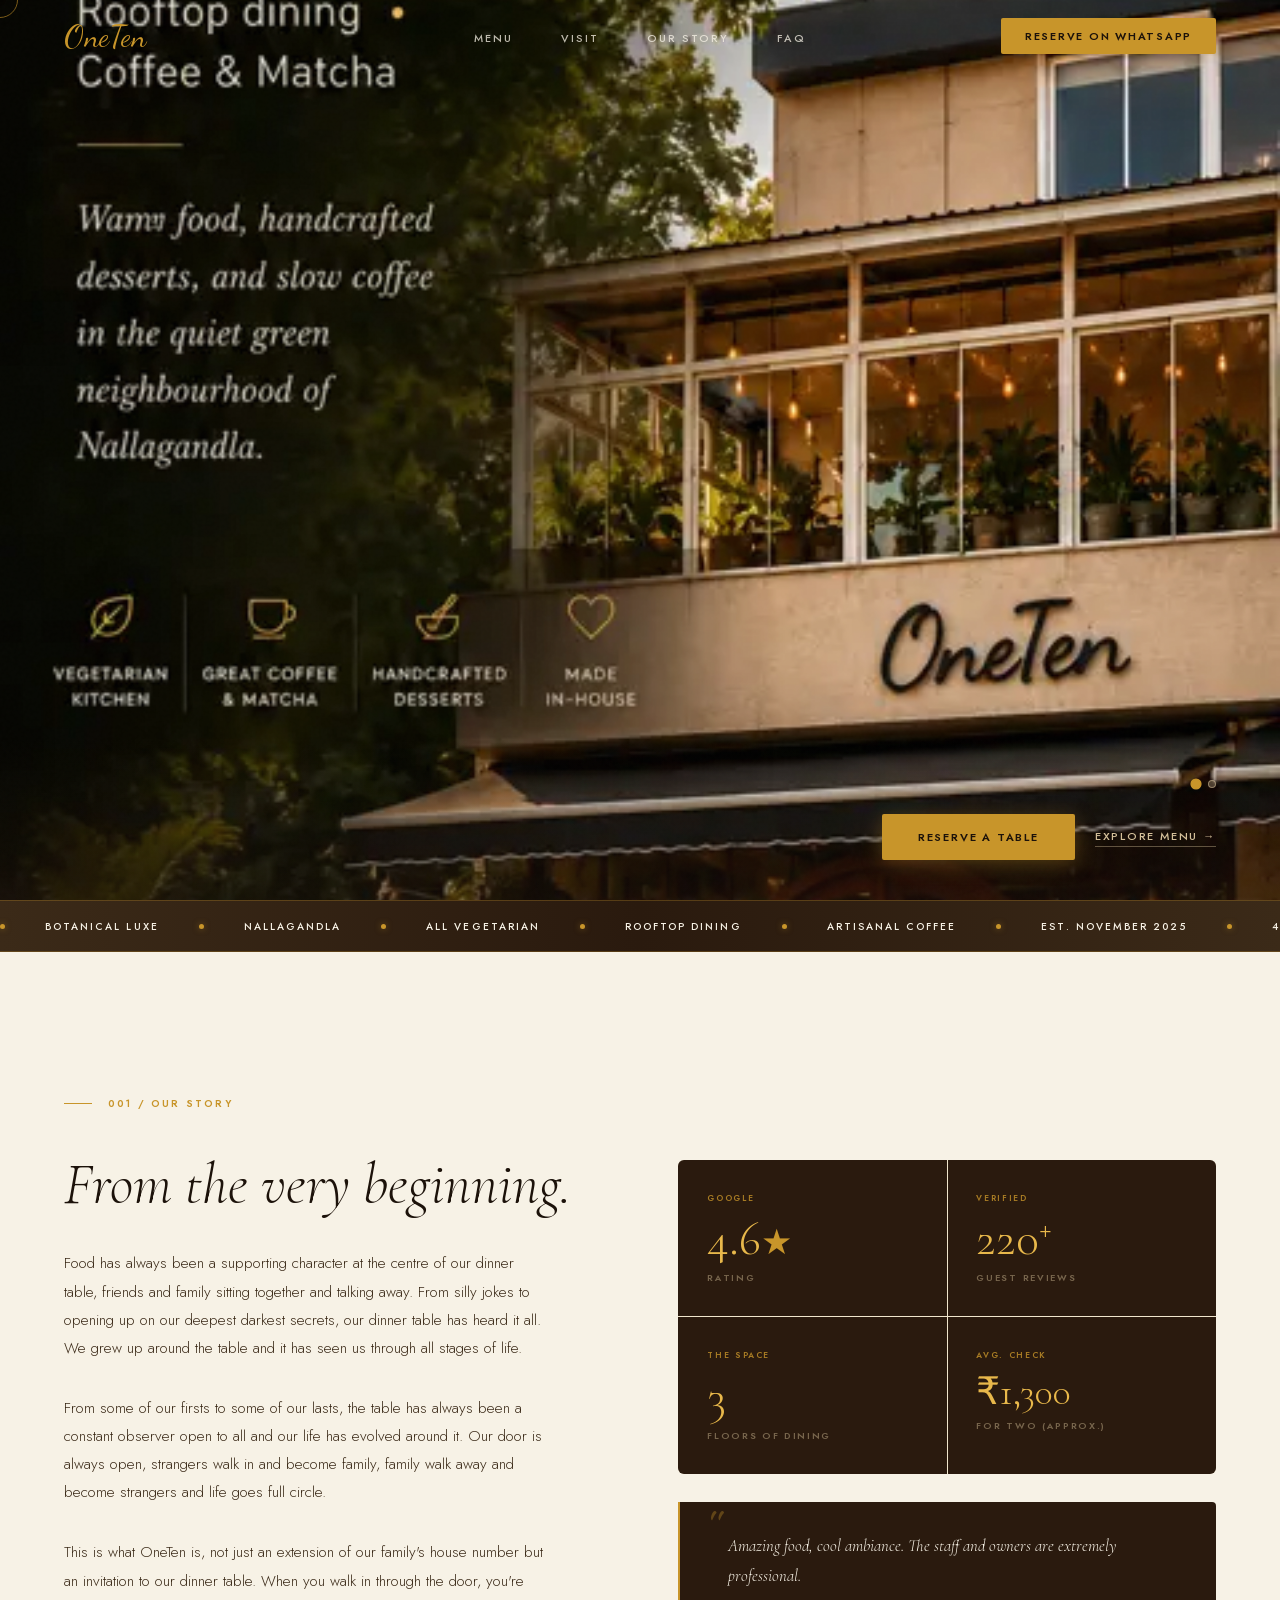
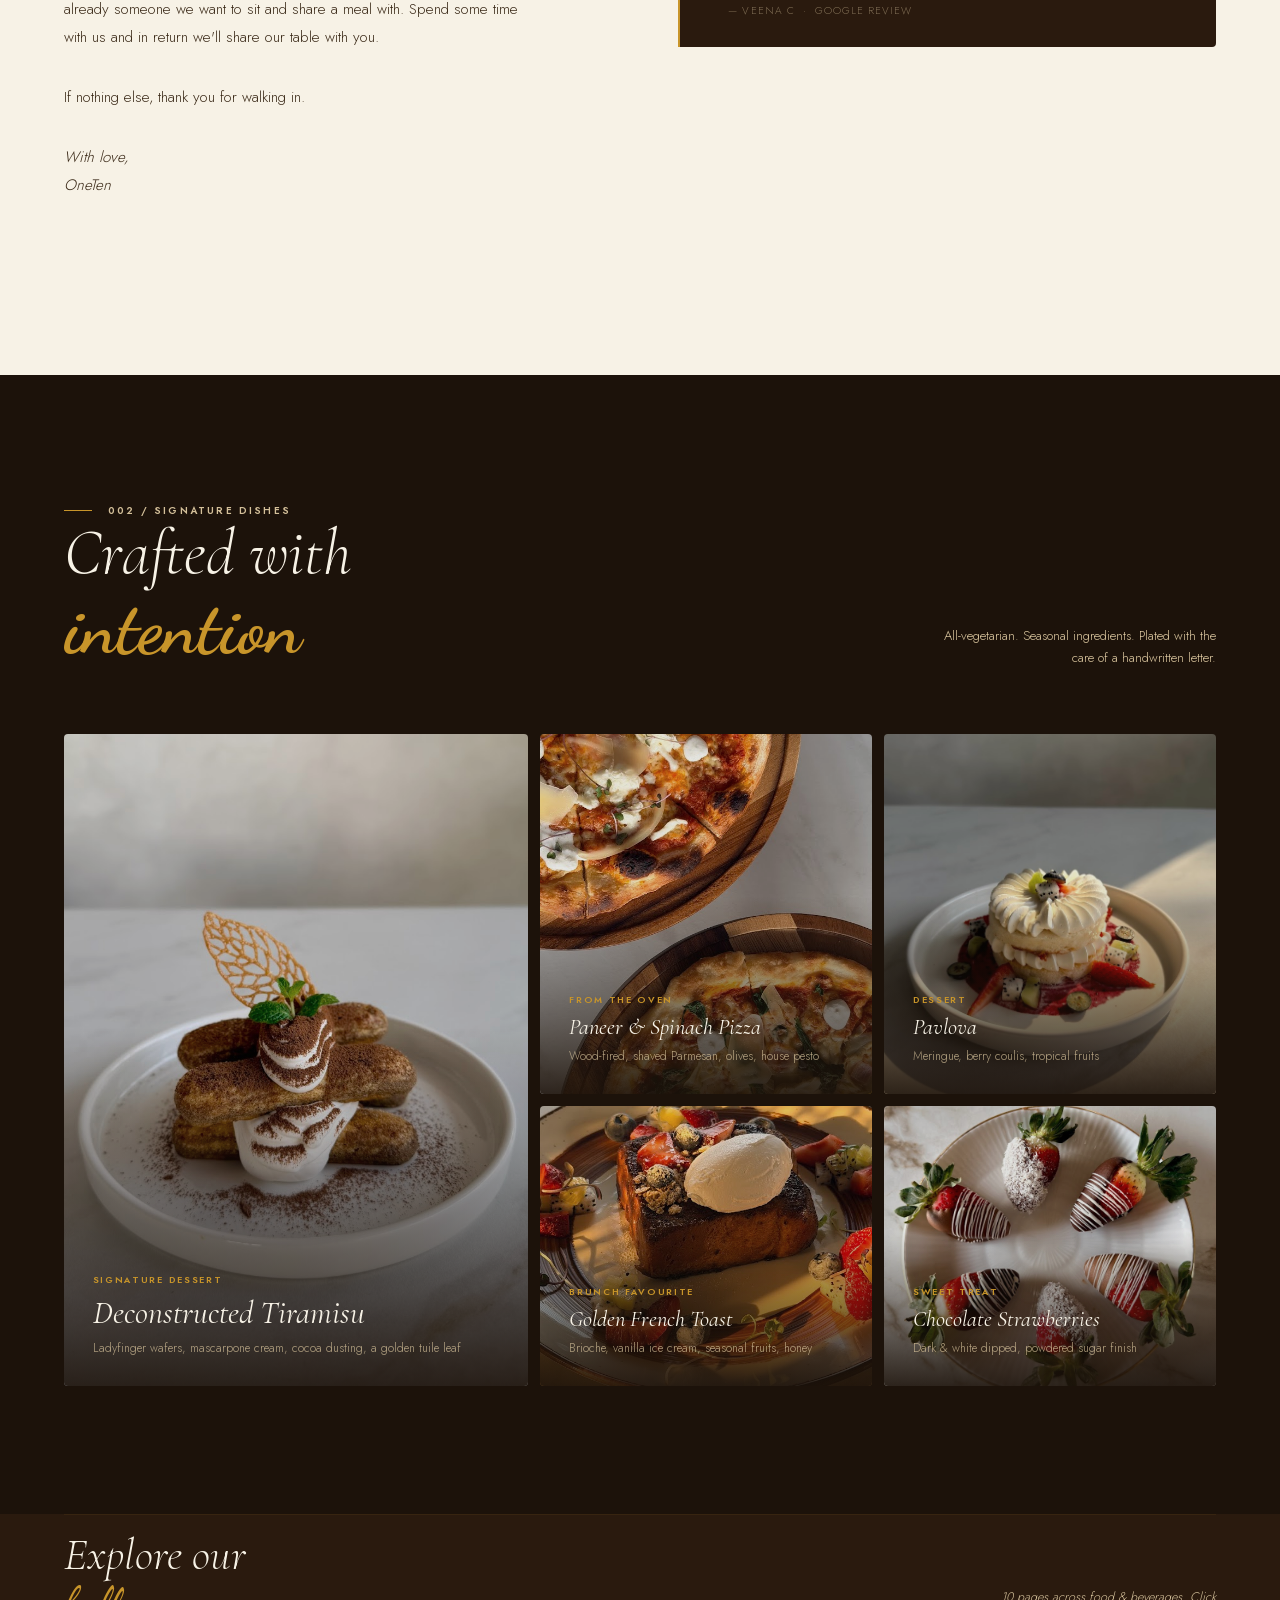
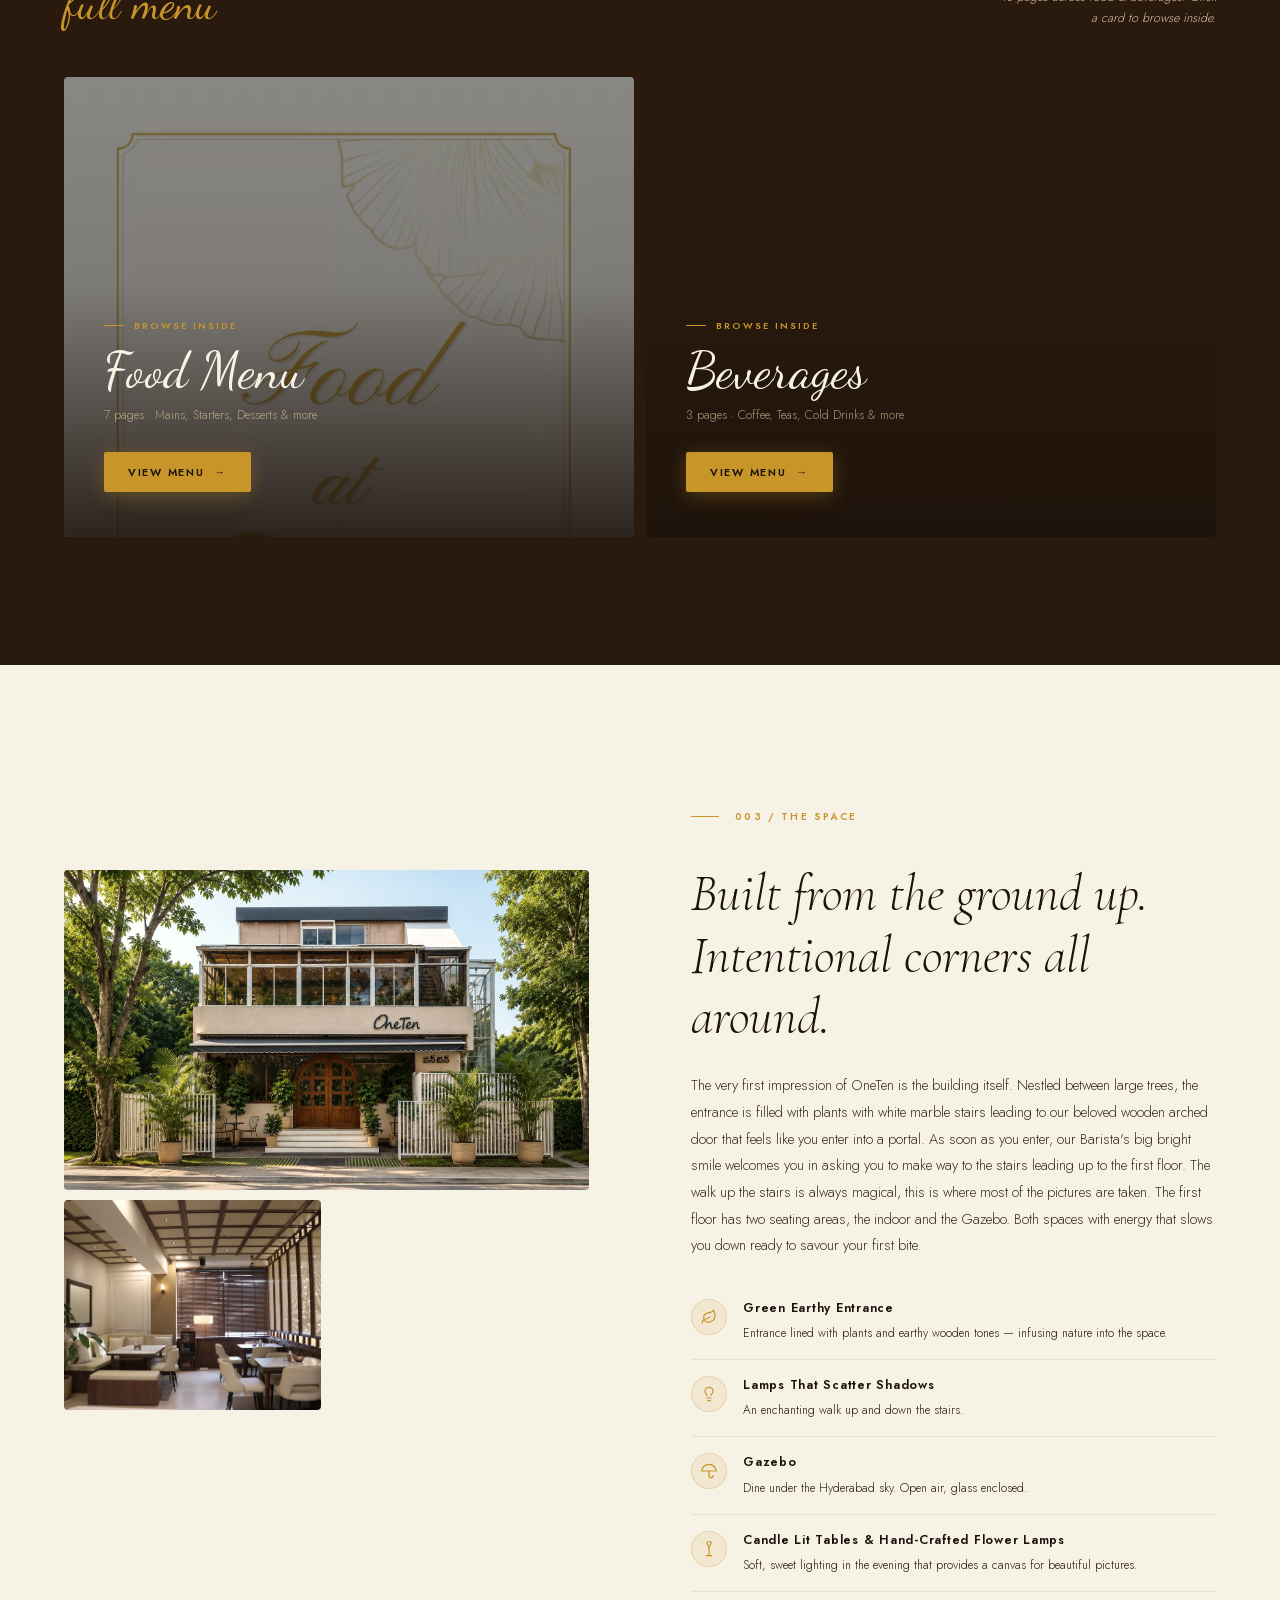
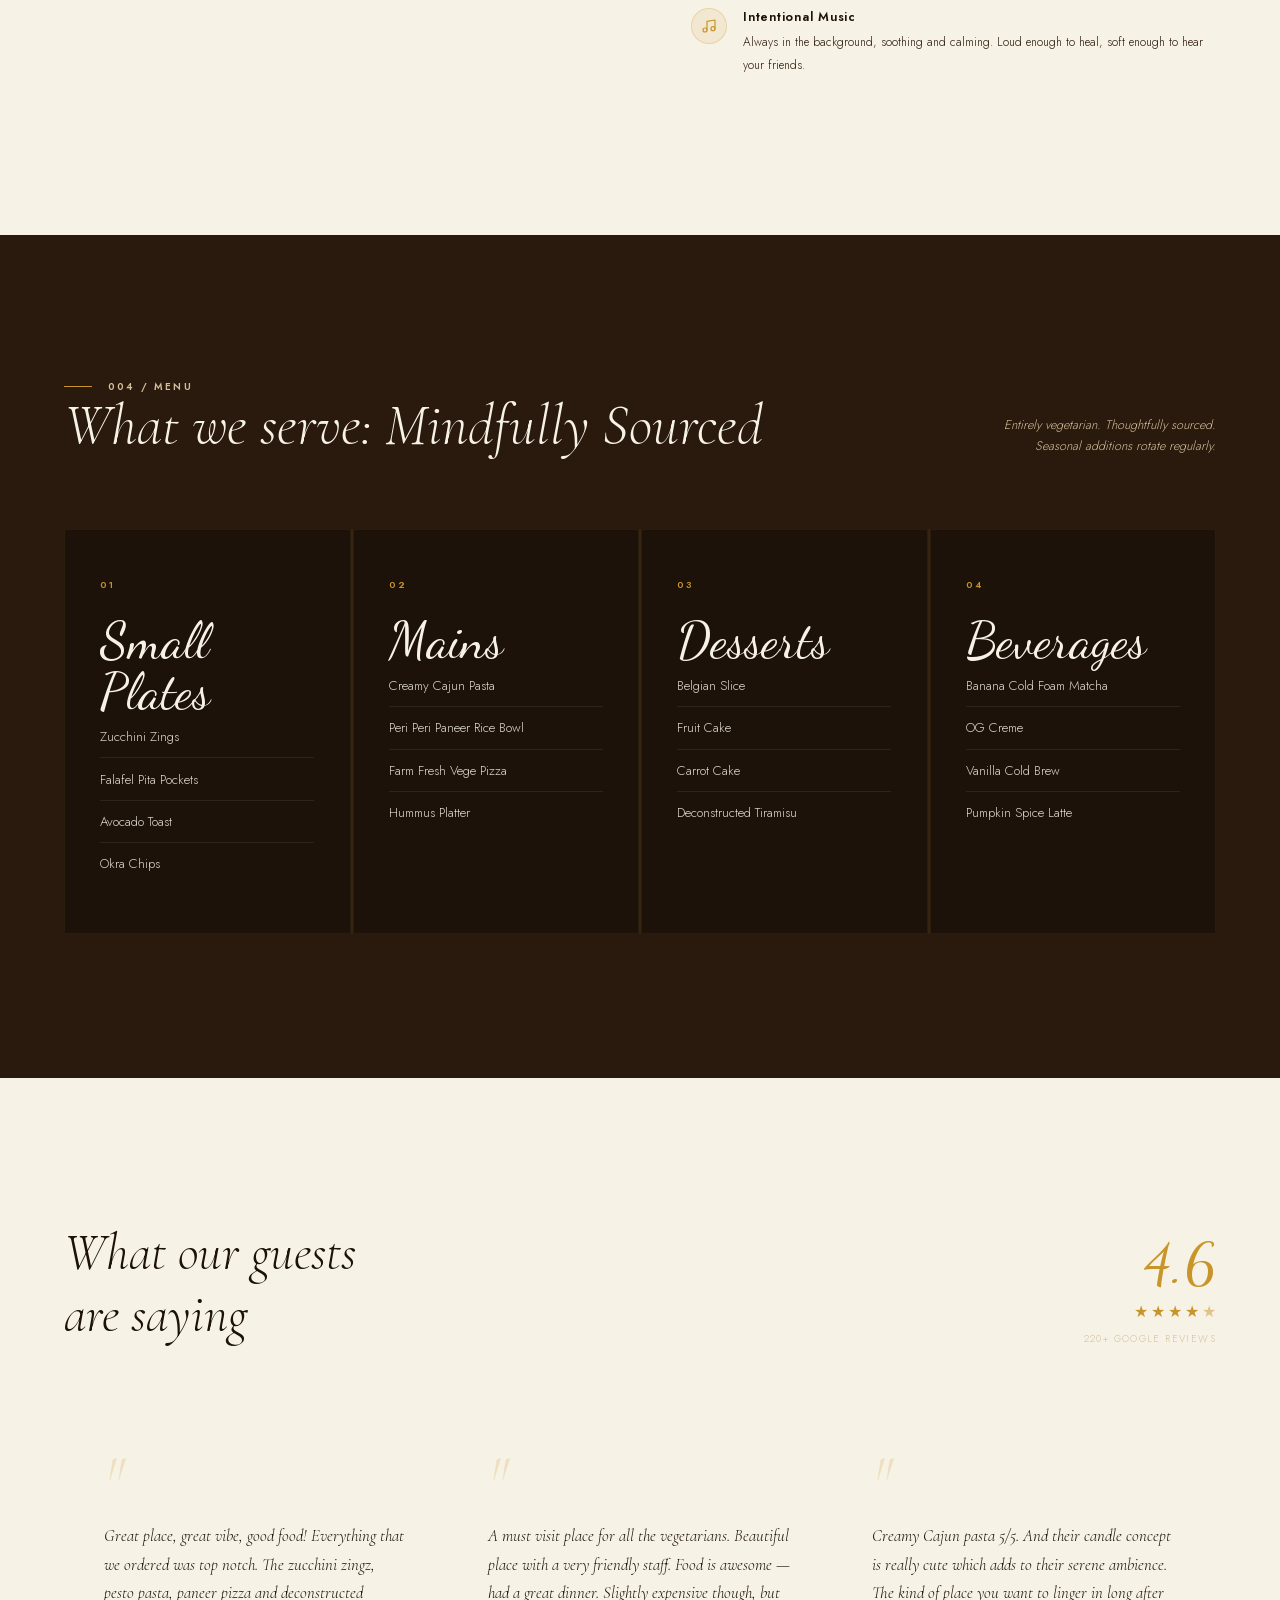
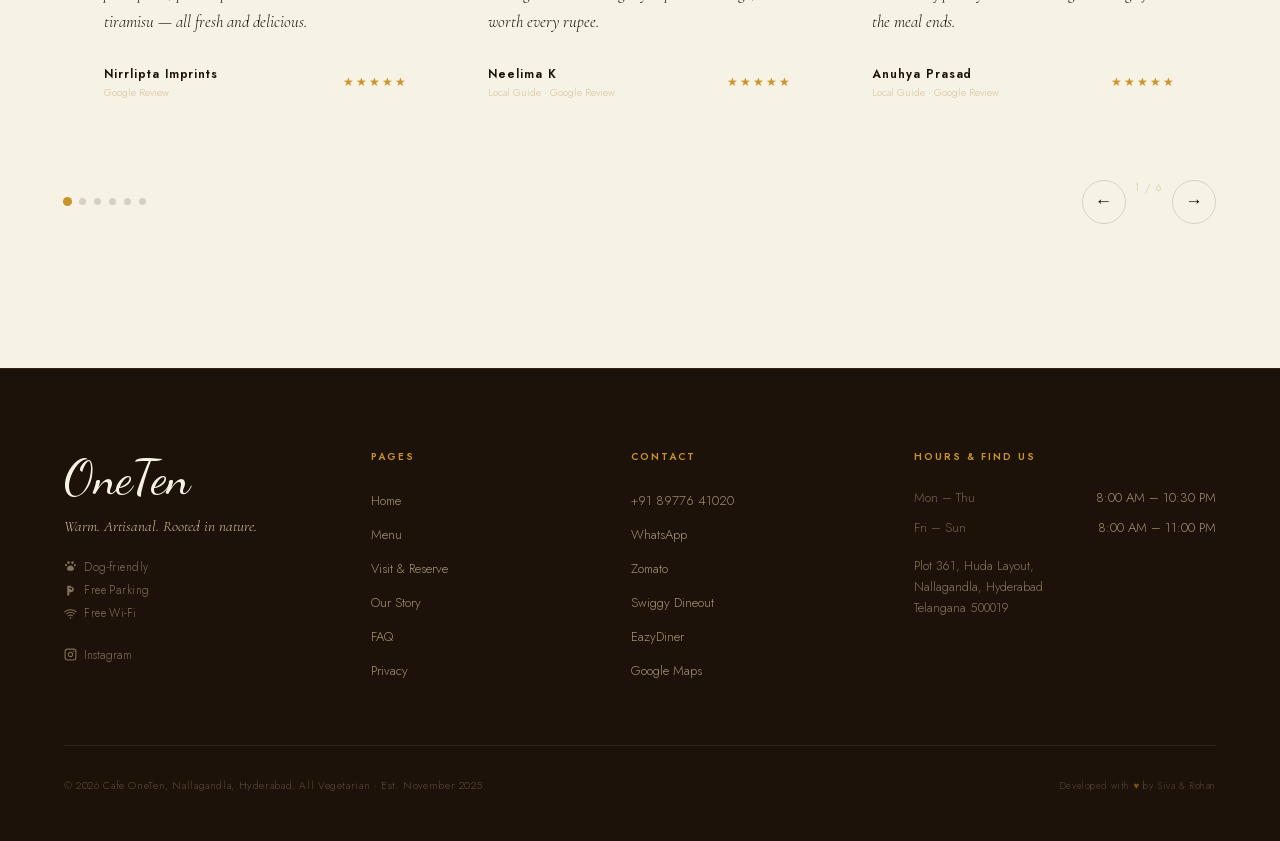
==== index.html @ 0c042ae1 "perf: fix render-blocking CSS, image delivery, redirects, and forced reflow - All 6 pages: async CSS" ====
<!DOCTYPE html>
<html lang="en-IN">
<head>
  <meta charset="UTF-8" />
  <meta name="viewport" content="width=device-width, initial-scale=1.0" />
  <title>Cafe OneTen</title>
  <meta name="description" content="Three floors of botanical-luxe vegetarian dining in Nallagandla, Hyderabad. Rooftop terrace, artisanal coffee, 4.6★ on Google. Open 8 AM daily." />
  <link rel="canonical" href="https://cafeoneten.com/" />
  <meta name="robots" content="index, follow, max-snippet:-1, max-image-preview:large, max-video-preview:-1" />
  <meta name="theme-color" content="#1C120A" />
  <meta name="format-detection" content="telephone=yes" />
  <meta name="geo.region" content="IN-TG" />
  <meta name="geo.placename" content="Nallagandla, Hyderabad" />
  <meta name="geo.position" content="17.4721662;78.30501" />
  <meta name="ICBM" content="17.4721662, 78.30501" />
  <link rel="icon" type="image/svg+xml" href="/img/favicon/favicon.svg" />
  <link rel="icon" type="image/png" sizes="32x32" href="/img/favicon/favicon-32.png" />
  <link rel="apple-touch-icon" sizes="180x180" href="/img/favicon/apple-touch-icon.png" />
  <link rel="manifest" href="/manifest.json" />
  <meta property="og:type" content="restaurant.restaurant" />
  <meta property="og:site_name" content="Cafe OneTen" />
  <meta property="og:title" content="Cafe OneTen — All-Vegetarian Rooftop Cafe, Nallagandla" />
  <meta property="og:description" content="Three floors of botanical-luxe vegetarian dining in Nallagandla, Hyderabad. Rooftop terrace, artisanal coffee, 4.6★ on Google. Open 8 AM daily." />
  <meta property="og:image" content="https://cafeoneten.com/img/og/og-cafe-oneten-1200x630.jpg" />
  <meta property="og:image:width" content="1200" />
  <meta property="og:image:height" content="630" />
  <meta property="og:image:alt" content="Cafe OneTen rooftop terrace, Nallagandla Hyderabad" />
  <meta property="og:url" content="https://cafeoneten.com/" />
  <meta property="og:locale" content="en_IN" />
  <meta property="restaurant:contact_info:phone_number" content="+918977641020" />
  <meta property="restaurant:contact_info:locality" content="Nallagandla" />
  <meta property="restaurant:contact_info:region" content="Telangana" />
  <meta property="restaurant:contact_info:country_name" content="India" />
  <meta name="twitter:card" content="summary_large_image" />
  <meta name="twitter:title" content="Cafe OneTen — All-Vegetarian Rooftop Cafe, Nallagandla" />
  <meta name="twitter:description" content="Three floors of botanical-luxe vegetarian dining in Nallagandla, Hyderabad. Rooftop terrace, artisanal coffee, 4.6★ on Google. Open 8 AM daily." />
  <meta name="twitter:image" content="https://cafeoneten.com/img/og/og-cafe-oneten-1200x630.jpg" />
  <link rel="preload" as="font" type="font/woff2" href="/fonts/dancing-script-700.woff2" crossorigin />
  <link rel="preload" as="font" type="font/woff2" href="/fonts/cormorant-garamond-400.woff2" crossorigin />
  <link rel="preload" as="font" type="font/woff2" href="/fonts/jost-300.woff2" crossorigin />
  <link rel="preload" as="image"
        media="(max-width: 767px)"
        href="/img/heroes/hero-day-mobile-480w.webp"
        imagesrcset="/img/heroes/hero-day-mobile-480w.webp 480w,
                     /img/heroes/hero-day-mobile-852w.webp 852w"
        imagesizes="100vw"
        fetchpriority="high" />
  <link rel="preload" as="image"
        media="(min-width: 768px)"
        href="/img/heroes/hero-day-1200w.webp"
        imagesrcset="/img/heroes/hero-day-480w.webp 480w,
                     /img/heroes/hero-day-800w.webp 800w,
                     /img/heroes/hero-day-1200w.webp 1200w,
                     /img/heroes/hero-day-1619w.webp 1619w"
        imagesizes="100vw"
        fetchpriority="high" />
  <link rel="preload" href="/css/style.css" as="style" onload="this.onload=null;this.rel='stylesheet'">
  <noscript><link rel="stylesheet" href="/css/style.css"></noscript>
  <script type="application/ld+json">
  {
    "@context": "https://schema.org",
    "@type": "Restaurant",
    "@id": "https://cafeoneten.com/#restaurant",
    "name": "Cafe OneTen",
    "alternateName": "OneTen Nallagandla",
    "description": "All-vegetarian cafe and rooftop restaurant in Nallagandla, Hyderabad. Three floors of botanical-themed dining, handcrafted continental and fusion cuisine, artisanal coffee.",
    "url": "https://cafeoneten.com/",
    "telephone": "+918977641020",
    "image": [
      "https://cafeoneten.com/img/og/og-cafe-oneten-1200x630.jpg",
      "https://cafeoneten.com/img/story/cafeoneten-exterior-1.webp"
    ],
    "logo": "https://cafeoneten.com/img/favicon/favicon.svg",
    "priceRange": "₹₹",
    "servesCuisine": ["Vegetarian", "Continental", "Italian", "Cafe", "Coffee"],
    "acceptsReservations": "True",
    "paymentAccepted": ["Cash", "Credit Card", "UPI", "Debit Card"],
    "currenciesAccepted": "INR",
    "address": {
      "@type": "PostalAddress",
      "streetAddress": "F884+35R, HUDA Layout",
      "addressLocality": "Nallagandla",
      "addressRegion": "Telangana",
      "postalCode": "500019",
      "addressCountry": "IN"
    },
    "geo": {
      "@type": "GeoCoordinates",
      "latitude": 17.4721662,
      "longitude": 78.30501
    },
    "hasMap": "https://share.google/jf0qLAqIIlittkf8j",
    "openingHoursSpecification": [
      {
        "@type": "OpeningHoursSpecification",
        "dayOfWeek": ["Monday","Tuesday","Wednesday","Thursday"],
        "opens": "08:00",
        "closes": "22:30"
      },
      {
        "@type": "OpeningHoursSpecification",
        "dayOfWeek": ["Friday","Saturday","Sunday"],
        "opens": "08:00",
        "closes": "23:00"
      }
    ],
    "aggregateRating": {
      "@type": "AggregateRating",
      "ratingValue": "4.6",
      "reviewCount": "220",
      "bestRating": "5",
      "worstRating": "1"
    },
    "sameAs": [
      "https://www.zomato.com/hyderabad/oneten-nallagandla",
      "https://www.swiggy.com/restaurants/oneten-nallagandla-beeramguda-hyderabad-1320827",
      "https://www.eazydiner.com/hyderabad/oneten-nallagandla-hyderabad-712052",
      "https://share.google/jf0qLAqIIlittkf8j",
      "https://www.instagram.com/cafe.oneten/"
    ],
    "amenityFeature": [
      {"@type": "LocationFeatureSpecification", "name": "Free Wi-Fi", "value": true},
      {"@type": "LocationFeatureSpecification", "name": "Free Parking", "value": true},
      {"@type": "LocationFeatureSpecification", "name": "Rooftop Dining", "value": true},
      {"@type": "LocationFeatureSpecification", "name": "Dog-Friendly (outdoor)", "value": true},
      {"@type": "LocationFeatureSpecification", "name": "Vegetarian Only", "value": true},
      {"@type": "LocationFeatureSpecification", "name": "Wheelchair Accessible", "value": true},
      {"@type": "LocationFeatureSpecification", "name": "Family-Friendly", "value": true}
    ],
    "potentialAction": {
      "@type": "ReserveAction",
      "target": {
        "@type": "EntryPoint",
        "urlTemplate": "https://wa.me/918977641020?text=Hi%2C%20I%27d%20like%20to%20reserve%20a%20table",
        "inLanguage": "en-IN",
        "actionPlatform": ["http://schema.org/DesktopWebPlatform", "http://schema.org/MobileWebPlatform"]
      },
      "result": {
        "@type": "FoodEstablishmentReservation",
        "name": "Reserve a table at Cafe OneTen"
      }
    }
  }
  </script>
</head>
<body>

<div class="cursor" id="cursor"></div>
<div class="cursor-ring" id="cursorRing"></div>

<nav id="nav">
  <a href="/" class="nav-logo">OneTen</a>
  <ul class="nav-links">
    <li><a href="/menu">Menu</a></li>
    <li><a href="/visit">Visit</a></li>
    <li><a href="/story">Our Story</a></li>
    <li><a href="/faq">FAQ</a></li>
  </ul>
  <a href="https://wa.me/918977641020?text=Hi%2C%20I%27d%20like%20to%20reserve%20a%20table%20at%20Cafe%20OneTen.%20Date%3A%20%5B%5D%20%7C%20Time%3A%20%5B%5D%20%7C%20Guests%3A%20%5B%5D"
     target="_blank" rel="noopener noreferrer"
     class="nav-cta">Reserve on WhatsApp</a>
  <button class="nav-hamburger" id="navHamburger" aria-label="Open navigation" aria-expanded="false">
    <span></span><span></span><span></span>
  </button>
</nav>

<div class="nav-mobile-menu" id="navMobileMenu" aria-hidden="true">
  <div class="nmm-label">Navigate</div>
  <a href="/menu"  class="nmm-link">Menu</a>
  <a href="/visit" class="nmm-link">Visit</a>
  <a href="/story" class="nmm-link">Our Story</a>
  <a href="/faq"   class="nmm-link">FAQ</a>
  <div class="nmm-divider"></div>
  <a href="https://wa.me/918977641020?text=Hi%2C%20I%27d%20like%20to%20reserve%20a%20table%20at%20Cafe%20OneTen.%20Date%3A%20%5B%5D%20%7C%20Time%3A%20%5B%5D%20%7C%20Guests%3A%20%5B%5D"
     target="_blank" rel="noopener noreferrer"
     class="nmm-cta">Reserve on WhatsApp</a>
</div>

<!-- HERO -->
<section id="hero">
  <!-- Cross-fade background slider (images carry all typography) -->
  <div class="hero-slides" aria-hidden="true">
    <div class="hero-slide active">
      <picture>
        <source media="(max-width: 767px)"
                srcset="/img/heroes/hero-day-mobile-480w.webp 480w,
                        /img/heroes/hero-day-mobile-852w.webp 852w"
                sizes="100vw" type="image/webp" />
        <source srcset="/img/heroes/hero-day-480w.webp 480w,
                        /img/heroes/hero-day-800w.webp 800w,
                        /img/heroes/hero-day-1200w.webp 1200w,
                        /img/heroes/hero-day-1619w.webp 1619w"
                sizes="100vw" type="image/webp" />
        <img src="/img/heroes/hero-day-1619w.webp"
             alt="Cafe OneTen — family-run café, rooftop dining, coffee and matcha in Nallagandla, Hyderabad"
             width="1619" height="971"
             fetchpriority="high" decoding="sync" />
      </picture>
    </div>
    <div class="hero-slide">
      <picture>
        <source media="(max-width: 767px)"
                srcset="/img/heroes/hero-night-mobile-480w.webp 480w,
                        /img/heroes/hero-night-mobile-852w.webp 852w"
                sizes="100vw" type="image/webp" />
        <source srcset="/img/heroes/hero-night-480w.webp 480w,
                        /img/heroes/hero-night-800w.webp 800w,
                        /img/heroes/hero-night-1200w.webp 1200w,
                        /img/heroes/hero-night-1619w.webp 1619w"
                sizes="100vw" type="image/webp" />
        <img src="/img/heroes/hero-night-1619w.webp"
             alt="Cafe OneTen evening atmosphere — amber string lights and rooftop dining in Nallagandla"
             width="1619" height="971"
             loading="lazy" decoding="async" />
      </picture>
    </div>
  </div>

  <!-- SEO heading (images provide visual typography) -->
  <h1 class="sr-only">Cafe OneTen — All-Vegetarian Family-Run Cafe, Rooftop Dining, Coffee &amp; Matcha, Nallagandla Hyderabad</h1>

  <!-- Real interactive CTAs — positioned over the button slot in the hero images -->
  <div class="hero-cta-group">
    <a href="https://wa.me/918977641020?text=Hi%2C%20I%27d%20like%20to%20reserve%20a%20table%20at%20Cafe%20OneTen.%20Date%3A%20%5B%5D%20%7C%20Time%3A%20%5B%5D%20%7C%20Guests%3A%20%5B%5D"
       target="_blank" rel="noopener noreferrer"
       class="btn-primary">Reserve a Table</a>
    <a href="/menu" class="btn-ghost">Explore Menu →</a>
  </div>

  <!-- Slide dot indicators -->
  <div class="hero-dots" role="tablist" aria-label="Hero slides">
    <button class="hero-dot active" role="tab" aria-selected="true"  aria-label="Slide 1: Daytime" data-slide="0"></button>
    <button class="hero-dot"        role="tab" aria-selected="false" aria-label="Slide 2: Evening"  data-slide="1"></button>
  </div>

</section>

<!-- MARQUEE -->
<div class="marquee-section" aria-hidden="true">
  <div class="marquee-track">
    <div class="marquee-item"><span class="dot"></span> Botanical Luxe</div>
    <div class="marquee-item"><span class="dot"></span> Nallagandla</div>
    <div class="marquee-item"><span class="dot"></span> All Vegetarian</div>
    <div class="marquee-item"><span class="dot"></span> Rooftop Dining</div>
    <div class="marquee-item"><span class="dot"></span> Artisanal Coffee</div>
    <div class="marquee-item"><span class="dot"></span> Est. November 2025</div>
    <div class="marquee-item"><span class="dot"></span> 4.6 ★ on Google</div>
    <div class="marquee-item"><span class="dot"></span> Free Wi-Fi</div>
    <div class="marquee-item"><span class="dot"></span> Botanical Luxe</div>
    <div class="marquee-item"><span class="dot"></span> Nallagandla</div>
    <div class="marquee-item"><span class="dot"></span> All Vegetarian</div>
    <div class="marquee-item"><span class="dot"></span> Rooftop Dining</div>
    <div class="marquee-item"><span class="dot"></span> Artisanal Coffee</div>
    <div class="marquee-item"><span class="dot"></span> Est. November 2025</div>
    <div class="marquee-item"><span class="dot"></span> 4.6 ★ on Google</div>
    <div class="marquee-item"><span class="dot"></span> Free Wi-Fi</div>
  </div>
</div>

<!-- STORY -->
<section id="story">
  <div class="story-grid">
    <div class="story-left">
      <div class="section-label reveal">001 / Our Story</div>
      <h2 class="story-heading reveal" style="transition-delay:.1s">
        From the very beginning.
      </h2>
      <p class="story-body reveal" style="transition-delay:.2s">
        Food has always been a supporting character at the centre of our dinner table, friends and family sitting together and talking away. From silly jokes to opening up on our deepest darkest secrets, our dinner table has heard it all. We grew up around the table and it has seen us through all stages of life.
      </p>
      <p class="story-body reveal" style="transition-delay:.3s">
        From some of our firsts to some of our lasts, the table has always been a constant observer open to all and our life has evolved around it. Our door is always open, strangers walk in and become family, family walk away and become strangers and life goes full circle.
      </p>
      <p class="story-body reveal" style="transition-delay:.35s">
        This is what OneTen is, not just an extension of our family's house number but an invitation to our dinner table. When you walk in through the door, you're already someone we want to sit and share a meal with. Spend some time with us and in return we'll share our table with you.
      </p>
      <p class="story-body reveal" style="transition-delay:.4s">
        If nothing else, thank you for walking in.
      </p>
      <p class="story-body reveal" style="transition-delay:.45s; font-style: italic;">
        With love,<br/>OneTen
      </p>
    </div>

    <div class="story-right reveal-right">
      <div class="stats-grid">
        <div class="stat-card">
          <div class="stat-eyebrow">Google</div>
          <div class="stat-number"><span class="counter" data-target="4.6">4.6</span><span class="unit">★</span></div>
          <div class="stat-label">Rating</div>
        </div>
        <div class="stat-card">
          <div class="stat-eyebrow">Verified</div>
          <div class="stat-number"><span class="counter" data-target="220">220</span><span style="font-size:1.4rem;color:var(--gold-light);vertical-align:super;font-family:var(--font-sans);">+</span></div>
          <div class="stat-label">Guest Reviews</div>
        </div>
        <div class="stat-card">
          <div class="stat-eyebrow">The Space</div>
          <div class="stat-number"><span class="counter" data-target="3">3</span></div>
          <div class="stat-label">Floors of Dining</div>
        </div>
        <div class="stat-card">
          <div class="stat-eyebrow">Avg. Check</div>
          <div class="stat-number" style="font-size:2.4rem;">₹1,300</div>
          <div class="stat-label">For Two (approx.)</div>
        </div>
      </div>
      <div class="story-quote">
        <span class="story-quote-mark">"</span>
        <p class="story-quote-text">Amazing food, cool ambiance. The staff and owners are extremely professional.</p>
        <p class="story-quote-attr">— Veena C &nbsp;·&nbsp; Google Review</p>
      </div>
    </div>
  </div>
</section>

<!-- QUICK FACTS -->

<!-- FOOD -->
<section id="food">
  <div class="food-header">
    <div>
      <div class="section-label reveal" style="color:var(--sand);">002 / Signature Dishes</div>
      <h2 class="food-heading reveal" style="transition-delay:.1s">
        Crafted with<br/><strong>intention</strong>
      </h2>
    </div>
    <p class="food-subtext reveal" style="transition-delay:.2s;color:var(--sand);">
      All-vegetarian. Seasonal ingredients. Plated with the care of a handwritten letter.
    </p>
  </div>
  <div class="food-grid">
    <div class="food-card reveal">
      <img src="/img/dishes/deconstructed-tiramisu-cafe-oneten.webp"
           alt="Deconstructed Tiramisu at Cafe OneTen — ladyfinger wafers, mascarpone cream, cocoa dusting"
           width="800" height="640"
           loading="lazy"
           decoding="async" />
      <div class="food-card-overlay">
        <div class="food-tag">Signature Dessert</div>
        <div class="food-name">Deconstructed Tiramisu</div>
        <div class="food-desc">Ladyfinger wafers, mascarpone cream, cocoa dusting, a golden tuile leaf</div>
      </div>
    </div>
    <div class="food-card reveal" style="transition-delay:.1s">
      <img src="/img/dishes/paneer-spinach-pizza-cafe-oneten.webp"
           alt="Wood-fired paneer and spinach pizza with shaved Parmesan and pesto — Cafe OneTen Nallagandla"
           width="800" height="280"
           loading="lazy"
           decoding="async" />
      <div class="food-card-overlay">
        <div class="food-tag">From the Oven</div>
        <div class="food-name">Paneer &amp; Spinach Pizza</div>
        <div class="food-desc">Wood-fired, shaved Parmesan, olives, house pesto</div>
      </div>
    </div>
    <div class="food-card reveal" style="transition-delay:.15s">
      <img src="/img/dishes/pavlova-cafe-oneten.webp"
           alt="Pavlova with meringue, berry coulis and tropical fruits — Cafe OneTen"
           width="800" height="280"
           loading="lazy"
           decoding="async" />
      <div class="food-card-overlay">
        <div class="food-tag">Dessert</div>
        <div class="food-name">Pavlova</div>
        <div class="food-desc">Meringue, berry coulis, tropical fruits</div>
      </div>
    </div>
    <div class="food-card reveal" style="transition-delay:.2s">
      <img src="/img/dishes/french-toast-cafe-oneten.webp"
           alt="Golden French toast with brioche, vanilla ice cream and seasonal fruits — Cafe OneTen"
           width="800" height="280"
           loading="lazy"
           decoding="async" />
      <div class="food-card-overlay">
        <div class="food-tag">Brunch Favourite</div>
        <div class="food-name">Golden French Toast</div>
        <div class="food-desc">Brioche, vanilla ice cream, seasonal fruits, honey</div>
      </div>
    </div>
    <div class="food-card reveal" style="transition-delay:.25s">
      <img src="/img/dishes/chocolate-strawberries-cafe-oneten.webp"
           alt="Chocolate-dipped strawberries with dark and white chocolate — Cafe OneTen"
           width="800" height="280"
           loading="lazy"
           decoding="async" />
      <div class="food-card-overlay">
        <div class="food-tag">Sweet Treat</div>
        <div class="food-name">Chocolate Strawberries</div>
        <div class="food-desc">Dark &amp; white dipped, powdered sugar finish</div>
      </div>
    </div>
  </div>
</section>

<!-- MENU GALLERY -->
<section id="menu-gallery">
  <div class="mgallery-inner">
    <div class="mgallery-header reveal">
      <h2 class="mgallery-title">Explore our<br/><em>full menu</em></h2>
      <p class="mgallery-subtitle">10 pages across food &amp; beverages. Click a card to browse inside.</p>
    </div>
    <div class="menu-cat-cards reveal" style="transition-delay:.1s">
      <div class="menu-cat-card" data-menu="food" role="button" tabindex="0" aria-label="Browse Food Menu">
        <img src="/img/menu-pages/food-1-1.webp"
             alt="Cafe OneTen Food Menu preview"
             width="800" height="460"
             loading="lazy"
             decoding="async" />
        <div class="menu-cat-card-overlay">
          <div class="menu-cat-badge">Browse inside</div>
          <div class="menu-cat-name">Food Menu</div>
          <div class="menu-cat-count">7 pages · Mains, Starters, Desserts &amp; more</div>
          <button class="menu-cat-cta" aria-label="Open food menu">View Menu &nbsp;→</button>
        </div>
      </div>
      <div class="menu-cat-card" data-menu="bev" role="button" tabindex="0" aria-label="Browse Beverage Menu">
        <img src="/img/menu-pages/bev-1-1.webp"
             alt="Cafe OneTen Beverage Menu preview"
             width="800" height="460"
             loading="lazy"
             decoding="async" />
        <div class="menu-cat-card-overlay">
          <div class="menu-cat-badge">Browse inside</div>
          <div class="menu-cat-name">Beverages</div>
          <div class="menu-cat-count">3 pages · Coffee, Teas, Cold Drinks &amp; more</div>
          <button class="menu-cat-cta" aria-label="Open beverage menu">View Menu &nbsp;→</button>
        </div>
      </div>
    </div>
  </div>
</section>

<!-- MENU MODAL -->
<div class="menu-modal" id="menuModal" role="dialog" aria-modal="true" aria-label="Cafe OneTen Menu Viewer">
  <div class="menu-modal-backdrop" id="menuModalBg"></div>
  <div class="menu-modal-panel" role="document">
    <div class="mm-header">
      <span class="mm-wordmark">OneTen Menu</span>
      <button class="mm-close" id="mmClose" aria-label="Close menu viewer">✕</button>
    </div>
    <div class="mm-tabs" role="tablist">
      <button class="mm-tab active" data-tab="food" role="tab" aria-selected="true">
        Food Menu <span class="mm-tab-pages" id="mmTabFood">7 pages</span>
      </button>
      <button class="mm-tab" data-tab="bev" role="tab" aria-selected="false">
        Beverages <span class="mm-tab-pages" id="mmTabBev">3 pages</span>
      </button>
    </div>
    <div class="mm-viewer">
      <button class="mm-arrow" id="mmPrev" aria-label="Previous page">&#8592;</button>
      <div class="mm-img-wrap" id="mmImgWrap">
        <img id="mmImg" src="" alt="Menu page" width="1000" height="700" />
        <img id="mmImgR" src="" alt="Menu page" width="1000" height="700" style="display:none" />
      </div>
      <button class="mm-arrow" id="mmNext" aria-label="Next page">&#8594;</button>
    </div>
    <div class="mm-footer">
      <span class="mm-counter" id="mmCounter">1 / 7</span>
      <div class="mm-dots" id="mmDots"></div>
      <a href="https://www.zomato.com/hyderabad/oneten-nallagandla/menu"
         target="_blank" rel="noopener noreferrer"
         class="mm-zomato-link">View on Zomato ↗</a>
    </div>
  </div>
</div>

<!-- EXPERIENCE -->
<section id="experience">
  <div class="exp-grid">
    <div class="exp-images reveal-left">
      <div class="exp-img" style="height:320px;">
        <picture>
          <img src="/img/interior/morning-exterior-cafe-oneten.webp"
               alt="Cafe OneTen exterior — entrance nestled between trees, Nallagandla"
               width="1360" height="320"
               loading="lazy"
               decoding="async" />
        </picture>
      </div>
      <div class="exp-img" style="height:210px;">
        <img src="/img/interior/interior-warm-ambient-cafe-oneten.webp"
             alt="Cafe OneTen indoor seating with warm wooden tones and pendant lamps"
             width="1360" height="210"
             loading="lazy"
             decoding="async" />
      </div>
      <div class="exp-img" style="height:210px;">
        <img src="/img/interior/rooftop-glass-terrace-cafe-oneten.webp"
             alt="Cafe OneTen glass-roofed Gazebo terrace with plants and open sky"
             width="1360" height="210"
             loading="lazy"
             decoding="async" />
      </div>
      <div class="exp-img" style="height:210px;grid-column:1/3;">
        <img src="/img/interior/interior-spacious-dining-cafe-oneten.webp"
             alt="Cafe OneTen spacious dining area with large windows and natural light"
             width="1360" height="210"
             loading="lazy"
             decoding="async" />
      </div>
    </div>
    <div class="exp-content">
      <div class="section-label reveal">003 / The Space</div>
      <h2 class="exp-heading reveal" style="transition-delay:.1s">Built from the ground up.<br/>Intentional corners all around.</h2>
      <p class="exp-body reveal" style="transition-delay:.2s">
        The very first impression of OneTen is the building itself. Nestled between large trees, the entrance is filled with plants with white marble stairs leading to our beloved wooden arched door that feels like you enter into a portal. As soon as you enter, our Barista's big bright smile welcomes you in asking you to make way to the stairs leading up to the first floor. The walk up the stairs is always magical, this is where most of the pictures are taken. The first floor has two seating areas, the indoor and the Gazebo. Both spaces with energy that slows you down ready to savour your first bite.
      </p>
      <div class="exp-features reveal" style="transition-delay:.3s">
        <div class="exp-feature">
          <div class="exp-feature-icon"><svg xmlns="http://www.w3.org/2000/svg" viewBox="0 0 24 24" fill="none" stroke="currentColor" stroke-width="1.8" stroke-linecap="round" stroke-linejoin="round" aria-hidden="true"><path d="M11 20A7 7 0 0 1 9.8 6.1C15.5 5 17 4.48 19 2c1 2 2 4.18 2 8 0 5.5-4.78 10-10 10z"/><path d="M2 21c0-3 1.85-5.36 5.08-6C9.5 14.52 12 13 13 12"/></svg></div>
          <div class="exp-feature-text">
            <strong>Green Earthy Entrance</strong>
            <span>Entrance lined with plants and earthy wooden tones — infusing nature into the space.</span>
          </div>
        </div>
        <div class="exp-feature">
          <div class="exp-feature-icon"><svg xmlns="http://www.w3.org/2000/svg" viewBox="0 0 24 24" fill="none" stroke="currentColor" stroke-width="1.8" stroke-linecap="round" stroke-linejoin="round" aria-hidden="true"><path d="M15 14c.2-1 .7-1.7 1.5-2.5 1-.9 1.5-2.2 1.5-3.5A6 6 0 0 0 6 8c0 1 .2 2.2 1.5 3.5.7.7 1.3 1.5 1.5 2.5"/><path d="M9 18h6"/><path d="M10 22h4"/></svg></div>
          <div class="exp-feature-text">
            <strong>Lamps That Scatter Shadows</strong>
            <span>An enchanting walk up and down the stairs.</span>
          </div>
        </div>
        <div class="exp-feature">
          <div class="exp-feature-icon"><svg xmlns="http://www.w3.org/2000/svg" viewBox="0 0 24 24" fill="none" stroke="currentColor" stroke-width="1.8" stroke-linecap="round" stroke-linejoin="round" aria-hidden="true"><path d="M23 12a11.05 11.05 0 0 0-22 0zm-5 7a3 3 0 0 1-6 0v-7"/></svg></div>
          <div class="exp-feature-text">
            <strong>Gazebo</strong>
            <span>Dine under the Hyderabad sky. Open air, glass enclosed.</span>
          </div>
        </div>
        <div class="exp-feature">
          <div class="exp-feature-icon"><svg xmlns="http://www.w3.org/2000/svg" viewBox="0 0 24 24" fill="none" stroke="currentColor" stroke-width="1.8" stroke-linecap="round" stroke-linejoin="round" aria-hidden="true"><line x1="12" y1="22" x2="12" y2="11"/><path d="M12 11c0-4-3-5-3-8a3 3 0 0 1 6 0c0 3-3 4-3 8z"/><path d="M8 22h8"/></svg></div>
          <div class="exp-feature-text">
            <strong>Candle Lit Tables &amp; Hand-Crafted Flower Lamps</strong>
            <span>Soft, sweet lighting in the evening that provides a canvas for beautiful pictures.</span>
          </div>
        </div>
        <div class="exp-feature">
          <div class="exp-feature-icon"><svg xmlns="http://www.w3.org/2000/svg" viewBox="0 0 24 24" fill="none" stroke="currentColor" stroke-width="1.8" stroke-linecap="round" stroke-linejoin="round" aria-hidden="true"><path d="M9 18V5l12-2v13"/><circle cx="6" cy="18" r="3"/><circle cx="18" cy="16" r="3"/></svg></div>
          <div class="exp-feature-text">
            <strong>Intentional Music</strong>
            <span>Always in the background, soothing and calming. Loud enough to heal, soft enough to hear your friends.</span>
          </div>
        </div>
      </div>
    </div>
  </div>
</section>

<!-- BIG MARQUEE -->

<!-- MENU PREVIEW -->
<section id="menu-home">
  <div class="menu-header">
    <div>
      <div class="section-label reveal" style="color:var(--sand);">004 / Menu</div>
      <h2 class="menu-heading reveal" style="transition-delay:.1s">What we serve: Mindfully Sourced</h2>
    </div>
    <p class="menu-note reveal" style="transition-delay:.2s">
      Entirely vegetarian. Thoughtfully sourced. Seasonal additions rotate regularly.
    </p>
  </div>
  <div class="menu-categories">
    <div class="menu-cat reveal">
      <div class="menu-cat-num">01</div>
      <div class="menu-cat-name">Small Plates</div>
      <ul class="menu-items">
        <li class="menu-item"><span class="menu-item-name">Zucchini Zings</span></li>
        <li class="menu-item"><span class="menu-item-name">Falafel Pita Pockets</span></li>
        <li class="menu-item"><span class="menu-item-name">Avocado Toast</span></li>
        <li class="menu-item"><span class="menu-item-name">Okra Chips</span></li>
      </ul>
    </div>
    <div class="menu-cat reveal" style="transition-delay:.1s">
      <div class="menu-cat-num">02</div>
      <div class="menu-cat-name">Mains</div>
      <ul class="menu-items">
        <li class="menu-item"><span class="menu-item-name">Creamy Cajun Pasta</span></li>
        <li class="menu-item"><span class="menu-item-name">Peri Peri Paneer Rice Bowl</span></li>
        <li class="menu-item"><span class="menu-item-name">Farm Fresh Vege Pizza</span></li>
        <li class="menu-item"><span class="menu-item-name">Hummus Platter</span></li>
      </ul>
    </div>
    <div class="menu-cat reveal" style="transition-delay:.15s">
      <div class="menu-cat-num">03</div>
      <div class="menu-cat-name">Desserts</div>
      <ul class="menu-items">
        <li class="menu-item"><span class="menu-item-name">Belgian Slice</span></li>
        <li class="menu-item"><span class="menu-item-name">Fruit Cake</span></li>
        <li class="menu-item"><span class="menu-item-name">Carrot Cake</span></li>
        <li class="menu-item"><span class="menu-item-name">Deconstructed Tiramisu</span></li>
      </ul>
    </div>
    <div class="menu-cat reveal" style="transition-delay:.2s">
      <div class="menu-cat-num">04</div>
      <div class="menu-cat-name">Beverages</div>
      <ul class="menu-items">
        <li class="menu-item"><span class="menu-item-name">Banana Cold Foam Matcha</span></li>
        <li class="menu-item"><span class="menu-item-name">OG Creme</span></li>
        <li class="menu-item"><span class="menu-item-name">Vanilla Cold Brew</span></li>
        <li class="menu-item"><span class="menu-item-name">Pumpkin Spice Latte</span></li>
      </ul>
    </div>
  </div>
</section>

<!-- REVIEWS -->
<section id="reviews">
  <div class="reviews-inner">
    <div class="reviews-header">
      <h2 class="reviews-heading reveal">What our guests<br/>are saying</h2>
      <div class="reviews-rating reveal-right">
        <div class="rating-num">4.6</div>
        <div class="rating-stars">
          <span class="star">★</span><span class="star">★</span><span class="star">★</span>
          <span class="star">★</span><span class="star" style="opacity:.5;">★</span>
        </div>
        <div class="rating-label">220+ Google Reviews</div>
      </div>
    </div>
    <div class="reviews-slider-wrap reveal">
      <div class="reviews-track" id="reviewsTrack">
        <div class="review-card">
          <div class="review-quote">"</div>
          <p class="review-text">Great place, great vibe, good food! Everything that we ordered was top notch. The zucchini zingz, pesto pasta, paneer pizza and deconstructed tiramisu — all fresh and delicious.</p>
          <div class="review-author">
            <div><div class="review-name">Nirrlipta Imprints</div><div class="review-meta">Google Review</div></div>
            <div class="review-stars"><span class="star">★</span><span class="star">★</span><span class="star">★</span><span class="star">★</span><span class="star">★</span></div>
          </div>
        </div>
        <div class="review-card">
          <div class="review-quote">"</div>
          <p class="review-text">A must visit place for all the vegetarians. Beautiful place with a very friendly staff. Food is awesome — had a great dinner. Slightly expensive though, but worth every rupee.</p>
          <div class="review-author">
            <div><div class="review-name">Neelima K</div><div class="review-meta">Local Guide · Google Review</div></div>
            <div class="review-stars"><span class="star">★</span><span class="star">★</span><span class="star">★</span><span class="star">★</span><span class="star">★</span></div>
          </div>
        </div>
        <div class="review-card">
          <div class="review-quote">"</div>
          <p class="review-text">Creamy Cajun pasta 5/5. And their candle concept is really cute which adds to their serene ambience. The kind of place you want to linger in long after the meal ends.</p>
          <div class="review-author">
            <div><div class="review-name">Anuhya Prasad</div><div class="review-meta">Local Guide · Google Review</div></div>
            <div class="review-stars"><span class="star">★</span><span class="star">★</span><span class="star">★</span><span class="star">★</span><span class="star">★</span></div>
          </div>
        </div>
        <div class="review-card">
          <div class="review-quote">"</div>
          <p class="review-text">Visited for breakfast and had a really pleasant experience. The ambience is warm, cozy and very thoughtfully designed — lots of plants which make the space feel fresh and relaxing.</p>
          <div class="review-author">
            <div><div class="review-name">AdityaOnTheMove</div><div class="review-meta">Google Review · Dec 2025</div></div>
            <div class="review-stars"><span class="star">★</span><span class="star">★</span><span class="star">★</span><span class="star">★</span><span class="star" style="opacity:.5">★</span></div>
          </div>
        </div>
        <div class="review-card">
          <div class="review-quote">"</div>
          <p class="review-text">New cafe alert! Ambiance is top notch — complete cafe vibe. Peri peri fries, avocado croquettes, farm fresh pizza. Bang On!!! Maintain this quality and see the magic happen.</p>
          <div class="review-author">
            <div><div class="review-name">Sunayna Dash</div><div class="review-meta">Google Review · Feb 2026</div></div>
            <div class="review-stars"><span class="star">★</span><span class="star">★</span><span class="star">★</span><span class="star">★</span><span class="star" style="opacity:.5">★</span></div>
          </div>
        </div>
        <div class="review-card">
          <div class="review-quote">"</div>
          <p class="review-text">Ordered the OneTen Platter, Hot Chocolate, Toast with Cheese, pancakes and orange juice — everything was sooo delicious. Lovely music and comfortable dine-in.</p>
          <div class="review-author">
            <div><div class="review-name">Prasel Nakka</div><div class="review-meta">Google Review · Jan 2026</div></div>
            <div class="review-stars"><span class="star">★</span><span class="star">★</span><span class="star">★</span><span class="star">★</span><span class="star">★</span></div>
          </div>
        </div>
        <div class="review-card">
          <div class="review-quote">"</div>
          <p class="review-text">One of the most beautiful cafes I have been to in Nallagandla. The ambiance, decor, lighting — everything is just perfect. We liked the Avocado Croquettes and would definitely visit again.</p>
          <div class="review-author">
            <div><div class="review-name">Kapil</div><div class="review-meta">Local Guide · Google Review</div></div>
            <div class="review-stars"><span class="star">★</span><span class="star">★</span><span class="star">★</span><span class="star">★</span><span class="star" style="opacity:.5">★</span></div>
          </div>
        </div>
        <div class="review-card">
          <div class="review-quote">"</div>
          <p class="review-text">We loved the menu — it's short, precise, and very well thought out. The ambience is amazing with polite and welcoming staff. Avocado toast, crispy avocado sandwich, waffles... all delicious.</p>
          <div class="review-author">
            <div><div class="review-name">Nilesh Mande</div><div class="review-meta">Google Review · Feb 2026</div></div>
            <div class="review-stars"><span class="star">★</span><span class="star">★</span><span class="star">★</span><span class="star">★</span><span class="star">★</span></div>
          </div>
        </div>
      </div>
    </div>
    <div class="reviews-controls">
      <div class="reviews-dots" id="reviewsDots"></div>
      <div class="reviews-nav-btns">
        <button class="reviews-nav-btn" id="reviewsPrev" aria-label="Previous">&#8592;</button>
        <span class="reviews-count" id="reviewsCount">1 / 6</span>
        <button class="reviews-nav-btn" id="reviewsNext" aria-label="Next">&#8594;</button>
      </div>
    </div>
  </div>
</section>

<!-- VISIT -->

<footer>
  <div class="footer-top">
    <div class="footer-brand">
      <span class="wordmark">OneTen</span>
      <span class="tagline">Warm. Artisanal. Rooted in nature.</span>
      <div class="footer-amenities">
        <span class="footer-amenity"><svg xmlns="http://www.w3.org/2000/svg" viewBox="0 0 24 24" fill="currentColor" aria-hidden="true"><path d="M8.35 2.4a2.4 2.4 0 1 0 0 4.8 2.4 2.4 0 0 0 0-4.8zm7.3 0a2.4 2.4 0 1 0 0 4.8 2.4 2.4 0 0 0 0-4.8zM3.9 7.6a1.9 1.9 0 1 0 0 3.8 1.9 1.9 0 0 0 0-3.8zm16.2 0a1.9 1.9 0 1 0 0 3.8 1.9 1.9 0 0 0 0-3.8zM12 10c-3.2 0-6.5 2.5-6.5 5.8 0 1.7 1 3.1 2.5 3.8.6.3 1.2.4 2 .4h4c.8 0 1.4-.1 2-.4 1.5-.7 2.5-2.1 2.5-3.8C18.5 12.5 15.2 10 12 10z"/></svg> Dog-friendly</span>
        <span class="footer-amenity"><svg xmlns="http://www.w3.org/2000/svg" viewBox="0 0 24 24" fill="currentColor" aria-hidden="true"><path d="M13 3H6v18h4v-6h3a5 5 0 0 0 0-10zm0 6H10V7h3a2 2 0 0 1 0 4z"/></svg> Free Parking</span>
        <span class="footer-amenity"><svg xmlns="http://www.w3.org/2000/svg" viewBox="0 0 24 24" fill="none" stroke="currentColor" stroke-width="2" stroke-linecap="round" aria-hidden="true"><path d="M5 12.55a11 11 0 0 1 14.08 0"/><path d="M1.42 9a16 16 0 0 1 21.16 0"/><path d="M8.53 16.11a6 6 0 0 1 6.95 0"/><circle cx="12" cy="20" r=".5" fill="currentColor"/></svg> Free Wi-Fi</span>
      </div>
      <div class="footer-brand-social">
        <a href="https://www.instagram.com/cafe.oneten/" target="_blank" rel="noopener noreferrer"><svg xmlns="http://www.w3.org/2000/svg" viewBox="0 0 24 24" fill="none" stroke="currentColor" stroke-width="2" stroke-linecap="round" stroke-linejoin="round" aria-hidden="true"><rect x="2" y="2" width="20" height="20" rx="5"/><path d="M16 11.37A4 4 0 1 1 12.63 8 4 4 0 0 1 16 11.37z"/><line x1="17.5" y1="6.5" x2="17.51" y2="6.5"/></svg> Instagram</a>
      </div>
    </div>
    <div>
      <div class="footer-col-title">Pages</div>
      <ul class="footer-links">
        <li><a href="/">Home</a></li>
        <li><a href="/menu">Menu</a></li>
        <li><a href="/visit">Visit &amp; Reserve</a></li>
        <li><a href="/story">Our Story</a></li>
        <li><a href="/faq">FAQ</a></li>
        <li><a href="/privacy">Privacy</a></li>
      </ul>
    </div>
    <div>
      <div class="footer-col-title">Contact</div>
      <ul class="footer-links">
        <li><a href="tel:+918977641020">+91 89776 41020</a></li>
        <li><a href="https://wa.me/918977641020" target="_blank" rel="noopener noreferrer">WhatsApp</a></li>
        <li><a href="https://www.zomato.com/hyderabad/oneten-nallagandla" target="_blank" rel="noopener noreferrer">Zomato</a></li>
        <li><a href="https://www.swiggy.com/restaurants/oneten-nallagandla-beeramguda-hyderabad-1320827/dineout" target="_blank" rel="noopener noreferrer">Swiggy Dineout</a></li>
        <li><a href="https://www.eazydiner.com/hyderabad/oneten-nallagandla-hyderabad-712052" target="_blank" rel="noopener noreferrer">EazyDiner</a></li>
        <li><a href="https://share.google/jf0qLAqIIlittkf8j" target="_blank" rel="noopener noreferrer">Google Maps</a></li>
      </ul>
    </div>
    <div>
      <div class="footer-col-title">Hours &amp; Find Us</div>
      <ul class="footer-links footer-hours">
        <li><span>Mon – Thu</span><span>8:00 AM – 10:30 PM</span></li>
        <li><span>Fri – Sun</span><span>8:00 AM – 11:00 PM</span></li>
      </ul>
      <address class="footer-address">
        Plot 361, Huda Layout,<br/>
        Nallagandla, Hyderabad<br/>
        Telangana 500019
      </address>
    </div>
  </div>
  <hr class="footer-divider" />
  <div class="footer-bottom">
    <span class="footer-copy">© 2026 Cafe OneTen, Nallagandla, Hyderabad. All Vegetarian · Est. November 2025</span>
    <a class="footer-credit" href="https://wa.me/917893746635" target="_blank" rel="noopener noreferrer">Developed with <span class="credit-heart">♥</span> by Siva &amp; Rohan</a>
  </div>
  <script type="application/ld+json">
  {
    "@context": "https://schema.org",
    "@type": "Organization",
    "@id": "https://cafeoneten.com/#organization",
    "name": "Cafe OneTen",
    "url": "https://cafeoneten.com/",
    "logo": "https://cafeoneten.com/img/favicon/favicon.svg",
    "contactPoint": {
      "@type": "ContactPoint",
      "telephone": "+918977641020",
      "contactType": "reservations",
      "areaServed": "IN",
      "availableLanguage": ["English", "Hindi", "Telugu"]
    },
    "sameAs": [
      "https://www.instagram.com/cafe.oneten/",
      "https://www.zomato.com/hyderabad/oneten-nallagandla"
    ]
  }
  </script>
</footer>

<div class="sticky-mobile-cta">
  <a href="tel:+918977641020" class="smcta-call" aria-label="Call Cafe OneTen">
    <svg width="16" height="16" viewBox="0 0 24 24" fill="none" stroke="currentColor" stroke-width="1.8" stroke-linecap="round" stroke-linejoin="round" aria-hidden="true"><path d="M22 16.92v3a2 2 0 01-2.18 2 19.79 19.79 0 01-8.63-3.07 19.5 19.5 0 01-6-6A19.79 19.79 0 012.12 4.18 2 2 0 014.11 2h3a2 2 0 012 1.72c.127.96.361 1.903.7 2.81a2 2 0 01-.45 2.11L8.09 9.91a16 16 0 006 6l1.27-1.27a2 2 0 012.11-.45c.907.339 1.85.573 2.81.7A2 2 0 0122 16.92z"/></svg>
    Call
  </a>
  <a href="https://wa.me/918977641020?text=Hi%2C%20I%27d%20like%20to%20reserve%20a%20table%20at%20Cafe%20OneTen.%20Date%3A%20%5B%5D%20%7C%20Time%3A%20%5B%5D%20%7C%20Guests%3A%20%5B%5D"
     target="_blank" rel="noopener noreferrer"
     class="smcta-wa" aria-label="WhatsApp Cafe OneTen">
    <svg width="16" height="16" viewBox="0 0 24 24" fill="currentColor" aria-hidden="true"><path d="M17.472 14.382c-.297-.149-1.758-.867-2.03-.967-.273-.099-.471-.148-.67.15-.197.297-.767.966-.94 1.164-.173.199-.347.223-.644.075-.297-.15-1.255-.463-2.39-1.475-.883-.788-1.48-1.761-1.653-2.059-.173-.297-.018-.458.13-.606.134-.133.298-.347.446-.52.149-.174.198-.298.298-.497.099-.198.05-.371-.025-.52-.075-.149-.669-1.612-.916-2.207-.242-.579-.487-.5-.669-.51-.173-.008-.371-.01-.57-.01-.198 0-.52.074-.792.372-.272.297-1.04 1.016-1.04 2.479 0 1.462 1.065 2.875 1.213 3.074.149.198 2.096 3.2 5.077 4.487.709.306 1.262.489 1.694.625.712.227 1.36.195 1.871.118.571-.085 1.758-.719 2.006-1.413.248-.694.248-1.289.173-1.413-.074-.124-.272-.198-.57-.347m-5.421 7.403h-.004a9.87 9.87 0 01-5.031-1.378l-.361-.214-3.741.982.998-3.648-.235-.374a9.86 9.86 0 01-1.51-5.26c.001-5.45 4.436-9.884 9.888-9.884 2.64 0 5.122 1.03 6.988 2.898a9.825 9.825 0 012.893 6.994c-.003 5.45-4.437 9.884-9.885 9.884m8.413-18.297A11.815 11.815 0 0012.05 0C5.495 0 .16 5.335.157 11.892c0 2.096.547 4.142 1.588 5.945L.057 24l6.305-1.654a11.882 11.882 0 005.683 1.448h.005c6.554 0 11.89-5.335 11.893-11.893a11.821 11.821 0 00-3.48-8.413z"/></svg>
    WhatsApp
  </a>
</div>

<script src="/js/main.js" defer></script>
</body>
</html>
---- css/style.css ----
/* ── FONTS ── */
@font-face { font-family: 'Cormorant Garamond'; font-style: italic; font-weight: 300; font-display: swap; src: url('/fonts/cormorant-garamond-italic-300.woff2') format('woff2'); }
@font-face { font-family: 'Cormorant Garamond'; font-style: italic; font-weight: 400; font-display: swap; src: url('/fonts/cormorant-garamond-italic-400.woff2') format('woff2'); }
@font-face { font-family: 'Cormorant Garamond'; font-style: normal; font-weight: 300; font-display: swap; src: url('/fonts/cormorant-garamond-300.woff2') format('woff2'); }
@font-face { font-family: 'Cormorant Garamond'; font-style: normal; font-weight: 400; font-display: swap; src: url('/fonts/cormorant-garamond-400.woff2') format('woff2'); }
@font-face { font-family: 'Cormorant Garamond'; font-style: normal; font-weight: 500; font-display: swap; src: url('/fonts/cormorant-garamond-500.woff2') format('woff2'); }
@font-face { font-family: 'Dancing Script'; font-style: normal; font-weight: 400; font-display: swap; src: url('/fonts/dancing-script-400.woff2') format('woff2'); }
@font-face { font-family: 'Dancing Script'; font-style: normal; font-weight: 600; font-display: swap; src: url('/fonts/dancing-script-600.woff2') format('woff2'); }
@font-face { font-family: 'Dancing Script'; font-style: normal; font-weight: 700; font-display: swap; src: url('/fonts/dancing-script-700.woff2') format('woff2'); }
@font-face { font-family: 'Jost'; font-style: normal; font-weight: 200; font-display: swap; src: url('/fonts/jost-200.woff2') format('woff2'); }
@font-face { font-family: 'Jost'; font-style: normal; font-weight: 300; font-display: swap; src: url('/fonts/jost-300.woff2') format('woff2'); }
@font-face { font-family: 'Jost'; font-style: normal; font-weight: 400; font-display: swap; src: url('/fonts/jost-400.woff2') format('woff2'); }
@font-face { font-family: 'Jost'; font-style: normal; font-weight: 500; font-display: swap; src: url('/fonts/jost-500.woff2') format('woff2'); }
@font-face { font-family: 'Jost'; font-style: normal; font-weight: 600; font-display: swap; src: url('/fonts/jost-600.woff2') format('woff2'); }

/* ── RESET & ROOT ── */
*, *::before, *::after { box-sizing: border-box; margin: 0; padding: 0; }
html { scroll-behavior: smooth; }

:root {
  --gold:          #C8952A;
  --gold-light:    #E8B84B;
  --gold-deep:     #9A6E18;
  --espresso:      #1C120A;
  --espresso-2:    #2A1A0E;
  --espresso-3:    #3B2A18;
  --espresso-mid:  #3B2A18;
  --cream:         #F7F2E6;
  --cream-warm:    #EDE4D0;
  --cream-2:       #EDE4D0;
  --sand:          #D4C09A;
  --sage:          #6B7C5A;
  --marble:        #F5F3EF;
  --charcoal:      #2C2825;

  --font-script: 'Dancing Script', cursive;
  --font-serif:  'Cormorant Garamond', Georgia, serif;
  --font-sans:   'Jost', sans-serif;
}

body {
  background: var(--cream);
  color: var(--charcoal);
  font-family: var(--font-sans);
  font-weight: 300;
  cursor: none;
}

/* ── CUSTOM CURSOR ── */
.cursor {
  position: fixed; z-index: 9999; pointer-events: none;
  width: 12px; height: 12px;
  background: var(--gold);
  border-radius: 50%;
  transform: translate(-50%, -50%);
  transition: transform 0.1s, width 0.3s, height 0.3s, background 0.3s;
  mix-blend-mode: multiply;
}
.cursor-ring {
  position: fixed; z-index: 9998; pointer-events: none;
  width: 36px; height: 36px;
  border: 1.5px solid var(--gold);
  border-radius: 50%;
  transform: translate(-50%, -50%);
  transition: transform 0.18s ease-out, width 0.3s, height 0.3s;
  opacity: 0.6;
}
body:has(a:hover) .cursor, body:has(button:hover) .cursor { width: 20px; height: 20px; }
body:has(a:hover) .cursor-ring, body:has(button:hover) .cursor-ring { width: 56px; height: 56px; opacity: 0.3; }

/* ── NAV ── */
nav {
  position: fixed; top: 0; left: 0; right: 0; z-index: 100;
  display: grid; grid-template-columns: 1fr auto 1fr;
  align-items: center;
  padding: 0 5vw;
  height: 72px;
  transition: background 0.4s, box-shadow 0.4s;
}
nav.scrolled {
  background: var(--espresso);
  box-shadow: 0 2px 24px rgba(28,18,10,0.3);
}
.nav-logo {
  font-family: var(--font-script);
  font-size: 1.9rem;
  color: var(--gold);
  text-decoration: none;
  letter-spacing: .5px;
  transition: color 0.3s;
  justify-self: start;
}
.nav-logo:hover { color: var(--gold-light); }
.nav-links {
  display: flex; align-items: center; gap: 3rem;
  list-style: none;
}
.nav-links a {
  font-family: var(--font-sans);
  font-size: .68rem; font-weight: 500;
  letter-spacing: .18em; text-transform: uppercase;
  color: rgba(247,242,230,0.75);
  text-decoration: none;
  transition: color 0.2s;
}
.nav-links a:hover { color: var(--gold-light); }
.nav-links a.active { color: var(--gold); }
.nav-cta {
  font-family: var(--font-sans);
  font-size: .68rem; font-weight: 600;
  letter-spacing: .16em; text-transform: uppercase;
  color: var(--espresso);
  background: var(--gold);
  padding: 10px 24px;
  border: none; border-radius: 2px;
  text-decoration: none; cursor: pointer;
  transition: background 0.25s, transform 0.2s;
  justify-self: end;
}
.nav-cta:hover { background: var(--gold-light); transform: translateY(-1px); }

/* ── HOME HERO ── */
#hero {
  position: relative;
  height: 100vh; min-height: 700px;
  display: flex; flex-direction: column;
  justify-content: center; align-items: flex-start;
  padding: 0 5vw;
  background: var(--espresso);
  overflow: hidden;
}
#hero::before {
  content: '';
  position: absolute; inset: 0; z-index: 1;
  background-image: url("data:image/svg+xml,%3Csvg viewBox='0 0 256 256' xmlns='http://www.w3.org/2000/svg'%3E%3Cfilter id='noise'%3E%3CfeTurbulence type='fractalNoise' baseFrequency='0.9' numOctaves='4' stitchTiles='stitch'/%3E%3C/filter%3E%3Crect width='100%25' height='100%25' filter='url(%23noise)' opacity='0.05'/%3E%3C/svg%3E");
  opacity: 0.35; pointer-events: none;
}
/* ── HERO SLIDER ── */
.hero-slides {
  position: absolute;
  inset: 0;
  z-index: 0;
  overflow-x: hidden;
}
.hero-slide {
  position: absolute;
  inset: 0;
  opacity: 0;
  transition: opacity 1.4s cubic-bezier(0.4, 0, 0.2, 1);
}
.hero-slide.active { opacity: 1; }
.hero-slide picture {
  display: block;
  position: absolute;
  inset: 0;
}
.hero-slide img {
  width: 100%; height: 100%;
  object-fit: cover;
  object-position: center;
}
/* Minimal bottom vignette so dots stay readable — images carry their own dark panels */
.hero-slide::after {
  content: '';
  position: absolute; inset: 0;
  background: linear-gradient(to top, rgba(28,18,10,0.5) 0%, transparent 18%);
  pointer-events: none;
}
/* Dot indicators — bottom-right */
.hero-dots {
  position: absolute;
  bottom: 7rem;
  right: 5vw;
  z-index: 5;
  display: flex;
  gap: .5rem;
  align-items: center;
}
/* CTA button group — below the dots, right-aligned */
.hero-cta-group {
  position: absolute;
  bottom: 2.5rem;
  right: 5vw;
  z-index: 4;
  display: flex;
  gap: 1.25rem;
  align-items: center;
  opacity: 0;
  animation: fadeUp 0.8s ease forwards 1.1s;
}
.hero-dot {
  width: 8px; height: 8px;
  border-radius: 50%;
  background: rgba(212,192,154,0.3);
  border: 1.5px solid rgba(212,192,154,0.55);
  padding: 0;
  cursor: pointer;
  transition: background 0.35s ease, transform 0.35s ease, border-color 0.35s ease;
}
.hero-dot.active {
  background: var(--gold);
  border-color: var(--gold);
  transform: scale(1.4);
}
.hero-dot:hover:not(.active) {
  background: rgba(212,192,154,0.55);
  border-color: var(--sand);
}
/* Visually hidden but readable by screen readers and search engines */
.sr-only {
  position: absolute;
  width: 1px; height: 1px;
  padding: 0; margin: -1px;
  overflow: hidden;
  clip: rect(0,0,0,0);
  white-space: nowrap;
  border: 0;
}
.hero-content { position: relative; z-index: 3; max-width: 55vw; }
.hero-eyebrow {
  font-family: var(--font-sans);
  font-size: .65rem; font-weight: 500;
  letter-spacing: .28em; text-transform: uppercase;
  color: var(--gold);
  margin-bottom: 1.5rem;
  display: flex; align-items: center; gap: 1rem;
  opacity: 0;
  animation: fadeUp 0.8s ease forwards 0.3s;
}
.hero-eyebrow::before {
  content: '';
  display: block; width: 32px; height: 1px;
  background: var(--gold);
}
.hero-wordmark {
  font-family: var(--font-script);
  font-size: clamp(5rem, 11vw, 10rem);
  color: var(--cream);
  line-height: 0.92;
  font-weight: 700;
  letter-spacing: -1px;
  opacity: 0;
  animation: fadeUp 1s ease forwards 0.5s;
}
.hero-wordmark span {
  display: block;
  font-family: var(--font-sans);
  font-size: clamp(1.1rem, 2vw, 1.6rem);
  font-weight: 200;
  letter-spacing: .08em;
  color: var(--sand);
  margin-top: .5rem;
}
.hero-tagline {
  font-family: var(--font-serif);
  font-size: clamp(1rem, 1.8vw, 1.4rem);
  font-style: italic;
  font-weight: 300;
  color: rgba(212,192,154,0.85);
  margin-top: 2rem;
  max-width: 480px;
  line-height: 1.6;
  opacity: 0;
  animation: fadeUp 0.9s ease forwards 0.8s;
}
.hero-actions {
  display: flex; gap: 1.5rem; align-items: center;
  margin-top: 3rem;
  opacity: 0;
  animation: fadeUp 0.8s ease forwards 1.1s;
}
.btn-primary {
  font-family: var(--font-sans);
  font-size: .7rem; font-weight: 600;
  letter-spacing: .16em; text-transform: uppercase;
  color: var(--espresso);
  background: var(--gold);
  padding: 15px 36px;
  border: none; border-radius: 2px;
  text-decoration: none; cursor: pointer;
  transition: background 0.25s, transform 0.2s, box-shadow 0.25s;
  box-shadow: 0 4px 20px rgba(200,149,42,0.35);
}
.btn-primary:hover { background: var(--gold-light); transform: translateY(-2px); box-shadow: 0 8px 28px rgba(200,149,42,0.45); }
.btn-ghost {
  font-family: var(--font-sans);
  font-size: .7rem; font-weight: 500;
  letter-spacing: .16em; text-transform: uppercase;
  color: var(--sand);
  border-bottom: 1px solid rgba(212,192,154,0.4);
  text-decoration: none; padding-bottom: 2px;
  transition: color 0.2s, border-color 0.2s;
}
.btn-ghost:hover { color: var(--gold-light); border-color: var(--gold-light); }
.btn-outline {
  font-family: var(--font-sans);
  font-size: .7rem; font-weight: 500;
  letter-spacing: .16em; text-transform: uppercase;
  color: var(--espresso);
  border: 1.5px solid var(--espresso);
  padding: 13px 32px; border-radius: 2px;
  text-decoration: none;
  transition: background 0.25s, color 0.25s;
}
.btn-outline:hover { background: var(--espresso); color: var(--cream); }
@keyframes fadeUp {
  from { opacity: 0; transform: translateY(24px); }
  to   { opacity: 1; transform: translateY(0); }
}

/* ── PAGE HERO (subpages: menu, visit, story, faq) ── */
.page-hero {
  position: relative;
  height: 100vh; min-height: 560px;
  overflow: hidden;
  display: flex; align-items: flex-end;
}
.page-hero-cta {
  position: absolute;
  bottom: 2.5rem; right: 5vw;
  z-index: 3;
  font-family: var(--font-sans);
  font-size: .7rem; font-weight: 600;
  letter-spacing: .15em; text-transform: uppercase;
  color: var(--espresso);
  background: var(--gold);
  padding: 14px 28px;
  text-decoration: none;
  transition: background 0.25s, color 0.25s;
}
.page-hero-cta:hover { background: var(--gold-light); }
.page-hero picture {
  position: absolute; inset: 0;
  width: 100%; height: 100%;
}
.page-hero picture img {
  width: 100%; height: 100%;
  object-fit: cover; object-position: center;
}
.page-hero-overlay {
  position: absolute; inset: 0;
  background:
    linear-gradient(to bottom, rgba(28,18,10,0.6) 0%, rgba(28,18,10,0.15) 20%, transparent 45%),
    linear-gradient(to top, rgba(28,18,10,0.85) 0%, rgba(28,18,10,0.2) 40%, transparent 70%);
  pointer-events: none;
}
.page-hero-content {
  position: relative; z-index: 2;
  width: 100%;
  padding: 0 5vw 4.5rem;
}
.page-hero-content .eyebrow {
  font-family: var(--font-sans);
  font-size: .62rem; font-weight: 600;
  letter-spacing: .22em; text-transform: uppercase;
  color: var(--gold); margin-bottom: 1rem;
  display: flex; align-items: center; gap: 1rem;
}
.page-hero-content .eyebrow::before {
  content: ''; display: block; width: 28px; height: 1px; background: var(--gold);
}
.page-hero-content h1 {
  font-family: var(--font-serif);
  font-size: clamp(2rem, 4.5vw, 4rem);
  font-style: italic; font-weight: 300;
  color: var(--cream); line-height: 1.15;
  max-width: 860px;
}

/* ── BREADCRUMB ── */
.breadcrumb {
  display: block;
  padding: 1rem 5vw;
  background: var(--cream-warm);
  border-bottom: 1px solid rgba(28,18,10,0.06);
  font-family: var(--font-sans);
  font-size: .7rem; font-weight: 400;
  color: var(--sand);
  margin-top: 72px;
}
.breadcrumb a {
  color: var(--espresso-mid); text-decoration: none;
  transition: color 0.2s;
}
.breadcrumb a:hover { color: var(--gold); }
.breadcrumb .sep { margin: 0 .6rem; color: var(--sand); }
.breadcrumb .current { color: var(--gold); }

/* ── MARQUEE ── */
.marquee-section {
  background: linear-gradient(90deg, var(--espresso-3) 0%, var(--espresso-2) 50%, var(--espresso-3) 100%);
  border-top: 1px solid rgba(200,149,42,0.28);
  border-bottom: 1px solid rgba(200,149,42,0.28);
  padding: 1.1rem 0;
  overflow: hidden;
}
.marquee-track {
  display: flex; white-space: nowrap;
  animation: marqueeScroll 28s linear infinite;
}
.marquee-track:hover { animation-play-state: paused; }
.marquee-item {
  display: inline-flex; align-items: center; gap: 2.5rem;
  padding-right: 2.5rem;
  font-family: var(--font-sans);
  font-size: .64rem; font-weight: 500;
  letter-spacing: .2em; text-transform: uppercase;
  color: var(--cream);
}
.marquee-item .dot {
  width: 5px; height: 5px;
  border-radius: 50%;
  background: var(--gold);
  box-shadow: 0 0 6px rgba(200,149,42,0.5);
  flex-shrink: 0;
}
@keyframes marqueeScroll { from { transform: translateX(0); } to { transform: translateX(-50%); } }

/* ── SECTION BASE ── */
section { width: 100%; }
.section-label {
  font-family: var(--font-sans);
  font-size: .62rem; font-weight: 600;
  letter-spacing: .22em; text-transform: uppercase;
  color: var(--gold);
  display: flex; align-items: center; gap: 1rem;
}
.section-label::before {
  content: '';
  display: block; width: 28px; height: 1px;
  background: var(--gold);
}
.reveal { opacity: 0; transform: translateY(32px); transition: opacity 0.8s ease, transform 0.8s ease; }
.reveal.visible { opacity: 1; transform: translateY(0); }
.reveal-left { opacity: 0; transform: translateX(-40px); transition: opacity 0.8s ease, transform 0.8s ease; }
.reveal-left.visible { opacity: 1; transform: translateX(0); }
.reveal-right { opacity: 0; transform: translateX(40px); transition: opacity 0.8s ease, transform 0.8s ease; }
.reveal-right.visible { opacity: 1; transform: translateX(0); }

/* ── STORY SECTION (home) ── */
#story {
  background: var(--cream);
  padding: 9rem 5vw;
}
.story-grid {
  display: grid;
  grid-template-columns: 1fr 1fr;
  gap: 6vw;
  align-items: start;
  max-width: 1400px; margin: 0 auto;
}
.story-left .section-label { margin-bottom: 2.5rem; }
.story-heading {
  font-family: var(--font-serif);
  font-size: clamp(2.4rem, 4.5vw, 4rem);
  font-style: italic;
  font-weight: 300;
  color: var(--espresso);
  line-height: 1.15;
  margin-bottom: 2rem;
}
.story-heading em {
  font-style: normal;
  color: var(--gold);
  font-family: var(--font-script);
  font-size: 1.1em;
}
.story-body {
  font-family: var(--font-sans);
  font-size: .95rem;
  font-weight: 300;
  color: var(--espresso-3);
  line-height: 1.85;
  max-width: 480px;
  margin-bottom: 2rem;
}
.story-right { padding-top: 4rem; }
.stat-eyebrow {
  font-family: var(--font-sans); font-size: .52rem; font-weight: 600;
  letter-spacing: .2em; text-transform: uppercase;
  color: var(--gold); margin-bottom: .2rem; opacity: 0.8;
}
.story-quote {
  margin-top: 1.8rem;
  background: var(--espresso-2);
  border-left: 2px solid var(--gold);
  border-radius: 0 4px 4px 0;
  padding: 1.8rem 2rem;
  position: relative;
}
.story-quote-mark {
  font-family: var(--font-script); font-size: 4rem;
  color: var(--gold); line-height: 0; position: absolute;
  top: 2.2rem; left: 1.4rem; opacity: 0.35;
}
.story-quote-text {
  font-family: var(--font-serif); font-size: 1.05rem;
  font-style: italic; font-weight: 300;
  color: var(--cream); line-height: 1.75;
  padding-left: 1rem;
}
.story-quote-attr {
  font-family: var(--font-sans); font-size: .65rem;
  letter-spacing: .1em; text-transform: uppercase;
  color: rgba(212,192,154,0.5); margin-top: .8rem;
  padding-left: 1rem;
}
.stats-grid {
  display: grid; grid-template-columns: 1fr 1fr;
  gap: 1px;
  background: rgba(200,149,42,0.14);
  border-radius: 6px;
  overflow: hidden;
}
.stat-card {
  background: var(--espresso-2);
  padding: 2rem 1.8rem;
  display: flex; flex-direction: column; gap: .5rem;
  position: relative;
  overflow: hidden;
  transition: background 0.35s;
}
.stat-card::before {
  content: '';
  position: absolute; top: 0; left: 0; right: 0;
  height: 2px;
  background: linear-gradient(90deg, var(--gold) 0%, rgba(200,149,42,0) 100%);
  transform: scaleX(0); transform-origin: left;
  transition: transform 0.4s ease;
}
.stat-card:hover { background: var(--espresso-3); }
.stat-card:hover::before { transform: scaleX(1); }
.stat-number {
  font-family: var(--font-serif);
  font-size: 3rem;
  font-weight: 300;
  color: var(--gold-light);
  line-height: 1;
}
.stat-number .unit {
  font-family: var(--font-script);
  font-size: 2.2rem;
  color: var(--gold);
}
.stat-label {
  font-family: var(--font-sans);
  font-size: .58rem;
  font-weight: 600;
  letter-spacing: .18em;
  text-transform: uppercase;
  color: rgba(212,192,154,0.45);
}
.story-image-pair {
  margin-top: 3rem;
  display: grid; grid-template-columns: 3fr 2fr; gap: 12px;
}
.story-img {
  border-radius: 4px;
  overflow: hidden;
}
.story-img img {
  width: 100%; height: 100%;
  object-fit: cover;
  display: block;
  filter: saturate(0.9) sepia(0.08);
  transition: transform 0.6s ease, filter 0.4s;
}
.story-img img:hover { transform: scale(1.03); filter: saturate(1) sepia(0); }
.story-img.tall { height: 340px; }
.story-img.short { height: 340px; }

/* ── QUICK-FACTS BLOCK ── */
.quick-facts {
  background: var(--espresso);
  border: 1px solid rgba(200,149,42,0.15);
  border-radius: 4px;
  padding: 3rem 3.5rem;
  max-width: 1000px; margin: 0 auto 0;
}
.quick-facts h2 {
  font-family: var(--font-serif);
  font-size: 1.55rem; font-style: italic; font-weight: 300;
  color: var(--cream); margin-bottom: 2rem;
}
.quick-facts dl {
  display: grid; grid-template-columns: 160px 1fr;
  gap: 0;
}
.quick-facts dt {
  font-family: var(--font-sans);
  font-size: .68rem; font-weight: 600;
  letter-spacing: .12em; text-transform: uppercase;
  color: var(--gold);
  padding: .7rem 0;
  border-bottom: 1px solid rgba(212,192,154,0.06);
}
.quick-facts dd {
  font-family: var(--font-sans);
  font-size: .85rem; font-weight: 300;
  color: rgba(247,242,230,0.8); line-height: 1.6;
  padding: .7rem 0;
  border-bottom: 1px solid rgba(212,192,154,0.06);
}
.quick-facts a { color: var(--gold-light); text-decoration: none; }
.quick-facts a:hover { color: var(--gold); }
#quick-facts-wrap {
  background: var(--espresso);
  padding: 0 5vw 6rem;
}

/* ── FOOD SECTION ── */
#food {
  background: var(--espresso);
  padding: 8rem 5vw;
}
.food-header {
  display: flex; justify-content: space-between; align-items: flex-end;
  max-width: 1400px; margin: 0 auto 4rem;
}
.food-heading {
  font-family: var(--font-serif);
  font-size: clamp(2.8rem, 5vw, 4.5rem);
  font-style: italic; font-weight: 300;
  color: var(--cream);
  line-height: 1.1;
}
.food-heading strong {
  display: block;
  font-style: normal;
  font-family: var(--font-script);
  font-size: 1.15em;
  color: var(--gold);
}
.food-subtext {
  font-family: var(--font-sans);
  font-size: .82rem;
  color: var(--sand);
  max-width: 280px;
  text-align: right;
  line-height: 1.7;
}
.food-grid {
  max-width: 1400px; margin: 0 auto;
  display: grid;
  grid-template-columns: 1.4fr 1fr 1fr;
  grid-template-rows: 360px 280px;
  gap: 12px;
}
.food-card {
  position: relative;
  border-radius: 4px;
  overflow: hidden;
  cursor: pointer;
}
.food-card:nth-child(1) { grid-row: 1 / 3; }
.food-card img {
  width: 100%; height: 100%;
  object-fit: cover;
  display: block;
  transition: transform 0.7s ease, filter 0.4s;
  filter: saturate(0.85) brightness(0.9);
}
.food-card:hover img { transform: scale(1.06); filter: saturate(1) brightness(0.95); }
.food-card-overlay {
  position: absolute; inset: 0;
  background: linear-gradient(to top, rgba(28,18,10,0.9) 0%, transparent 55%);
  display: flex; flex-direction: column; justify-content: flex-end;
  padding: 1.8rem;
}
.food-tag {
  font-family: var(--font-sans);
  font-size: .58rem; font-weight: 600;
  letter-spacing: .18em; text-transform: uppercase;
  color: var(--gold);
  margin-bottom: .5rem;
}
.food-name {
  font-family: var(--font-serif);
  font-size: 1.4rem;
  font-style: italic; font-weight: 400;
  color: var(--cream);
  line-height: 1.2;
}
.food-card:nth-child(1) .food-name { font-size: 2rem; }
.food-desc {
  font-family: var(--font-sans);
  font-size: .75rem;
  color: rgba(212,192,154,0.75);
  margin-top: .4rem;
  line-height: 1.5;
}

/* ── EXPERIENCE SECTION ── */
#experience {
  background: var(--cream);
  padding: 9rem 5vw;
}
.exp-grid {
  max-width: 1400px; margin: 0 auto;
  display: grid;
  grid-template-columns: 1fr 1fr;
  gap: 8vw;
  align-items: center;
}
.exp-images {
  display: grid;
  grid-template-columns: 1fr 1fr;
  grid-template-rows: 320px 210px 210px;
  gap: 10px;
}
.exp-img {
  border-radius: 4px; overflow: hidden;
}
.exp-img img {
  width: 100%; height: 100%;
  object-fit: cover;
  filter: saturate(0.9) sepia(0.08);
  transition: transform 0.5s, filter 0.4s;
}
.exp-img:hover img { transform: scale(1.04); filter: saturate(1) sepia(0); }
.exp-img:first-child { grid-column: 1 / 3; }
.exp-content .section-label { margin-bottom: 2.5rem; }
.exp-heading {
  font-family: var(--font-serif);
  font-size: clamp(2.2rem, 4vw, 3.5rem);
  font-style: italic; font-weight: 300;
  color: var(--espresso);
  line-height: 1.2;
  margin-bottom: 1.5rem;
}
.exp-body {
  font-family: var(--font-sans);
  font-size: .9rem; font-weight: 300;
  color: var(--espresso-3);
  line-height: 1.85;
  margin-bottom: 2.5rem;
}
.exp-features {
  display: flex; flex-direction: column; gap: 1rem;
}
.exp-feature {
  display: flex; align-items: flex-start; gap: 1rem;
  padding-bottom: 1rem;
  border-bottom: 1px solid rgba(28,18,10,0.08);
}
.exp-feature:last-child { border-bottom: none; }
.exp-feature-icon {
  width: 36px; height: 36px;
  border-radius: 50%;
  background: rgba(200,149,42,0.1);
  border: 1px solid rgba(200,149,42,0.25);
  display: flex; align-items: center; justify-content: center;
  flex-shrink: 0;
  color: var(--gold);
}
.exp-feature-icon svg { width: 16px; height: 16px; }
.exp-feature-text strong {
  display: block;
  font-family: var(--font-sans);
  font-size: .78rem; font-weight: 600;
  letter-spacing: .06em;
  color: var(--espresso);
  margin-bottom: .2rem;
}
.exp-feature-text span {
  font-size: .75rem;
  color: var(--espresso-3);
  line-height: 1.5;
}

/* ── MENU PREVIEW (home) ── */
#menu-home {
  background: var(--espresso-2);
  padding: 9rem 5vw;
}
#menu {
  background: var(--espresso-2);
  padding: 9rem 5vw;
}
.menu-header {
  max-width: 1400px; margin: 0 auto 4.5rem;
  display: flex; justify-content: space-between; align-items: flex-end;
}
.menu-heading {
  font-family: var(--font-serif);
  font-size: clamp(2.4rem, 4.5vw, 3.8rem);
  font-style: italic; font-weight: 300;
  color: var(--cream);
  line-height: 1.1;
}
.menu-note {
  font-family: var(--font-sans);
  font-size: .78rem;
  color: var(--sand);
  max-width: 220px;
  text-align: right;
  line-height: 1.7;
  font-style: italic;
}
.menu-categories {
  max-width: 1400px; margin: 0 auto;
  display: grid; grid-template-columns: repeat(4,1fr);
  gap: 2px;
  background: rgba(200,149,42,0.08);
  border-radius: 4px;
  overflow: hidden;
}
.menu-cat {
  background: var(--espresso);
  padding: 3rem 2.2rem;
  border: 1px solid rgba(200,149,42,0.08);
  cursor: pointer;
  transition: background 0.3s;
}
.menu-cat:hover { background: var(--espresso-2); }
.menu-cat-num {
  font-family: var(--font-sans);
  font-size: .58rem; font-weight: 600;
  letter-spacing: .2em; text-transform: uppercase;
  color: var(--gold);
  margin-bottom: 1.5rem;
}
.menu-cat-name {
  font-family: var(--font-script);
  font-size: 1.8rem;
  color: var(--cream);
  margin-bottom: 1.2rem;
}
.menu-items { list-style: none; display: flex; flex-direction: column; gap: .7rem; }
.menu-item {
  display: flex; justify-content: space-between; align-items: baseline;
  padding-bottom: .7rem;
  border-bottom: 1px solid rgba(212,192,154,0.1);
}
.menu-item:last-child { border-bottom: none; }
.menu-item-name {
  font-family: var(--font-sans);
  font-size: .82rem;
  color: rgba(247,242,230,0.85);
  font-weight: 300;
}
.menu-item-price {
  font-family: var(--font-sans);
  font-size: .78rem; font-weight: 400;
  color: var(--gold);
  white-space: nowrap; margin-left: .8rem;
}
.menu-item-badge {
  font-size: .55rem; letter-spacing: .1em; text-transform: uppercase;
  background: rgba(107,124,90,0.2); color: var(--sage);
  border: 1px solid rgba(107,124,90,0.3);
  padding: 2px 6px; border-radius: 2px; margin-left: .5rem;
}

/* ── REVIEWS ── */
#reviews {
  background: var(--cream);
  padding: 9rem 5vw;
}
.reviews-inner {
  max-width: 1400px; margin: 0 auto;
}
.reviews-header {
  display: flex; justify-content: space-between; align-items: flex-end;
  margin-bottom: 4rem;
}
.reviews-heading {
  font-family: var(--font-serif);
  font-size: clamp(2.2rem, 4vw, 3.5rem);
  font-style: italic; font-weight: 300;
  color: var(--espresso);
}
.reviews-rating {
  display: flex; flex-direction: column; align-items: flex-end; gap: .5rem;
}
.rating-num {
  font-family: var(--font-script);
  font-size: 3.5rem;
  color: var(--gold);
  line-height: 1;
}
.rating-stars { display: flex; gap: 3px; }
.star { color: var(--gold); font-size: 1rem; }
.rating-label {
  font-size: .62rem; letter-spacing: .14em; text-transform: uppercase;
  color: var(--sand);
}
.reviews-grid {
  display: grid; grid-template-columns: repeat(3,1fr);
  gap: 2px;
  background: var(--espresso);
  border-radius: 4px;
  overflow: hidden;
}
.review-card {
  background: var(--cream);
  padding: 3rem 2.5rem;
  transition: background 0.3s;
}
.review-card:hover { background: var(--cream-2); }
.review-quote {
  font-family: var(--font-serif);
  font-size: 4rem;
  color: rgba(200,149,42,0.2);
  line-height: .7;
  margin-bottom: 1.2rem;
  font-style: italic;
}
.review-text {
  font-family: var(--font-serif);
  font-size: 1.05rem;
  font-style: italic; font-weight: 300;
  color: var(--espresso);
  line-height: 1.7;
  margin-bottom: 1.8rem;
}
.review-author { display: flex; justify-content: space-between; align-items: center; }
.review-name {
  font-family: var(--font-sans);
  font-size: .75rem; font-weight: 600;
  letter-spacing: .08em;
  color: var(--espresso);
}
.review-meta {
  font-family: var(--font-sans);
  font-size: .65rem; color: var(--sand);
  margin-top: 2px;
}
.review-stars { display: flex; gap: 2px; }
.review-stars .star { font-size: .75rem; }

/* ── BIG MARQUEE ── */

/* ── VISIT SECTION (home + visit page) ── */
#visit-home, #visit {
  display: grid;
  grid-template-columns: 1fr 1fr;
}
.visit-left {
  background: var(--espresso);
  padding: 8rem 5vw 8rem 6vw;
}
.visit-right {
  background: var(--cream-2);
  padding: 8rem 6vw 8rem 5vw;
}
.visit-heading {
  font-family: var(--font-serif);
  font-size: clamp(2rem, 3.5vw, 3rem);
  font-style: italic; font-weight: 300;
  color: var(--cream);
  margin-bottom: 3rem;
  line-height: 1.2;
}
.visit-right .visit-heading { color: var(--espresso); }
.hours-table { width: 100%; border-collapse: collapse; }
.hours-table tr {
  border-bottom: 1px solid rgba(212,192,154,0.1);
}
.hours-table tr:last-child { border-bottom: none; }
.hours-table td {
  padding: 1rem 0;
  font-family: var(--font-sans);
  font-size: .85rem;
  font-weight: 300;
  color: rgba(247,242,230,0.75);
}
.hours-table td:first-child {
  font-weight: 500;
  color: var(--cream);
  width: 140px;
}
.hours-table td.gold { color: var(--gold); font-weight: 500; }
.contact-info { margin-top: 3rem; }
.contact-item {
  display: flex; align-items: flex-start; gap: 1.2rem;
  padding: .8rem 0;
  border-bottom: 1px solid rgba(212,192,154,0.1);
}
.contact-item:last-child { border-bottom: none; }
.contact-icon { display: flex; align-items: center; flex-shrink: 0; padding-top: .15rem; color: rgba(212,192,154,0.55); }
.contact-icon svg { width: 16px; height: 16px; }
.contact-text {
  font-family: var(--font-sans);
  font-size: .82rem; font-weight: 300;
  color: rgba(247,242,230,0.75);
  line-height: 1.6;
}
.contact-text a { color: var(--gold-light); text-decoration: none; }
.reserve-buttons {
  display: flex; flex-direction: column; gap: .8rem;
  margin-top: 2.5rem;
}
.reserve-btn {
  display: flex; align-items: center; justify-content: space-between;
  padding: 1.2rem 1.8rem;
  border-radius: 4px;
  text-decoration: none;
  font-family: var(--font-sans);
  font-size: .75rem; font-weight: 600;
  letter-spacing: .1em; text-transform: uppercase;
  transition: transform 0.2s, box-shadow 0.2s;
}
.reserve-btn:hover { transform: translateX(4px); box-shadow: 0 4px 16px rgba(0,0,0,0.15); }
.reserve-btn.whatsapp { background: var(--gold); color: var(--espresso); }
.reserve-btn.zomato   { background: var(--espresso); color: var(--cream); border: 1px solid rgba(200,149,42,0.2); }
.reserve-btn.swiggy   { background: var(--espresso); color: var(--cream); border: 1px solid rgba(200,149,42,0.2); }
.reserve-btn.eazy     { background: var(--espresso); color: var(--cream); border: 1px solid rgba(200,149,42,0.2); }
.reserve-btn.zomato span, .reserve-btn.swiggy span, .reserve-btn.eazy span { color: var(--gold); }
.reserve-btn span { font-size: 1rem; }
.visit-info-text {
  font-family: var(--font-sans);
  font-size: .85rem; font-weight: 300;
  color: var(--espresso-3);
  line-height: 1.8;
  margin-bottom: 2.5rem;
}
.visit-address {
  display: flex; align-items: flex-start; gap: .8rem;
  background: var(--espresso);
  padding: 1.5rem;
  border-radius: 4px;
  margin-top: 2.5rem;
}
.visit-address .icon { font-size: 1.2rem; }
.visit-address-text {
  font-family: var(--font-sans);
  font-size: .82rem; color: var(--sand);
  line-height: 1.6;
}
.visit-address-text strong { color: var(--cream); display: block; margin-bottom: .3rem; }
.visit-map-block {
  margin-top: 2.5rem;
  display: flex; flex-direction: column;
  gap: 1rem;
}
.visit-map-info {
  background: var(--espresso);
  border-radius: 4px; padding: 1.6rem;
  display: flex; flex-direction: column; gap: .8rem;
}
.visit-map-label {
  font-family: var(--font-sans); font-size: .6rem; font-weight: 600;
  letter-spacing: .2em; text-transform: uppercase; color: var(--gold);
}
.visit-map-addr {
  font-family: var(--font-sans); font-size: .8rem; font-weight: 300;
  color: var(--sand); line-height: 1.65;
}
.visit-map-addr strong { color: var(--cream); display: block; margin-bottom: .25rem; }
.visit-gmaps-link {
  display: inline-flex; align-items: center; gap: .45rem; margin-top: auto;
  font-family: var(--font-sans); font-size: .65rem; font-weight: 600;
  letter-spacing: .12em; text-transform: uppercase;
  color: var(--espresso); background: var(--gold);
  padding: 9px 16px; border-radius: 2px; text-decoration: none;
  transition: background 0.2s, transform 0.2s;
  align-self: flex-start;
}
.visit-gmaps-link:hover { background: var(--gold-light); transform: translateY(-1px); }
.visit-map-frame {
  border-radius: 4px; overflow: hidden; height: 260px;
}
.visit-map-frame iframe {
  width: 100%; height: 100%;
  border: none; display: block;
  filter: saturate(0.6) sepia(0.25) contrast(0.95);
}

/* ── VISIT PAGE STANDALONE ── */
.visit-page-wrap {
  display: grid;
  grid-template-columns: 1fr 1fr;
  margin-top: 0;
}

/* ── MENU PAGE TEXT MENU ── */
.menu-page-section {
  padding: 6rem 5vw;
  background: var(--cream);
}
.menu-page-inner { max-width: 1100px; margin: 0 auto; }
.menu-page-header {
  margin-bottom: 5rem;
}
.menu-page-header h1, .menu-page-header h2 {
  font-family: var(--font-serif);
  font-size: clamp(2rem, 4vw, 3.2rem);
  font-style: italic; font-weight: 300;
  color: var(--espresso); line-height: 1.2;
  margin-bottom: .8rem;
}
.menu-page-header p {
  font-family: var(--font-sans);
  font-size: .85rem; font-weight: 300;
  color: var(--espresso-3); line-height: 1.7;
}
.menu-category-block {
  margin-bottom: 4rem;
  padding-bottom: 4rem;
  border-bottom: 1px solid rgba(28,18,10,0.08);
}
.menu-category-block:last-child { border-bottom: none; }
.menu-category-title {
  font-family: var(--font-script);
  font-size: 2.2rem;
  color: var(--espresso); margin-bottom: 2rem;
  display: flex; align-items: center; gap: 1.2rem;
}
.menu-category-title::after {
  content: ''; flex: 1; height: 1px;
  background: linear-gradient(to right, rgba(28,18,10,0.12), transparent);
}
.menu-dish-row {
  display: flex; justify-content: space-between; align-items: baseline;
  padding: 1rem 0;
  border-bottom: 1px solid rgba(28,18,10,0.06);
}
.menu-dish-row:last-child { border-bottom: none; }
.menu-dish-info { flex: 1; padding-right: 1.5rem; }
.menu-dish-name {
  font-family: var(--font-serif);
  font-size: 1.05rem; font-weight: 400; font-style: italic;
  color: var(--espresso); margin-bottom: .25rem;
}
.menu-dish-desc {
  font-family: var(--font-sans);
  font-size: .78rem; font-weight: 300;
  color: var(--espresso-3); line-height: 1.5;
}
.menu-dish-tags {
  display: flex; gap: .4rem; margin-top: .3rem;
  flex-wrap: wrap;
}
.menu-tag {
  font-size: .55rem; letter-spacing: .1em; text-transform: uppercase;
  padding: 2px 7px; border-radius: 2px;
}
.menu-tag.veg  { background: rgba(107,124,90,0.12); color: var(--sage); border: 1px solid rgba(107,124,90,0.25); }
.menu-tag.pop  { background: rgba(200,149,42,0.1); color: var(--gold-deep); border: 1px solid rgba(200,149,42,0.2); }
.menu-tag.sig  { background: rgba(200,149,42,0.15); color: var(--gold); border: 1px solid rgba(200,149,42,0.3); }
.menu-tag.jain { background: rgba(28,18,10,0.06); color: var(--espresso-3); border: 1px solid rgba(28,18,10,0.12); }
.menu-dish-price {
  font-family: var(--font-sans);
  font-size: .92rem; font-weight: 500;
  color: var(--gold); white-space: nowrap;
}
.menu-dietary-note {
  background: var(--espresso);
  border-radius: 4px; padding: 1.6rem 2rem;
  margin-top: 3rem;
  font-family: var(--font-sans); font-size: .82rem; font-weight: 300;
  color: rgba(247,242,230,0.7); line-height: 1.7;
}
.menu-dietary-note strong { color: var(--gold); font-weight: 500; }
.menu-cta-strip {
  background: var(--espresso);
  padding: 5rem 5vw;
  text-align: center;
}
.menu-cta-strip h2 {
  font-family: var(--font-serif);
  font-size: clamp(1.8rem, 3.5vw, 2.8rem);
  font-style: italic; font-weight: 300;
  color: var(--cream); margin-bottom: 1.2rem;
}
.menu-cta-strip p {
  font-family: var(--font-sans);
  font-size: .88rem; font-weight: 300;
  color: var(--sand); margin-bottom: 2.5rem;
}

/* ── STORY PAGE ── */
/* ── STORY PAGE ── */
.sr-only {
  position: absolute; width: 1px; height: 1px;
  padding: 0; margin: -1px; overflow: hidden;
  clip: rect(0,0,0,0); border: 0;
}
/* ── STORY PAGE ── */
.story-page-section {
  background: var(--cream);
  padding: 5rem 5vw 7rem;
}

.story-letter-wrap {
  max-width: 640px;
  margin: 0 auto;
}

.story-letter-img {
  width: 100%;
  height: auto;
  display: block;
  border-radius: 3px;
}

/* ── PRIVACY PAGE ── */
.privacy-content p, .privacy-content li {
  font-family: var(--font-sans); font-size: 1rem; font-weight: 300;
  color: var(--espresso); line-height: 1.8; margin-bottom: 1rem;
}
.privacy-content ul { padding-left: 1.4rem; margin-bottom: 1.5rem; }
.privacy-content li { margin-bottom: .5rem; }
.privacy-content a { color: var(--gold); text-underline-offset: 3px; }
.privacy-content a:hover { color: var(--gold-light); }
.privacy-updated {
  font-size: .85rem; color: rgba(28,18,10,.5);
  margin-top: -.5rem; margin-bottom: 2.5rem;
}

/* ── FAQ PAGE ── */
.faq-page-section {
  padding: 6rem 5vw;
  background: var(--cream);
}
.faq-page-inner { max-width: 860px; margin: 0 auto; }
.faq-page-inner h1, .faq-page-inner h2 {
  font-family: var(--font-serif);
  font-size: clamp(1.8rem, 3.5vw, 2.8rem);
  font-style: italic; font-weight: 300;
  color: var(--espresso); margin-bottom: 3rem;
}
.faq-item {
  border-bottom: 1px solid rgba(28,18,10,0.1);
}
.faq-question {
  display: flex; align-items: flex-start; justify-content: space-between;
  padding: 1.6rem 0; cursor: pointer;
  font-family: var(--font-serif); font-size: 1.1rem; font-weight: 400;
  color: var(--espresso); line-height: 1.4;
  gap: 1rem;
  background: none; border: none; width: 100%; text-align: left;
}
.faq-question:hover { color: var(--gold); }
.faq-toggle {
  width: 28px; height: 28px; min-width: 28px; border-radius: 50%;
  border: 1px solid rgba(28,18,10,0.15);
  background: transparent;
  display: flex; align-items: center; justify-content: center;
  flex-shrink: 0;
  font-size: 1.1rem; color: var(--gold);
  transition: transform 0.3s, background 0.2s;
  cursor: pointer;
}
.faq-item.open .faq-toggle { transform: rotate(45deg); background: rgba(200,149,42,0.12); }
.faq-answer {
  overflow: hidden; max-height: 0;
  transition: max-height 0.4s ease, padding 0.3s;
  font-family: var(--font-sans); font-size: .9rem; font-weight: 300;
  color: var(--espresso-3); line-height: 1.85;
  padding-bottom: 0;
}
.faq-answer-inner { padding-bottom: 1.8rem; }
.faq-item.open .faq-answer { max-height: 600px; }
.faq-answer a { color: var(--gold); text-decoration: none; }
.faq-answer a:hover { color: var(--gold-deep); }

/* ── 404 PAGE ── */
.not-found-section {
  min-height: calc(100vh - 72px);
  display: flex; align-items: center; justify-content: center;
  padding: 6rem 5vw;
  background: var(--espresso);
  text-align: center;
}
.not-found-inner { max-width: 600px; }
.not-found-num {
  font-family: var(--font-script);
  font-size: clamp(8rem, 20vw, 16rem);
  color: rgba(200,149,42,0.12);
  line-height: 1;
}
.not-found-heading {
  font-family: var(--font-serif);
  font-size: clamp(1.8rem, 4vw, 2.8rem);
  font-style: italic; font-weight: 300;
  color: var(--cream); margin-bottom: 1rem;
}
.not-found-body {
  font-family: var(--font-sans);
  font-size: .9rem; font-weight: 300;
  color: var(--sand); line-height: 1.7;
  margin-bottom: 3rem;
}
.not-found-links {
  display: flex; flex-wrap: wrap; gap: .8rem; justify-content: center;
}
.not-found-links a {
  font-family: var(--font-sans);
  font-size: .72rem; font-weight: 500;
  letter-spacing: .12em; text-transform: uppercase;
  color: rgba(247,242,230,0.6); text-decoration: none;
  border: 1px solid rgba(212,192,154,0.15);
  padding: 10px 20px; border-radius: 2px;
  transition: color 0.2s, border-color 0.2s;
}
.not-found-links a:hover { color: var(--gold); border-color: var(--gold); }

/* ── FOOTER ── */
footer {
  background: var(--espresso);
  padding: 5rem 5vw 3rem;
  border-top: 1px solid rgba(200,149,42,0.15);
}
.footer-top {
  display: grid; grid-template-columns: 1.1fr 0.9fr 1fr 1.3fr;
  gap: 4vw; margin-bottom: 4rem;
}
.footer-brand .wordmark {
  font-family: var(--font-script);
  font-size: 3rem;
  color: var(--cream);
  display: block; margin-bottom: .5rem;
}
.footer-brand .tagline {
  font-family: var(--font-serif);
  font-size: .95rem;
  font-style: italic;
  color: var(--sand);
}
.footer-amenities {
  display: flex; flex-direction: column; gap: .45rem;
  margin-top: 1.4rem;
}
.footer-amenity {
  font-family: var(--font-sans);
  font-size: .72rem; font-weight: 300;
  color: rgba(212,192,154,0.55);
  letter-spacing: .04em;
  display: flex; align-items: center; gap: .45rem;
}
.footer-amenity svg { width: 13px; height: 13px; flex-shrink: 0; }
.footer-brand-social { margin-top: 1.6rem; }
.footer-brand-social a {
  font-family: var(--font-sans);
  font-size: .72rem; font-weight: 300;
  color: rgba(212,192,154,0.55);
  text-decoration: none;
  display: flex; align-items: center; gap: .45rem;
  transition: color 0.2s;
}
.footer-brand-social a:hover { color: var(--gold-light); }
.footer-brand-social svg { width: 13px; height: 13px; }
.footer-hours li {
  display: flex; justify-content: space-between; gap: 1rem;
}
.footer-hours li span {
  font-family: var(--font-sans);
  font-size: .82rem; font-weight: 300;
  color: rgba(212,192,154,0.7);
}
.footer-hours li span:first-child { color: rgba(212,192,154,0.45); }
.footer-address {
  font-family: var(--font-sans);
  font-size: .78rem; font-weight: 300; font-style: normal;
  color: rgba(212,192,154,0.55);
  line-height: 1.7;
  margin-top: 1.2rem;
}
.footer-col-title {
  font-family: var(--font-sans);
  font-size: .62rem; font-weight: 600;
  letter-spacing: .2em; text-transform: uppercase;
  color: var(--gold);
  margin-bottom: 1.5rem;
}
.footer-links { list-style: none; display: flex; flex-direction: column; gap: .7rem; }
.footer-links a {
  font-family: var(--font-sans);
  font-size: .82rem; font-weight: 300;
  color: rgba(212,192,154,0.7);
  text-decoration: none;
  transition: color 0.2s;
}
.footer-links a:hover { color: var(--gold-light); }
.footer-divider {
  border: none; border-top: 1px solid rgba(212,192,154,0.1);
  margin-bottom: 2rem;
}
.footer-credit {
  font-family: var(--font-sans);
  font-size: .6rem; letter-spacing: .06em;
  color: rgba(212,192,154,0.3);
  text-decoration: none;
  transition: color 0.2s;
}
.footer-credit:hover { color: rgba(212,192,154,0.6); }
.footer-credit .credit-heart { color: var(--gold); opacity: 0.5; transition: opacity 0.2s; }
.footer-credit:hover .credit-heart { opacity: 1; }
.footer-bottom {
  display: flex; justify-content: space-between; align-items: center;
}
.footer-copy {
  font-family: var(--font-sans);
  font-size: .65rem; color: rgba(212,192,154,0.35);
  letter-spacing: .06em;
}
.footer-badge {
  font-size: .62rem; letter-spacing: .14em; text-transform: uppercase;
  color: rgba(200,149,42,0.4);
  border: 1px solid rgba(200,149,42,0.15);
  padding: 6px 14px; border-radius: 2px;
}

/* ── STICKY MOBILE CTA ── */
.sticky-mobile-cta {
  display: none;
  position: fixed; bottom: 0; left: 0; right: 0;
  z-index: 200;
  background: var(--espresso);
  box-shadow: 0 -4px 20px rgba(0,0,0,0.35);
  border-top: 1px solid var(--gold);
}
.sticky-mobile-cta a {
  flex: 1; padding: 15px 8px;
  display: flex; align-items: center; justify-content: center; gap: 7px;
  font-family: var(--font-sans);
  font-size: .68rem; font-weight: 600;
  letter-spacing: .12em; text-transform: uppercase;
  text-decoration: none;
  transition: background 0.18s, color 0.18s;
}
.smcta-call {
  color: rgba(240,228,210,0.82);
  border-right: 1px solid rgba(200,149,42,0.25);
}
.smcta-call:hover { background: rgba(200,149,42,0.08); color: var(--cream); }
.smcta-wa { color: var(--espresso); background: var(--gold); }
.smcta-wa:hover { background: #d4a82a; }

/* ── REVIEWS SLIDER ── */
.reviews-slider-wrap { overflow: hidden; position: relative; }
.reviews-track {
  display: flex;
  gap: 2px;
  transition: transform 0.55s cubic-bezier(0.4, 0, 0.2, 1);
  will-change: transform;
}
.reviews-track .review-card {
  flex: 0 0 calc(33.333% - 2px);
  min-width: calc(33.333% - 2px);
}
.reviews-controls {
  display: flex; align-items: center; justify-content: space-between;
  max-width: 1400px; margin: 2rem auto 0;
}
.reviews-nav-btns { display: flex; gap: .6rem; }
.reviews-nav-btn {
  width: 44px; height: 44px; border-radius: 50%;
  border: 1px solid rgba(28,18,10,0.15);
  background: transparent; color: var(--espresso);
  font-size: 1.1rem; cursor: pointer;
  display: flex; align-items: center; justify-content: center;
  transition: background 0.2s, border-color 0.2s;
}
.reviews-nav-btn:hover { background: var(--cream-2); border-color: var(--gold); color: var(--gold); }
.reviews-dots { display: flex; gap: .5rem; align-items: center; }
.reviews-dot {
  width: 7px; height: 7px; border-radius: 50%;
  background: rgba(28,18,10,0.15); border: none;
  cursor: pointer; transition: background 0.25s, transform 0.25s;
  padding: 0;
}
.reviews-dot.active { background: var(--gold); transform: scale(1.3); }
.reviews-count {
  font-family: var(--font-sans); font-size: .65rem;
  letter-spacing: .14em; color: var(--sand);
}

/* ── MENU GALLERY CARDS ── */
#menu-gallery { background: var(--espresso-2); padding: 0 5vw 8rem; }
.mgallery-inner { max-width: 1400px; margin: 0 auto; }
.mgallery-header {
  display: flex; justify-content: space-between; align-items: flex-end;
  margin-bottom: 3rem;
  padding-top: 1rem;
  border-top: 1px solid rgba(200,149,42,0.08);
}
.mgallery-title {
  font-family: var(--font-serif);
  font-size: clamp(2rem, 3.5vw, 3rem);
  font-style: italic; font-weight: 300;
  color: var(--cream); line-height: 1.1;
}
.mgallery-title em { font-style: normal; color: var(--gold); font-family: var(--font-script); }
.mgallery-subtitle {
  font-family: var(--font-sans); font-size: .78rem;
  color: var(--sand); max-width: 220px; text-align: right;
  line-height: 1.7; font-style: italic;
}
.menu-cat-cards { display: grid; grid-template-columns: 1fr 1fr; gap: 12px; }
.menu-cat-card {
  position: relative; height: 460px;
  border-radius: 4px; overflow: hidden; cursor: pointer;
  transition: transform 0.3s;
}
.menu-cat-card:hover { transform: translateY(-4px); }
.menu-cat-card img {
  width: 100%; height: 100%; object-fit: cover; object-position: top;
  filter: brightness(0.55) saturate(0.7);
  transition: transform 0.7s ease, filter 0.4s;
}
.menu-cat-card:hover img { transform: scale(1.04); filter: brightness(0.45) saturate(0.75); }
.menu-cat-card-overlay {
  position: absolute; inset: 0;
  display: flex; flex-direction: column; justify-content: flex-end;
  padding: 2.5rem 2.5rem 2.8rem;
  background: linear-gradient(to top, rgba(28,18,10,0.85) 0%, rgba(28,18,10,0.1) 55%, transparent 100%);
}
.menu-cat-badge {
  font-family: var(--font-sans); font-size: .58rem; font-weight: 600;
  letter-spacing: .22em; text-transform: uppercase;
  color: var(--gold); margin-bottom: .8rem;
  display: flex; align-items: center; gap: .6rem;
}
.menu-cat-badge::before { content: ''; display: block; width: 20px; height: 1px; background: var(--gold); }
.menu-cat-name {
  font-family: var(--font-script); font-size: clamp(2.2rem, 4vw, 3.2rem);
  color: var(--cream); line-height: 1; margin-bottom: .6rem;
}
.menu-cat-count {
  font-family: var(--font-sans); font-size: .75rem; font-weight: 300;
  color: rgba(212,192,154,0.7); margin-bottom: 1.8rem; line-height: 1.5;
}
.menu-cat-cta {
  display: inline-flex; align-items: center; gap: .7rem;
  font-family: var(--font-sans); font-size: .68rem; font-weight: 600;
  letter-spacing: .16em; text-transform: uppercase;
  color: var(--espresso); background: var(--gold);
  padding: 12px 24px; border-radius: 2px; border: none; cursor: pointer;
  transition: background 0.25s, transform 0.2s;
  box-shadow: 0 4px 20px rgba(200,149,42,0.3);
  align-self: flex-start;
}
.menu-cat-card:hover .menu-cat-cta { background: var(--gold-light); transform: translateX(3px); }

/* ── MENU MODAL ── */
.menu-modal {
  position: fixed; inset: 0; z-index: 9000;
  display: flex; align-items: center; justify-content: center;
  opacity: 0; visibility: hidden;
  transition: opacity 0.35s ease, visibility 0.35s;
}
.menu-modal.open { opacity: 1; visibility: visible; }
.menu-modal-backdrop {
  position: absolute; inset: 0;
  background: rgba(12, 8, 4, 0.88);
  backdrop-filter: blur(4px);
}
.menu-modal-panel {
  position: relative; z-index: 1;
  width: min(1440px, 96vw);
  background: var(--espresso);
  border-radius: 8px;
  border: 1px solid rgba(200,149,42,0.15);
  box-shadow: 0 32px 80px rgba(0,0,0,0.7);
  display: flex; flex-direction: column;
  max-height: 96vh;
  transform: translateY(20px);
  transition: transform 0.35s cubic-bezier(0.34, 1.56, 0.64, 1);
}
.menu-modal.open .menu-modal-panel { transform: translateY(0); }
.mm-header {
  display: flex; align-items: center; justify-content: space-between;
  padding: 1.6rem 2rem 0;
  flex-shrink: 0;
}
.mm-wordmark { font-family: var(--font-script); font-size: 1.5rem; color: var(--cream); }
.mm-close {
  width: 36px; height: 36px; border-radius: 50%;
  border: 1px solid rgba(200,149,42,0.2);
  background: transparent; color: rgba(212,192,154,0.6);
  font-size: 1rem; cursor: pointer;
  display: flex; align-items: center; justify-content: center;
  transition: background 0.2s, color 0.2s;
}
.mm-close:hover { background: rgba(200,149,42,0.15); color: var(--gold); }
.mm-tabs {
  display: flex; padding: 1.2rem 2rem .8rem;
  border-bottom: 1px solid rgba(200,149,42,0.1);
  gap: 4px; flex-shrink: 0;
}
.mm-tab {
  font-family: var(--font-sans); font-size: .7rem; font-weight: 600;
  letter-spacing: .12em; text-transform: uppercase;
  padding: 9px 20px; border-radius: 2px;
  border: 1px solid transparent; background: transparent;
  color: rgba(212,192,154,0.5); cursor: pointer;
  transition: color 0.2s, background 0.2s, border-color 0.2s;
}
.mm-tab.active { color: var(--espresso); background: var(--gold); border-color: var(--gold); }
.mm-tab:not(.active):hover { color: var(--gold); border-color: rgba(200,149,42,0.3); }
.mm-tab-pages { font-size: .6rem; opacity: .7; margin-left: .35rem; }
.mm-viewer {
  flex: 1; min-height: 0;
  display: flex; align-items: center; justify-content: center;
  padding: 1.2rem 1rem; gap: 1rem;
  overflow: hidden;
}
.mm-arrow {
  flex-shrink: 0; width: 44px; height: 44px; border-radius: 50%;
  border: 1px solid rgba(200,149,42,0.25);
  background: rgba(28,18,10,0.5); color: var(--gold);
  font-size: 1.1rem; cursor: pointer;
  display: flex; align-items: center; justify-content: center;
  transition: background 0.2s, border-color 0.2s;
}
.mm-arrow:hover { background: rgba(200,149,42,0.2); border-color: var(--gold); }
.mm-arrow:disabled { opacity: .2; cursor: default; }
.mm-img-wrap {
  flex: 1; display: flex; align-items: center; justify-content: center;
  overflow: hidden; border-radius: 4px; background: rgba(0,0,0,0.25);
  min-height: 0;
}
.mm-img-wrap img {
  max-width: 100%;
  max-height: calc(96vh - 185px);
  width: auto; height: auto;
  object-fit: contain;
  display: block;
  transition: opacity 0.25s ease;
}
.mm-img-wrap img.fading { opacity: 0; }
.mm-footer {
  padding: .8rem 2rem 1.4rem;
  display: flex; align-items: center; justify-content: space-between;
  flex-shrink: 0; border-top: 1px solid rgba(200,149,42,0.08);
}
.mm-counter { font-family: var(--font-sans); font-size: .65rem; letter-spacing: .14em; color: var(--sand); }
.mm-dots { display: flex; gap: .3rem; flex-wrap: wrap; justify-content: center; max-width: 200px; }
.mm-dot {
  width: 5px; height: 5px; border-radius: 50%;
  background: rgba(212,192,154,0.2); border: none;
  cursor: pointer; transition: background 0.2s, transform 0.2s;
  padding: 0;
}
.mm-dot.active { background: var(--gold); transform: scale(1.4); }
.mm-zomato-link {
  font-family: var(--font-sans); font-size: .62rem; font-weight: 500;
  letter-spacing: .1em; text-transform: uppercase;
  color: rgba(212,192,154,0.4); text-decoration: none;
  transition: color 0.2s;
}
.mm-zomato-link:hover { color: var(--gold-light); }

/* ── MOBILE NAV HAMBURGER ── */
.nav-hamburger {
  display: none;
  flex-direction: column; justify-content: center; align-items: center; gap: 5px;
  width: 40px; height: 40px;
  background: transparent; border: none; cursor: pointer; padding: 8px;
  flex-shrink: 0;
  justify-self: end;
  grid-column: 3;
}
.nav-hamburger span {
  display: block; width: 22px; height: 1.5px;
  background: var(--cream);
  transition: transform 0.3s ease, opacity 0.3s ease;
  transform-origin: center;
}
.nav-hamburger.open span:nth-child(1) { transform: translateY(6.5px) rotate(45deg); }
.nav-hamburger.open span:nth-child(2) { opacity: 0; transform: scaleX(0); }
.nav-hamburger.open span:nth-child(3) { transform: translateY(-6.5px) rotate(-45deg); }
.nav-mobile-menu {
  position: fixed; top: 72px; left: 0; right: 0; bottom: 0;
  background: var(--espresso);
  display: flex; flex-direction: column;
  padding: 2rem 6vw 3rem;
  transform: translateX(100%);
  transition: transform 0.35s cubic-bezier(0.25, 0.46, 0.45, 0.94);
  z-index: 98;
  overflow-y: auto;
}
.nav-mobile-menu.open { transform: translateX(0); }
.nmm-label {
  font-family: var(--font-sans); font-size: .55rem; font-weight: 600;
  letter-spacing: .22em; text-transform: uppercase; color: var(--gold);
  margin-bottom: 1rem;
}
.nmm-link {
  font-family: var(--font-serif); font-size: 1.55rem; font-weight: 300; font-style: italic;
  color: var(--cream); text-decoration: none;
  padding: .85rem 0;
  border-bottom: 1px solid rgba(212,192,154,0.08);
  display: block;
  transition: color 0.2s, padding-left 0.2s;
}
.nmm-link:hover { color: var(--gold); padding-left: .5rem; }
.nmm-divider { flex: 1; }
.nmm-cta {
  display: block; margin-top: 2rem;
  text-align: center; font-family: var(--font-sans);
  font-size: .7rem; font-weight: 600; letter-spacing: .16em; text-transform: uppercase;
  color: var(--espresso); background: var(--gold);
  padding: 16px 24px; border-radius: 2px; text-decoration: none;
  transition: background 0.25s;
}
.nmm-cta:hover { background: var(--gold-light); }

/* ── RESPONSIVE ── */
@media (max-width: 1024px) {
  .food-grid { grid-template-columns: 1fr 1fr; grid-template-rows: auto; }
  .food-card:nth-child(1) { grid-row: auto; grid-column: 1 / 3; height: 360px; }
  .menu-categories { grid-template-columns: 1fr 1fr; }
  .reviews-grid { grid-template-columns: 1fr; }
  #visit-home, #visit, .visit-page-wrap { grid-template-columns: 1fr; }
  .footer-top { grid-template-columns: 1fr 1fr; }
  .footer-amenities { flex-direction: row; flex-wrap: wrap; gap: .6rem 1rem; }
  .reviews-track .review-card { flex: 0 0 calc(50% - 1px); min-width: calc(50% - 1px); }
  .quick-facts dl { grid-template-columns: 130px 1fr; }
}

@media (max-width: 768px) {
  nav { padding: 0 5vw; }
  .nav-links { display: none; }
  #hero { padding: 0 6vw; }
  /* Mobile portrait images have text in the lower half — keep bottom vignette, add a subtle top one for nav */
  .hero-slide::after {
    background:
      linear-gradient(to bottom, rgba(28,18,10,0.25) 0%, transparent 18%),
      linear-gradient(to top, rgba(28,18,10,0.55) 0%, transparent 20%);
  }
  /* Mobile: left-align to match the portrait image's text column */
  .hero-dots      { right: auto; left: 5vw; bottom: 20vh; }
  .hero-cta-group { right: auto; left: 5vw; bottom: 10vh;  gap: 1rem; }
  .story-grid { grid-template-columns: 1fr; }
  .story-image-pair { display: none; }
  .exp-grid { grid-template-columns: 1fr; }
  .food-grid { grid-template-columns: 1fr; }
  .food-card { height: 260px !important; grid-column: auto !important; }
  .food-header { flex-direction: column; gap: 1rem; align-items: flex-start; }
  .menu-categories { grid-template-columns: 1fr; }
  .reviews-grid { grid-template-columns: 1fr; }
  .reviews-header { flex-direction: column; align-items: flex-start; gap: 1.5rem; }
  #visit-home, #visit, .visit-page-wrap { grid-template-columns: 1fr; }
  .footer-top { grid-template-columns: 1fr 1fr; }
  .footer-brand { grid-column: 1 / -1; }
  .footer-top > div:last-child { grid-column: 1 / -1; }
  .footer-bottom { flex-direction: column; gap: 1rem; text-align: center; }
  footer { padding-bottom: 5rem; }
  .nav-hamburger { display: flex; }
  .nav-cta { display: none; }
  .sticky-mobile-cta { display: flex; }
  .menu-cat-cards { grid-template-columns: 1fr; }
  .menu-cat-card { height: 320px; }
  .mm-viewer { padding: .8rem .5rem; gap: .5rem; }
  .mm-arrow { width: 36px; height: 36px; font-size: .9rem; }
  .reviews-track .review-card { flex: 0 0 100%; min-width: 100%; }
  .page-hero { height: 100svh; min-height: 480px; }
  .page-hero-cta { bottom: 1.5rem; right: 5vw; font-size: .65rem; padding: 12px 20px; }
  .page-hero-content h1 { font-size: clamp(1.5rem, 6vw, 2.4rem); }
  .quick-facts { padding: 2rem 1.5rem; }
  .quick-facts dl { grid-template-columns: 1fr; gap: .1rem; }
  .quick-facts dt { border-bottom: none; padding-bottom: 0; }
  .quick-facts dd { padding-top: .2rem; }
  .story-page-section { padding: 3rem 5vw 5rem; }
  .story-letter-wrap { max-width: 100%; }
  .menu-page-inner h2, .menu-category-title { font-size: 1.8rem; }
}

@media (max-width: 600px) {
  .menu-modal { align-items: flex-end; justify-content: stretch; }
  .menu-modal-panel {
    width: 100%; border-radius: 16px 16px 0 0;
    border-left: none; border-right: none;
    position: fixed; bottom: 0; left: 0; right: 0;
    max-height: 96svh; transform: translateY(100%); top: auto;
  }
  .menu-modal.open .menu-modal-panel { transform: translateY(0); }
  .mm-header { padding: 1.2rem 1.4rem 0; }
  .mm-tabs   { padding: .9rem 1.4rem .6rem; }
  .mm-footer { padding: .6rem 1.4rem 1.2rem; }
  .mm-viewer { position: relative; padding: .6rem 0; gap: 0; }
  .mm-arrow { position: absolute; top: 50%; transform: translateY(-50%); z-index: 5; width: 36px; height: 36px; background: rgba(12,8,4,0.65); border-color: rgba(200,149,42,0.3); }
  #mmPrev { left: .5rem; }
  #mmNext { right: .5rem; }
  .mm-img-wrap { flex: unset; width: 100%; border-radius: 0; background: rgba(0,0,0,0.4); min-height: 0; }
  .mm-img-wrap img { max-height: calc(96svh - 210px); width: 100%; height: auto; object-fit: contain; }
}

@media (prefers-reduced-motion: no-preference) {
  .reveal, .reveal-left, .reveal-right { transition: opacity 0.8s ease, transform 0.8s ease; }
}
@media (prefers-reduced-motion: reduce) {
  .reveal, .reveal-left, .reveal-right { opacity: 1 !important; transform: none !important; }
  .marquee-track { animation: none; }
}
@media (pointer: coarse) {
  body { cursor: auto !important; }
  .cursor, .cursor-ring { display: none !important; }
}
---- css/style.css ----
/* ── FONTS ── */
@font-face { font-family: 'Cormorant Garamond'; font-style: italic; font-weight: 300; font-display: swap; src: url('/fonts/cormorant-garamond-italic-300.woff2') format('woff2'); }
@font-face { font-family: 'Cormorant Garamond'; font-style: italic; font-weight: 400; font-display: swap; src: url('/fonts/cormorant-garamond-italic-400.woff2') format('woff2'); }
@font-face { font-family: 'Cormorant Garamond'; font-style: normal; font-weight: 300; font-display: swap; src: url('/fonts/cormorant-garamond-300.woff2') format('woff2'); }
@font-face { font-family: 'Cormorant Garamond'; font-style: normal; font-weight: 400; font-display: swap; src: url('/fonts/cormorant-garamond-400.woff2') format('woff2'); }
@font-face { font-family: 'Cormorant Garamond'; font-style: normal; font-weight: 500; font-display: swap; src: url('/fonts/cormorant-garamond-500.woff2') format('woff2'); }
@font-face { font-family: 'Dancing Script'; font-style: normal; font-weight: 400; font-display: swap; src: url('/fonts/dancing-script-400.woff2') format('woff2'); }
@font-face { font-family: 'Dancing Script'; font-style: normal; font-weight: 600; font-display: swap; src: url('/fonts/dancing-script-600.woff2') format('woff2'); }
@font-face { font-family: 'Dancing Script'; font-style: normal; font-weight: 700; font-display: swap; src: url('/fonts/dancing-script-700.woff2') format('woff2'); }
@font-face { font-family: 'Jost'; font-style: normal; font-weight: 200; font-display: swap; src: url('/fonts/jost-200.woff2') format('woff2'); }
@font-face { font-family: 'Jost'; font-style: normal; font-weight: 300; font-display: swap; src: url('/fonts/jost-300.woff2') format('woff2'); }
@font-face { font-family: 'Jost'; font-style: normal; font-weight: 400; font-display: swap; src: url('/fonts/jost-400.woff2') format('woff2'); }
@font-face { font-family: 'Jost'; font-style: normal; font-weight: 500; font-display: swap; src: url('/fonts/jost-500.woff2') format('woff2'); }
@font-face { font-family: 'Jost'; font-style: normal; font-weight: 600; font-display: swap; src: url('/fonts/jost-600.woff2') format('woff2'); }

/* ── RESET & ROOT ── */
*, *::before, *::after { box-sizing: border-box; margin: 0; padding: 0; }
html { scroll-behavior: smooth; }

:root {
  --gold:          #C8952A;
  --gold-light:    #E8B84B;
  --gold-deep:     #9A6E18;
  --espresso:      #1C120A;
  --espresso-2:    #2A1A0E;
  --espresso-3:    #3B2A18;
  --espresso-mid:  #3B2A18;
  --cream:         #F7F2E6;
  --cream-warm:    #EDE4D0;
  --cream-2:       #EDE4D0;
  --sand:          #D4C09A;
  --sage:          #6B7C5A;
  --marble:        #F5F3EF;
  --charcoal:      #2C2825;

  --font-script: 'Dancing Script', cursive;
  --font-serif:  'Cormorant Garamond', Georgia, serif;
  --font-sans:   'Jost', sans-serif;
}

body {
  background: var(--cream);
  color: var(--charcoal);
  font-family: var(--font-sans);
  font-weight: 300;
  cursor: none;
}

/* ── CUSTOM CURSOR ── */
.cursor {
  position: fixed; z-index: 9999; pointer-events: none;
  width: 12px; height: 12px;
  background: var(--gold);
  border-radius: 50%;
  transform: translate(-50%, -50%);
  transition: transform 0.1s, width 0.3s, height 0.3s, background 0.3s;
  mix-blend-mode: multiply;
}
.cursor-ring {
  position: fixed; z-index: 9998; pointer-events: none;
  width: 36px; height: 36px;
  border: 1.5px solid var(--gold);
  border-radius: 50%;
  transform: translate(-50%, -50%);
  transition: transform 0.18s ease-out, width 0.3s, height 0.3s;
  opacity: 0.6;
}
body:has(a:hover) .cursor, body:has(button:hover) .cursor { width: 20px; height: 20px; }
body:has(a:hover) .cursor-ring, body:has(button:hover) .cursor-ring { width: 56px; height: 56px; opacity: 0.3; }

/* ── NAV ── */
nav {
  position: fixed; top: 0; left: 0; right: 0; z-index: 100;
  display: grid; grid-template-columns: 1fr auto 1fr;
  align-items: center;
  padding: 0 5vw;
  height: 72px;
  transition: background 0.4s, box-shadow 0.4s;
}
nav.scrolled {
  background: var(--espresso);
  box-shadow: 0 2px 24px rgba(28,18,10,0.3);
}
.nav-logo {
  font-family: var(--font-script);
  font-size: 1.9rem;
  color: var(--gold);
  text-decoration: none;
  letter-spacing: .5px;
  transition: color 0.3s;
  justify-self: start;
}
.nav-logo:hover { color: var(--gold-light); }
.nav-links {
  display: flex; align-items: center; gap: 3rem;
  list-style: none;
}
.nav-links a {
  font-family: var(--font-sans);
  font-size: .68rem; font-weight: 500;
  letter-spacing: .18em; text-transform: uppercase;
  color: rgba(247,242,230,0.75);
  text-decoration: none;
  transition: color 0.2s;
}
.nav-links a:hover { color: var(--gold-light); }
.nav-links a.active { color: var(--gold); }
.nav-cta {
  font-family: var(--font-sans);
  font-size: .68rem; font-weight: 600;
  letter-spacing: .16em; text-transform: uppercase;
  color: var(--espresso);
  background: var(--gold);
  padding: 10px 24px;
  border: none; border-radius: 2px;
  text-decoration: none; cursor: pointer;
  transition: background 0.25s, transform 0.2s;
  justify-self: end;
}
.nav-cta:hover { background: var(--gold-light); transform: translateY(-1px); }

/* ── HOME HERO ── */
#hero {
  position: relative;
  height: 100vh; min-height: 700px;
  display: flex; flex-direction: column;
  justify-content: center; align-items: flex-start;
  padding: 0 5vw;
  background: var(--espresso);
  overflow: hidden;
}
#hero::before {
  content: '';
  position: absolute; inset: 0; z-index: 1;
  background-image: url("data:image/svg+xml,%3Csvg viewBox='0 0 256 256' xmlns='http://www.w3.org/2000/svg'%3E%3Cfilter id='noise'%3E%3CfeTurbulence type='fractalNoise' baseFrequency='0.9' numOctaves='4' stitchTiles='stitch'/%3E%3C/filter%3E%3Crect width='100%25' height='100%25' filter='url(%23noise)' opacity='0.05'/%3E%3C/svg%3E");
  opacity: 0.35; pointer-events: none;
}
/* ── HERO SLIDER ── */
.hero-slides {
  position: absolute;
  inset: 0;
  z-index: 0;
  overflow-x: hidden;
}
.hero-slide {
  position: absolute;
  inset: 0;
  opacity: 0;
  transition: opacity 1.4s cubic-bezier(0.4, 0, 0.2, 1);
}
.hero-slide.active { opacity: 1; }
.hero-slide picture {
  display: block;
  position: absolute;
  inset: 0;
}
.hero-slide img {
  width: 100%; height: 100%;
  object-fit: cover;
  object-position: center;
}
/* Minimal bottom vignette so dots stay readable — images carry their own dark panels */
.hero-slide::after {
  content: '';
  position: absolute; inset: 0;
  background: linear-gradient(to top, rgba(28,18,10,0.5) 0%, transparent 18%);
  pointer-events: none;
}
/* Dot indicators — bottom-right */
.hero-dots {
  position: absolute;
  bottom: 7rem;
  right: 5vw;
  z-index: 5;
  display: flex;
  gap: .5rem;
  align-items: center;
}
/* CTA button group — below the dots, right-aligned */
.hero-cta-group {
  position: absolute;
  bottom: 2.5rem;
  right: 5vw;
  z-index: 4;
  display: flex;
  gap: 1.25rem;
  align-items: center;
  opacity: 0;
  animation: fadeUp 0.8s ease forwards 1.1s;
}
.hero-dot {
  width: 8px; height: 8px;
  border-radius: 50%;
  background: rgba(212,192,154,0.3);
  border: 1.5px solid rgba(212,192,154,0.55);
  padding: 0;
  cursor: pointer;
  transition: background 0.35s ease, transform 0.35s ease, border-color 0.35s ease;
}
.hero-dot.active {
  background: var(--gold);
  border-color: var(--gold);
  transform: scale(1.4);
}
.hero-dot:hover:not(.active) {
  background: rgba(212,192,154,0.55);
  border-color: var(--sand);
}
/* Visually hidden but readable by screen readers and search engines */
.sr-only {
  position: absolute;
  width: 1px; height: 1px;
  padding: 0; margin: -1px;
  overflow: hidden;
  clip: rect(0,0,0,0);
  white-space: nowrap;
  border: 0;
}
.hero-content { position: relative; z-index: 3; max-width: 55vw; }
.hero-eyebrow {
  font-family: var(--font-sans);
  font-size: .65rem; font-weight: 500;
  letter-spacing: .28em; text-transform: uppercase;
  color: var(--gold);
  margin-bottom: 1.5rem;
  display: flex; align-items: center; gap: 1rem;
  opacity: 0;
  animation: fadeUp 0.8s ease forwards 0.3s;
}
.hero-eyebrow::before {
  content: '';
  display: block; width: 32px; height: 1px;
  background: var(--gold);
}
.hero-wordmark {
  font-family: var(--font-script);
  font-size: clamp(5rem, 11vw, 10rem);
  color: var(--cream);
  line-height: 0.92;
  font-weight: 700;
  letter-spacing: -1px;
  opacity: 0;
  animation: fadeUp 1s ease forwards 0.5s;
}
.hero-wordmark span {
  display: block;
  font-family: var(--font-sans);
  font-size: clamp(1.1rem, 2vw, 1.6rem);
  font-weight: 200;
  letter-spacing: .08em;
  color: var(--sand);
  margin-top: .5rem;
}
.hero-tagline {
  font-family: var(--font-serif);
  font-size: clamp(1rem, 1.8vw, 1.4rem);
  font-style: italic;
  font-weight: 300;
  color: rgba(212,192,154,0.85);
  margin-top: 2rem;
  max-width: 480px;
  line-height: 1.6;
  opacity: 0;
  animation: fadeUp 0.9s ease forwards 0.8s;
}
.hero-actions {
  display: flex; gap: 1.5rem; align-items: center;
  margin-top: 3rem;
  opacity: 0;
  animation: fadeUp 0.8s ease forwards 1.1s;
}
.btn-primary {
  font-family: var(--font-sans);
  font-size: .7rem; font-weight: 600;
  letter-spacing: .16em; text-transform: uppercase;
  color: var(--espresso);
  background: var(--gold);
  padding: 15px 36px;
  border: none; border-radius: 2px;
  text-decoration: none; cursor: pointer;
  transition: background 0.25s, transform 0.2s, box-shadow 0.25s;
  box-shadow: 0 4px 20px rgba(200,149,42,0.35);
}
.btn-primary:hover { background: var(--gold-light); transform: translateY(-2px); box-shadow: 0 8px 28px rgba(200,149,42,0.45); }
.btn-ghost {
  font-family: var(--font-sans);
  font-size: .7rem; font-weight: 500;
  letter-spacing: .16em; text-transform: uppercase;
  color: var(--sand);
  border-bottom: 1px solid rgba(212,192,154,0.4);
  text-decoration: none; padding-bottom: 2px;
  transition: color 0.2s, border-color 0.2s;
}
.btn-ghost:hover { color: var(--gold-light); border-color: var(--gold-light); }
.btn-outline {
  font-family: var(--font-sans);
  font-size: .7rem; font-weight: 500;
  letter-spacing: .16em; text-transform: uppercase;
  color: var(--espresso);
  border: 1.5px solid var(--espresso);
  padding: 13px 32px; border-radius: 2px;
  text-decoration: none;
  transition: background 0.25s, color 0.25s;
}
.btn-outline:hover { background: var(--espresso); color: var(--cream); }
@keyframes fadeUp {
  from { opacity: 0; transform: translateY(24px); }
  to   { opacity: 1; transform: translateY(0); }
}

/* ── PAGE HERO (subpages: menu, visit, story, faq) ── */
.page-hero {
  position: relative;
  height: 100vh; min-height: 560px;
  overflow: hidden;
  display: flex; align-items: flex-end;
}
.page-hero-cta {
  position: absolute;
  bottom: 2.5rem; right: 5vw;
  z-index: 3;
  font-family: var(--font-sans);
  font-size: .7rem; font-weight: 600;
  letter-spacing: .15em; text-transform: uppercase;
  color: var(--espresso);
  background: var(--gold);
  padding: 14px 28px;
  text-decoration: none;
  transition: background 0.25s, color 0.25s;
}
.page-hero-cta:hover { background: var(--gold-light); }
.page-hero picture {
  position: absolute; inset: 0;
  width: 100%; height: 100%;
}
.page-hero picture img {
  width: 100%; height: 100%;
  object-fit: cover; object-position: center;
}
.page-hero-overlay {
  position: absolute; inset: 0;
  background:
    linear-gradient(to bottom, rgba(28,18,10,0.6) 0%, rgba(28,18,10,0.15) 20%, transparent 45%),
    linear-gradient(to top, rgba(28,18,10,0.85) 0%, rgba(28,18,10,0.2) 40%, transparent 70%);
  pointer-events: none;
}
.page-hero-content {
  position: relative; z-index: 2;
  width: 100%;
  padding: 0 5vw 4.5rem;
}
.page-hero-content .eyebrow {
  font-family: var(--font-sans);
  font-size: .62rem; font-weight: 600;
  letter-spacing: .22em; text-transform: uppercase;
  color: var(--gold); margin-bottom: 1rem;
  display: flex; align-items: center; gap: 1rem;
}
.page-hero-content .eyebrow::before {
  content: ''; display: block; width: 28px; height: 1px; background: var(--gold);
}
.page-hero-content h1 {
  font-family: var(--font-serif);
  font-size: clamp(2rem, 4.5vw, 4rem);
  font-style: italic; font-weight: 300;
  color: var(--cream); line-height: 1.15;
  max-width: 860px;
}

/* ── BREADCRUMB ── */
.breadcrumb {
  display: block;
  padding: 1rem 5vw;
  background: var(--cream-warm);
  border-bottom: 1px solid rgba(28,18,10,0.06);
  font-family: var(--font-sans);
  font-size: .7rem; font-weight: 400;
  color: var(--sand);
  margin-top: 72px;
}
.breadcrumb a {
  color: var(--espresso-mid); text-decoration: none;
  transition: color 0.2s;
}
.breadcrumb a:hover { color: var(--gold); }
.breadcrumb .sep { margin: 0 .6rem; color: var(--sand); }
.breadcrumb .current { color: var(--gold); }

/* ── MARQUEE ── */
.marquee-section {
  background: linear-gradient(90deg, var(--espresso-3) 0%, var(--espresso-2) 50%, var(--espresso-3) 100%);
  border-top: 1px solid rgba(200,149,42,0.28);
  border-bottom: 1px solid rgba(200,149,42,0.28);
  padding: 1.1rem 0;
  overflow: hidden;
}
.marquee-track {
  display: flex; white-space: nowrap;
  animation: marqueeScroll 28s linear infinite;
}
.marquee-track:hover { animation-play-state: paused; }
.marquee-item {
  display: inline-flex; align-items: center; gap: 2.5rem;
  padding-right: 2.5rem;
  font-family: var(--font-sans);
  font-size: .64rem; font-weight: 500;
  letter-spacing: .2em; text-transform: uppercase;
  color: var(--cream);
}
.marquee-item .dot {
  width: 5px; height: 5px;
  border-radius: 50%;
  background: var(--gold);
  box-shadow: 0 0 6px rgba(200,149,42,0.5);
  flex-shrink: 0;
}
@keyframes marqueeScroll { from { transform: translateX(0); } to { transform: translateX(-50%); } }

/* ── SECTION BASE ── */
section { width: 100%; }
.section-label {
  font-family: var(--font-sans);
  font-size: .62rem; font-weight: 600;
  letter-spacing: .22em; text-transform: uppercase;
  color: var(--gold);
  display: flex; align-items: center; gap: 1rem;
}
.section-label::before {
  content: '';
  display: block; width: 28px; height: 1px;
  background: var(--gold);
}
.reveal { opacity: 0; transform: translateY(32px); transition: opacity 0.8s ease, transform 0.8s ease; }
.reveal.visible { opacity: 1; transform: translateY(0); }
.reveal-left { opacity: 0; transform: translateX(-40px); transition: opacity 0.8s ease, transform 0.8s ease; }
.reveal-left.visible { opacity: 1; transform: translateX(0); }
.reveal-right { opacity: 0; transform: translateX(40px); transition: opacity 0.8s ease, transform 0.8s ease; }
.reveal-right.visible { opacity: 1; transform: translateX(0); }

/* ── STORY SECTION (home) ── */
#story {
  background: var(--cream);
  padding: 9rem 5vw;
}
.story-grid {
  display: grid;
  grid-template-columns: 1fr 1fr;
  gap: 6vw;
  align-items: start;
  max-width: 1400px; margin: 0 auto;
}
.story-left .section-label { margin-bottom: 2.5rem; }
.story-heading {
  font-family: var(--font-serif);
  font-size: clamp(2.4rem, 4.5vw, 4rem);
  font-style: italic;
  font-weight: 300;
  color: var(--espresso);
  line-height: 1.15;
  margin-bottom: 2rem;
}
.story-heading em {
  font-style: normal;
  color: var(--gold);
  font-family: var(--font-script);
  font-size: 1.1em;
}
.story-body {
  font-family: var(--font-sans);
  font-size: .95rem;
  font-weight: 300;
  color: var(--espresso-3);
  line-height: 1.85;
  max-width: 480px;
  margin-bottom: 2rem;
}
.story-right { padding-top: 4rem; }
.stat-eyebrow {
  font-family: var(--font-sans); font-size: .52rem; font-weight: 600;
  letter-spacing: .2em; text-transform: uppercase;
  color: var(--gold); margin-bottom: .2rem; opacity: 0.8;
}
.story-quote {
  margin-top: 1.8rem;
  background: var(--espresso-2);
  border-left: 2px solid var(--gold);
  border-radius: 0 4px 4px 0;
  padding: 1.8rem 2rem;
  position: relative;
}
.story-quote-mark {
  font-family: var(--font-script); font-size: 4rem;
  color: var(--gold); line-height: 0; position: absolute;
  top: 2.2rem; left: 1.4rem; opacity: 0.35;
}
.story-quote-text {
  font-family: var(--font-serif); font-size: 1.05rem;
  font-style: italic; font-weight: 300;
  color: var(--cream); line-height: 1.75;
  padding-left: 1rem;
}
.story-quote-attr {
  font-family: var(--font-sans); font-size: .65rem;
  letter-spacing: .1em; text-transform: uppercase;
  color: rgba(212,192,154,0.5); margin-top: .8rem;
  padding-left: 1rem;
}
.stats-grid {
  display: grid; grid-template-columns: 1fr 1fr;
  gap: 1px;
  background: rgba(200,149,42,0.14);
  border-radius: 6px;
  overflow: hidden;
}
.stat-card {
  background: var(--espresso-2);
  padding: 2rem 1.8rem;
  display: flex; flex-direction: column; gap: .5rem;
  position: relative;
  overflow: hidden;
  transition: background 0.35s;
}
.stat-card::before {
  content: '';
  position: absolute; top: 0; left: 0; right: 0;
  height: 2px;
  background: linear-gradient(90deg, var(--gold) 0%, rgba(200,149,42,0) 100%);
  transform: scaleX(0); transform-origin: left;
  transition: transform 0.4s ease;
}
.stat-card:hover { background: var(--espresso-3); }
.stat-card:hover::before { transform: scaleX(1); }
.stat-number {
  font-family: var(--font-serif);
  font-size: 3rem;
  font-weight: 300;
  color: var(--gold-light);
  line-height: 1;
}
.stat-number .unit {
  font-family: var(--font-script);
  font-size: 2.2rem;
  color: var(--gold);
}
.stat-label {
  font-family: var(--font-sans);
  font-size: .58rem;
  font-weight: 600;
  letter-spacing: .18em;
  text-transform: uppercase;
  color: rgba(212,192,154,0.45);
}
.story-image-pair {
  margin-top: 3rem;
  display: grid; grid-template-columns: 3fr 2fr; gap: 12px;
}
.story-img {
  border-radius: 4px;
  overflow: hidden;
}
.story-img img {
  width: 100%; height: 100%;
  object-fit: cover;
  display: block;
  filter: saturate(0.9) sepia(0.08);
  transition: transform 0.6s ease, filter 0.4s;
}
.story-img img:hover { transform: scale(1.03); filter: saturate(1) sepia(0); }
.story-img.tall { height: 340px; }
.story-img.short { height: 340px; }

/* ── QUICK-FACTS BLOCK ── */
.quick-facts {
  background: var(--espresso);
  border: 1px solid rgba(200,149,42,0.15);
  border-radius: 4px;
  padding: 3rem 3.5rem;
  max-width: 1000px; margin: 0 auto 0;
}
.quick-facts h2 {
  font-family: var(--font-serif);
  font-size: 1.55rem; font-style: italic; font-weight: 300;
  color: var(--cream); margin-bottom: 2rem;
}
.quick-facts dl {
  display: grid; grid-template-columns: 160px 1fr;
  gap: 0;
}
.quick-facts dt {
  font-family: var(--font-sans);
  font-size: .68rem; font-weight: 600;
  letter-spacing: .12em; text-transform: uppercase;
  color: var(--gold);
  padding: .7rem 0;
  border-bottom: 1px solid rgba(212,192,154,0.06);
}
.quick-facts dd {
  font-family: var(--font-sans);
  font-size: .85rem; font-weight: 300;
  color: rgba(247,242,230,0.8); line-height: 1.6;
  padding: .7rem 0;
  border-bottom: 1px solid rgba(212,192,154,0.06);
}
.quick-facts a { color: var(--gold-light); text-decoration: none; }
.quick-facts a:hover { color: var(--gold); }
#quick-facts-wrap {
  background: var(--espresso);
  padding: 0 5vw 6rem;
}

/* ── FOOD SECTION ── */
#food {
  background: var(--espresso);
  padding: 8rem 5vw;
}
.food-header {
  display: flex; justify-content: space-between; align-items: flex-end;
  max-width: 1400px; margin: 0 auto 4rem;
}
.food-heading {
  font-family: var(--font-serif);
  font-size: clamp(2.8rem, 5vw, 4.5rem);
  font-style: italic; font-weight: 300;
  color: var(--cream);
  line-height: 1.1;
}
.food-heading strong {
  display: block;
  font-style: normal;
  font-family: var(--font-script);
  font-size: 1.15em;
  color: var(--gold);
}
.food-subtext {
  font-family: var(--font-sans);
  font-size: .82rem;
  color: var(--sand);
  max-width: 280px;
  text-align: right;
  line-height: 1.7;
}
.food-grid {
  max-width: 1400px; margin: 0 auto;
  display: grid;
  grid-template-columns: 1.4fr 1fr 1fr;
  grid-template-rows: 360px 280px;
  gap: 12px;
}
.food-card {
  position: relative;
  border-radius: 4px;
  overflow: hidden;
  cursor: pointer;
}
.food-card:nth-child(1) { grid-row: 1 / 3; }
.food-card img {
  width: 100%; height: 100%;
  object-fit: cover;
  display: block;
  transition: transform 0.7s ease, filter 0.4s;
  filter: saturate(0.85) brightness(0.9);
}
.food-card:hover img { transform: scale(1.06); filter: saturate(1) brightness(0.95); }
.food-card-overlay {
  position: absolute; inset: 0;
  background: linear-gradient(to top, rgba(28,18,10,0.9) 0%, transparent 55%);
  display: flex; flex-direction: column; justify-content: flex-end;
  padding: 1.8rem;
}
.food-tag {
  font-family: var(--font-sans);
  font-size: .58rem; font-weight: 600;
  letter-spacing: .18em; text-transform: uppercase;
  color: var(--gold);
  margin-bottom: .5rem;
}
.food-name {
  font-family: var(--font-serif);
  font-size: 1.4rem;
  font-style: italic; font-weight: 400;
  color: var(--cream);
  line-height: 1.2;
}
.food-card:nth-child(1) .food-name { font-size: 2rem; }
.food-desc {
  font-family: var(--font-sans);
  font-size: .75rem;
  color: rgba(212,192,154,0.75);
  margin-top: .4rem;
  line-height: 1.5;
}

/* ── EXPERIENCE SECTION ── */
#experience {
  background: var(--cream);
  padding: 9rem 5vw;
}
.exp-grid {
  max-width: 1400px; margin: 0 auto;
  display: grid;
  grid-template-columns: 1fr 1fr;
  gap: 8vw;
  align-items: center;
}
.exp-images {
  display: grid;
  grid-template-columns: 1fr 1fr;
  grid-template-rows: 320px 210px 210px;
  gap: 10px;
}
.exp-img {
  border-radius: 4px; overflow: hidden;
}
.exp-img img {
  width: 100%; height: 100%;
  object-fit: cover;
  filter: saturate(0.9) sepia(0.08);
  transition: transform 0.5s, filter 0.4s;
}
.exp-img:hover img { transform: scale(1.04); filter: saturate(1) sepia(0); }
.exp-img:first-child { grid-column: 1 / 3; }
.exp-content .section-label { margin-bottom: 2.5rem; }
.exp-heading {
  font-family: var(--font-serif);
  font-size: clamp(2.2rem, 4vw, 3.5rem);
  font-style: italic; font-weight: 300;
  color: var(--espresso);
  line-height: 1.2;
  margin-bottom: 1.5rem;
}
.exp-body {
  font-family: var(--font-sans);
  font-size: .9rem; font-weight: 300;
  color: var(--espresso-3);
  line-height: 1.85;
  margin-bottom: 2.5rem;
}
.exp-features {
  display: flex; flex-direction: column; gap: 1rem;
}
.exp-feature {
  display: flex; align-items: flex-start; gap: 1rem;
  padding-bottom: 1rem;
  border-bottom: 1px solid rgba(28,18,10,0.08);
}
.exp-feature:last-child { border-bottom: none; }
.exp-feature-icon {
  width: 36px; height: 36px;
  border-radius: 50%;
  background: rgba(200,149,42,0.1);
  border: 1px solid rgba(200,149,42,0.25);
  display: flex; align-items: center; justify-content: center;
  flex-shrink: 0;
  color: var(--gold);
}
.exp-feature-icon svg { width: 16px; height: 16px; }
.exp-feature-text strong {
  display: block;
  font-family: var(--font-sans);
  font-size: .78rem; font-weight: 600;
  letter-spacing: .06em;
  color: var(--espresso);
  margin-bottom: .2rem;
}
.exp-feature-text span {
  font-size: .75rem;
  color: var(--espresso-3);
  line-height: 1.5;
}

/* ── MENU PREVIEW (home) ── */
#menu-home {
  background: var(--espresso-2);
  padding: 9rem 5vw;
}
#menu {
  background: var(--espresso-2);
  padding: 9rem 5vw;
}
.menu-header {
  max-width: 1400px; margin: 0 auto 4.5rem;
  display: flex; justify-content: space-between; align-items: flex-end;
}
.menu-heading {
  font-family: var(--font-serif);
  font-size: clamp(2.4rem, 4.5vw, 3.8rem);
  font-style: italic; font-weight: 300;
  color: var(--cream);
  line-height: 1.1;
}
.menu-note {
  font-family: var(--font-sans);
  font-size: .78rem;
  color: var(--sand);
  max-width: 220px;
  text-align: right;
  line-height: 1.7;
  font-style: italic;
}
.menu-categories {
  max-width: 1400px; margin: 0 auto;
  display: grid; grid-template-columns: repeat(4,1fr);
  gap: 2px;
  background: rgba(200,149,42,0.08);
  border-radius: 4px;
  overflow: hidden;
}
.menu-cat {
  background: var(--espresso);
  padding: 3rem 2.2rem;
  border: 1px solid rgba(200,149,42,0.08);
  cursor: pointer;
  transition: background 0.3s;
}
.menu-cat:hover { background: var(--espresso-2); }
.menu-cat-num {
  font-family: var(--font-sans);
  font-size: .58rem; font-weight: 600;
  letter-spacing: .2em; text-transform: uppercase;
  color: var(--gold);
  margin-bottom: 1.5rem;
}
.menu-cat-name {
  font-family: var(--font-script);
  font-size: 1.8rem;
  color: var(--cream);
  margin-bottom: 1.2rem;
}
.menu-items { list-style: none; display: flex; flex-direction: column; gap: .7rem; }
.menu-item {
  display: flex; justify-content: space-between; align-items: baseline;
  padding-bottom: .7rem;
  border-bottom: 1px solid rgba(212,192,154,0.1);
}
.menu-item:last-child { border-bottom: none; }
.menu-item-name {
  font-family: var(--font-sans);
  font-size: .82rem;
  color: rgba(247,242,230,0.85);
  font-weight: 300;
}
.menu-item-price {
  font-family: var(--font-sans);
  font-size: .78rem; font-weight: 400;
  color: var(--gold);
  white-space: nowrap; margin-left: .8rem;
}
.menu-item-badge {
  font-size: .55rem; letter-spacing: .1em; text-transform: uppercase;
  background: rgba(107,124,90,0.2); color: var(--sage);
  border: 1px solid rgba(107,124,90,0.3);
  padding: 2px 6px; border-radius: 2px; margin-left: .5rem;
}

/* ── REVIEWS ── */
#reviews {
  background: var(--cream);
  padding: 9rem 5vw;
}
.reviews-inner {
  max-width: 1400px; margin: 0 auto;
}
.reviews-header {
  display: flex; justify-content: space-between; align-items: flex-end;
  margin-bottom: 4rem;
}
.reviews-heading {
  font-family: var(--font-serif);
  font-size: clamp(2.2rem, 4vw, 3.5rem);
  font-style: italic; font-weight: 300;
  color: var(--espresso);
}
.reviews-rating {
  display: flex; flex-direction: column; align-items: flex-end; gap: .5rem;
}
.rating-num {
  font-family: var(--font-script);
  font-size: 3.5rem;
  color: var(--gold);
  line-height: 1;
}
.rating-stars { display: flex; gap: 3px; }
.star { color: var(--gold); font-size: 1rem; }
.rating-label {
  font-size: .62rem; letter-spacing: .14em; text-transform: uppercase;
  color: var(--sand);
}
.reviews-grid {
  display: grid; grid-template-columns: repeat(3,1fr);
  gap: 2px;
  background: var(--espresso);
  border-radius: 4px;
  overflow: hidden;
}
.review-card {
  background: var(--cream);
  padding: 3rem 2.5rem;
  transition: background 0.3s;
}
.review-card:hover { background: var(--cream-2); }
.review-quote {
  font-family: var(--font-serif);
  font-size: 4rem;
  color: rgba(200,149,42,0.2);
  line-height: .7;
  margin-bottom: 1.2rem;
  font-style: italic;
}
.review-text {
  font-family: var(--font-serif);
  font-size: 1.05rem;
  font-style: italic; font-weight: 300;
  color: var(--espresso);
  line-height: 1.7;
  margin-bottom: 1.8rem;
}
.review-author { display: flex; justify-content: space-between; align-items: center; }
.review-name {
  font-family: var(--font-sans);
  font-size: .75rem; font-weight: 600;
  letter-spacing: .08em;
  color: var(--espresso);
}
.review-meta {
  font-family: var(--font-sans);
  font-size: .65rem; color: var(--sand);
  margin-top: 2px;
}
.review-stars { display: flex; gap: 2px; }
.review-stars .star { font-size: .75rem; }

/* ── BIG MARQUEE ── */

/* ── VISIT SECTION (home + visit page) ── */
#visit-home, #visit {
  display: grid;
  grid-template-columns: 1fr 1fr;
}
.visit-left {
  background: var(--espresso);
  padding: 8rem 5vw 8rem 6vw;
}
.visit-right {
  background: var(--cream-2);
  padding: 8rem 6vw 8rem 5vw;
}
.visit-heading {
  font-family: var(--font-serif);
  font-size: clamp(2rem, 3.5vw, 3rem);
  font-style: italic; font-weight: 300;
  color: var(--cream);
  margin-bottom: 3rem;
  line-height: 1.2;
}
.visit-right .visit-heading { color: var(--espresso); }
.hours-table { width: 100%; border-collapse: collapse; }
.hours-table tr {
  border-bottom: 1px solid rgba(212,192,154,0.1);
}
.hours-table tr:last-child { border-bottom: none; }
.hours-table td {
  padding: 1rem 0;
  font-family: var(--font-sans);
  font-size: .85rem;
  font-weight: 300;
  color: rgba(247,242,230,0.75);
}
.hours-table td:first-child {
  font-weight: 500;
  color: var(--cream);
  width: 140px;
}
.hours-table td.gold { color: var(--gold); font-weight: 500; }
.contact-info { margin-top: 3rem; }
.contact-item {
  display: flex; align-items: flex-start; gap: 1.2rem;
  padding: .8rem 0;
  border-bottom: 1px solid rgba(212,192,154,0.1);
}
.contact-item:last-child { border-bottom: none; }
.contact-icon { display: flex; align-items: center; flex-shrink: 0; padding-top: .15rem; color: rgba(212,192,154,0.55); }
.contact-icon svg { width: 16px; height: 16px; }
.contact-text {
  font-family: var(--font-sans);
  font-size: .82rem; font-weight: 300;
  color: rgba(247,242,230,0.75);
  line-height: 1.6;
}
.contact-text a { color: var(--gold-light); text-decoration: none; }
.reserve-buttons {
  display: flex; flex-direction: column; gap: .8rem;
  margin-top: 2.5rem;
}
.reserve-btn {
  display: flex; align-items: center; justify-content: space-between;
  padding: 1.2rem 1.8rem;
  border-radius: 4px;
  text-decoration: none;
  font-family: var(--font-sans);
  font-size: .75rem; font-weight: 600;
  letter-spacing: .1em; text-transform: uppercase;
  transition: transform 0.2s, box-shadow 0.2s;
}
.reserve-btn:hover { transform: translateX(4px); box-shadow: 0 4px 16px rgba(0,0,0,0.15); }
.reserve-btn.whatsapp { background: var(--gold); color: var(--espresso); }
.reserve-btn.zomato   { background: var(--espresso); color: var(--cream); border: 1px solid rgba(200,149,42,0.2); }
.reserve-btn.swiggy   { background: var(--espresso); color: var(--cream); border: 1px solid rgba(200,149,42,0.2); }
.reserve-btn.eazy     { background: var(--espresso); color: var(--cream); border: 1px solid rgba(200,149,42,0.2); }
.reserve-btn.zomato span, .reserve-btn.swiggy span, .reserve-btn.eazy span { color: var(--gold); }
.reserve-btn span { font-size: 1rem; }
.visit-info-text {
  font-family: var(--font-sans);
  font-size: .85rem; font-weight: 300;
  color: var(--espresso-3);
  line-height: 1.8;
  margin-bottom: 2.5rem;
}
.visit-address {
  display: flex; align-items: flex-start; gap: .8rem;
  background: var(--espresso);
  padding: 1.5rem;
  border-radius: 4px;
  margin-top: 2.5rem;
}
.visit-address .icon { font-size: 1.2rem; }
.visit-address-text {
  font-family: var(--font-sans);
  font-size: .82rem; color: var(--sand);
  line-height: 1.6;
}
.visit-address-text strong { color: var(--cream); display: block; margin-bottom: .3rem; }
.visit-map-block {
  margin-top: 2.5rem;
  display: flex; flex-direction: column;
  gap: 1rem;
}
.visit-map-info {
  background: var(--espresso);
  border-radius: 4px; padding: 1.6rem;
  display: flex; flex-direction: column; gap: .8rem;
}
.visit-map-label {
  font-family: var(--font-sans); font-size: .6rem; font-weight: 600;
  letter-spacing: .2em; text-transform: uppercase; color: var(--gold);
}
.visit-map-addr {
  font-family: var(--font-sans); font-size: .8rem; font-weight: 300;
  color: var(--sand); line-height: 1.65;
}
.visit-map-addr strong { color: var(--cream); display: block; margin-bottom: .25rem; }
.visit-gmaps-link {
  display: inline-flex; align-items: center; gap: .45rem; margin-top: auto;
  font-family: var(--font-sans); font-size: .65rem; font-weight: 600;
  letter-spacing: .12em; text-transform: uppercase;
  color: var(--espresso); background: var(--gold);
  padding: 9px 16px; border-radius: 2px; text-decoration: none;
  transition: background 0.2s, transform 0.2s;
  align-self: flex-start;
}
.visit-gmaps-link:hover { background: var(--gold-light); transform: translateY(-1px); }
.visit-map-frame {
  border-radius: 4px; overflow: hidden; height: 260px;
}
.visit-map-frame iframe {
  width: 100%; height: 100%;
  border: none; display: block;
  filter: saturate(0.6) sepia(0.25) contrast(0.95);
}

/* ── VISIT PAGE STANDALONE ── */
.visit-page-wrap {
  display: grid;
  grid-template-columns: 1fr 1fr;
  margin-top: 0;
}

/* ── MENU PAGE TEXT MENU ── */
.menu-page-section {
  padding: 6rem 5vw;
  background: var(--cream);
}
.menu-page-inner { max-width: 1100px; margin: 0 auto; }
.menu-page-header {
  margin-bottom: 5rem;
}
.menu-page-header h1, .menu-page-header h2 {
  font-family: var(--font-serif);
  font-size: clamp(2rem, 4vw, 3.2rem);
  font-style: italic; font-weight: 300;
  color: var(--espresso); line-height: 1.2;
  margin-bottom: .8rem;
}
.menu-page-header p {
  font-family: var(--font-sans);
  font-size: .85rem; font-weight: 300;
  color: var(--espresso-3); line-height: 1.7;
}
.menu-category-block {
  margin-bottom: 4rem;
  padding-bottom: 4rem;
  border-bottom: 1px solid rgba(28,18,10,0.08);
}
.menu-category-block:last-child { border-bottom: none; }
.menu-category-title {
  font-family: var(--font-script);
  font-size: 2.2rem;
  color: var(--espresso); margin-bottom: 2rem;
  display: flex; align-items: center; gap: 1.2rem;
}
.menu-category-title::after {
  content: ''; flex: 1; height: 1px;
  background: linear-gradient(to right, rgba(28,18,10,0.12), transparent);
}
.menu-dish-row {
  display: flex; justify-content: space-between; align-items: baseline;
  padding: 1rem 0;
  border-bottom: 1px solid rgba(28,18,10,0.06);
}
.menu-dish-row:last-child { border-bottom: none; }
.menu-dish-info { flex: 1; padding-right: 1.5rem; }
.menu-dish-name {
  font-family: var(--font-serif);
  font-size: 1.05rem; font-weight: 400; font-style: italic;
  color: var(--espresso); margin-bottom: .25rem;
}
.menu-dish-desc {
  font-family: var(--font-sans);
  font-size: .78rem; font-weight: 300;
  color: var(--espresso-3); line-height: 1.5;
}
.menu-dish-tags {
  display: flex; gap: .4rem; margin-top: .3rem;
  flex-wrap: wrap;
}
.menu-tag {
  font-size: .55rem; letter-spacing: .1em; text-transform: uppercase;
  padding: 2px 7px; border-radius: 2px;
}
.menu-tag.veg  { background: rgba(107,124,90,0.12); color: var(--sage); border: 1px solid rgba(107,124,90,0.25); }
.menu-tag.pop  { background: rgba(200,149,42,0.1); color: var(--gold-deep); border: 1px solid rgba(200,149,42,0.2); }
.menu-tag.sig  { background: rgba(200,149,42,0.15); color: var(--gold); border: 1px solid rgba(200,149,42,0.3); }
.menu-tag.jain { background: rgba(28,18,10,0.06); color: var(--espresso-3); border: 1px solid rgba(28,18,10,0.12); }
.menu-dish-price {
  font-family: var(--font-sans);
  font-size: .92rem; font-weight: 500;
  color: var(--gold); white-space: nowrap;
}
.menu-dietary-note {
  background: var(--espresso);
  border-radius: 4px; padding: 1.6rem 2rem;
  margin-top: 3rem;
  font-family: var(--font-sans); font-size: .82rem; font-weight: 300;
  color: rgba(247,242,230,0.7); line-height: 1.7;
}
.menu-dietary-note strong { color: var(--gold); font-weight: 500; }
.menu-cta-strip {
  background: var(--espresso);
  padding: 5rem 5vw;
  text-align: center;
}
.menu-cta-strip h2 {
  font-family: var(--font-serif);
  font-size: clamp(1.8rem, 3.5vw, 2.8rem);
  font-style: italic; font-weight: 300;
  color: var(--cream); margin-bottom: 1.2rem;
}
.menu-cta-strip p {
  font-family: var(--font-sans);
  font-size: .88rem; font-weight: 300;
  color: var(--sand); margin-bottom: 2.5rem;
}

/* ── STORY PAGE ── */
/* ── STORY PAGE ── */
.sr-only {
  position: absolute; width: 1px; height: 1px;
  padding: 0; margin: -1px; overflow: hidden;
  clip: rect(0,0,0,0); border: 0;
}
/* ── STORY PAGE ── */
.story-page-section {
  background: var(--cream);
  padding: 5rem 5vw 7rem;
}

.story-letter-wrap {
  max-width: 640px;
  margin: 0 auto;
}

.story-letter-img {
  width: 100%;
  height: auto;
  display: block;
  border-radius: 3px;
}

/* ── PRIVACY PAGE ── */
.privacy-content p, .privacy-content li {
  font-family: var(--font-sans); font-size: 1rem; font-weight: 300;
  color: var(--espresso); line-height: 1.8; margin-bottom: 1rem;
}
.privacy-content ul { padding-left: 1.4rem; margin-bottom: 1.5rem; }
.privacy-content li { margin-bottom: .5rem; }
.privacy-content a { color: var(--gold); text-underline-offset: 3px; }
.privacy-content a:hover { color: var(--gold-light); }
.privacy-updated {
  font-size: .85rem; color: rgba(28,18,10,.5);
  margin-top: -.5rem; margin-bottom: 2.5rem;
}

/* ── FAQ PAGE ── */
.faq-page-section {
  padding: 6rem 5vw;
  background: var(--cream);
}
.faq-page-inner { max-width: 860px; margin: 0 auto; }
.faq-page-inner h1, .faq-page-inner h2 {
  font-family: var(--font-serif);
  font-size: clamp(1.8rem, 3.5vw, 2.8rem);
  font-style: italic; font-weight: 300;
  color: var(--espresso); margin-bottom: 3rem;
}
.faq-item {
  border-bottom: 1px solid rgba(28,18,10,0.1);
}
.faq-question {
  display: flex; align-items: flex-start; justify-content: space-between;
  padding: 1.6rem 0; cursor: pointer;
  font-family: var(--font-serif); font-size: 1.1rem; font-weight: 400;
  color: var(--espresso); line-height: 1.4;
  gap: 1rem;
  background: none; border: none; width: 100%; text-align: left;
}
.faq-question:hover { color: var(--gold); }
.faq-toggle {
  width: 28px; height: 28px; min-width: 28px; border-radius: 50%;
  border: 1px solid rgba(28,18,10,0.15);
  background: transparent;
  display: flex; align-items: center; justify-content: center;
  flex-shrink: 0;
  font-size: 1.1rem; color: var(--gold);
  transition: transform 0.3s, background 0.2s;
  cursor: pointer;
}
.faq-item.open .faq-toggle { transform: rotate(45deg); background: rgba(200,149,42,0.12); }
.faq-answer {
  overflow: hidden; max-height: 0;
  transition: max-height 0.4s ease, padding 0.3s;
  font-family: var(--font-sans); font-size: .9rem; font-weight: 300;
  color: var(--espresso-3); line-height: 1.85;
  padding-bottom: 0;
}
.faq-answer-inner { padding-bottom: 1.8rem; }
.faq-item.open .faq-answer { max-height: 600px; }
.faq-answer a { color: var(--gold); text-decoration: none; }
.faq-answer a:hover { color: var(--gold-deep); }

/* ── 404 PAGE ── */
.not-found-section {
  min-height: calc(100vh - 72px);
  display: flex; align-items: center; justify-content: center;
  padding: 6rem 5vw;
  background: var(--espresso);
  text-align: center;
}
.not-found-inner { max-width: 600px; }
.not-found-num {
  font-family: var(--font-script);
  font-size: clamp(8rem, 20vw, 16rem);
  color: rgba(200,149,42,0.12);
  line-height: 1;
}
.not-found-heading {
  font-family: var(--font-serif);
  font-size: clamp(1.8rem, 4vw, 2.8rem);
  font-style: italic; font-weight: 300;
  color: var(--cream); margin-bottom: 1rem;
}
.not-found-body {
  font-family: var(--font-sans);
  font-size: .9rem; font-weight: 300;
  color: var(--sand); line-height: 1.7;
  margin-bottom: 3rem;
}
.not-found-links {
  display: flex; flex-wrap: wrap; gap: .8rem; justify-content: center;
}
.not-found-links a {
  font-family: var(--font-sans);
  font-size: .72rem; font-weight: 500;
  letter-spacing: .12em; text-transform: uppercase;
  color: rgba(247,242,230,0.6); text-decoration: none;
  border: 1px solid rgba(212,192,154,0.15);
  padding: 10px 20px; border-radius: 2px;
  transition: color 0.2s, border-color 0.2s;
}
.not-found-links a:hover { color: var(--gold); border-color: var(--gold); }

/* ── FOOTER ── */
footer {
  background: var(--espresso);
  padding: 5rem 5vw 3rem;
  border-top: 1px solid rgba(200,149,42,0.15);
}
.footer-top {
  display: grid; grid-template-columns: 1.1fr 0.9fr 1fr 1.3fr;
  gap: 4vw; margin-bottom: 4rem;
}
.footer-brand .wordmark {
  font-family: var(--font-script);
  font-size: 3rem;
  color: var(--cream);
  display: block; margin-bottom: .5rem;
}
.footer-brand .tagline {
  font-family: var(--font-serif);
  font-size: .95rem;
  font-style: italic;
  color: var(--sand);
}
.footer-amenities {
  display: flex; flex-direction: column; gap: .45rem;
  margin-top: 1.4rem;
}
.footer-amenity {
  font-family: var(--font-sans);
  font-size: .72rem; font-weight: 300;
  color: rgba(212,192,154,0.55);
  letter-spacing: .04em;
  display: flex; align-items: center; gap: .45rem;
}
.footer-amenity svg { width: 13px; height: 13px; flex-shrink: 0; }
.footer-brand-social { margin-top: 1.6rem; }
.footer-brand-social a {
  font-family: var(--font-sans);
  font-size: .72rem; font-weight: 300;
  color: rgba(212,192,154,0.55);
  text-decoration: none;
  display: flex; align-items: center; gap: .45rem;
  transition: color 0.2s;
}
.footer-brand-social a:hover { color: var(--gold-light); }
.footer-brand-social svg { width: 13px; height: 13px; }
.footer-hours li {
  display: flex; justify-content: space-between; gap: 1rem;
}
.footer-hours li span {
  font-family: var(--font-sans);
  font-size: .82rem; font-weight: 300;
  color: rgba(212,192,154,0.7);
}
.footer-hours li span:first-child { color: rgba(212,192,154,0.45); }
.footer-address {
  font-family: var(--font-sans);
  font-size: .78rem; font-weight: 300; font-style: normal;
  color: rgba(212,192,154,0.55);
  line-height: 1.7;
  margin-top: 1.2rem;
}
.footer-col-title {
  font-family: var(--font-sans);
  font-size: .62rem; font-weight: 600;
  letter-spacing: .2em; text-transform: uppercase;
  color: var(--gold);
  margin-bottom: 1.5rem;
}
.footer-links { list-style: none; display: flex; flex-direction: column; gap: .7rem; }
.footer-links a {
  font-family: var(--font-sans);
  font-size: .82rem; font-weight: 300;
  color: rgba(212,192,154,0.7);
  text-decoration: none;
  transition: color 0.2s;
}
.footer-links a:hover { color: var(--gold-light); }
.footer-divider {
  border: none; border-top: 1px solid rgba(212,192,154,0.1);
  margin-bottom: 2rem;
}
.footer-credit {
  font-family: var(--font-sans);
  font-size: .6rem; letter-spacing: .06em;
  color: rgba(212,192,154,0.3);
  text-decoration: none;
  transition: color 0.2s;
}
.footer-credit:hover { color: rgba(212,192,154,0.6); }
.footer-credit .credit-heart { color: var(--gold); opacity: 0.5; transition: opacity 0.2s; }
.footer-credit:hover .credit-heart { opacity: 1; }
.footer-bottom {
  display: flex; justify-content: space-between; align-items: center;
}
.footer-copy {
  font-family: var(--font-sans);
  font-size: .65rem; color: rgba(212,192,154,0.35);
  letter-spacing: .06em;
}
.footer-badge {
  font-size: .62rem; letter-spacing: .14em; text-transform: uppercase;
  color: rgba(200,149,42,0.4);
  border: 1px solid rgba(200,149,42,0.15);
  padding: 6px 14px; border-radius: 2px;
}

/* ── STICKY MOBILE CTA ── */
.sticky-mobile-cta {
  display: none;
  position: fixed; bottom: 0; left: 0; right: 0;
  z-index: 200;
  background: var(--espresso);
  box-shadow: 0 -4px 20px rgba(0,0,0,0.35);
  border-top: 1px solid var(--gold);
}
.sticky-mobile-cta a {
  flex: 1; padding: 15px 8px;
  display: flex; align-items: center; justify-content: center; gap: 7px;
  font-family: var(--font-sans);
  font-size: .68rem; font-weight: 600;
  letter-spacing: .12em; text-transform: uppercase;
  text-decoration: none;
  transition: background 0.18s, color 0.18s;
}
.smcta-call {
  color: rgba(240,228,210,0.82);
  border-right: 1px solid rgba(200,149,42,0.25);
}
.smcta-call:hover { background: rgba(200,149,42,0.08); color: var(--cream); }
.smcta-wa { color: var(--espresso); background: var(--gold); }
.smcta-wa:hover { background: #d4a82a; }

/* ── REVIEWS SLIDER ── */
.reviews-slider-wrap { overflow: hidden; position: relative; }
.reviews-track {
  display: flex;
  gap: 2px;
  transition: transform 0.55s cubic-bezier(0.4, 0, 0.2, 1);
  will-change: transform;
}
.reviews-track .review-card {
  flex: 0 0 calc(33.333% - 2px);
  min-width: calc(33.333% - 2px);
}
.reviews-controls {
  display: flex; align-items: center; justify-content: space-between;
  max-width: 1400px; margin: 2rem auto 0;
}
.reviews-nav-btns { display: flex; gap: .6rem; }
.reviews-nav-btn {
  width: 44px; height: 44px; border-radius: 50%;
  border: 1px solid rgba(28,18,10,0.15);
  background: transparent; color: var(--espresso);
  font-size: 1.1rem; cursor: pointer;
  display: flex; align-items: center; justify-content: center;
  transition: background 0.2s, border-color 0.2s;
}
.reviews-nav-btn:hover { background: var(--cream-2); border-color: var(--gold); color: var(--gold); }
.reviews-dots { display: flex; gap: .5rem; align-items: center; }
.reviews-dot {
  width: 7px; height: 7px; border-radius: 50%;
  background: rgba(28,18,10,0.15); border: none;
  cursor: pointer; transition: background 0.25s, transform 0.25s;
  padding: 0;
}
.reviews-dot.active { background: var(--gold); transform: scale(1.3); }
.reviews-count {
  font-family: var(--font-sans); font-size: .65rem;
  letter-spacing: .14em; color: var(--sand);
}

/* ── MENU GALLERY CARDS ── */
#menu-gallery { background: var(--espresso-2); padding: 0 5vw 8rem; }
.mgallery-inner { max-width: 1400px; margin: 0 auto; }
.mgallery-header {
  display: flex; justify-content: space-between; align-items: flex-end;
  margin-bottom: 3rem;
  padding-top: 1rem;
  border-top: 1px solid rgba(200,149,42,0.08);
}
.mgallery-title {
  font-family: var(--font-serif);
  font-size: clamp(2rem, 3.5vw, 3rem);
  font-style: italic; font-weight: 300;
  color: var(--cream); line-height: 1.1;
}
.mgallery-title em { font-style: normal; color: var(--gold); font-family: var(--font-script); }
.mgallery-subtitle {
  font-family: var(--font-sans); font-size: .78rem;
  color: var(--sand); max-width: 220px; text-align: right;
  line-height: 1.7; font-style: italic;
}
.menu-cat-cards { display: grid; grid-template-columns: 1fr 1fr; gap: 12px; }
.menu-cat-card {
  position: relative; height: 460px;
  border-radius: 4px; overflow: hidden; cursor: pointer;
  transition: transform 0.3s;
}
.menu-cat-card:hover { transform: translateY(-4px); }
.menu-cat-card img {
  width: 100%; height: 100%; object-fit: cover; object-position: top;
  filter: brightness(0.55) saturate(0.7);
  transition: transform 0.7s ease, filter 0.4s;
}
.menu-cat-card:hover img { transform: scale(1.04); filter: brightness(0.45) saturate(0.75); }
.menu-cat-card-overlay {
  position: absolute; inset: 0;
  display: flex; flex-direction: column; justify-content: flex-end;
  padding: 2.5rem 2.5rem 2.8rem;
  background: linear-gradient(to top, rgba(28,18,10,0.85) 0%, rgba(28,18,10,0.1) 55%, transparent 100%);
}
.menu-cat-badge {
  font-family: var(--font-sans); font-size: .58rem; font-weight: 600;
  letter-spacing: .22em; text-transform: uppercase;
  color: var(--gold); margin-bottom: .8rem;
  display: flex; align-items: center; gap: .6rem;
}
.menu-cat-badge::before { content: ''; display: block; width: 20px; height: 1px; background: var(--gold); }
.menu-cat-name {
  font-family: var(--font-script); font-size: clamp(2.2rem, 4vw, 3.2rem);
  color: var(--cream); line-height: 1; margin-bottom: .6rem;
}
.menu-cat-count {
  font-family: var(--font-sans); font-size: .75rem; font-weight: 300;
  color: rgba(212,192,154,0.7); margin-bottom: 1.8rem; line-height: 1.5;
}
.menu-cat-cta {
  display: inline-flex; align-items: center; gap: .7rem;
  font-family: var(--font-sans); font-size: .68rem; font-weight: 600;
  letter-spacing: .16em; text-transform: uppercase;
  color: var(--espresso); background: var(--gold);
  padding: 12px 24px; border-radius: 2px; border: none; cursor: pointer;
  transition: background 0.25s, transform 0.2s;
  box-shadow: 0 4px 20px rgba(200,149,42,0.3);
  align-self: flex-start;
}
.menu-cat-card:hover .menu-cat-cta { background: var(--gold-light); transform: translateX(3px); }

/* ── MENU MODAL ── */
.menu-modal {
  position: fixed; inset: 0; z-index: 9000;
  display: flex; align-items: center; justify-content: center;
  opacity: 0; visibility: hidden;
  transition: opacity 0.35s ease, visibility 0.35s;
}
.menu-modal.open { opacity: 1; visibility: visible; }
.menu-modal-backdrop {
  position: absolute; inset: 0;
  background: rgba(12, 8, 4, 0.88);
  backdrop-filter: blur(4px);
}
.menu-modal-panel {
  position: relative; z-index: 1;
  width: min(1440px, 96vw);
  background: var(--espresso);
  border-radius: 8px;
  border: 1px solid rgba(200,149,42,0.15);
  box-shadow: 0 32px 80px rgba(0,0,0,0.7);
  display: flex; flex-direction: column;
  max-height: 96vh;
  transform: translateY(20px);
  transition: transform 0.35s cubic-bezier(0.34, 1.56, 0.64, 1);
}
.menu-modal.open .menu-modal-panel { transform: translateY(0); }
.mm-header {
  display: flex; align-items: center; justify-content: space-between;
  padding: 1.6rem 2rem 0;
  flex-shrink: 0;
}
.mm-wordmark { font-family: var(--font-script); font-size: 1.5rem; color: var(--cream); }
.mm-close {
  width: 36px; height: 36px; border-radius: 50%;
  border: 1px solid rgba(200,149,42,0.2);
  background: transparent; color: rgba(212,192,154,0.6);
  font-size: 1rem; cursor: pointer;
  display: flex; align-items: center; justify-content: center;
  transition: background 0.2s, color 0.2s;
}
.mm-close:hover { background: rgba(200,149,42,0.15); color: var(--gold); }
.mm-tabs {
  display: flex; padding: 1.2rem 2rem .8rem;
  border-bottom: 1px solid rgba(200,149,42,0.1);
  gap: 4px; flex-shrink: 0;
}
.mm-tab {
  font-family: var(--font-sans); font-size: .7rem; font-weight: 600;
  letter-spacing: .12em; text-transform: uppercase;
  padding: 9px 20px; border-radius: 2px;
  border: 1px solid transparent; background: transparent;
  color: rgba(212,192,154,0.5); cursor: pointer;
  transition: color 0.2s, background 0.2s, border-color 0.2s;
}
.mm-tab.active { color: var(--espresso); background: var(--gold); border-color: var(--gold); }
.mm-tab:not(.active):hover { color: var(--gold); border-color: rgba(200,149,42,0.3); }
.mm-tab-pages { font-size: .6rem; opacity: .7; margin-left: .35rem; }
.mm-viewer {
  flex: 1; min-height: 0;
  display: flex; align-items: center; justify-content: center;
  padding: 1.2rem 1rem; gap: 1rem;
  overflow: hidden;
}
.mm-arrow {
  flex-shrink: 0; width: 44px; height: 44px; border-radius: 50%;
  border: 1px solid rgba(200,149,42,0.25);
  background: rgba(28,18,10,0.5); color: var(--gold);
  font-size: 1.1rem; cursor: pointer;
  display: flex; align-items: center; justify-content: center;
  transition: background 0.2s, border-color 0.2s;
}
.mm-arrow:hover { background: rgba(200,149,42,0.2); border-color: var(--gold); }
.mm-arrow:disabled { opacity: .2; cursor: default; }
.mm-img-wrap {
  flex: 1; display: flex; align-items: center; justify-content: center;
  overflow: hidden; border-radius: 4px; background: rgba(0,0,0,0.25);
  min-height: 0;
}
.mm-img-wrap img {
  max-width: 100%;
  max-height: calc(96vh - 185px);
  width: auto; height: auto;
  object-fit: contain;
  display: block;
  transition: opacity 0.25s ease;
}
.mm-img-wrap img.fading { opacity: 0; }
.mm-footer {
  padding: .8rem 2rem 1.4rem;
  display: flex; align-items: center; justify-content: space-between;
  flex-shrink: 0; border-top: 1px solid rgba(200,149,42,0.08);
}
.mm-counter { font-family: var(--font-sans); font-size: .65rem; letter-spacing: .14em; color: var(--sand); }
.mm-dots { display: flex; gap: .3rem; flex-wrap: wrap; justify-content: center; max-width: 200px; }
.mm-dot {
  width: 5px; height: 5px; border-radius: 50%;
  background: rgba(212,192,154,0.2); border: none;
  cursor: pointer; transition: background 0.2s, transform 0.2s;
  padding: 0;
}
.mm-dot.active { background: var(--gold); transform: scale(1.4); }
.mm-zomato-link {
  font-family: var(--font-sans); font-size: .62rem; font-weight: 500;
  letter-spacing: .1em; text-transform: uppercase;
  color: rgba(212,192,154,0.4); text-decoration: none;
  transition: color 0.2s;
}
.mm-zomato-link:hover { color: var(--gold-light); }

/* ── MOBILE NAV HAMBURGER ── */
.nav-hamburger {
  display: none;
  flex-direction: column; justify-content: center; align-items: center; gap: 5px;
  width: 40px; height: 40px;
  background: transparent; border: none; cursor: pointer; padding: 8px;
  flex-shrink: 0;
  justify-self: end;
  grid-column: 3;
}
.nav-hamburger span {
  display: block; width: 22px; height: 1.5px;
  background: var(--cream);
  transition: transform 0.3s ease, opacity 0.3s ease;
  transform-origin: center;
}
.nav-hamburger.open span:nth-child(1) { transform: translateY(6.5px) rotate(45deg); }
.nav-hamburger.open span:nth-child(2) { opacity: 0; transform: scaleX(0); }
.nav-hamburger.open span:nth-child(3) { transform: translateY(-6.5px) rotate(-45deg); }
.nav-mobile-menu {
  position: fixed; top: 72px; left: 0; right: 0; bottom: 0;
  background: var(--espresso);
  display: flex; flex-direction: column;
  padding: 2rem 6vw 3rem;
  transform: translateX(100%);
  transition: transform 0.35s cubic-bezier(0.25, 0.46, 0.45, 0.94);
  z-index: 98;
  overflow-y: auto;
}
.nav-mobile-menu.open { transform: translateX(0); }
.nmm-label {
  font-family: var(--font-sans); font-size: .55rem; font-weight: 600;
  letter-spacing: .22em; text-transform: uppercase; color: var(--gold);
  margin-bottom: 1rem;
}
.nmm-link {
  font-family: var(--font-serif); font-size: 1.55rem; font-weight: 300; font-style: italic;
  color: var(--cream); text-decoration: none;
  padding: .85rem 0;
  border-bottom: 1px solid rgba(212,192,154,0.08);
  display: block;
  transition: color 0.2s, padding-left 0.2s;
}
.nmm-link:hover { color: var(--gold); padding-left: .5rem; }
.nmm-divider { flex: 1; }
.nmm-cta {
  display: block; margin-top: 2rem;
  text-align: center; font-family: var(--font-sans);
  font-size: .7rem; font-weight: 600; letter-spacing: .16em; text-transform: uppercase;
  color: var(--espresso); background: var(--gold);
  padding: 16px 24px; border-radius: 2px; text-decoration: none;
  transition: background 0.25s;
}
.nmm-cta:hover { background: var(--gold-light); }

/* ── RESPONSIVE ── */
@media (max-width: 1024px) {
  .food-grid { grid-template-columns: 1fr 1fr; grid-template-rows: auto; }
  .food-card:nth-child(1) { grid-row: auto; grid-column: 1 / 3; height: 360px; }
  .menu-categories { grid-template-columns: 1fr 1fr; }
  .reviews-grid { grid-template-columns: 1fr; }
  #visit-home, #visit, .visit-page-wrap { grid-template-columns: 1fr; }
  .footer-top { grid-template-columns: 1fr 1fr; }
  .footer-amenities { flex-direction: row; flex-wrap: wrap; gap: .6rem 1rem; }
  .reviews-track .review-card { flex: 0 0 calc(50% - 1px); min-width: calc(50% - 1px); }
  .quick-facts dl { grid-template-columns: 130px 1fr; }
}

@media (max-width: 768px) {
  nav { padding: 0 5vw; }
  .nav-links { display: none; }
  #hero { padding: 0 6vw; }
  /* Mobile portrait images have text in the lower half — keep bottom vignette, add a subtle top one for nav */
  .hero-slide::after {
    background:
      linear-gradient(to bottom, rgba(28,18,10,0.25) 0%, transparent 18%),
      linear-gradient(to top, rgba(28,18,10,0.55) 0%, transparent 20%);
  }
  /* Mobile: left-align to match the portrait image's text column */
  .hero-dots      { right: auto; left: 5vw; bottom: 20vh; }
  .hero-cta-group { right: auto; left: 5vw; bottom: 10vh;  gap: 1rem; }
  .story-grid { grid-template-columns: 1fr; }
  .story-image-pair { display: none; }
  .exp-grid { grid-template-columns: 1fr; }
  .food-grid { grid-template-columns: 1fr; }
  .food-card { height: 260px !important; grid-column: auto !important; }
  .food-header { flex-direction: column; gap: 1rem; align-items: flex-start; }
  .menu-categories { grid-template-columns: 1fr; }
  .reviews-grid { grid-template-columns: 1fr; }
  .reviews-header { flex-direction: column; align-items: flex-start; gap: 1.5rem; }
  #visit-home, #visit, .visit-page-wrap { grid-template-columns: 1fr; }
  .footer-top { grid-template-columns: 1fr 1fr; }
  .footer-brand { grid-column: 1 / -1; }
  .footer-top > div:last-child { grid-column: 1 / -1; }
  .footer-bottom { flex-direction: column; gap: 1rem; text-align: center; }
  footer { padding-bottom: 5rem; }
  .nav-hamburger { display: flex; }
  .nav-cta { display: none; }
  .sticky-mobile-cta { display: flex; }
  .menu-cat-cards { grid-template-columns: 1fr; }
  .menu-cat-card { height: 320px; }
  .mm-viewer { padding: .8rem .5rem; gap: .5rem; }
  .mm-arrow { width: 36px; height: 36px; font-size: .9rem; }
  .reviews-track .review-card { flex: 0 0 100%; min-width: 100%; }
  .page-hero { height: 100svh; min-height: 480px; }
  .page-hero-cta { bottom: 1.5rem; right: 5vw; font-size: .65rem; padding: 12px 20px; }
  .page-hero-content h1 { font-size: clamp(1.5rem, 6vw, 2.4rem); }
  .quick-facts { padding: 2rem 1.5rem; }
  .quick-facts dl { grid-template-columns: 1fr; gap: .1rem; }
  .quick-facts dt { border-bottom: none; padding-bottom: 0; }
  .quick-facts dd { padding-top: .2rem; }
  .story-page-section { padding: 3rem 5vw 5rem; }
  .story-letter-wrap { max-width: 100%; }
  .menu-page-inner h2, .menu-category-title { font-size: 1.8rem; }
}

@media (max-width: 600px) {
  .menu-modal { align-items: flex-end; justify-content: stretch; }
  .menu-modal-panel {
    width: 100%; border-radius: 16px 16px 0 0;
    border-left: none; border-right: none;
    position: fixed; bottom: 0; left: 0; right: 0;
    max-height: 96svh; transform: translateY(100%); top: auto;
  }
  .menu-modal.open .menu-modal-panel { transform: translateY(0); }
  .mm-header { padding: 1.2rem 1.4rem 0; }
  .mm-tabs   { padding: .9rem 1.4rem .6rem; }
  .mm-footer { padding: .6rem 1.4rem 1.2rem; }
  .mm-viewer { position: relative; padding: .6rem 0; gap: 0; }
  .mm-arrow { position: absolute; top: 50%; transform: translateY(-50%); z-index: 5; width: 36px; height: 36px; background: rgba(12,8,4,0.65); border-color: rgba(200,149,42,0.3); }
  #mmPrev { left: .5rem; }
  #mmNext { right: .5rem; }
  .mm-img-wrap { flex: unset; width: 100%; border-radius: 0; background: rgba(0,0,0,0.4); min-height: 0; }
  .mm-img-wrap img { max-height: calc(96svh - 210px); width: 100%; height: auto; object-fit: contain; }
}

@media (prefers-reduced-motion: no-preference) {
  .reveal, .reveal-left, .reveal-right { transition: opacity 0.8s ease, transform 0.8s ease; }
}
@media (prefers-reduced-motion: reduce) {
  .reveal, .reveal-left, .reveal-right { opacity: 1 !important; transform: none !important; }
  .marquee-track { animation: none; }
}
@media (pointer: coarse) {
  body { cursor: auto !important; }
  .cursor, .cursor-ring { display: none !important; }
}
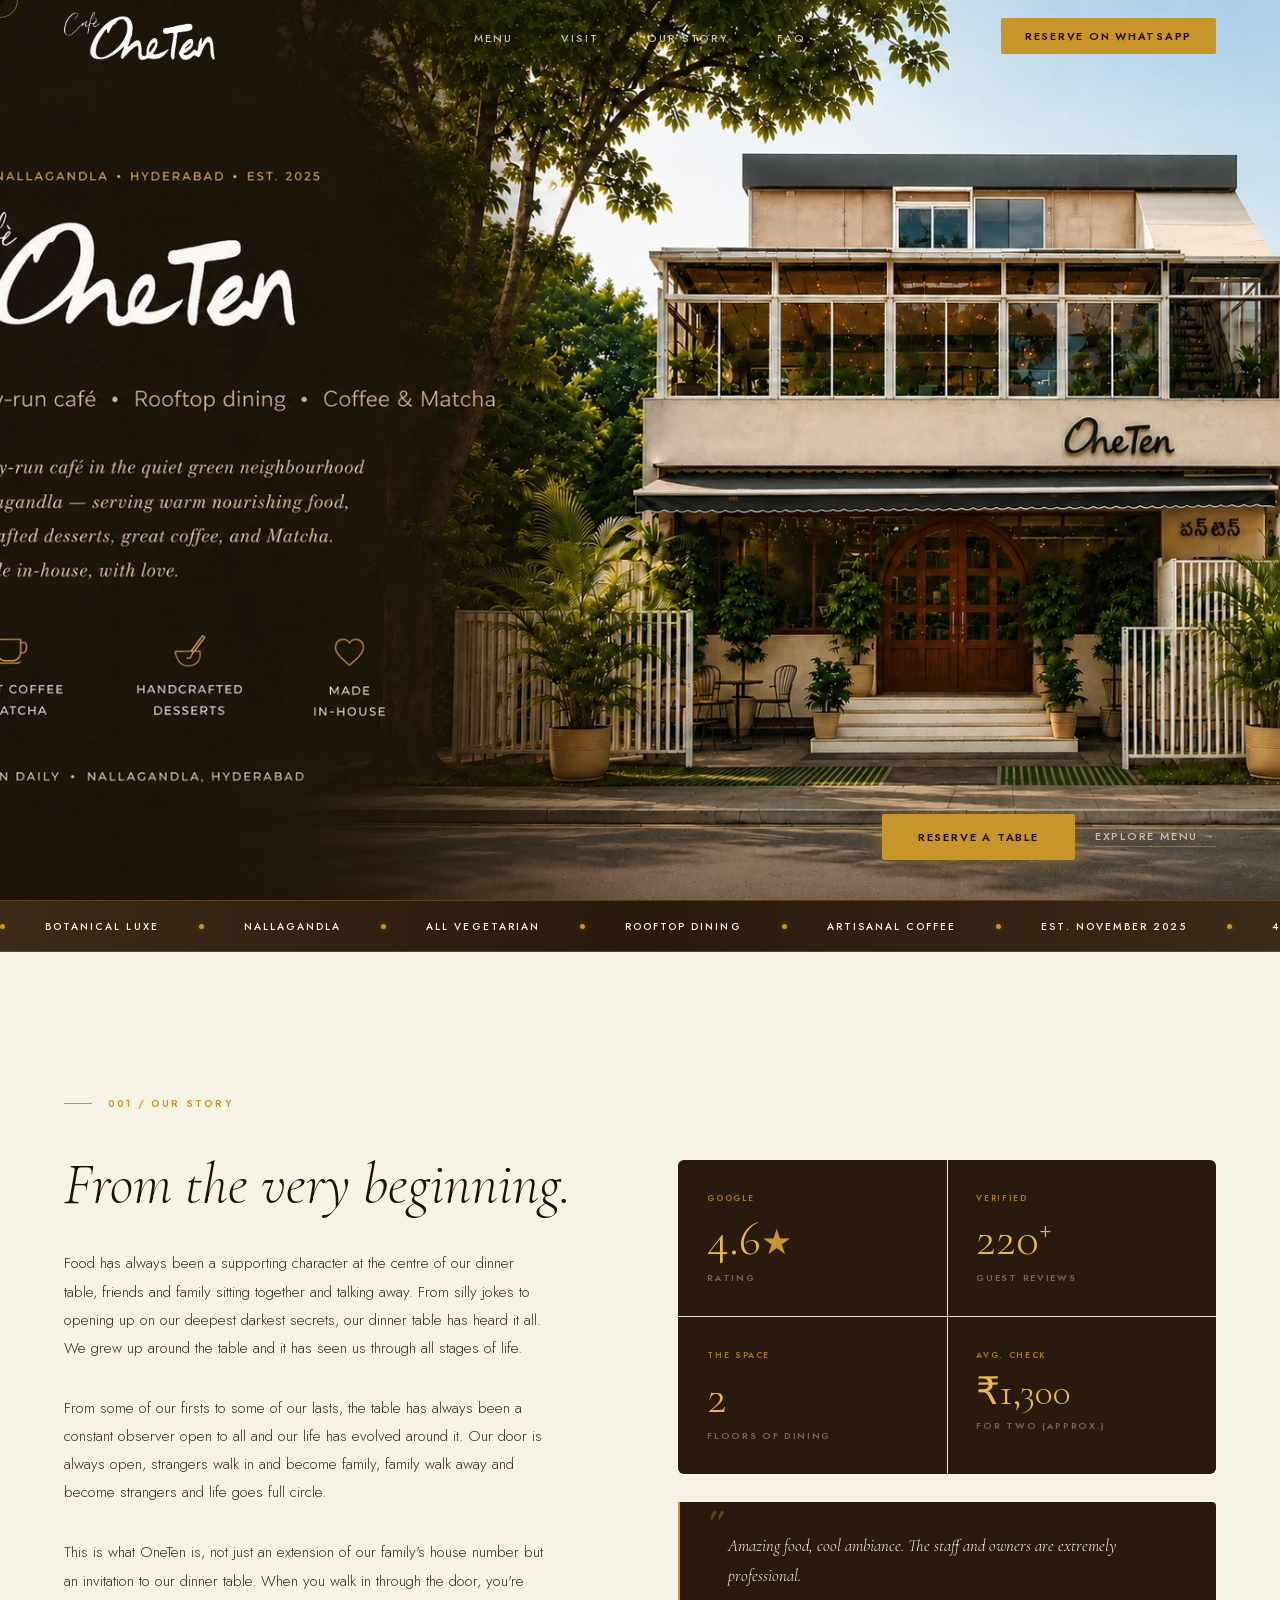
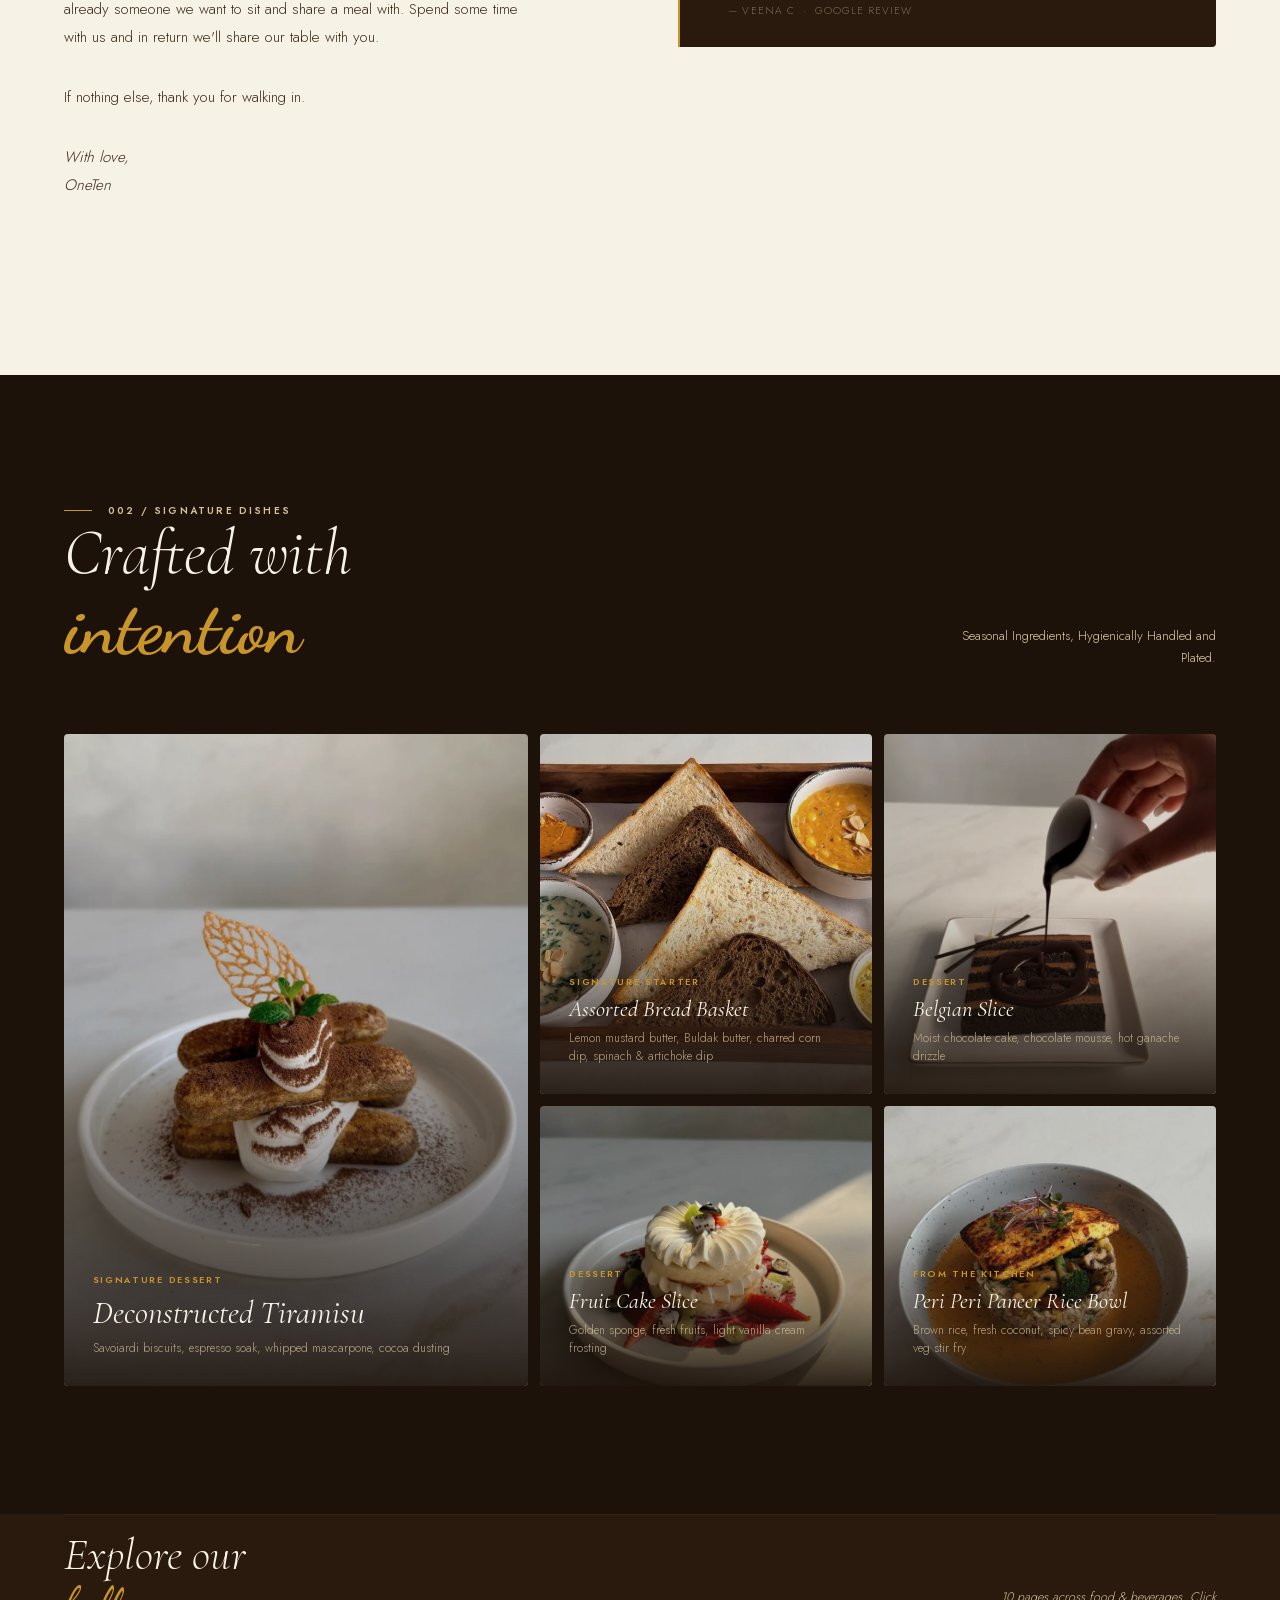
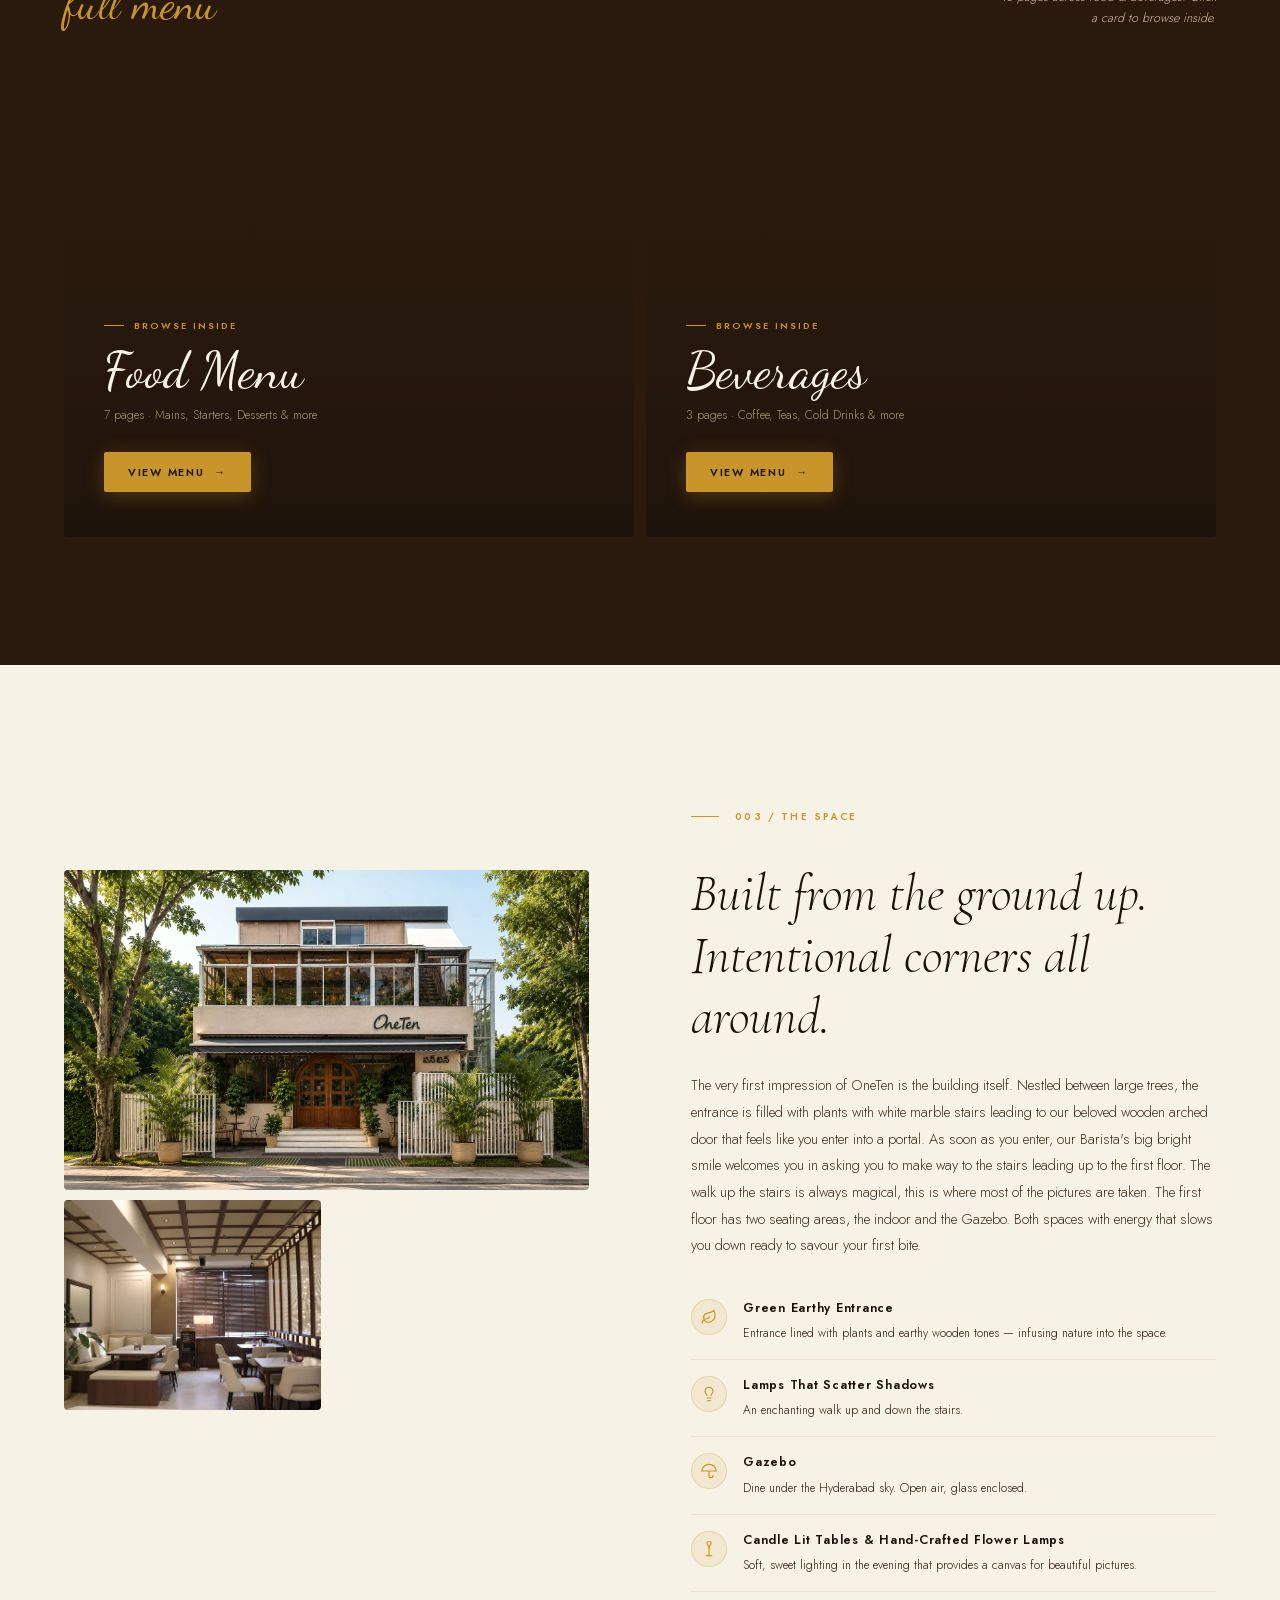
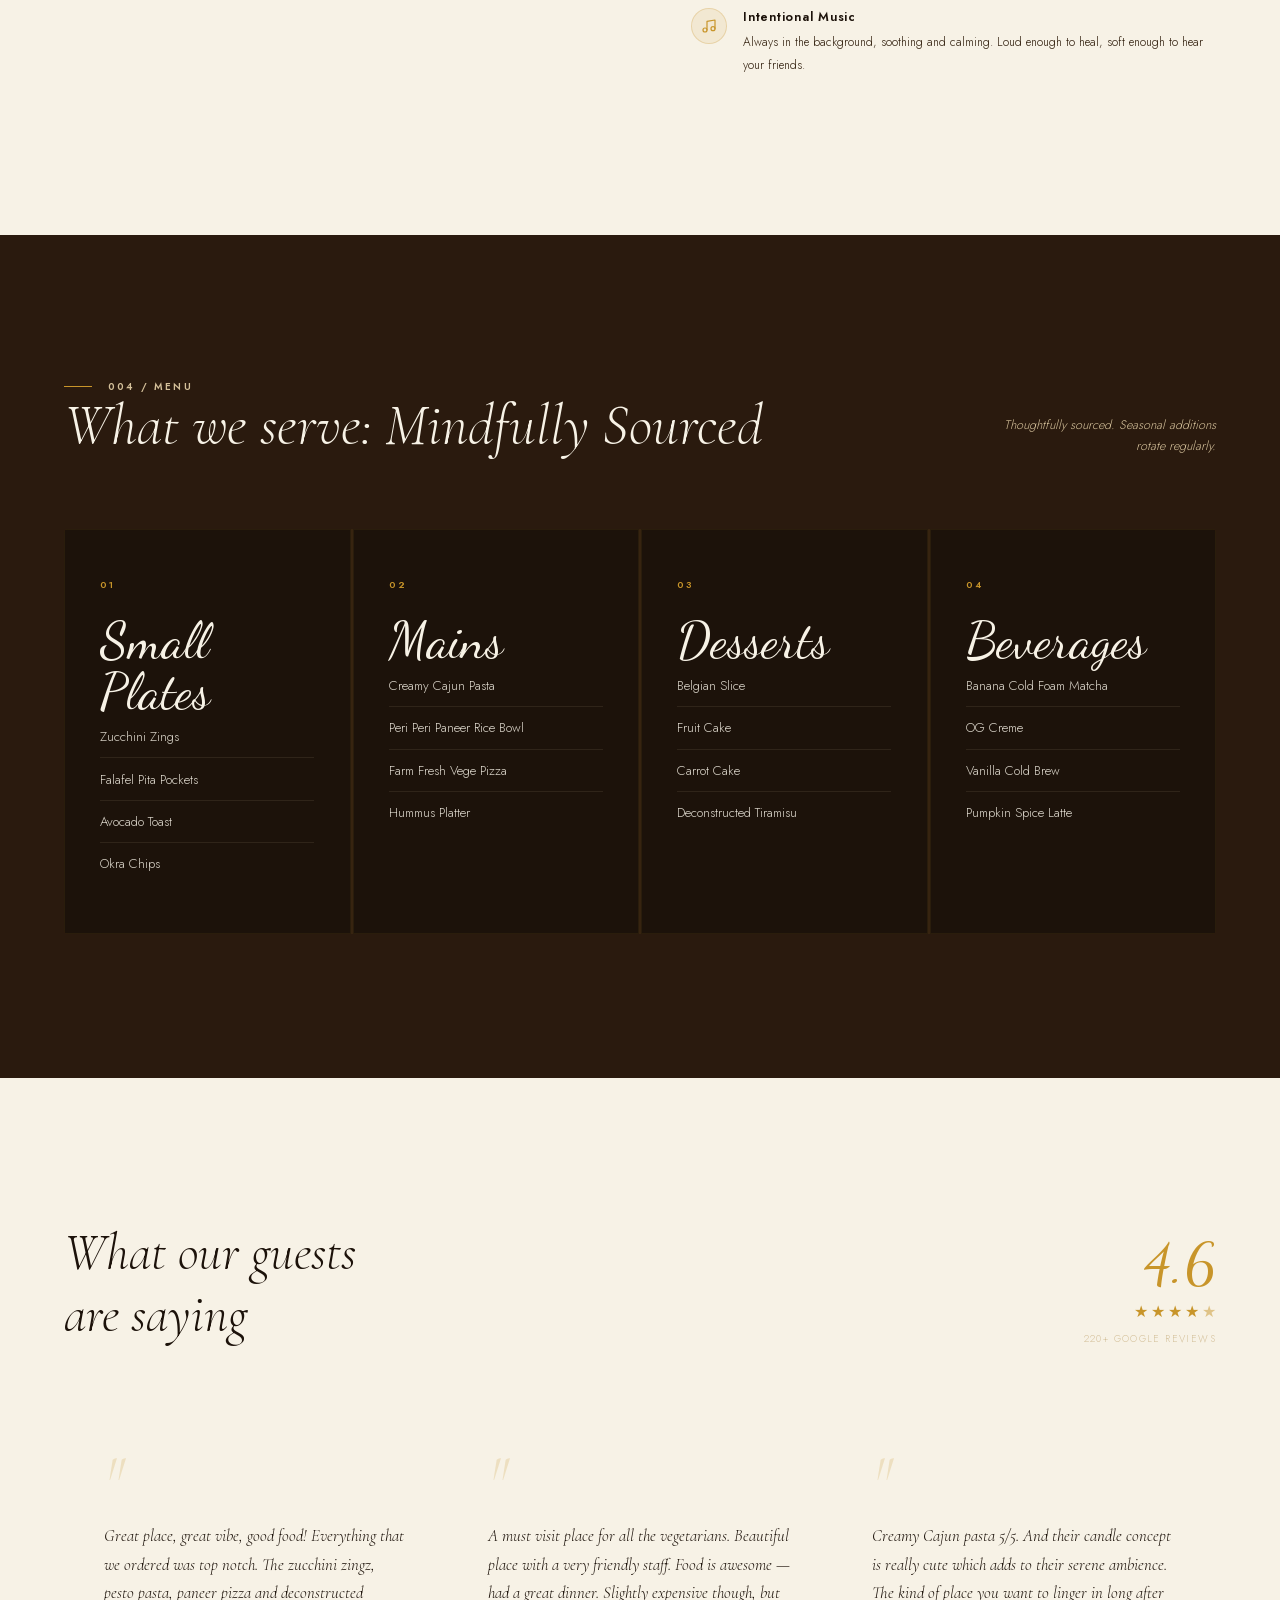
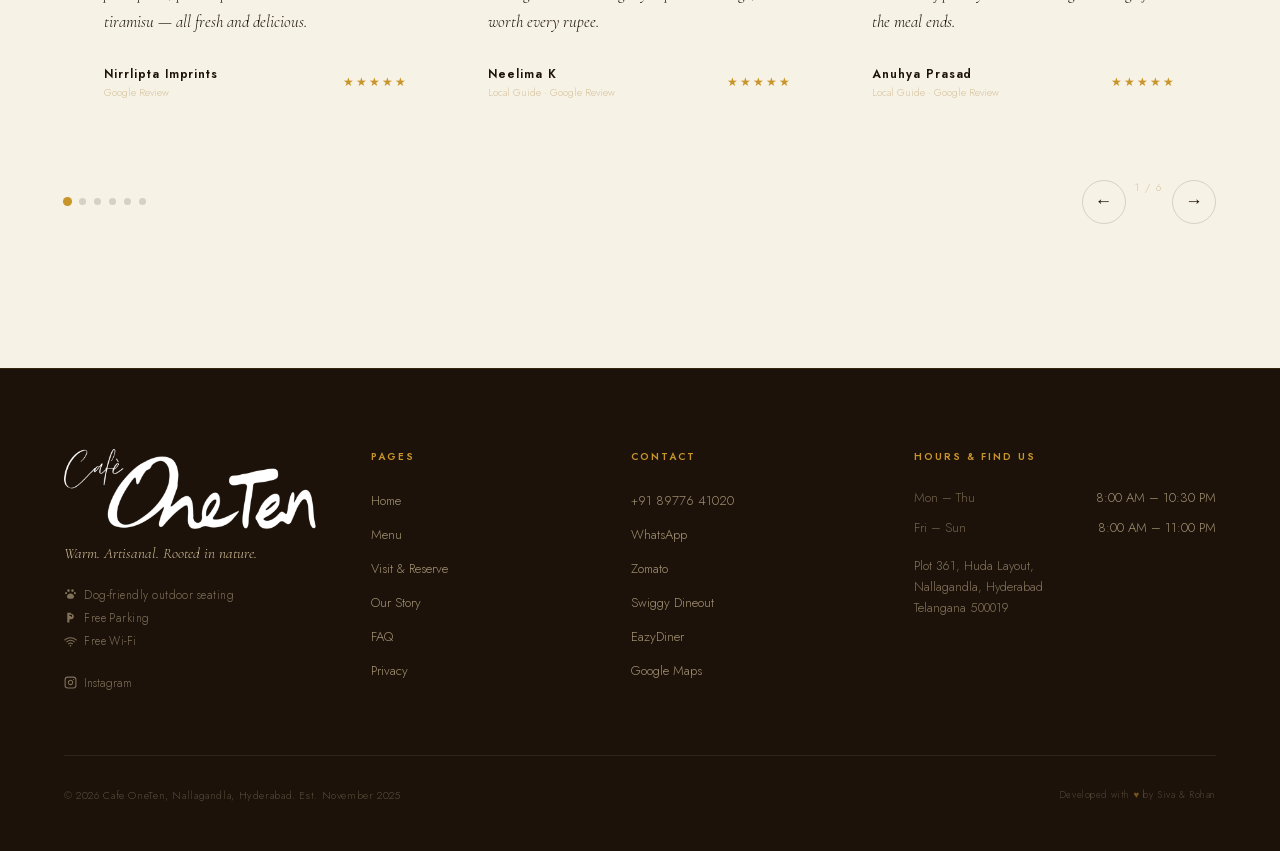
==== commit 804ea414: "feat: update hero images, remove night slide, and drop menu prices - Replace all hero images (home, " ====
--- a/index.html
+++ b/index.html
@@ -4,7 +4,7 @@
   <meta charset="UTF-8" />
   <meta name="viewport" content="width=device-width, initial-scale=1.0" />
   <title>Cafe OneTen</title>
-  <meta name="description" content="Three floors of botanical-luxe vegetarian dining in Nallagandla, Hyderabad. Rooftop terrace, artisanal coffee, 4.6★ on Google. Open 8 AM daily." />
+  <meta name="description" content="Two floors of botanical-luxe vegetarian dining in Nallagandla, Hyderabad. Rooftop terrace, artisanal coffee, 4.6★ on Google. Open 8 AM daily." />
   <link rel="canonical" href="https://cafeoneten.com/" />
   <meta name="robots" content="index, follow, max-snippet:-1, max-image-preview:large, max-video-preview:-1" />
   <meta name="theme-color" content="#1C120A" />
@@ -20,7 +20,7 @@
   <meta property="og:type" content="restaurant.restaurant" />
   <meta property="og:site_name" content="Cafe OneTen" />
   <meta property="og:title" content="Cafe OneTen — All-Vegetarian Rooftop Cafe, Nallagandla" />
-  <meta property="og:description" content="Three floors of botanical-luxe vegetarian dining in Nallagandla, Hyderabad. Rooftop terrace, artisanal coffee, 4.6★ on Google. Open 8 AM daily." />
+  <meta property="og:description" content="Two floors of botanical-luxe vegetarian dining in Nallagandla, Hyderabad. Rooftop terrace, artisanal coffee, 4.6★ on Google. Open 8 AM daily." />
   <meta property="og:image" content="https://cafeoneten.com/img/og/og-cafe-oneten-1200x630.jpg" />
   <meta property="og:image:width" content="1200" />
   <meta property="og:image:height" content="630" />
@@ -33,7 +33,7 @@
   <meta property="restaurant:contact_info:country_name" content="India" />
   <meta name="twitter:card" content="summary_large_image" />
   <meta name="twitter:title" content="Cafe OneTen — All-Vegetarian Rooftop Cafe, Nallagandla" />
-  <meta name="twitter:description" content="Three floors of botanical-luxe vegetarian dining in Nallagandla, Hyderabad. Rooftop terrace, artisanal coffee, 4.6★ on Google. Open 8 AM daily." />
+  <meta name="twitter:description" content="Two floors of botanical-luxe vegetarian dining in Nallagandla, Hyderabad. Rooftop terrace, artisanal coffee, 4.6★ on Google. Open 8 AM daily." />
   <meta name="twitter:image" content="https://cafeoneten.com/img/og/og-cafe-oneten-1200x630.jpg" />
   <link rel="preload" as="font" type="font/woff2" href="/fonts/dancing-script-700.woff2" crossorigin />
   <link rel="preload" as="font" type="font/woff2" href="/fonts/cormorant-garamond-400.woff2" crossorigin />
@@ -63,7 +63,7 @@
     "@id": "https://cafeoneten.com/#restaurant",
     "name": "Cafe OneTen",
     "alternateName": "OneTen Nallagandla",
-    "description": "All-vegetarian cafe and rooftop restaurant in Nallagandla, Hyderabad. Three floors of botanical-themed dining, handcrafted continental and fusion cuisine, artisanal coffee.",
+    "description": "All-vegetarian cafe and rooftop restaurant in Nallagandla, Hyderabad. Two floors of botanical-themed dining, handcrafted continental and fusion cuisine, artisanal coffee.",
     "url": "https://cafeoneten.com/",
     "telephone": "+918977641020",
     "image": [
@@ -149,7 +149,7 @@
 <div class="cursor-ring" id="cursorRing"></div>
 
 <nav id="nav">
-  <a href="/" class="nav-logo">OneTen</a>
+  <a href="/" class="nav-logo"><img src="/img/logo/oneten-white-logo.webp" alt="Cafe OneTen" height="40" width="40"></a>
   <ul class="nav-links">
     <li><a href="/menu">Menu</a></li>
     <li><a href="/visit">Visit</a></li>
@@ -197,23 +197,6 @@
              fetchpriority="high" decoding="sync" />
       </picture>
     </div>
-    <div class="hero-slide">
-      <picture>
-        <source media="(max-width: 767px)"
-                srcset="/img/heroes/hero-night-mobile-480w.webp 480w,
-                        /img/heroes/hero-night-mobile-852w.webp 852w"
-                sizes="100vw" type="image/webp" />
-        <source srcset="/img/heroes/hero-night-480w.webp 480w,
-                        /img/heroes/hero-night-800w.webp 800w,
-                        /img/heroes/hero-night-1200w.webp 1200w,
-                        /img/heroes/hero-night-1619w.webp 1619w"
-                sizes="100vw" type="image/webp" />
-        <img src="/img/heroes/hero-night-1619w.webp"
-             alt="Cafe OneTen evening atmosphere — amber string lights and rooftop dining in Nallagandla"
-             width="1619" height="971"
-             loading="lazy" decoding="async" />
-      </picture>
-    </div>
   </div>
 
   <!-- SEO heading (images provide visual typography) -->
@@ -227,11 +210,6 @@
     <a href="/menu" class="btn-ghost">Explore Menu →</a>
   </div>
 
-  <!-- Slide dot indicators -->
-  <div class="hero-dots" role="tablist" aria-label="Hero slides">
-    <button class="hero-dot active" role="tab" aria-selected="true"  aria-label="Slide 1: Daytime" data-slide="0"></button>
-    <button class="hero-dot"        role="tab" aria-selected="false" aria-label="Slide 2: Evening"  data-slide="1"></button>
-  </div>
 
 </section>
 
@@ -296,7 +274,7 @@
         </div>
         <div class="stat-card">
           <div class="stat-eyebrow">The Space</div>
-          <div class="stat-number"><span class="counter" data-target="3">3</span></div>
+          <div class="stat-number"><span class="counter" data-target="2">2</span></div>
           <div class="stat-label">Floors of Dining</div>
         </div>
         <div class="stat-card">
@@ -326,68 +304,68 @@
       </h2>
     </div>
     <p class="food-subtext reveal" style="transition-delay:.2s;color:var(--sand);">
-      All-vegetarian. Seasonal ingredients. Plated with the care of a handwritten letter.
+      Seasonal Ingredients, Hygienically Handled and Plated.
     </p>
   </div>
   <div class="food-grid">
     <div class="food-card reveal">
       <img src="/img/dishes/deconstructed-tiramisu-cafe-oneten.webp"
-           alt="Deconstructed Tiramisu at Cafe OneTen — ladyfinger wafers, mascarpone cream, cocoa dusting"
-           width="800" height="640"
+           alt="Deconstructed Tiramisu at Cafe OneTen — savoiardi biscuits, mascarpone, cocoa dusting"
+           width="1084" height="1600"
            loading="lazy"
            decoding="async" />
       <div class="food-card-overlay">
         <div class="food-tag">Signature Dessert</div>
         <div class="food-name">Deconstructed Tiramisu</div>
-        <div class="food-desc">Ladyfinger wafers, mascarpone cream, cocoa dusting, a golden tuile leaf</div>
+        <div class="food-desc">Savoiardi biscuits, espresso soak, whipped mascarpone, cocoa dusting</div>
       </div>
     </div>
     <div class="food-card reveal" style="transition-delay:.1s">
-      <img src="/img/dishes/paneer-spinach-pizza-cafe-oneten.webp"
-           alt="Wood-fired paneer and spinach pizza with shaved Parmesan and pesto — Cafe OneTen Nallagandla"
-           width="800" height="280"
+      <img src="/img/dishes/assorted-bread-basket-cafe-oneten.webp"
+           alt="Assorted Bread Basket at Cafe OneTen — fresh breads with four dips"
+           width="1280" height="720"
            loading="lazy"
            decoding="async" />
       <div class="food-card-overlay">
-        <div class="food-tag">From the Oven</div>
-        <div class="food-name">Paneer &amp; Spinach Pizza</div>
-        <div class="food-desc">Wood-fired, shaved Parmesan, olives, house pesto</div>
+        <div class="food-tag">Signature Starter</div>
+        <div class="food-name">Assorted Bread Basket</div>
+        <div class="food-desc">Lemon mustard butter, Buldak butter, charred corn dip, spinach &amp; artichoke dip</div>
       </div>
     </div>
     <div class="food-card reveal" style="transition-delay:.15s">
-      <img src="/img/dishes/pavlova-cafe-oneten.webp"
-           alt="Pavlova with meringue, berry coulis and tropical fruits — Cafe OneTen"
-           width="800" height="280"
+      <img src="/img/dishes/belgian-slice-cafe-oneten.webp"
+           alt="Belgian Slice at Cafe OneTen — chocolate cake with mousse and ganache"
+           width="720" height="1280"
            loading="lazy"
            decoding="async" />
       <div class="food-card-overlay">
         <div class="food-tag">Dessert</div>
-        <div class="food-name">Pavlova</div>
-        <div class="food-desc">Meringue, berry coulis, tropical fruits</div>
+        <div class="food-name">Belgian Slice</div>
+        <div class="food-desc">Moist chocolate cake, chocolate mousse, hot ganache drizzle</div>
       </div>
     </div>
     <div class="food-card reveal" style="transition-delay:.2s">
-      <img src="/img/dishes/french-toast-cafe-oneten.webp"
-           alt="Golden French toast with brioche, vanilla ice cream and seasonal fruits — Cafe OneTen"
-           width="800" height="280"
+      <img src="/img/dishes/fruit-cake-slice-cafe-oneten.webp"
+           alt="Fruit Cake Slice at Cafe OneTen — golden sponge with fresh fruits and vanilla cream"
+           width="804" height="1280"
            loading="lazy"
            decoding="async" />
       <div class="food-card-overlay">
-        <div class="food-tag">Brunch Favourite</div>
-        <div class="food-name">Golden French Toast</div>
-        <div class="food-desc">Brioche, vanilla ice cream, seasonal fruits, honey</div>
+        <div class="food-tag">Dessert</div>
+        <div class="food-name">Fruit Cake Slice</div>
+        <div class="food-desc">Golden sponge, fresh fruits, light vanilla cream frosting</div>
       </div>
     </div>
     <div class="food-card reveal" style="transition-delay:.25s">
-      <img src="/img/dishes/chocolate-strawberries-cafe-oneten.webp"
-           alt="Chocolate-dipped strawberries with dark and white chocolate — Cafe OneTen"
-           width="800" height="280"
+      <img src="/img/dishes/peri-peri-paneer-rice-bowl-cafe-oneten.webp"
+           alt="Peri Peri Paneer Rice Bowl at Cafe OneTen — brown rice, spicy bean gravy, stir fry"
+           width="720" height="1280"
            loading="lazy"
            decoding="async" />
       <div class="food-card-overlay">
-        <div class="food-tag">Sweet Treat</div>
-        <div class="food-name">Chocolate Strawberries</div>
-        <div class="food-desc">Dark &amp; white dipped, powdered sugar finish</div>
+        <div class="food-tag">From the Kitchen</div>
+        <div class="food-name">Peri Peri Paneer Rice Bowl</div>
+        <div class="food-desc">Brown rice, fresh coconut, spicy bean gravy, assorted veg stir fry</div>
       </div>
     </div>
   </div>
@@ -557,7 +535,7 @@
       <h2 class="menu-heading reveal" style="transition-delay:.1s">What we serve: Mindfully Sourced</h2>
     </div>
     <p class="menu-note reveal" style="transition-delay:.2s">
-      Entirely vegetarian. Thoughtfully sourced. Seasonal additions rotate regularly.
+      Thoughtfully sourced. Seasonal additions rotate regularly.
     </p>
   </div>
   <div class="menu-categories">
@@ -702,10 +680,10 @@
 <footer>
   <div class="footer-top">
     <div class="footer-brand">
-      <span class="wordmark">OneTen</span>
+      <img class="wordmark" src="/img/logo/oneten-white-logo.webp" alt="Cafe OneTen" height="64" width="64">
       <span class="tagline">Warm. Artisanal. Rooted in nature.</span>
       <div class="footer-amenities">
-        <span class="footer-amenity"><svg xmlns="http://www.w3.org/2000/svg" viewBox="0 0 24 24" fill="currentColor" aria-hidden="true"><path d="M8.35 2.4a2.4 2.4 0 1 0 0 4.8 2.4 2.4 0 0 0 0-4.8zm7.3 0a2.4 2.4 0 1 0 0 4.8 2.4 2.4 0 0 0 0-4.8zM3.9 7.6a1.9 1.9 0 1 0 0 3.8 1.9 1.9 0 0 0 0-3.8zm16.2 0a1.9 1.9 0 1 0 0 3.8 1.9 1.9 0 0 0 0-3.8zM12 10c-3.2 0-6.5 2.5-6.5 5.8 0 1.7 1 3.1 2.5 3.8.6.3 1.2.4 2 .4h4c.8 0 1.4-.1 2-.4 1.5-.7 2.5-2.1 2.5-3.8C18.5 12.5 15.2 10 12 10z"/></svg> Dog-friendly</span>
+        <span class="footer-amenity"><svg xmlns="http://www.w3.org/2000/svg" viewBox="0 0 24 24" fill="currentColor" aria-hidden="true"><path d="M8.35 2.4a2.4 2.4 0 1 0 0 4.8 2.4 2.4 0 0 0 0-4.8zm7.3 0a2.4 2.4 0 1 0 0 4.8 2.4 2.4 0 0 0 0-4.8zM3.9 7.6a1.9 1.9 0 1 0 0 3.8 1.9 1.9 0 0 0 0-3.8zm16.2 0a1.9 1.9 0 1 0 0 3.8 1.9 1.9 0 0 0 0-3.8zM12 10c-3.2 0-6.5 2.5-6.5 5.8 0 1.7 1 3.1 2.5 3.8.6.3 1.2.4 2 .4h4c.8 0 1.4-.1 2-.4 1.5-.7 2.5-2.1 2.5-3.8C18.5 12.5 15.2 10 12 10z"/></svg> Dog-friendly outdoor seating</span>
         <span class="footer-amenity"><svg xmlns="http://www.w3.org/2000/svg" viewBox="0 0 24 24" fill="currentColor" aria-hidden="true"><path d="M13 3H6v18h4v-6h3a5 5 0 0 0 0-10zm0 6H10V7h3a2 2 0 0 1 0 4z"/></svg> Free Parking</span>
         <span class="footer-amenity"><svg xmlns="http://www.w3.org/2000/svg" viewBox="0 0 24 24" fill="none" stroke="currentColor" stroke-width="2" stroke-linecap="round" aria-hidden="true"><path d="M5 12.55a11 11 0 0 1 14.08 0"/><path d="M1.42 9a16 16 0 0 1 21.16 0"/><path d="M8.53 16.11a6 6 0 0 1 6.95 0"/><circle cx="12" cy="20" r=".5" fill="currentColor"/></svg> Free Wi-Fi</span>
       </div>
@@ -750,7 +728,7 @@
   </div>
   <hr class="footer-divider" />
   <div class="footer-bottom">
-    <span class="footer-copy">© 2026 Cafe OneTen, Nallagandla, Hyderabad. All Vegetarian · Est. November 2025</span>
+    <span class="footer-copy">© 2026 Cafe OneTen, Nallagandla, Hyderabad. Est. November 2025</span>
     <a class="footer-credit" href="https://wa.me/917893746635" target="_blank" rel="noopener noreferrer">Developed with <span class="credit-heart">♥</span> by Siva &amp; Rohan</a>
   </div>
   <script type="application/ld+json">
--- a/css/style.css
+++ b/css/style.css
@@ -82,15 +82,18 @@
   box-shadow: 0 2px 24px rgba(28,18,10,0.3);
 }
 .nav-logo {
-  font-family: var(--font-script);
-  font-size: 1.9rem;
-  color: var(--gold);
   text-decoration: none;
-  letter-spacing: .5px;
-  transition: color 0.3s;
   justify-self: start;
-}
-.nav-logo:hover { color: var(--gold-light); }
+  display: flex;
+  align-items: center;
+  transition: opacity 0.3s;
+}
+.nav-logo img {
+  height: 48px;
+  width: auto;
+  display: block;
+}
+.nav-logo:hover { opacity: 0.8; }
 .nav-links {
   display: flex; align-items: center; gap: 3rem;
   list-style: none;
@@ -1308,10 +1311,10 @@
   gap: 4vw; margin-bottom: 4rem;
 }
 .footer-brand .wordmark {
-  font-family: var(--font-script);
-  font-size: 3rem;
-  color: var(--cream);
-  display: block; margin-bottom: .5rem;
+  display: block;
+  height: 80px;
+  width: auto;
+  margin-bottom: .8rem;
 }
 .footer-brand .tagline {
   font-family: var(--font-serif);
--- a/css/style.css
+++ b/css/style.css
@@ -82,15 +82,18 @@
   box-shadow: 0 2px 24px rgba(28,18,10,0.3);
 }
 .nav-logo {
-  font-family: var(--font-script);
-  font-size: 1.9rem;
-  color: var(--gold);
   text-decoration: none;
-  letter-spacing: .5px;
-  transition: color 0.3s;
   justify-self: start;
-}
-.nav-logo:hover { color: var(--gold-light); }
+  display: flex;
+  align-items: center;
+  transition: opacity 0.3s;
+}
+.nav-logo img {
+  height: 48px;
+  width: auto;
+  display: block;
+}
+.nav-logo:hover { opacity: 0.8; }
 .nav-links {
   display: flex; align-items: center; gap: 3rem;
   list-style: none;
@@ -1308,10 +1311,10 @@
   gap: 4vw; margin-bottom: 4rem;
 }
 .footer-brand .wordmark {
-  font-family: var(--font-script);
-  font-size: 3rem;
-  color: var(--cream);
-  display: block; margin-bottom: .5rem;
+  display: block;
+  height: 80px;
+  width: auto;
+  margin-bottom: .8rem;
 }
 .footer-brand .tagline {
   font-family: var(--font-serif);
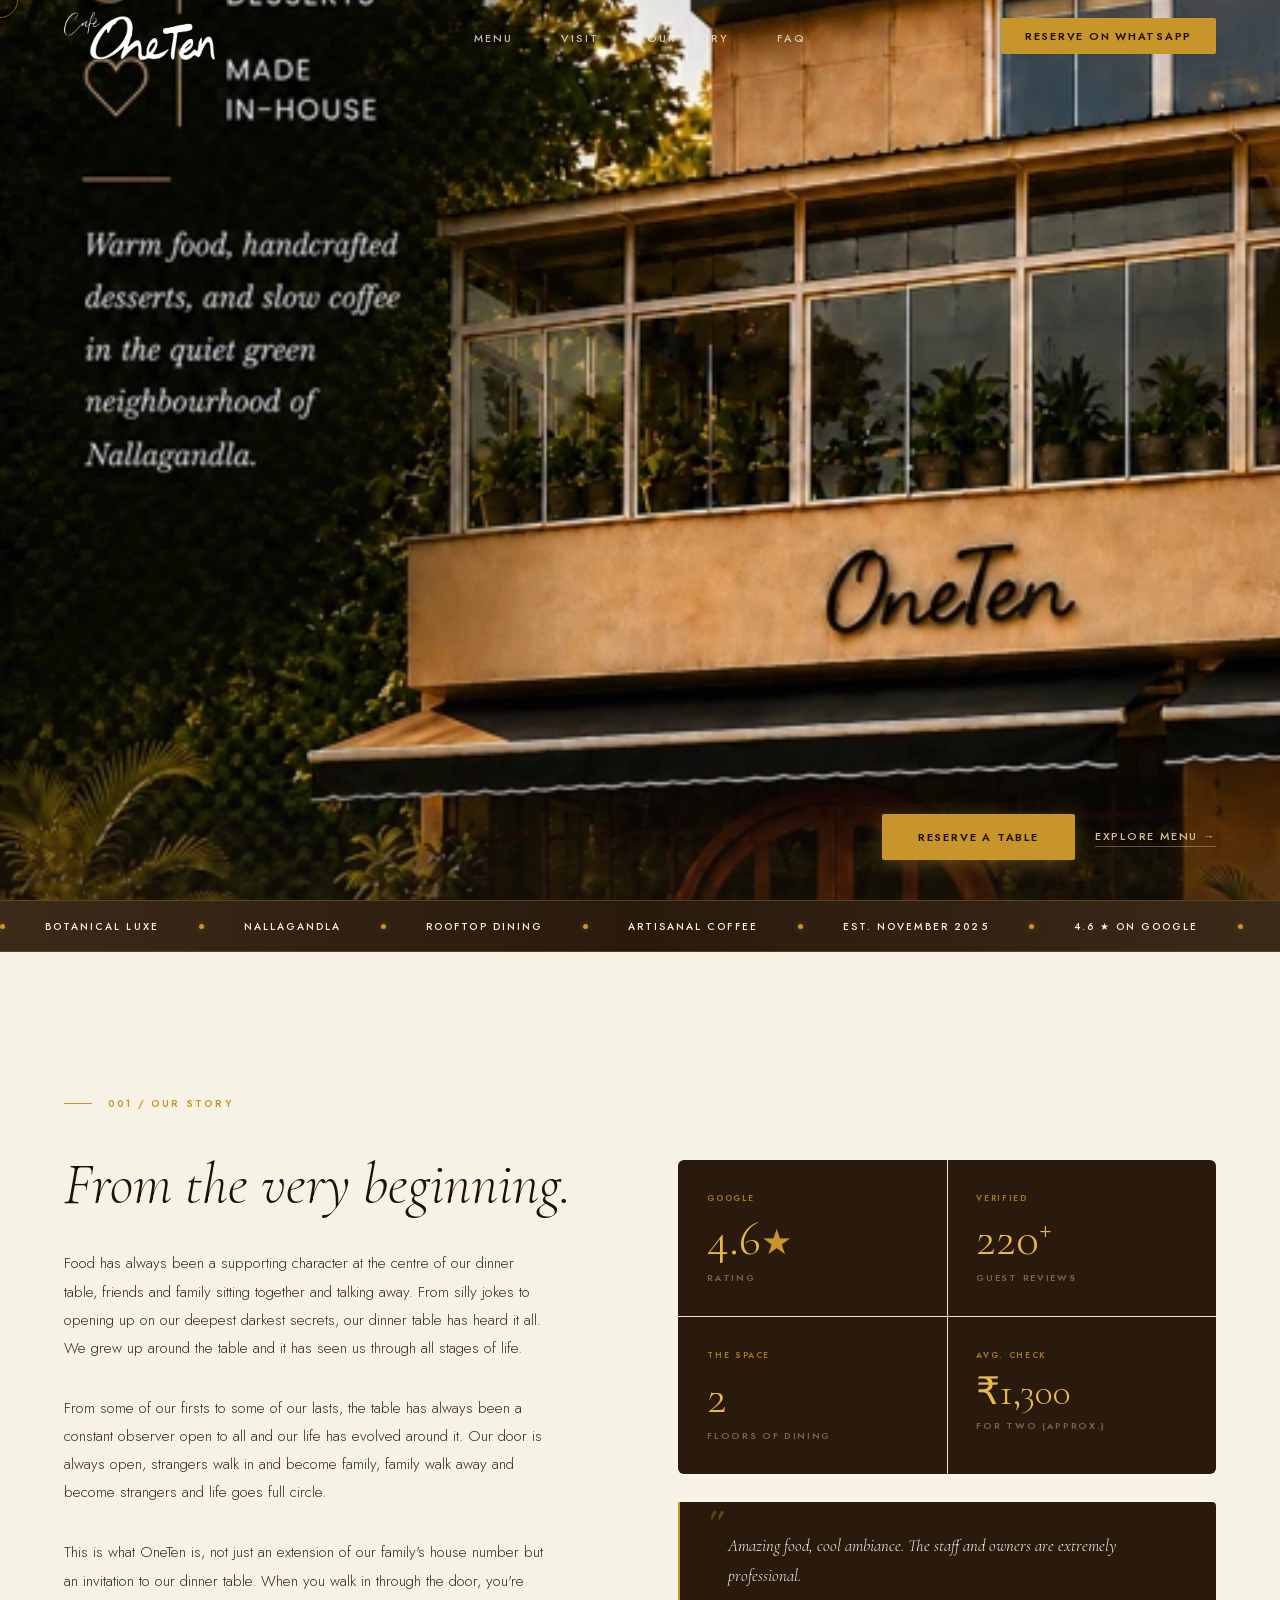
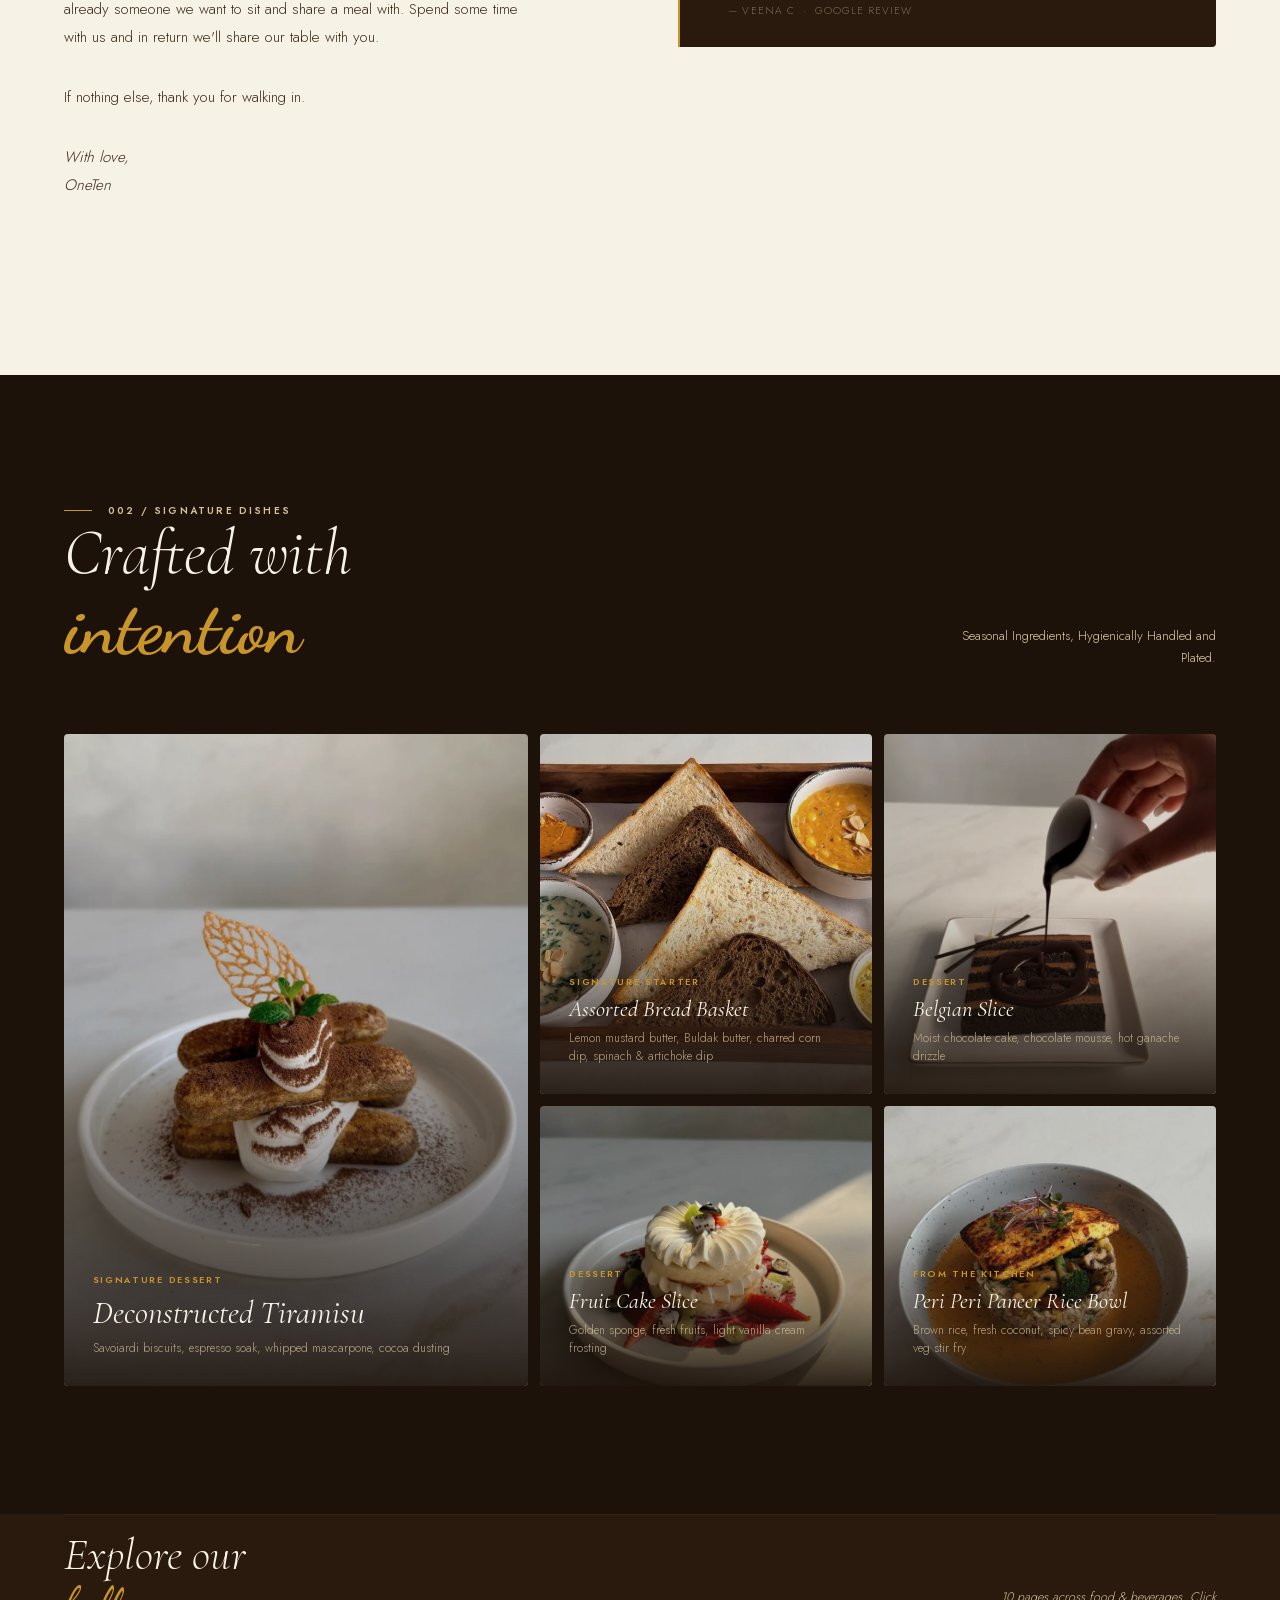
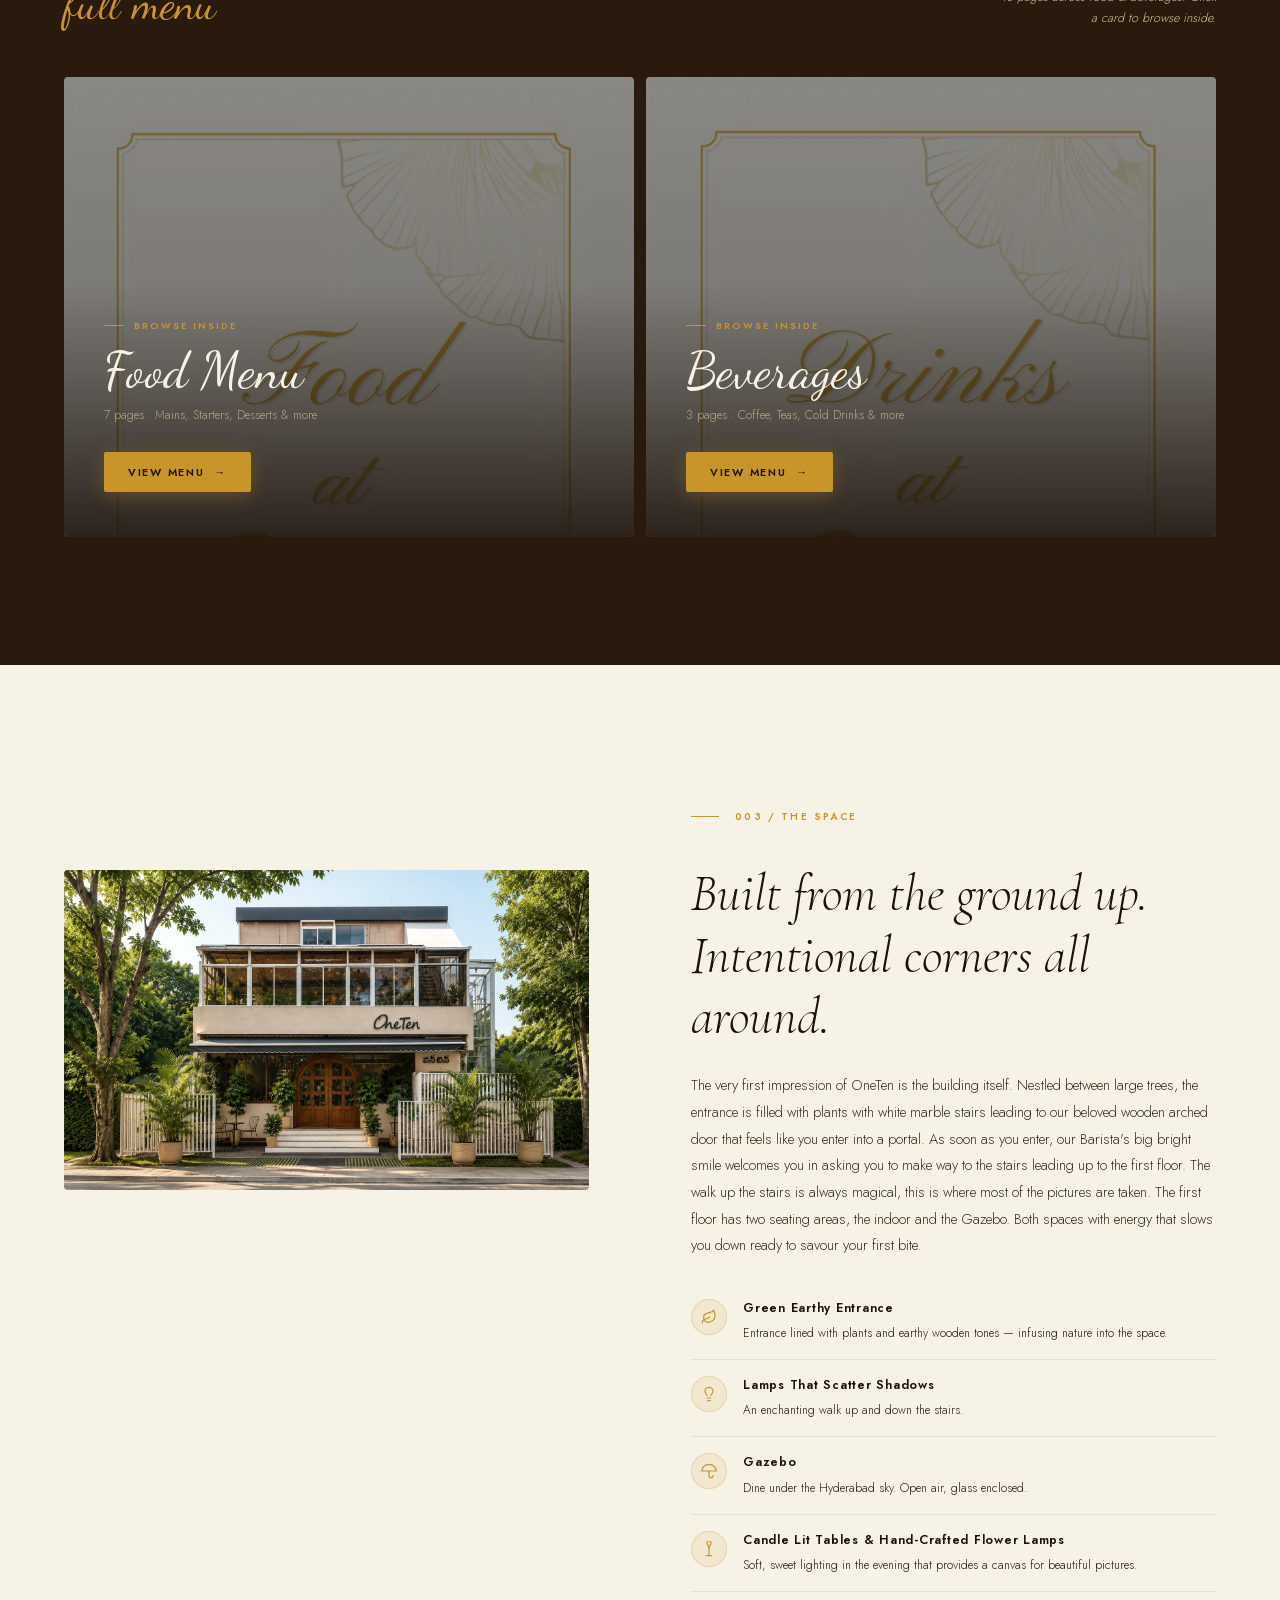
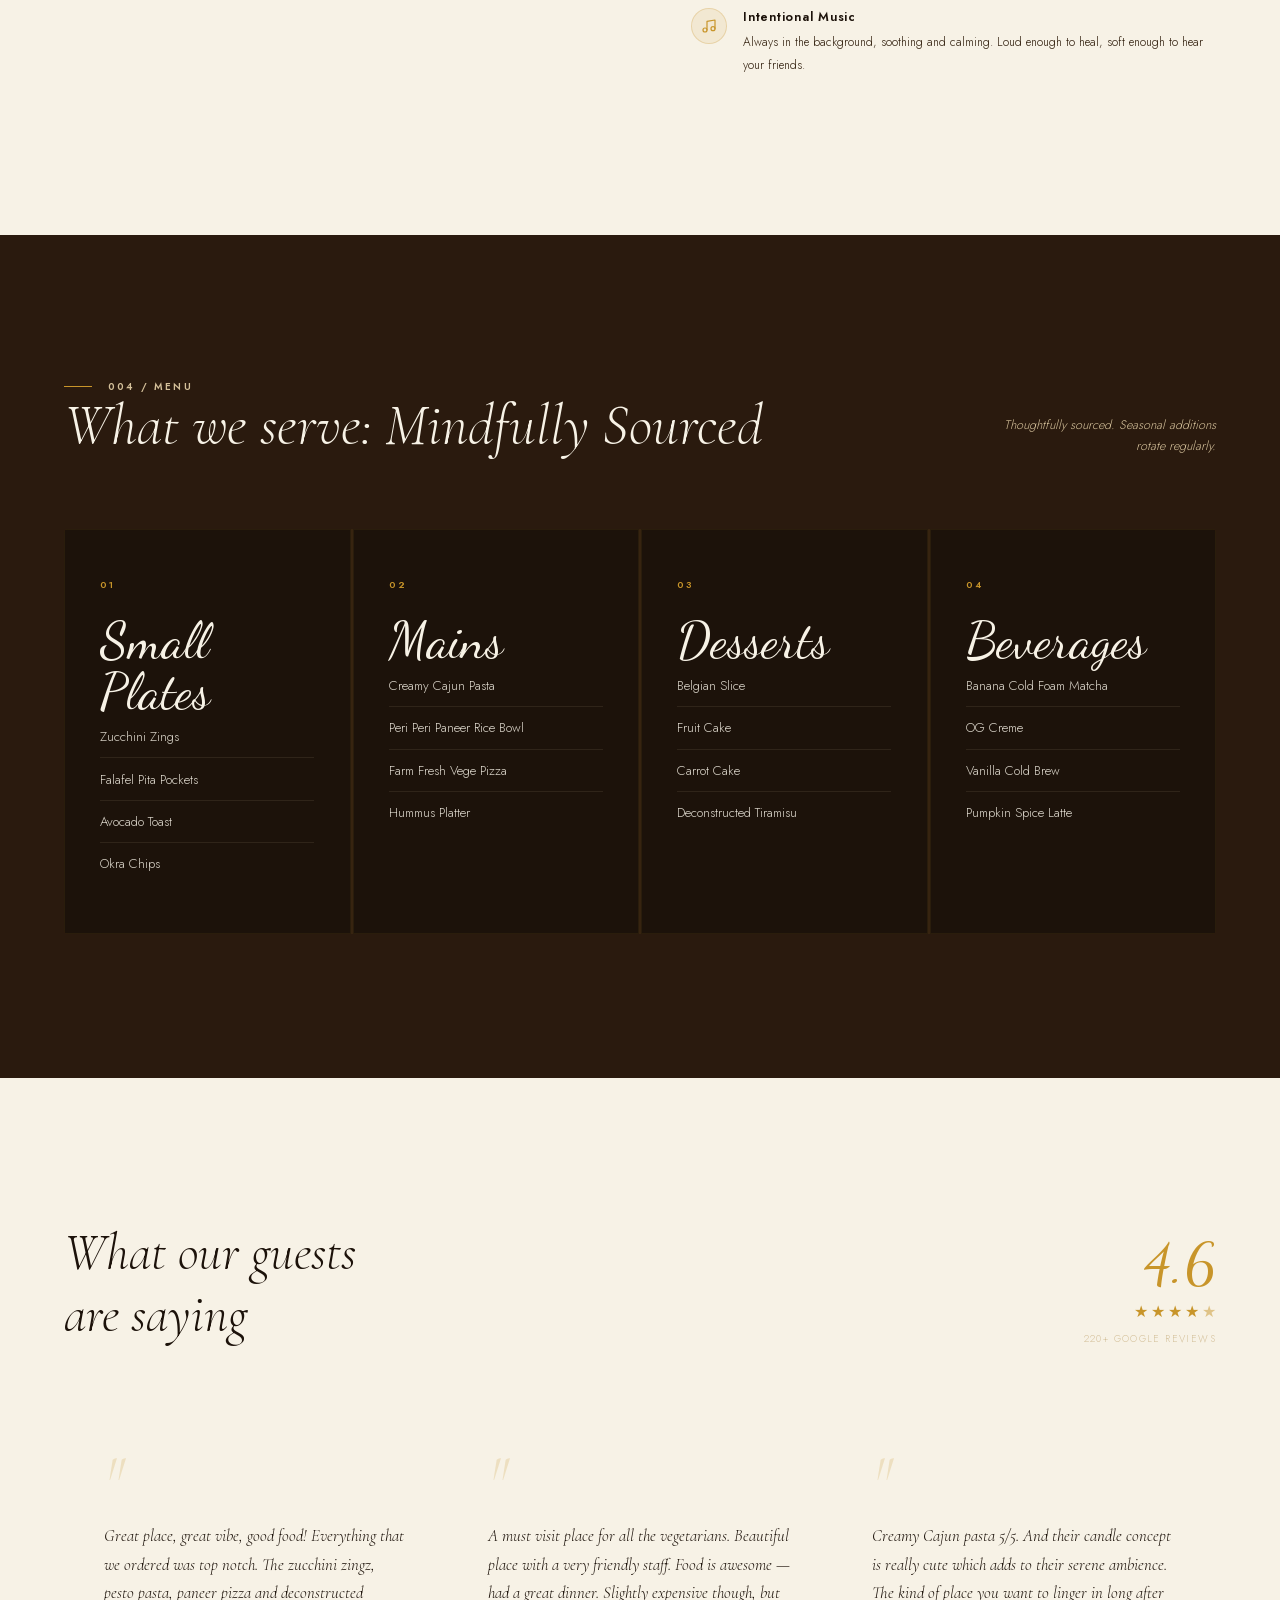
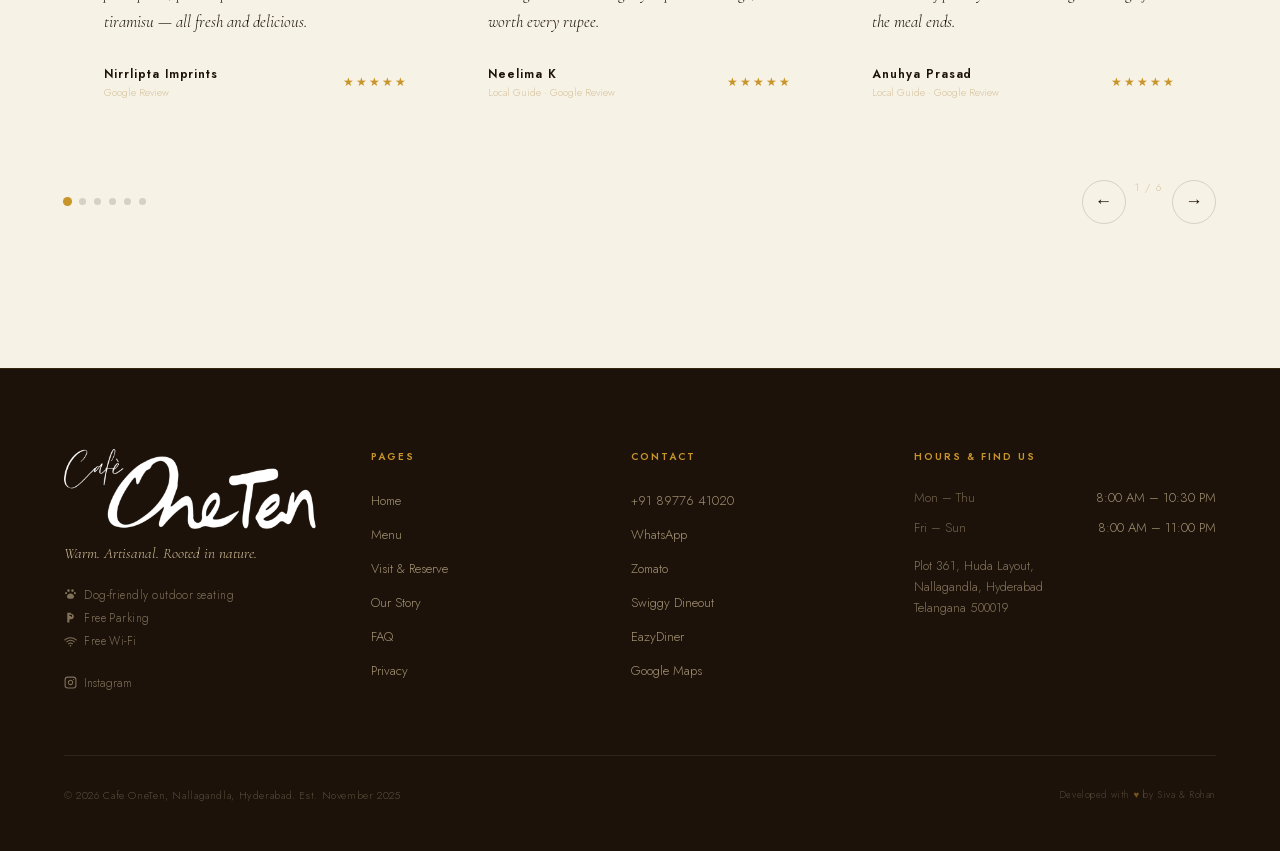
==== commit 453ca500: "fix: remove 'All Vegetarian' from homepage marquee strip Customer does not want vegetarian branding " ====
--- a/index.html
+++ b/index.html
@@ -218,7 +218,6 @@
   <div class="marquee-track">
     <div class="marquee-item"><span class="dot"></span> Botanical Luxe</div>
     <div class="marquee-item"><span class="dot"></span> Nallagandla</div>
-    <div class="marquee-item"><span class="dot"></span> All Vegetarian</div>
     <div class="marquee-item"><span class="dot"></span> Rooftop Dining</div>
     <div class="marquee-item"><span class="dot"></span> Artisanal Coffee</div>
     <div class="marquee-item"><span class="dot"></span> Est. November 2025</div>
@@ -226,7 +225,6 @@
     <div class="marquee-item"><span class="dot"></span> Free Wi-Fi</div>
     <div class="marquee-item"><span class="dot"></span> Botanical Luxe</div>
     <div class="marquee-item"><span class="dot"></span> Nallagandla</div>
-    <div class="marquee-item"><span class="dot"></span> All Vegetarian</div>
     <div class="marquee-item"><span class="dot"></span> Rooftop Dining</div>
     <div class="marquee-item"><span class="dot"></span> Artisanal Coffee</div>
     <div class="marquee-item"><span class="dot"></span> Est. November 2025</div>
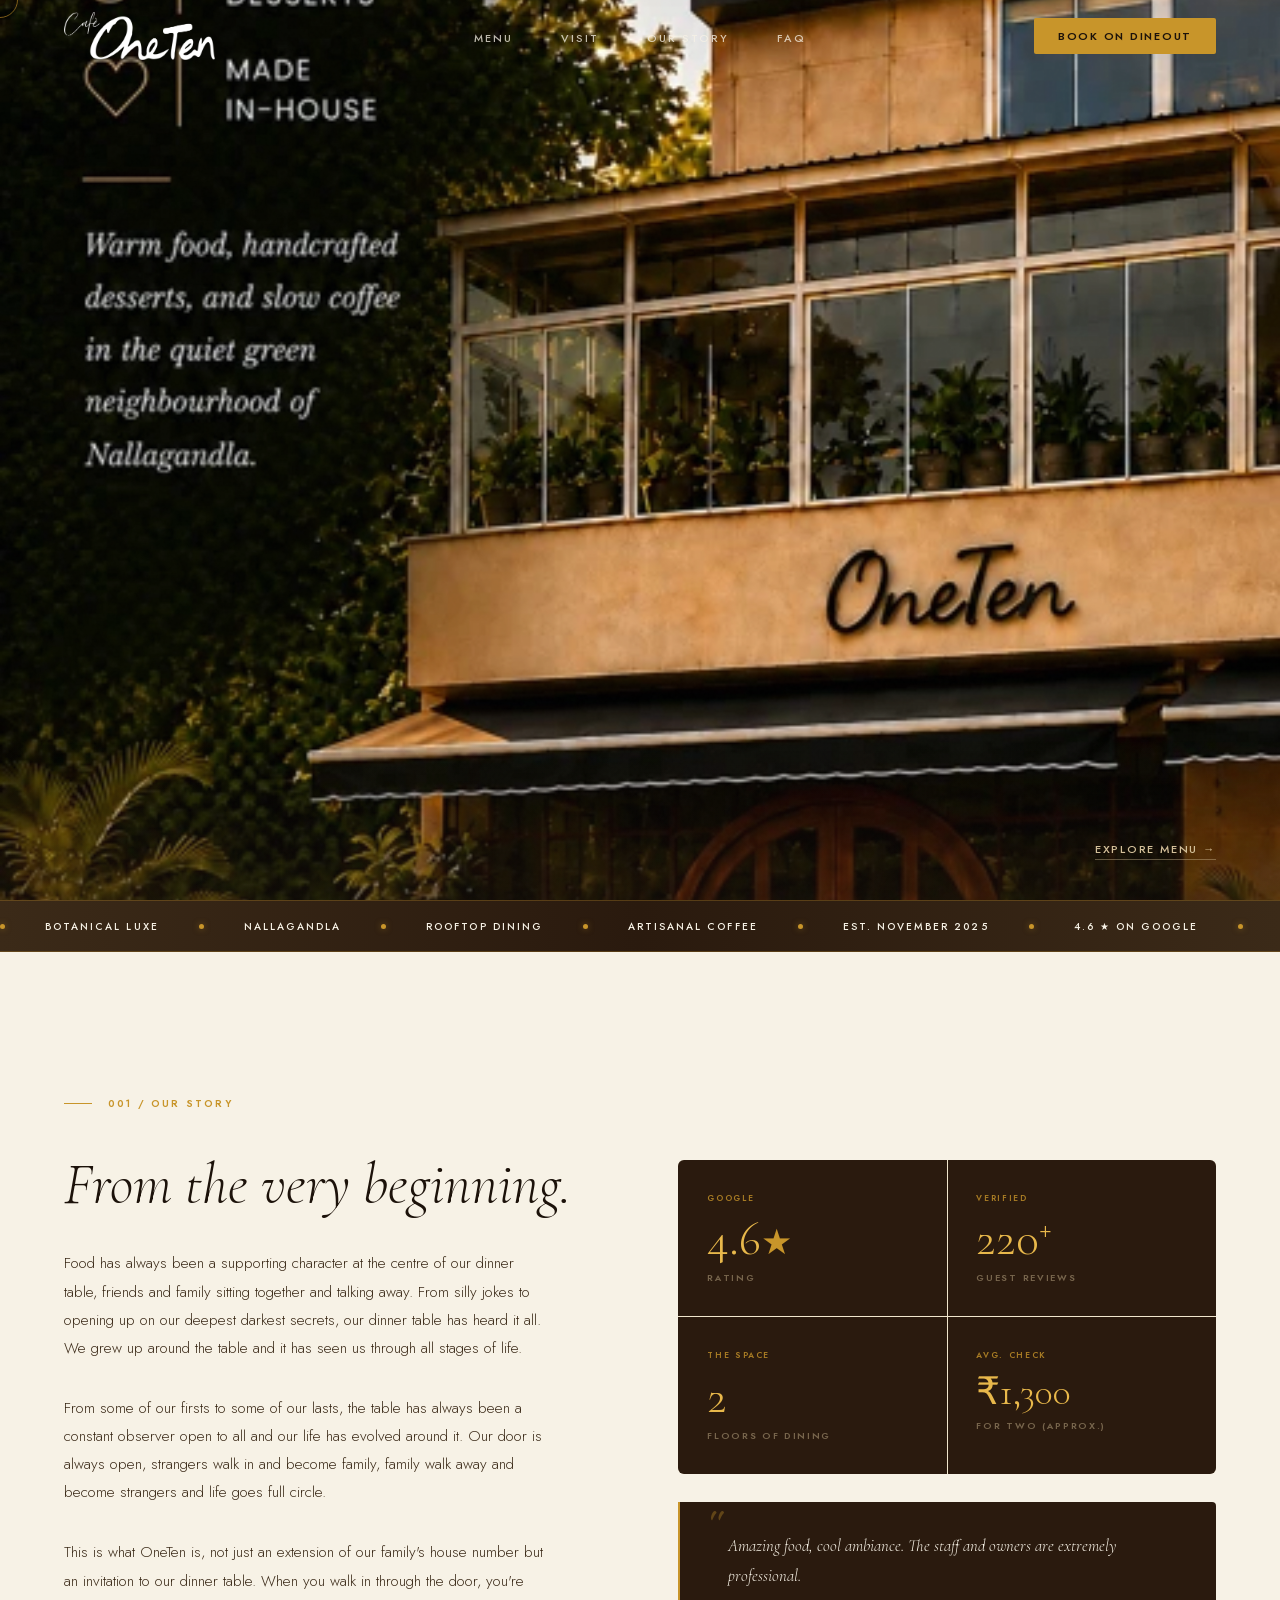
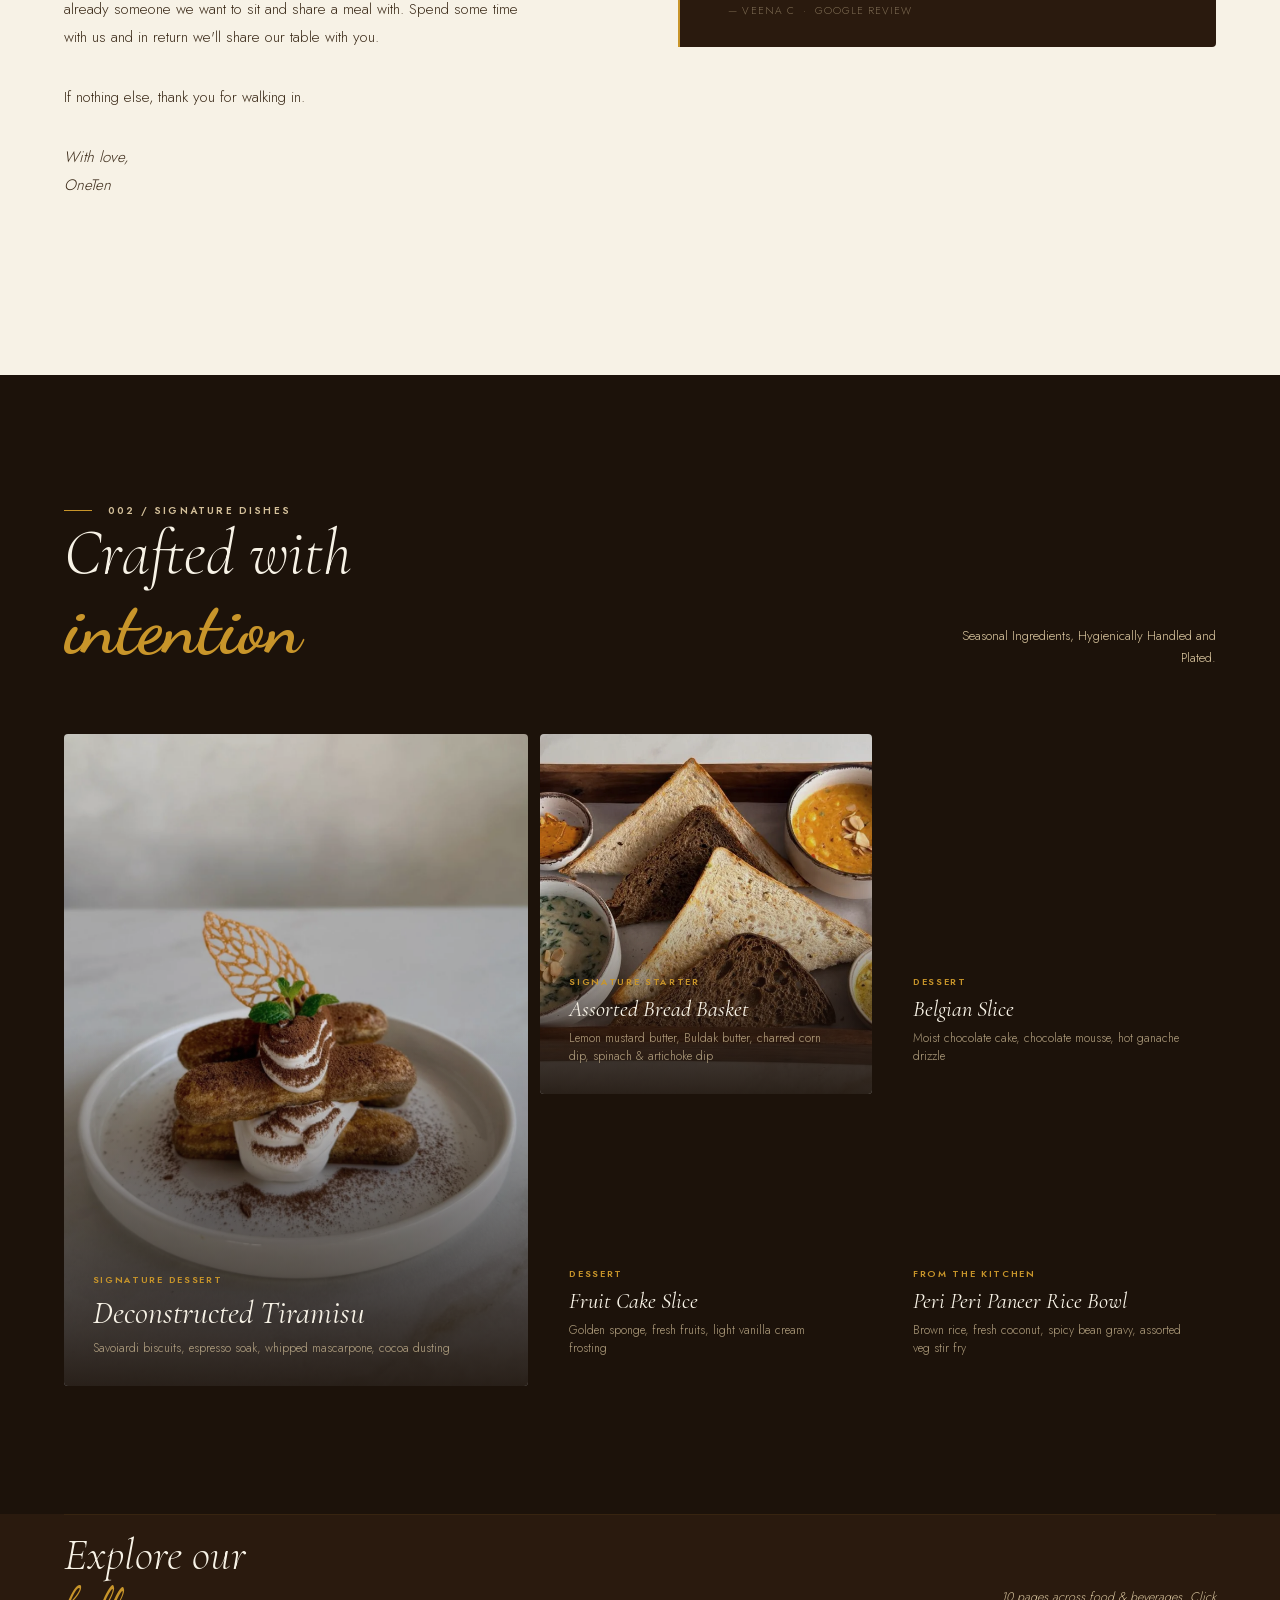
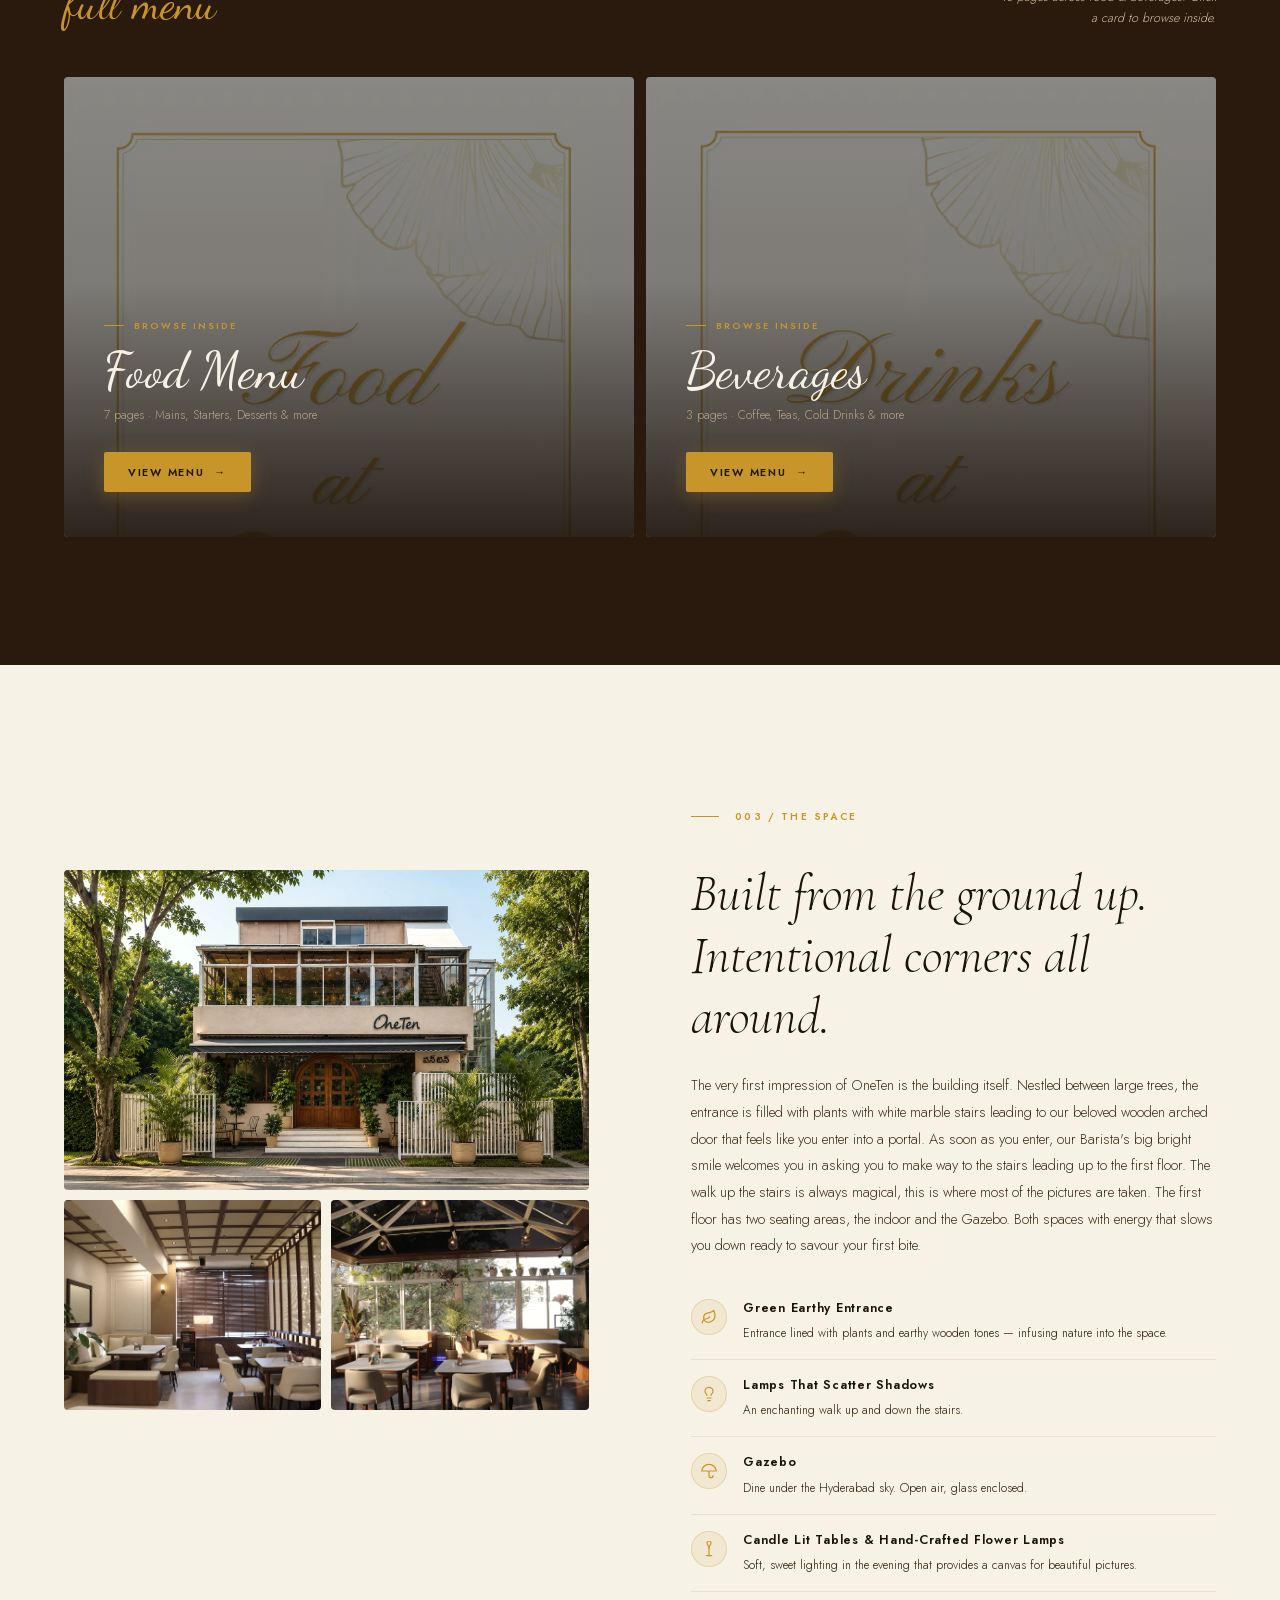
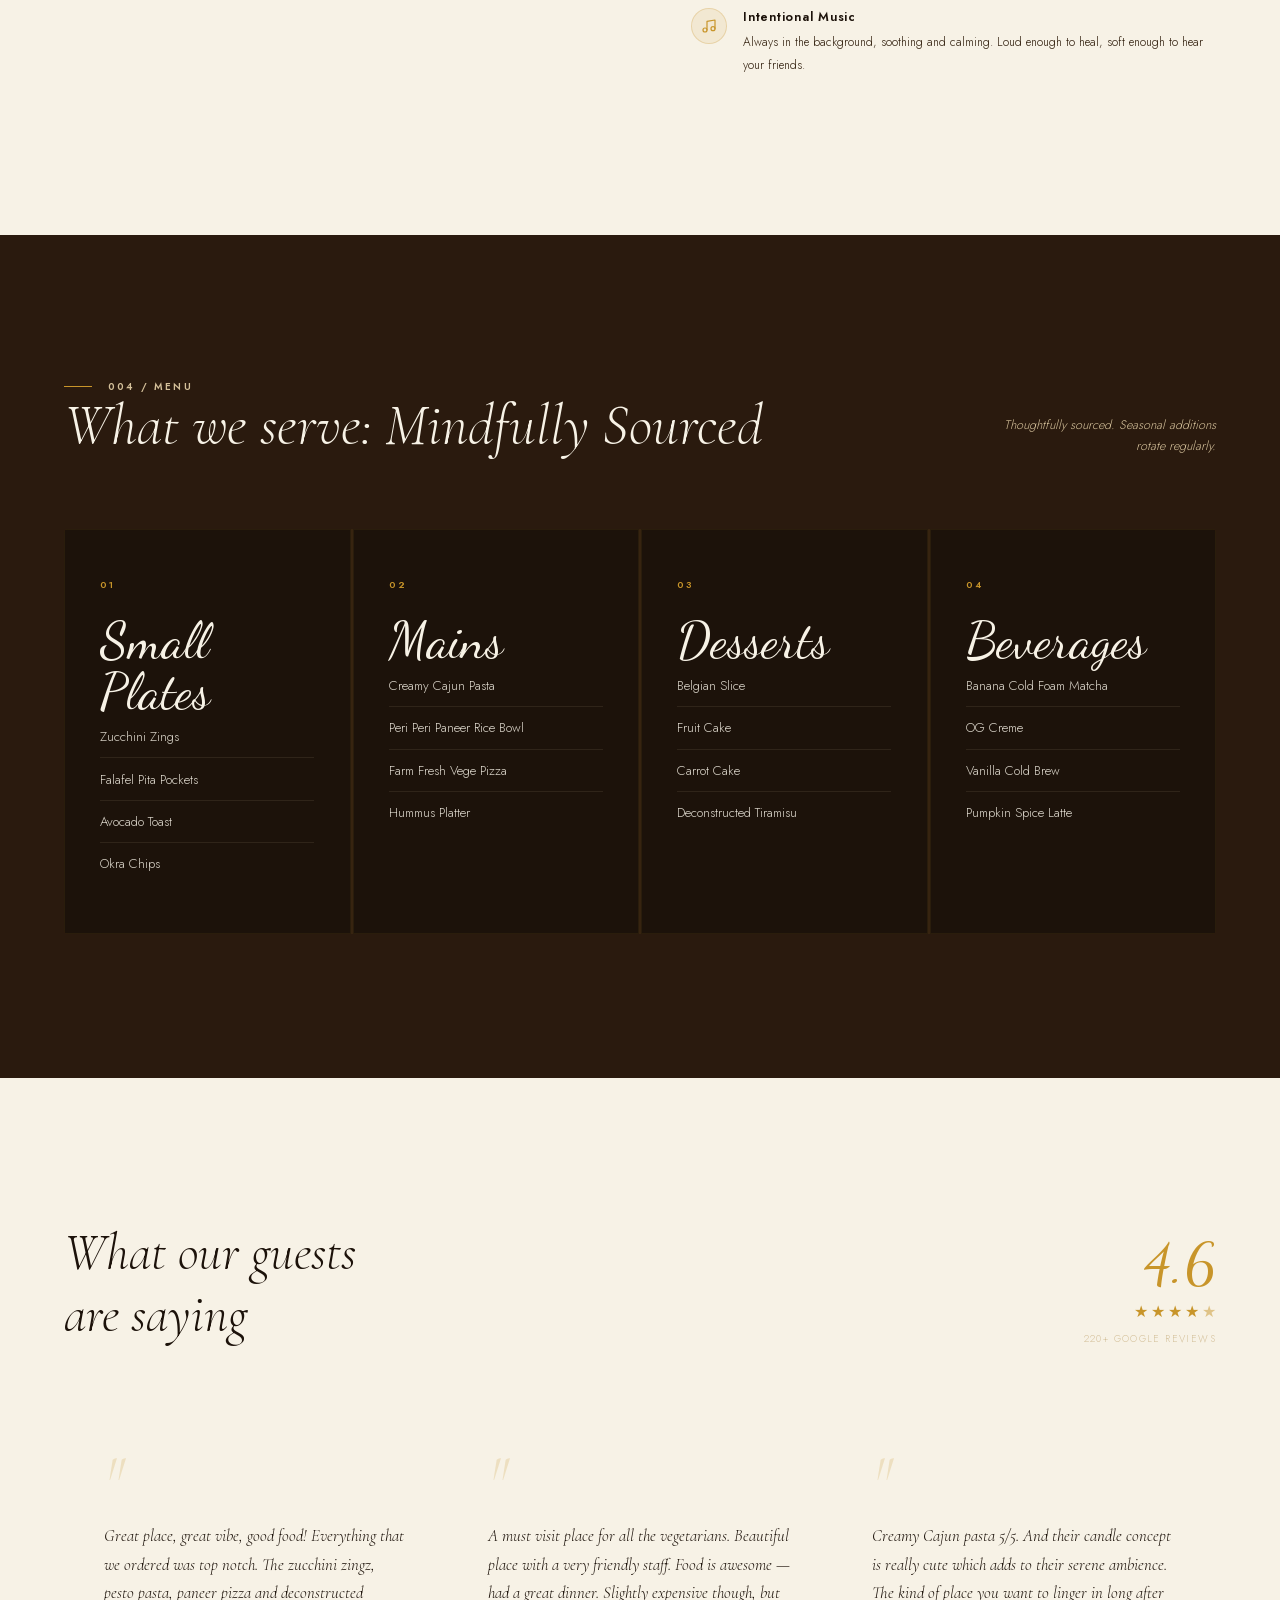
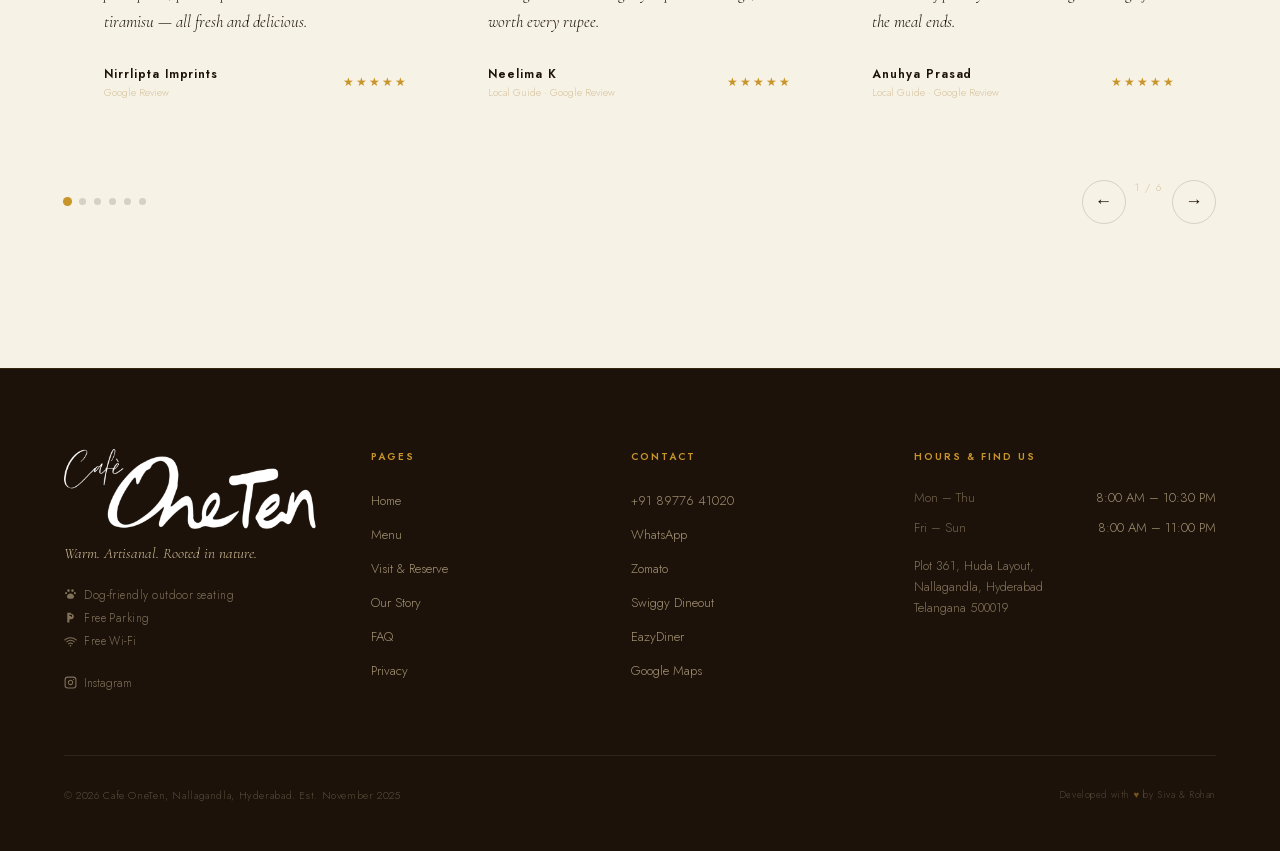
==== commit b111dbae: "fix: replace 'Reserve on WhatsApp' with 'Book on Dineout' sitewide - Remove 'Reserve a Table' button" ====
--- a/index.html
+++ b/index.html
@@ -131,7 +131,7 @@
       "@type": "ReserveAction",
       "target": {
         "@type": "EntryPoint",
-        "urlTemplate": "https://wa.me/918977641020?text=Hi%2C%20I%27d%20like%20to%20reserve%20a%20table",
+        "urlTemplate": "https://www.swiggy.com/restaurants/oneten-nallagandla-beeramguda-hyderabad-1320827/dineout",
         "inLanguage": "en-IN",
         "actionPlatform": ["http://schema.org/DesktopWebPlatform", "http://schema.org/MobileWebPlatform"]
       },
@@ -156,9 +156,9 @@
     <li><a href="/story">Our Story</a></li>
     <li><a href="/faq">FAQ</a></li>
   </ul>
-  <a href="https://wa.me/918977641020?text=Hi%2C%20I%27d%20like%20to%20reserve%20a%20table%20at%20Cafe%20OneTen.%20Date%3A%20%5B%5D%20%7C%20Time%3A%20%5B%5D%20%7C%20Guests%3A%20%5B%5D"
+  <a href="https://www.swiggy.com/restaurants/oneten-nallagandla-beeramguda-hyderabad-1320827/dineout"
      target="_blank" rel="noopener noreferrer"
-     class="nav-cta">Reserve on WhatsApp</a>
+     class="nav-cta">Book on Dineout</a>
   <button class="nav-hamburger" id="navHamburger" aria-label="Open navigation" aria-expanded="false">
     <span></span><span></span><span></span>
   </button>
@@ -171,9 +171,9 @@
   <a href="/story" class="nmm-link">Our Story</a>
   <a href="/faq"   class="nmm-link">FAQ</a>
   <div class="nmm-divider"></div>
-  <a href="https://wa.me/918977641020?text=Hi%2C%20I%27d%20like%20to%20reserve%20a%20table%20at%20Cafe%20OneTen.%20Date%3A%20%5B%5D%20%7C%20Time%3A%20%5B%5D%20%7C%20Guests%3A%20%5B%5D"
+  <a href="https://www.swiggy.com/restaurants/oneten-nallagandla-beeramguda-hyderabad-1320827/dineout"
      target="_blank" rel="noopener noreferrer"
-     class="nmm-cta">Reserve on WhatsApp</a>
+     class="nmm-cta">Book on Dineout</a>
 </div>
 
 <!-- HERO -->
@@ -204,9 +204,6 @@
 
   <!-- Real interactive CTAs — positioned over the button slot in the hero images -->
   <div class="hero-cta-group">
-    <a href="https://wa.me/918977641020?text=Hi%2C%20I%27d%20like%20to%20reserve%20a%20table%20at%20Cafe%20OneTen.%20Date%3A%20%5B%5D%20%7C%20Time%3A%20%5B%5D%20%7C%20Guests%3A%20%5B%5D"
-       target="_blank" rel="noopener noreferrer"
-       class="btn-primary">Reserve a Table</a>
     <a href="/menu" class="btn-ghost">Explore Menu →</a>
   </div>
 
@@ -757,7 +754,7 @@
     <svg width="16" height="16" viewBox="0 0 24 24" fill="none" stroke="currentColor" stroke-width="1.8" stroke-linecap="round" stroke-linejoin="round" aria-hidden="true"><path d="M22 16.92v3a2 2 0 01-2.18 2 19.79 19.79 0 01-8.63-3.07 19.5 19.5 0 01-6-6A19.79 19.79 0 012.12 4.18 2 2 0 014.11 2h3a2 2 0 012 1.72c.127.96.361 1.903.7 2.81a2 2 0 01-.45 2.11L8.09 9.91a16 16 0 006 6l1.27-1.27a2 2 0 012.11-.45c.907.339 1.85.573 2.81.7A2 2 0 0122 16.92z"/></svg>
     Call
   </a>
-  <a href="https://wa.me/918977641020?text=Hi%2C%20I%27d%20like%20to%20reserve%20a%20table%20at%20Cafe%20OneTen.%20Date%3A%20%5B%5D%20%7C%20Time%3A%20%5B%5D%20%7C%20Guests%3A%20%5B%5D"
+  <a href="https://www.swiggy.com/restaurants/oneten-nallagandla-beeramguda-hyderabad-1320827/dineout"
      target="_blank" rel="noopener noreferrer"
      class="smcta-wa" aria-label="WhatsApp Cafe OneTen">
     <svg width="16" height="16" viewBox="0 0 24 24" fill="currentColor" aria-hidden="true"><path d="M17.472 14.382c-.297-.149-1.758-.867-2.03-.967-.273-.099-.471-.148-.67.15-.197.297-.767.966-.94 1.164-.173.199-.347.223-.644.075-.297-.15-1.255-.463-2.39-1.475-.883-.788-1.48-1.761-1.653-2.059-.173-.297-.018-.458.13-.606.134-.133.298-.347.446-.52.149-.174.198-.298.298-.497.099-.198.05-.371-.025-.52-.075-.149-.669-1.612-.916-2.207-.242-.579-.487-.5-.669-.51-.173-.008-.371-.01-.57-.01-.198 0-.52.074-.792.372-.272.297-1.04 1.016-1.04 2.479 0 1.462 1.065 2.875 1.213 3.074.149.198 2.096 3.2 5.077 4.487.709.306 1.262.489 1.694.625.712.227 1.36.195 1.871.118.571-.085 1.758-.719 2.006-1.413.248-.694.248-1.289.173-1.413-.074-.124-.272-.198-.57-.347m-5.421 7.403h-.004a9.87 9.87 0 01-5.031-1.378l-.361-.214-3.741.982.998-3.648-.235-.374a9.86 9.86 0 01-1.51-5.26c.001-5.45 4.436-9.884 9.888-9.884 2.64 0 5.122 1.03 6.988 2.898a9.825 9.825 0 012.893 6.994c-.003 5.45-4.437 9.884-9.885 9.884m8.413-18.297A11.815 11.815 0 0012.05 0C5.495 0 .16 5.335.157 11.892c0 2.096.547 4.142 1.588 5.945L.057 24l6.305-1.654a11.882 11.882 0 005.683 1.448h.005c6.554 0 11.89-5.335 11.893-11.893a11.821 11.821 0 00-3.48-8.413z"/></svg>
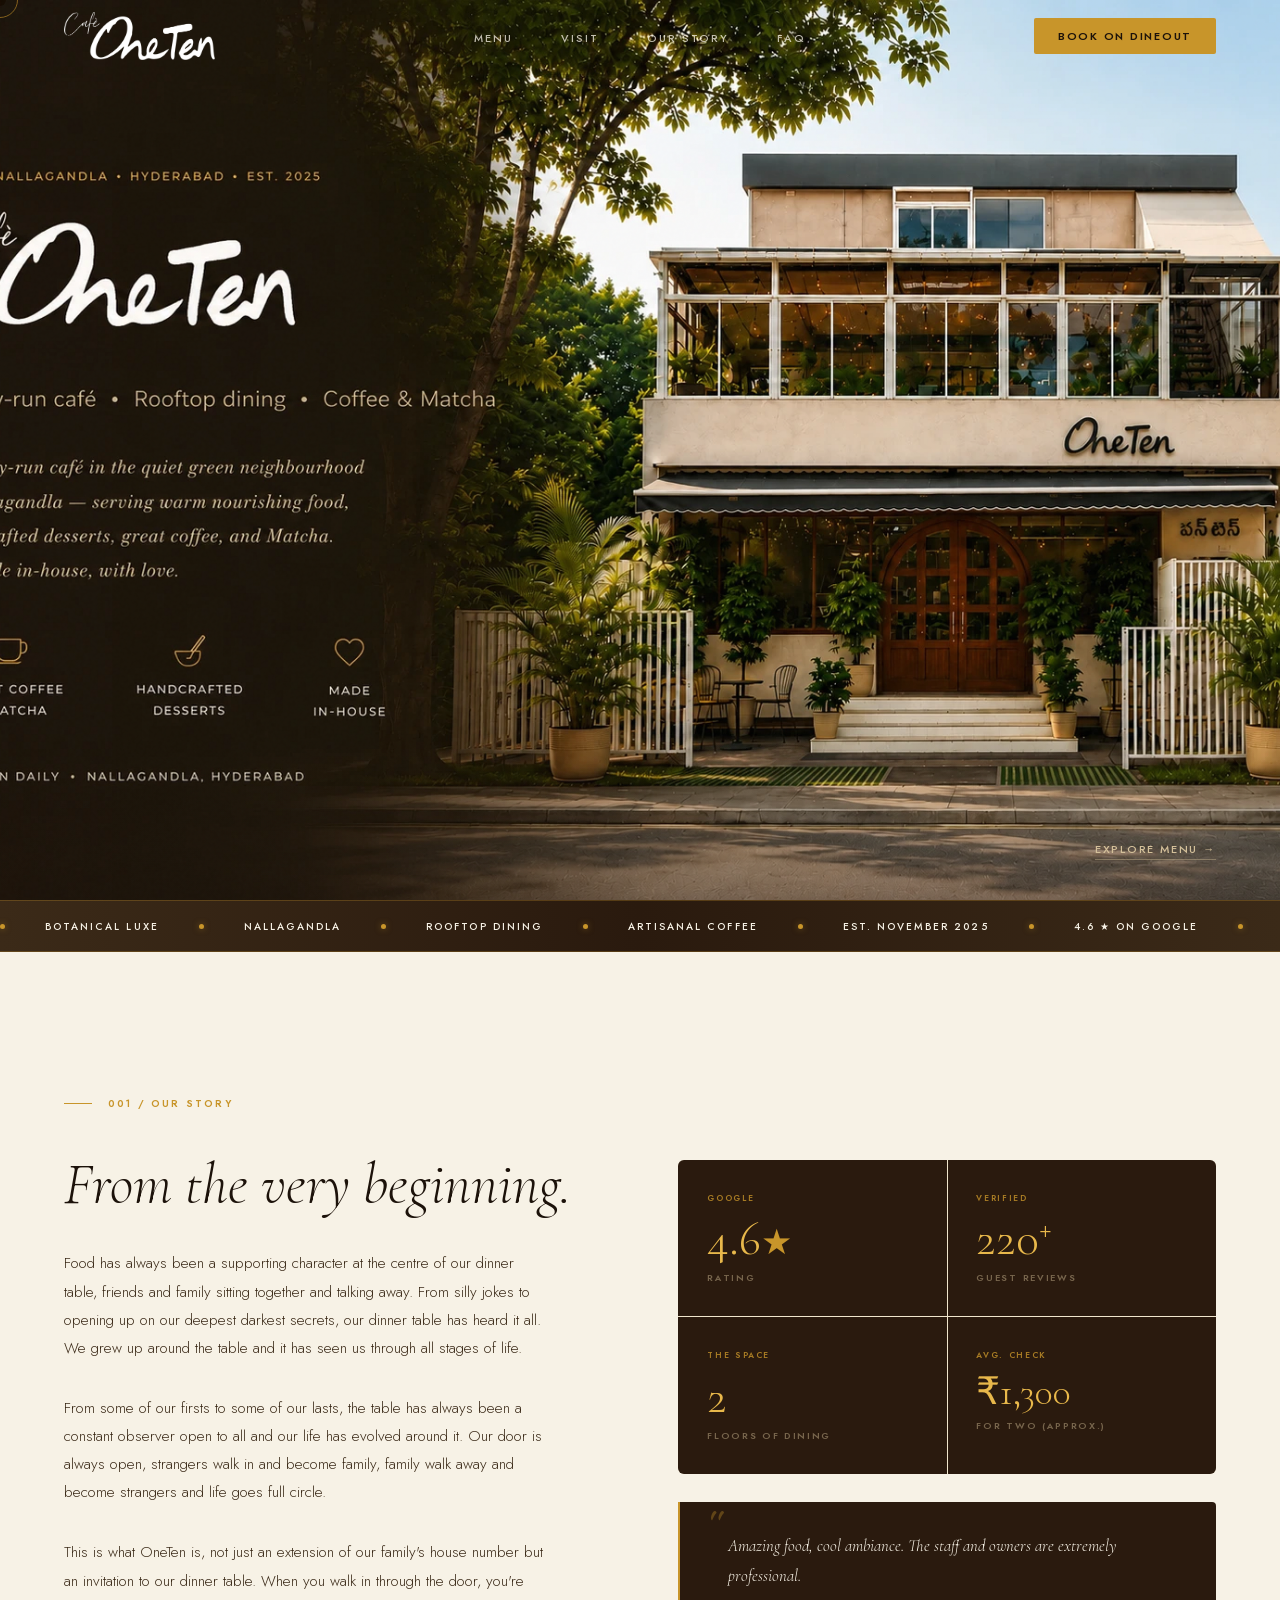
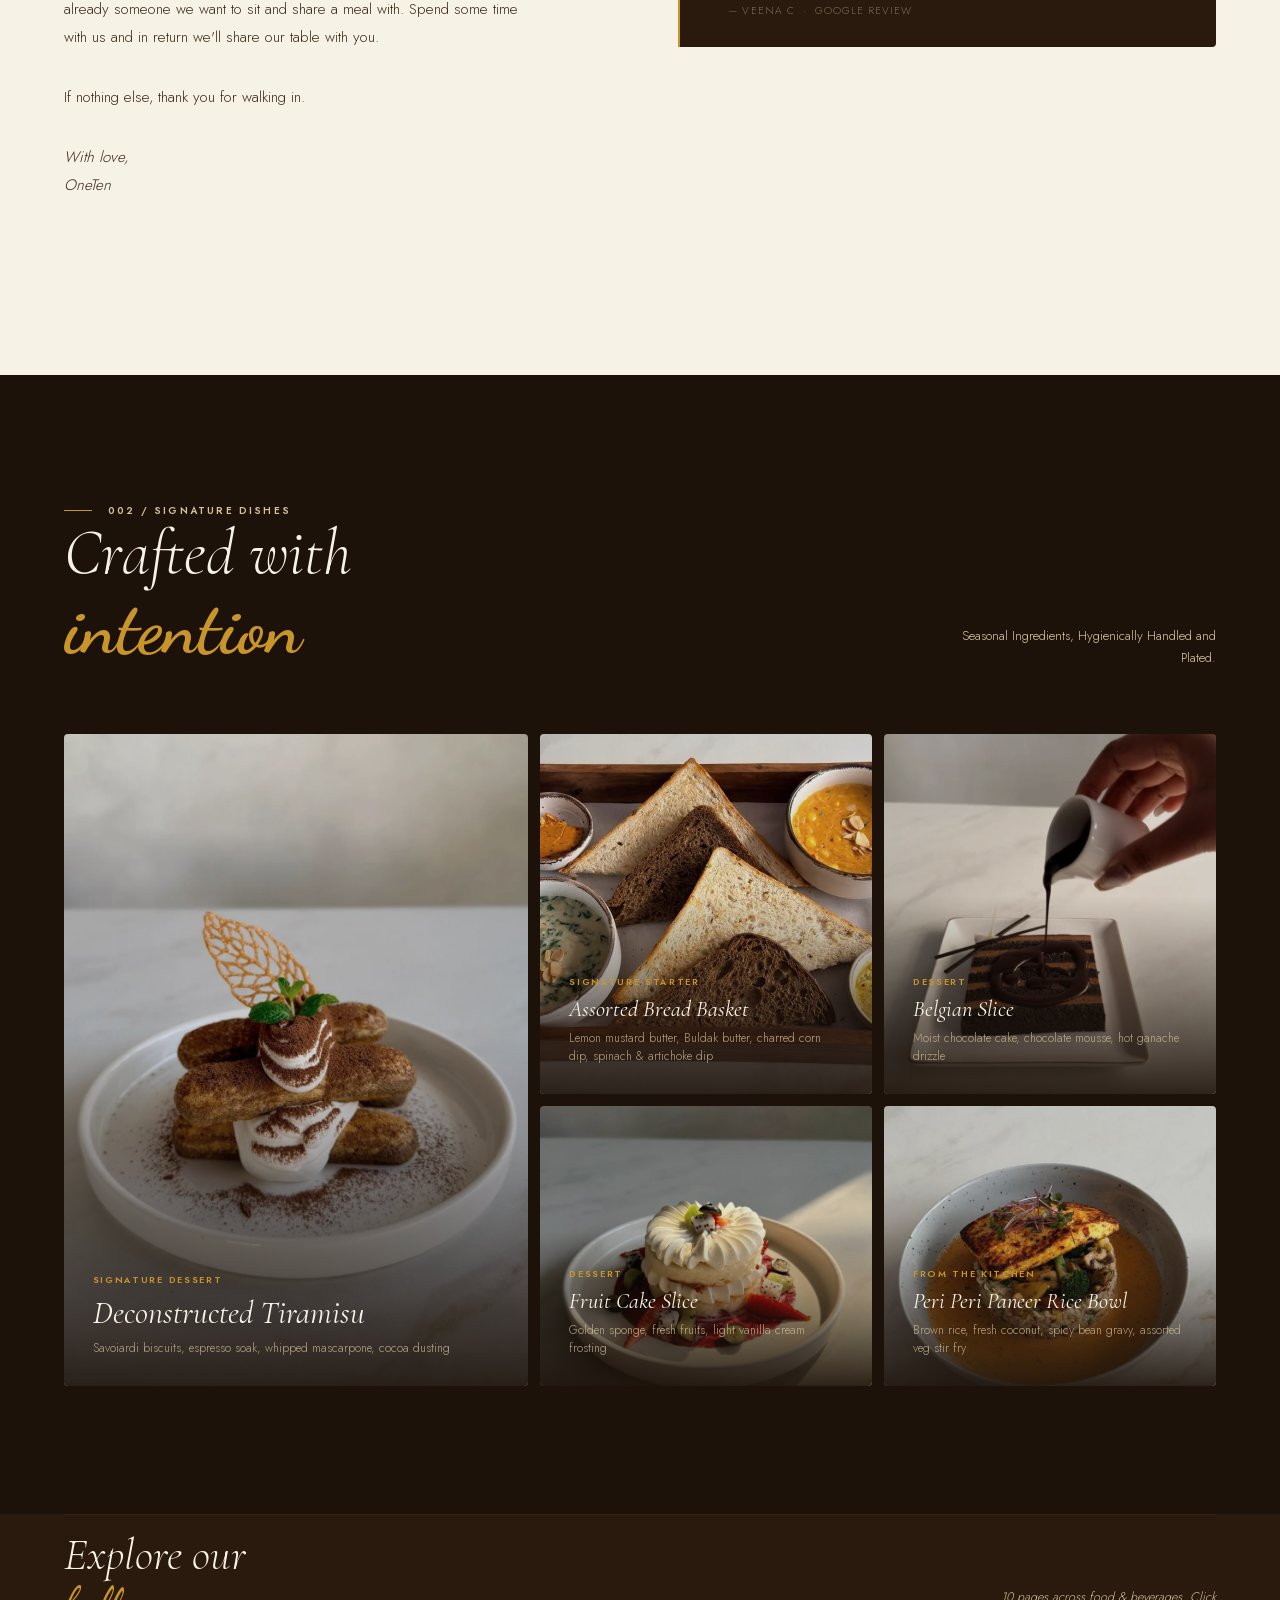
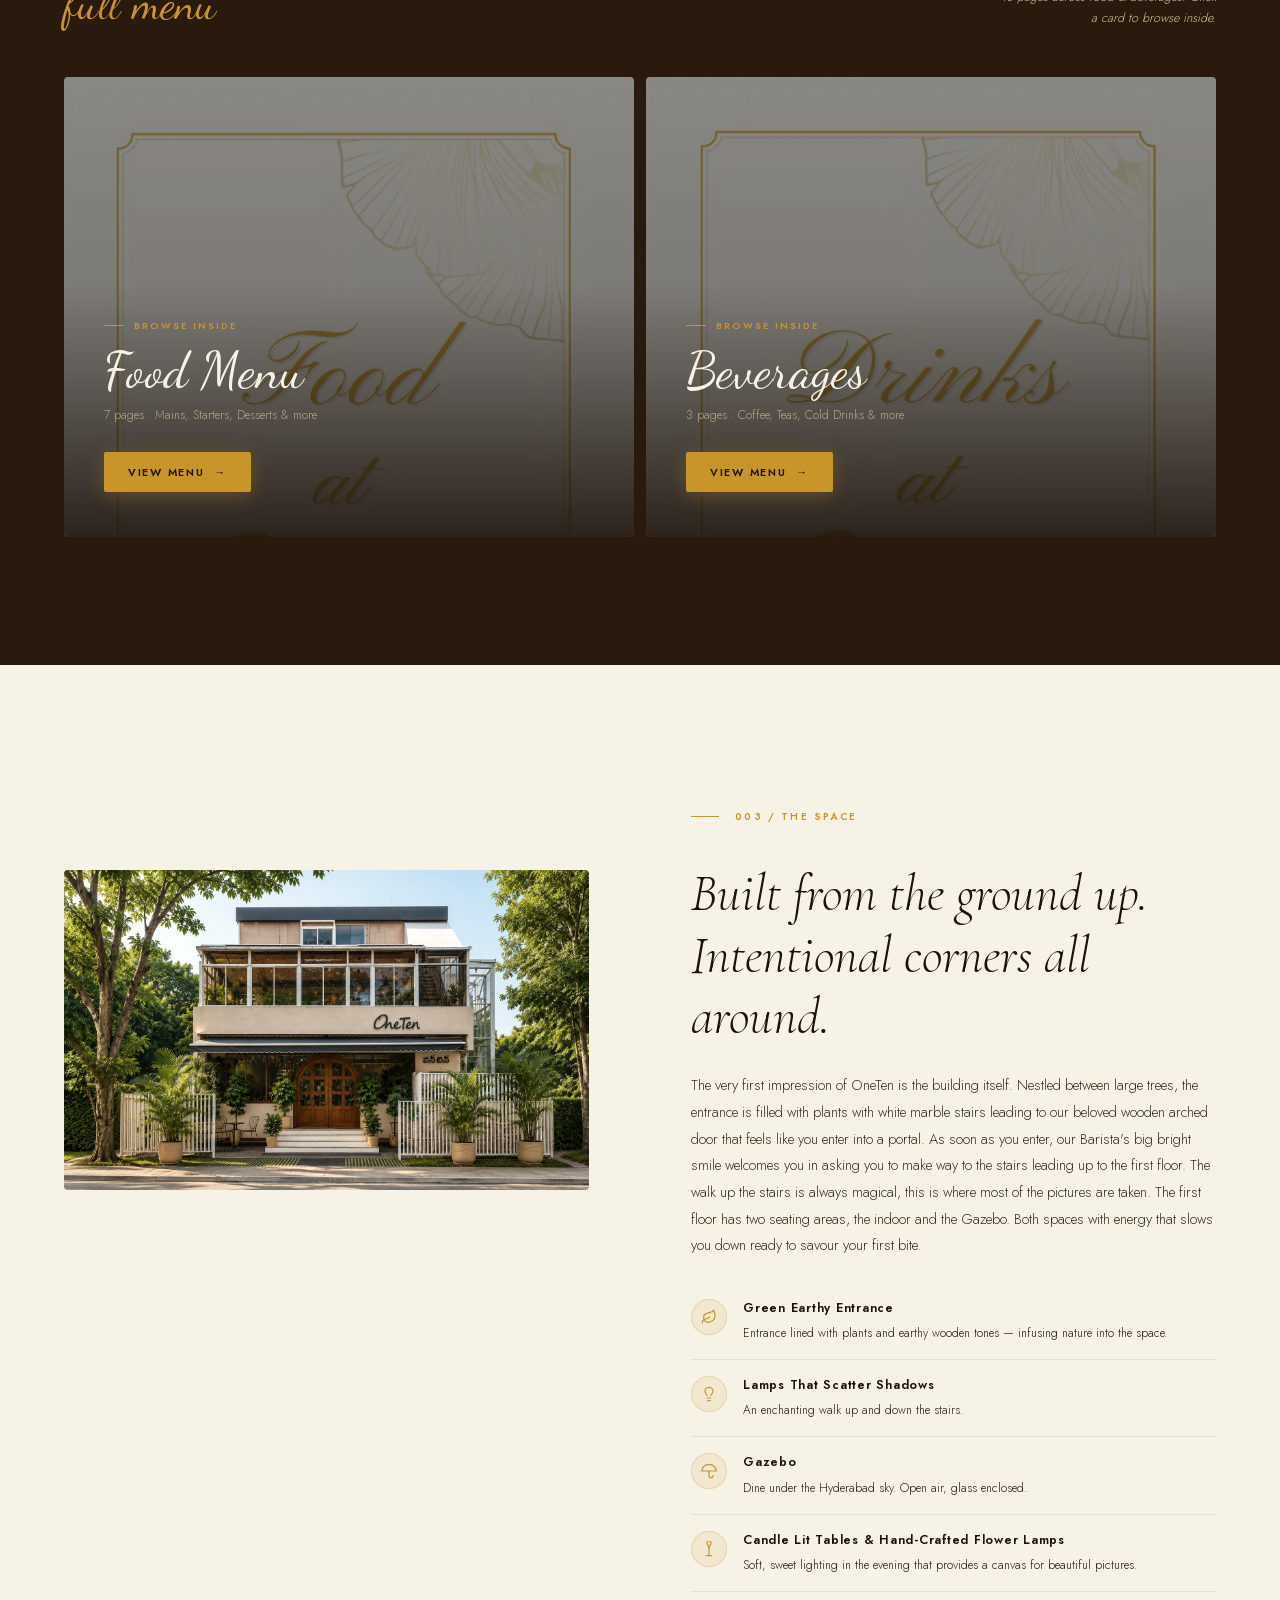
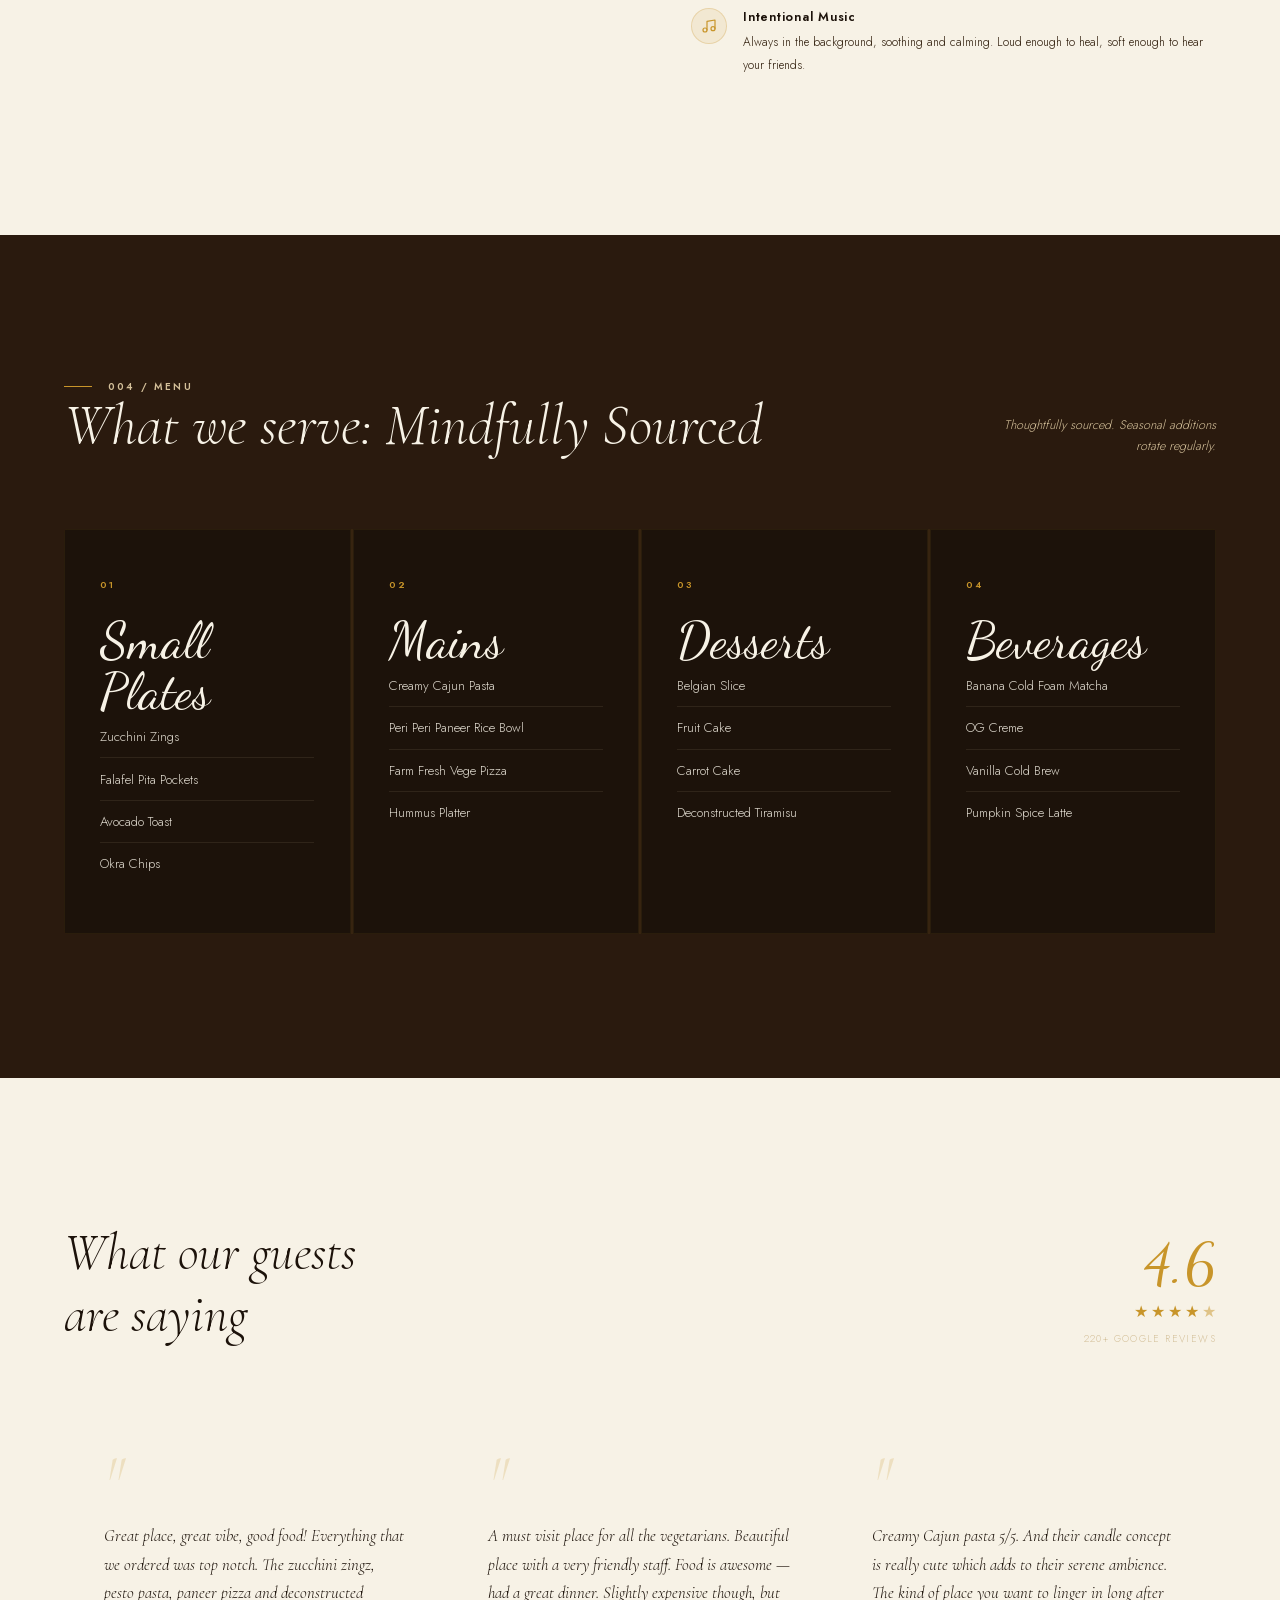
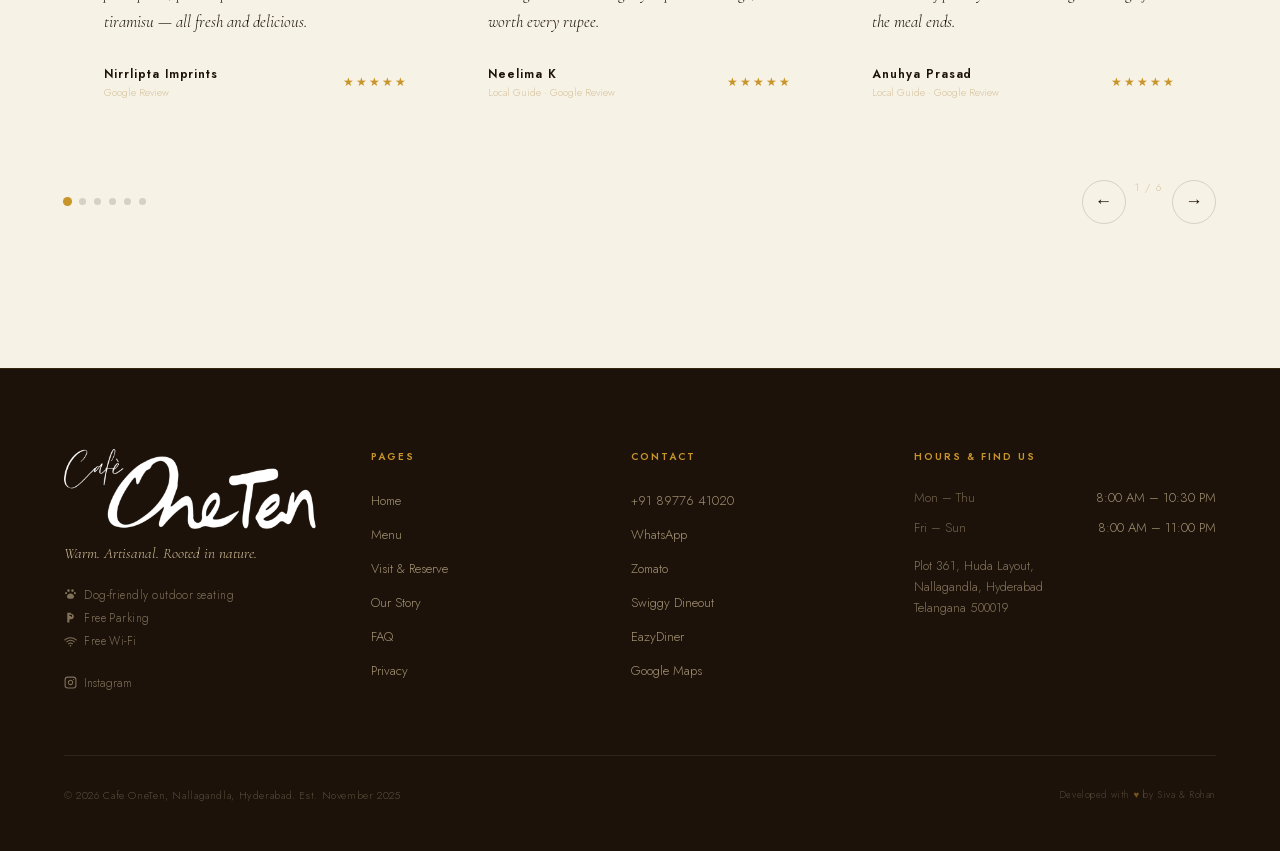
==== commit f9fc7a17: "fix: restore WhatsApp link in sticky mobile CTA bar sitewide The bottom-bar WhatsApp button was inco" ====
--- a/index.html
+++ b/index.html
@@ -754,7 +754,7 @@
     <svg width="16" height="16" viewBox="0 0 24 24" fill="none" stroke="currentColor" stroke-width="1.8" stroke-linecap="round" stroke-linejoin="round" aria-hidden="true"><path d="M22 16.92v3a2 2 0 01-2.18 2 19.79 19.79 0 01-8.63-3.07 19.5 19.5 0 01-6-6A19.79 19.79 0 012.12 4.18 2 2 0 014.11 2h3a2 2 0 012 1.72c.127.96.361 1.903.7 2.81a2 2 0 01-.45 2.11L8.09 9.91a16 16 0 006 6l1.27-1.27a2 2 0 012.11-.45c.907.339 1.85.573 2.81.7A2 2 0 0122 16.92z"/></svg>
     Call
   </a>
-  <a href="https://www.swiggy.com/restaurants/oneten-nallagandla-beeramguda-hyderabad-1320827/dineout"
+  <a href="https://wa.me/918977641020"
      target="_blank" rel="noopener noreferrer"
      class="smcta-wa" aria-label="WhatsApp Cafe OneTen">
     <svg width="16" height="16" viewBox="0 0 24 24" fill="currentColor" aria-hidden="true"><path d="M17.472 14.382c-.297-.149-1.758-.867-2.03-.967-.273-.099-.471-.148-.67.15-.197.297-.767.966-.94 1.164-.173.199-.347.223-.644.075-.297-.15-1.255-.463-2.39-1.475-.883-.788-1.48-1.761-1.653-2.059-.173-.297-.018-.458.13-.606.134-.133.298-.347.446-.52.149-.174.198-.298.298-.497.099-.198.05-.371-.025-.52-.075-.149-.669-1.612-.916-2.207-.242-.579-.487-.5-.669-.51-.173-.008-.371-.01-.57-.01-.198 0-.52.074-.792.372-.272.297-1.04 1.016-1.04 2.479 0 1.462 1.065 2.875 1.213 3.074.149.198 2.096 3.2 5.077 4.487.709.306 1.262.489 1.694.625.712.227 1.36.195 1.871.118.571-.085 1.758-.719 2.006-1.413.248-.694.248-1.289.173-1.413-.074-.124-.272-.198-.57-.347m-5.421 7.403h-.004a9.87 9.87 0 01-5.031-1.378l-.361-.214-3.741.982.998-3.648-.235-.374a9.86 9.86 0 01-1.51-5.26c.001-5.45 4.436-9.884 9.888-9.884 2.64 0 5.122 1.03 6.988 2.898a9.825 9.825 0 012.893 6.994c-.003 5.45-4.437 9.884-9.885 9.884m8.413-18.297A11.815 11.815 0 0012.05 0C5.495 0 .16 5.335.157 11.892c0 2.096.547 4.142 1.588 5.945L.057 24l6.305-1.654a11.882 11.882 0 005.683 1.448h.005c6.554 0 11.89-5.335 11.893-11.893a11.821 11.821 0 00-3.48-8.413z"/></svg>
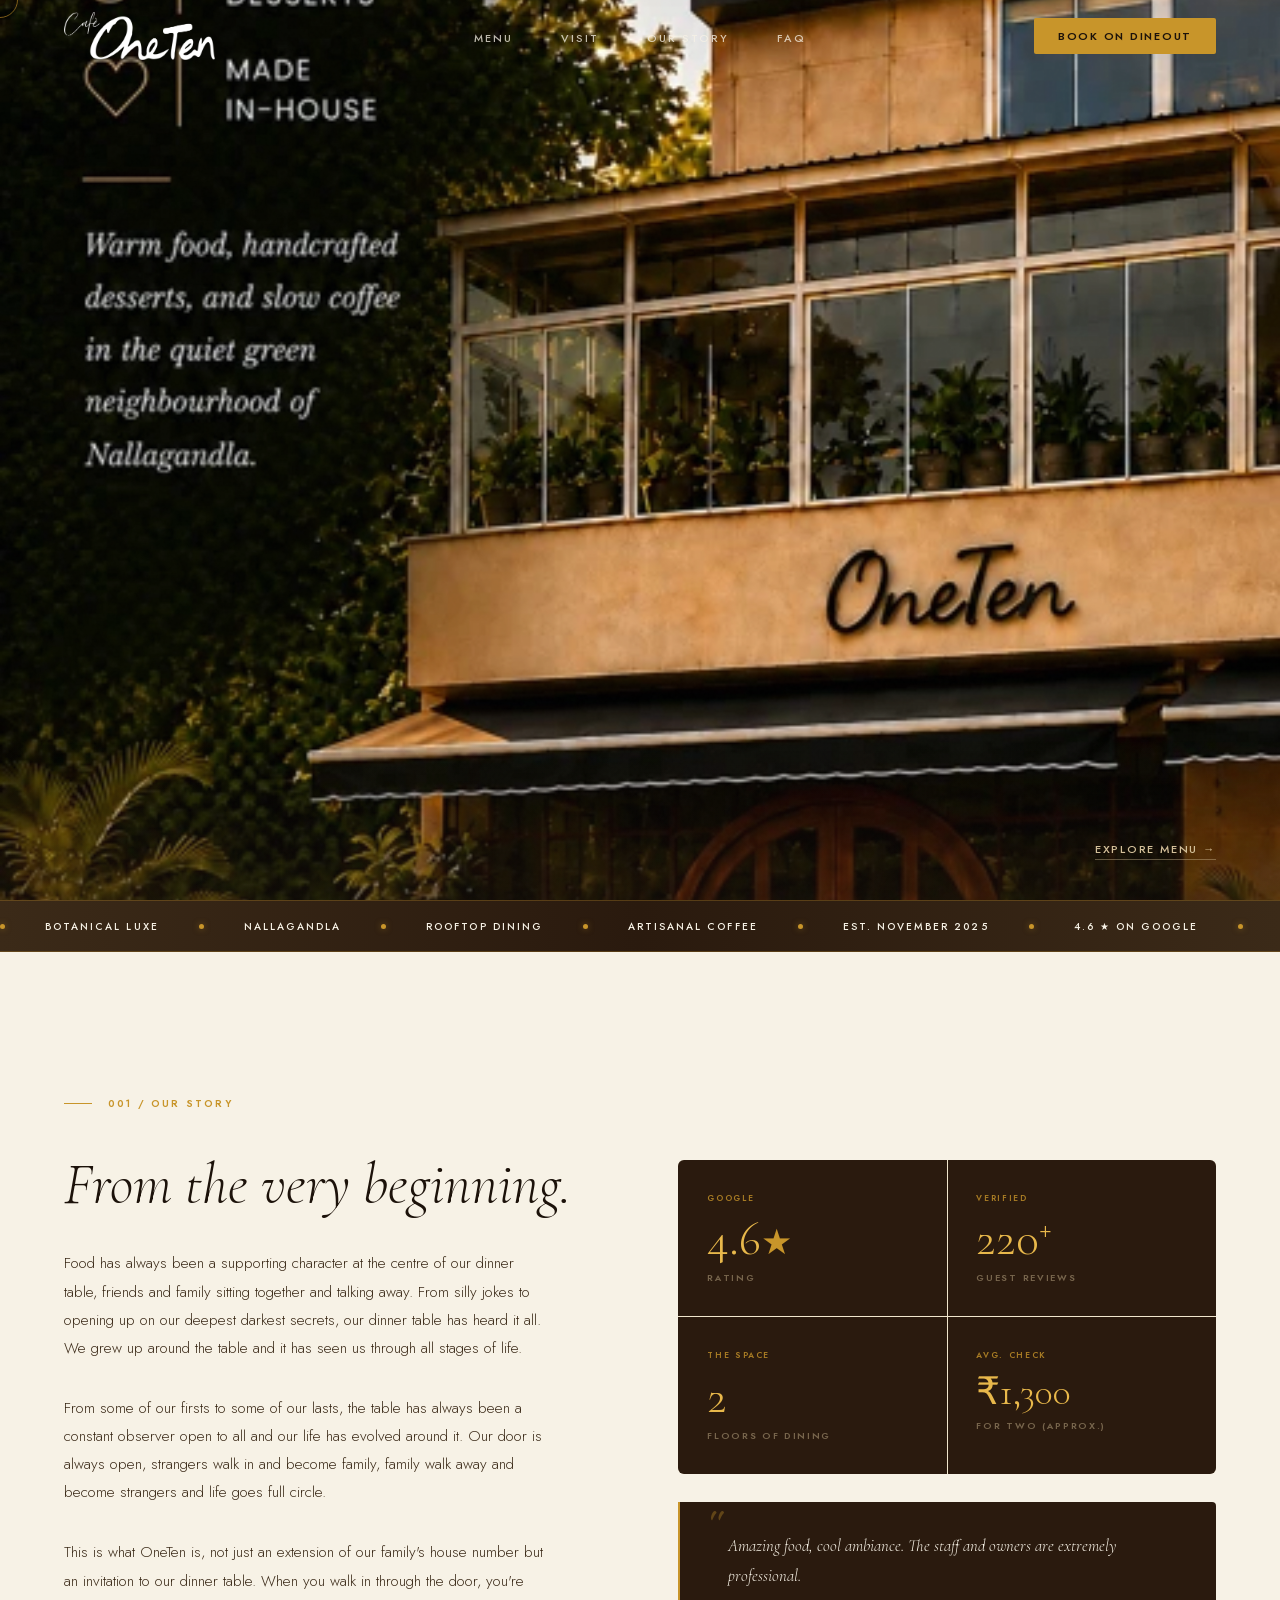
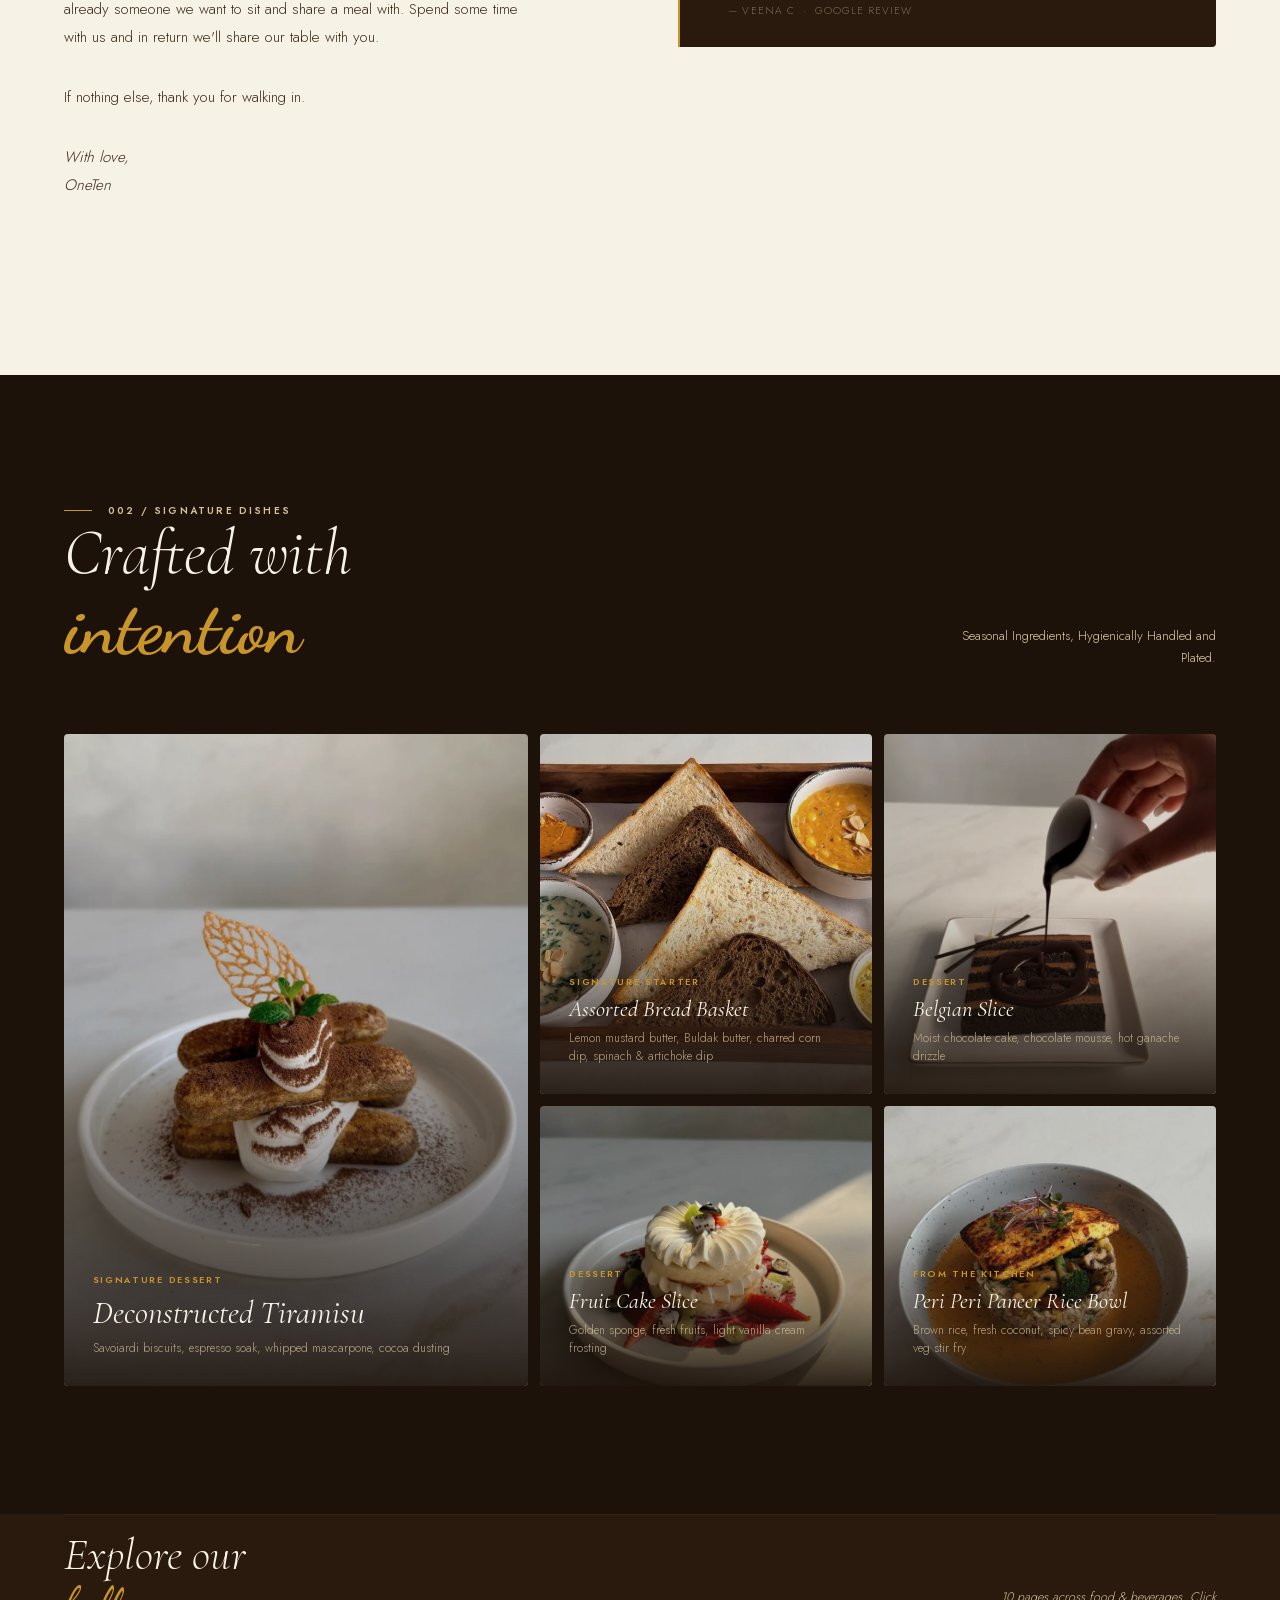
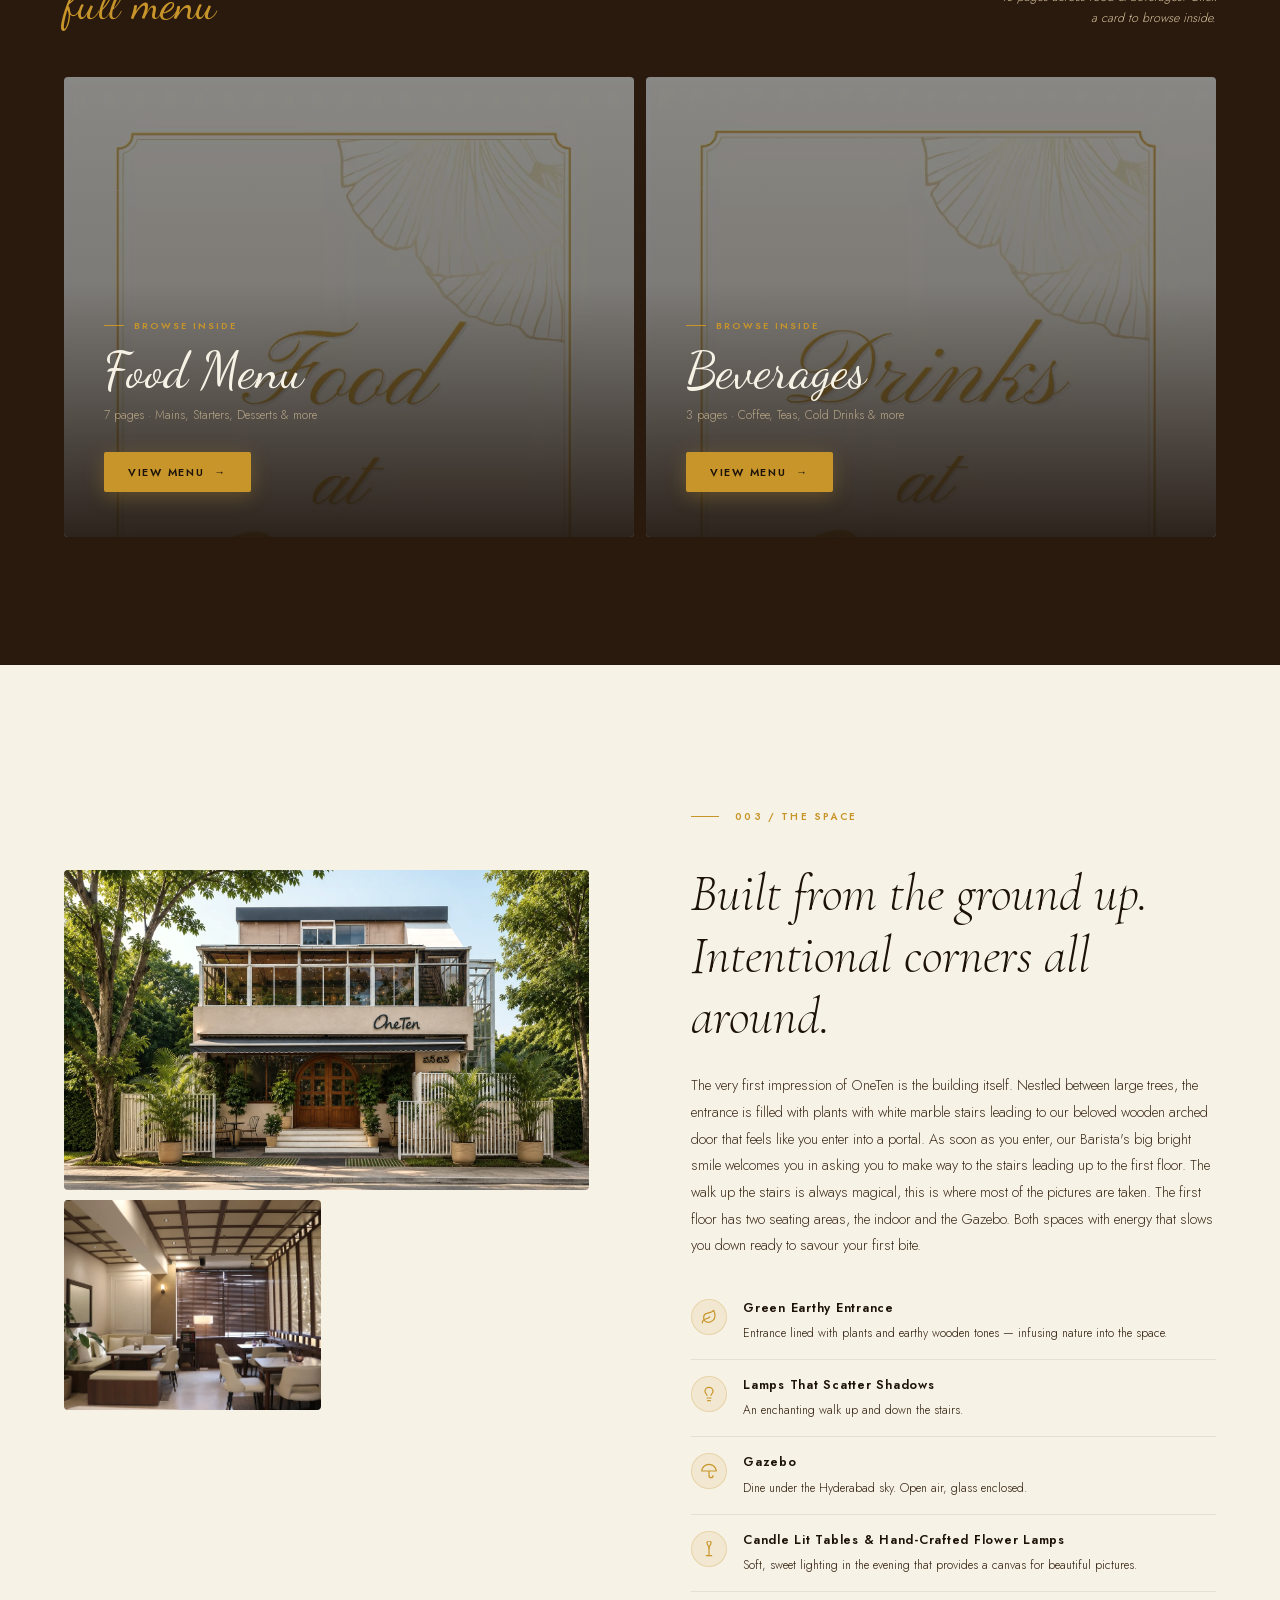
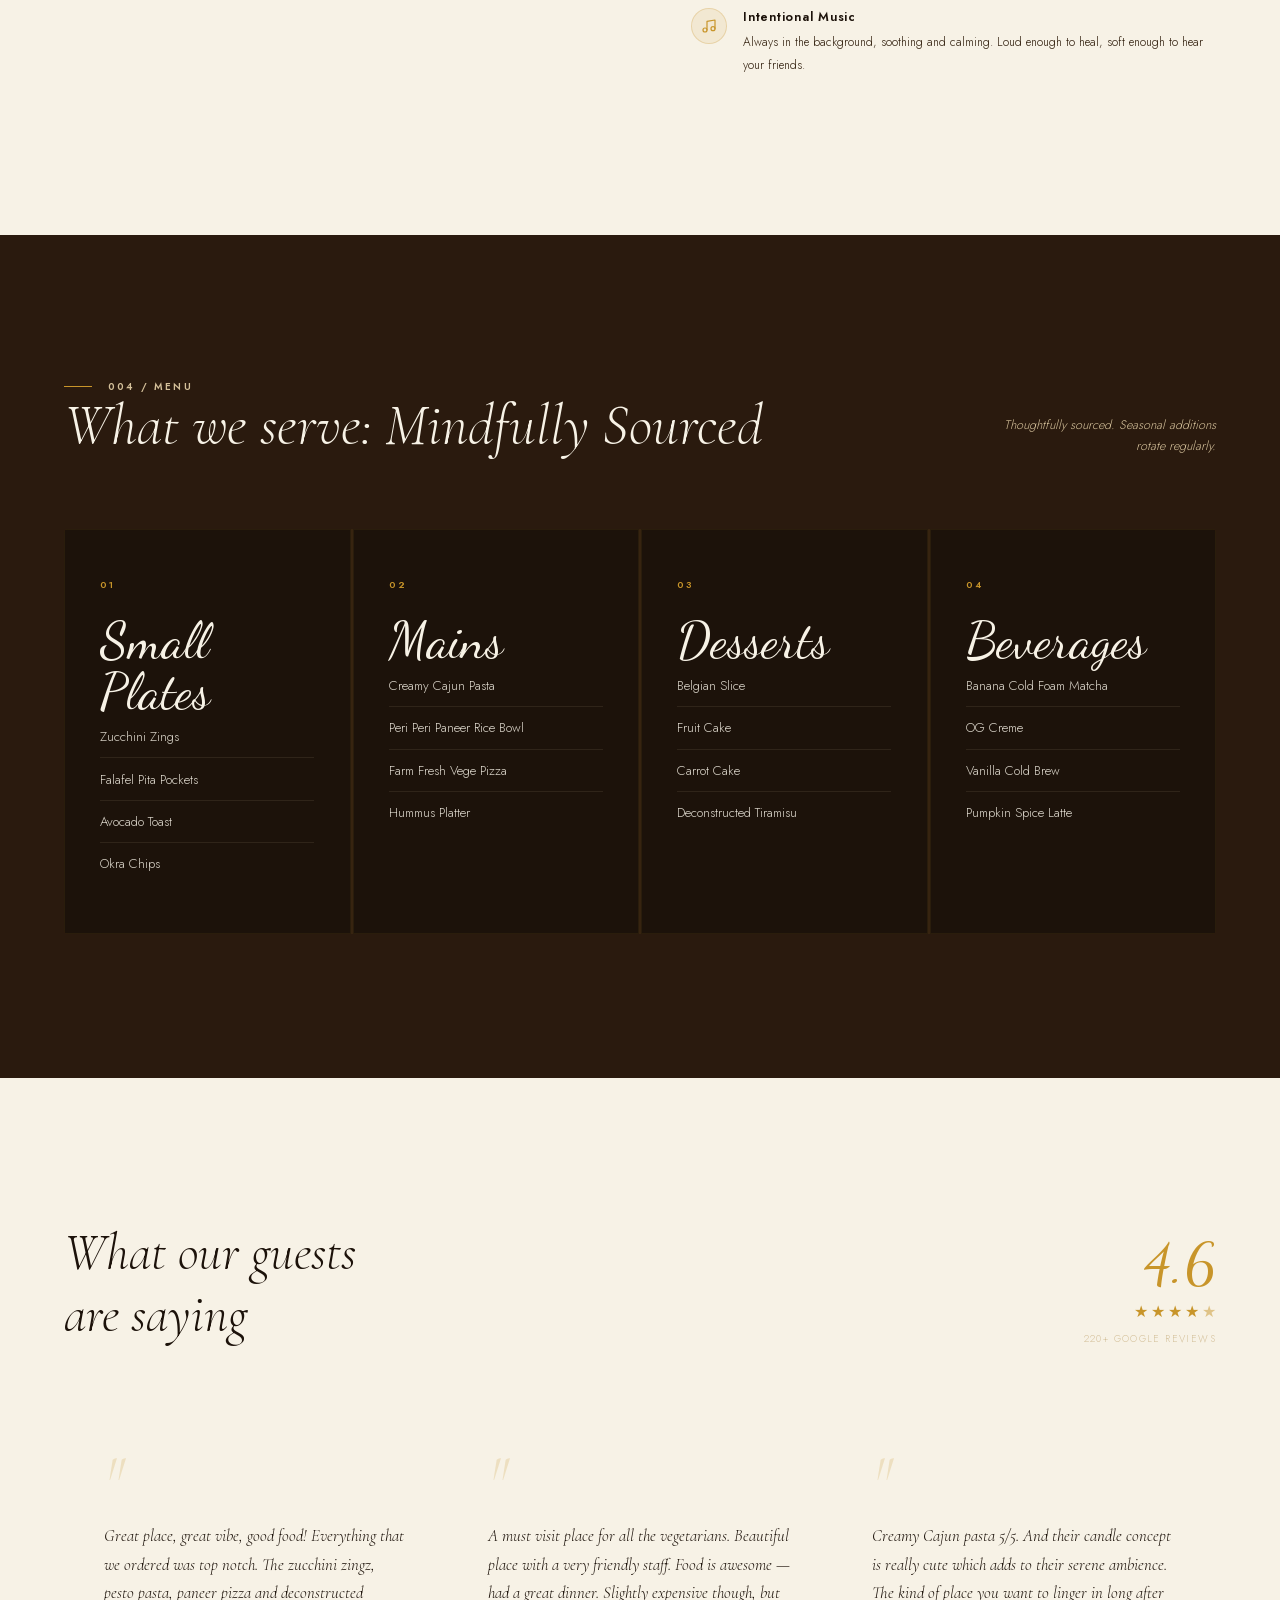
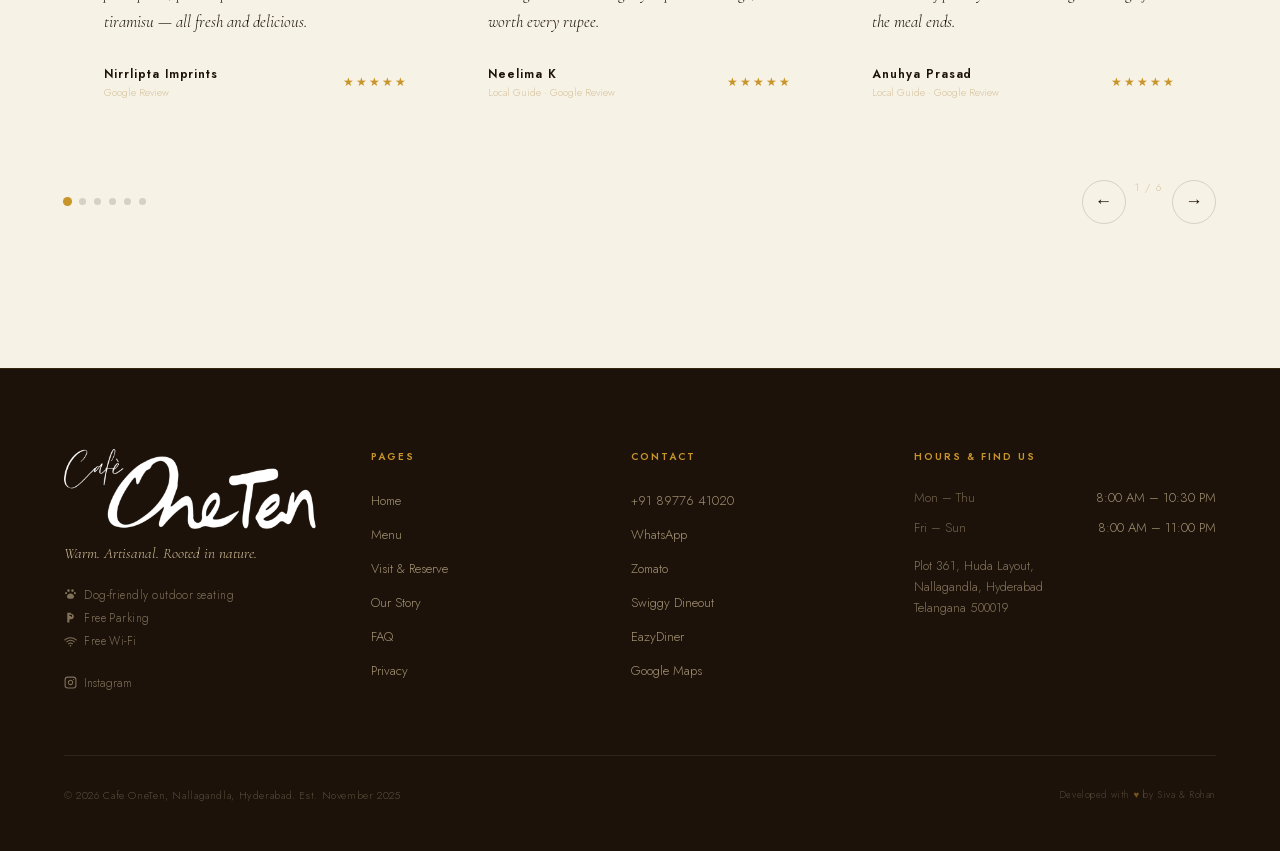
==== commit f4c53187: "fix: add trailing slashes to all internal links sitewide Updates all nav links, footer links, CTA bu" ====
--- a/index.html
+++ b/index.html
@@ -151,10 +151,10 @@
 <nav id="nav">
   <a href="/" class="nav-logo"><img src="/img/logo/oneten-white-logo.webp" alt="Cafe OneTen" height="40" width="40"></a>
   <ul class="nav-links">
-    <li><a href="/menu">Menu</a></li>
-    <li><a href="/visit">Visit</a></li>
-    <li><a href="/story">Our Story</a></li>
-    <li><a href="/faq">FAQ</a></li>
+    <li><a href="/menu/">Menu</a></li>
+    <li><a href="/visit/">Visit</a></li>
+    <li><a href="/story/">Our Story</a></li>
+    <li><a href="/faq/">FAQ</a></li>
   </ul>
   <a href="https://www.swiggy.com/restaurants/oneten-nallagandla-beeramguda-hyderabad-1320827/dineout"
      target="_blank" rel="noopener noreferrer"
@@ -166,10 +166,10 @@
 
 <div class="nav-mobile-menu" id="navMobileMenu" aria-hidden="true">
   <div class="nmm-label">Navigate</div>
-  <a href="/menu"  class="nmm-link">Menu</a>
-  <a href="/visit" class="nmm-link">Visit</a>
-  <a href="/story" class="nmm-link">Our Story</a>
-  <a href="/faq"   class="nmm-link">FAQ</a>
+  <a href="/menu/"  class="nmm-link">Menu</a>
+  <a href="/visit/" class="nmm-link">Visit</a>
+  <a href="/story/" class="nmm-link">Our Story</a>
+  <a href="/faq/"   class="nmm-link">FAQ</a>
   <div class="nmm-divider"></div>
   <a href="https://www.swiggy.com/restaurants/oneten-nallagandla-beeramguda-hyderabad-1320827/dineout"
      target="_blank" rel="noopener noreferrer"
@@ -204,7 +204,7 @@
 
   <!-- Real interactive CTAs — positioned over the button slot in the hero images -->
   <div class="hero-cta-group">
-    <a href="/menu" class="btn-ghost">Explore Menu →</a>
+    <a href="/menu/" class="btn-ghost">Explore Menu →</a>
   </div>
 
 
@@ -690,11 +690,11 @@
       <div class="footer-col-title">Pages</div>
       <ul class="footer-links">
         <li><a href="/">Home</a></li>
-        <li><a href="/menu">Menu</a></li>
-        <li><a href="/visit">Visit &amp; Reserve</a></li>
-        <li><a href="/story">Our Story</a></li>
-        <li><a href="/faq">FAQ</a></li>
-        <li><a href="/privacy">Privacy</a></li>
+        <li><a href="/menu/">Menu</a></li>
+        <li><a href="/visit/">Visit &amp; Reserve</a></li>
+        <li><a href="/story/">Our Story</a></li>
+        <li><a href="/faq/">FAQ</a></li>
+        <li><a href="/privacy/">Privacy</a></li>
       </ul>
     </div>
     <div>
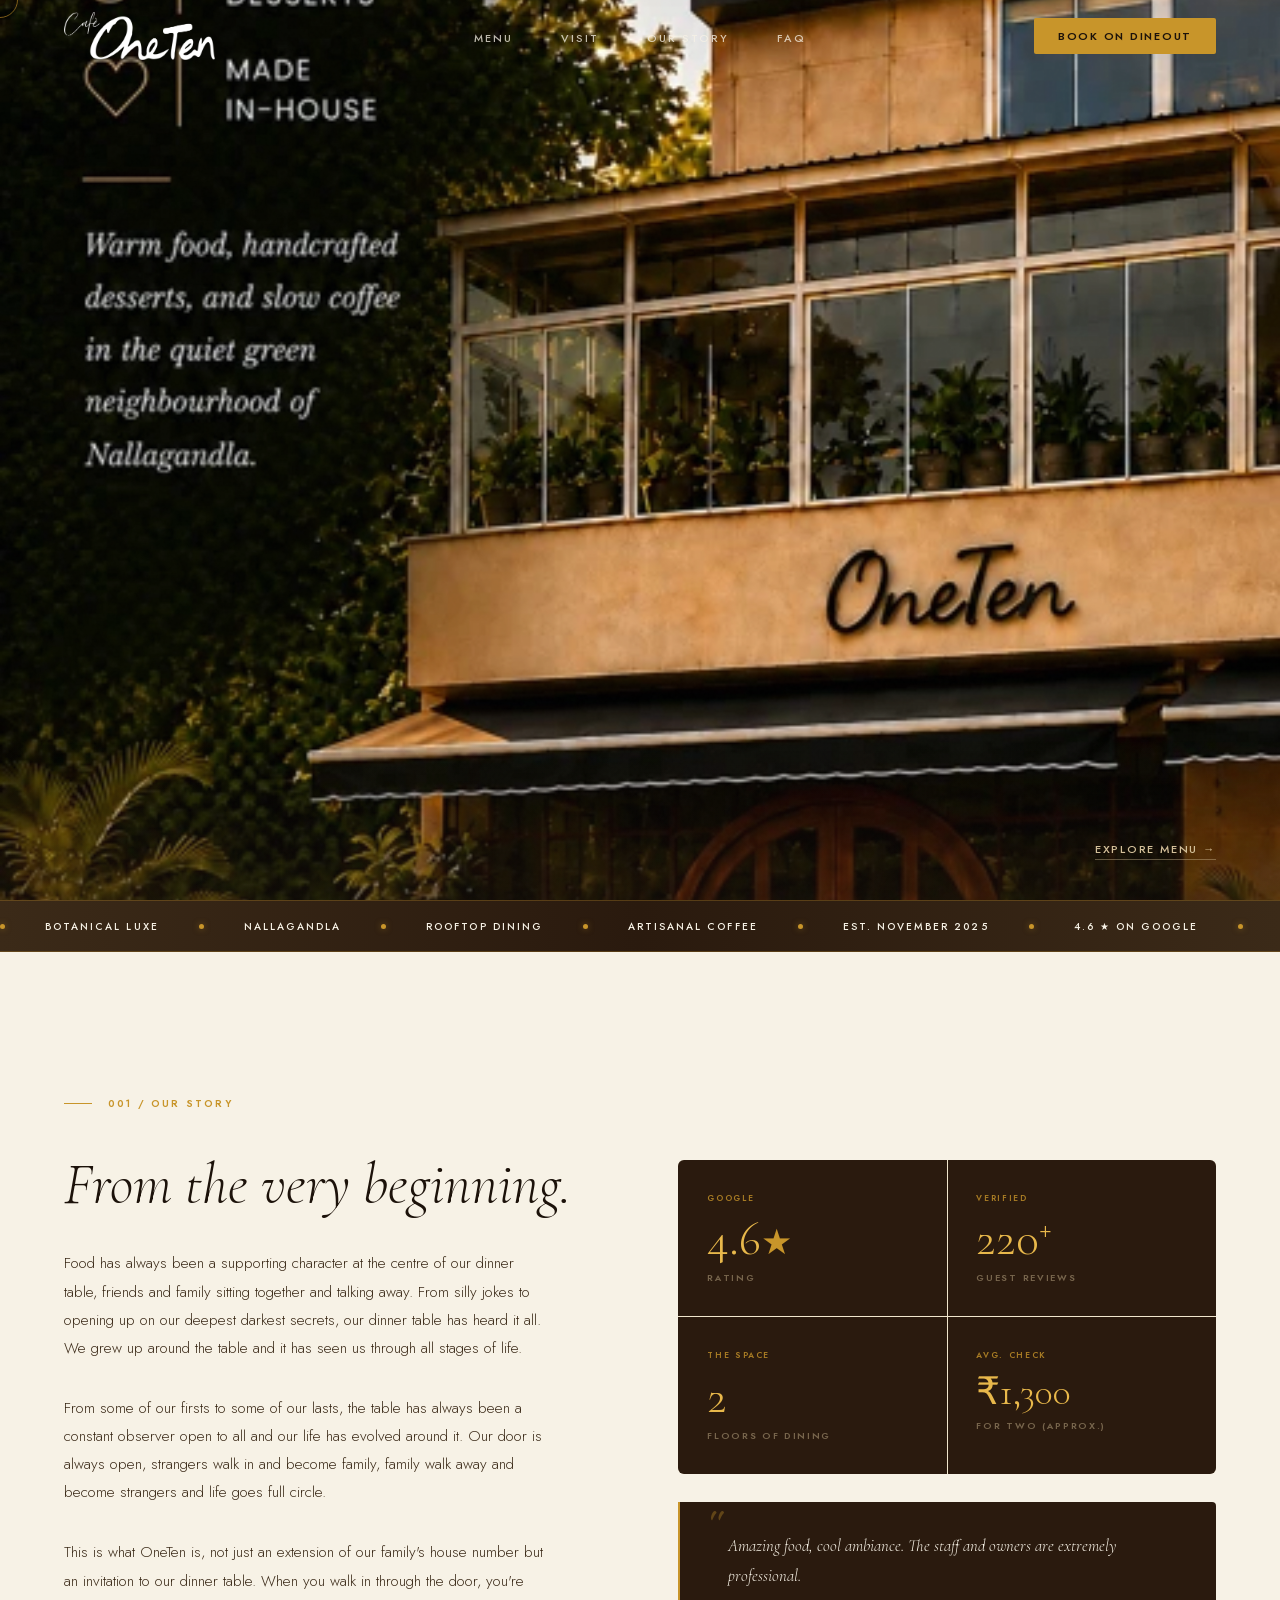
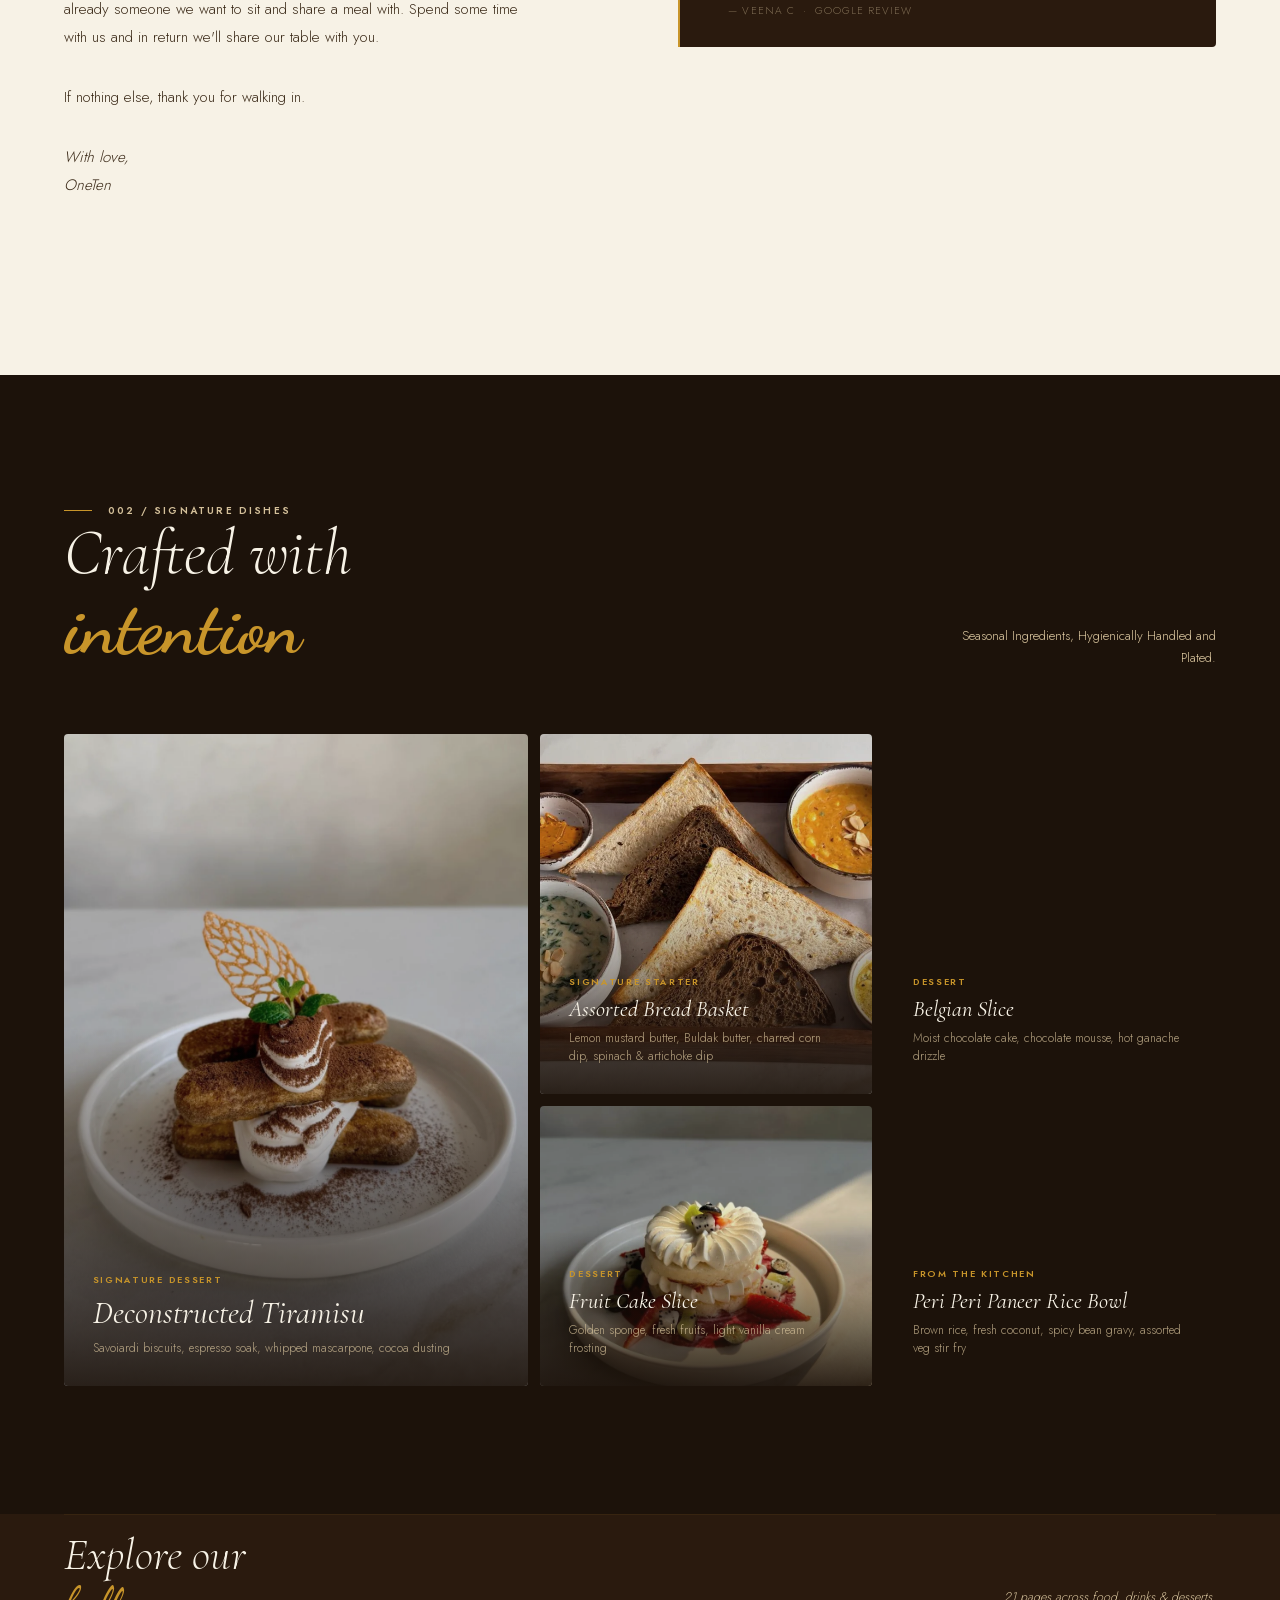
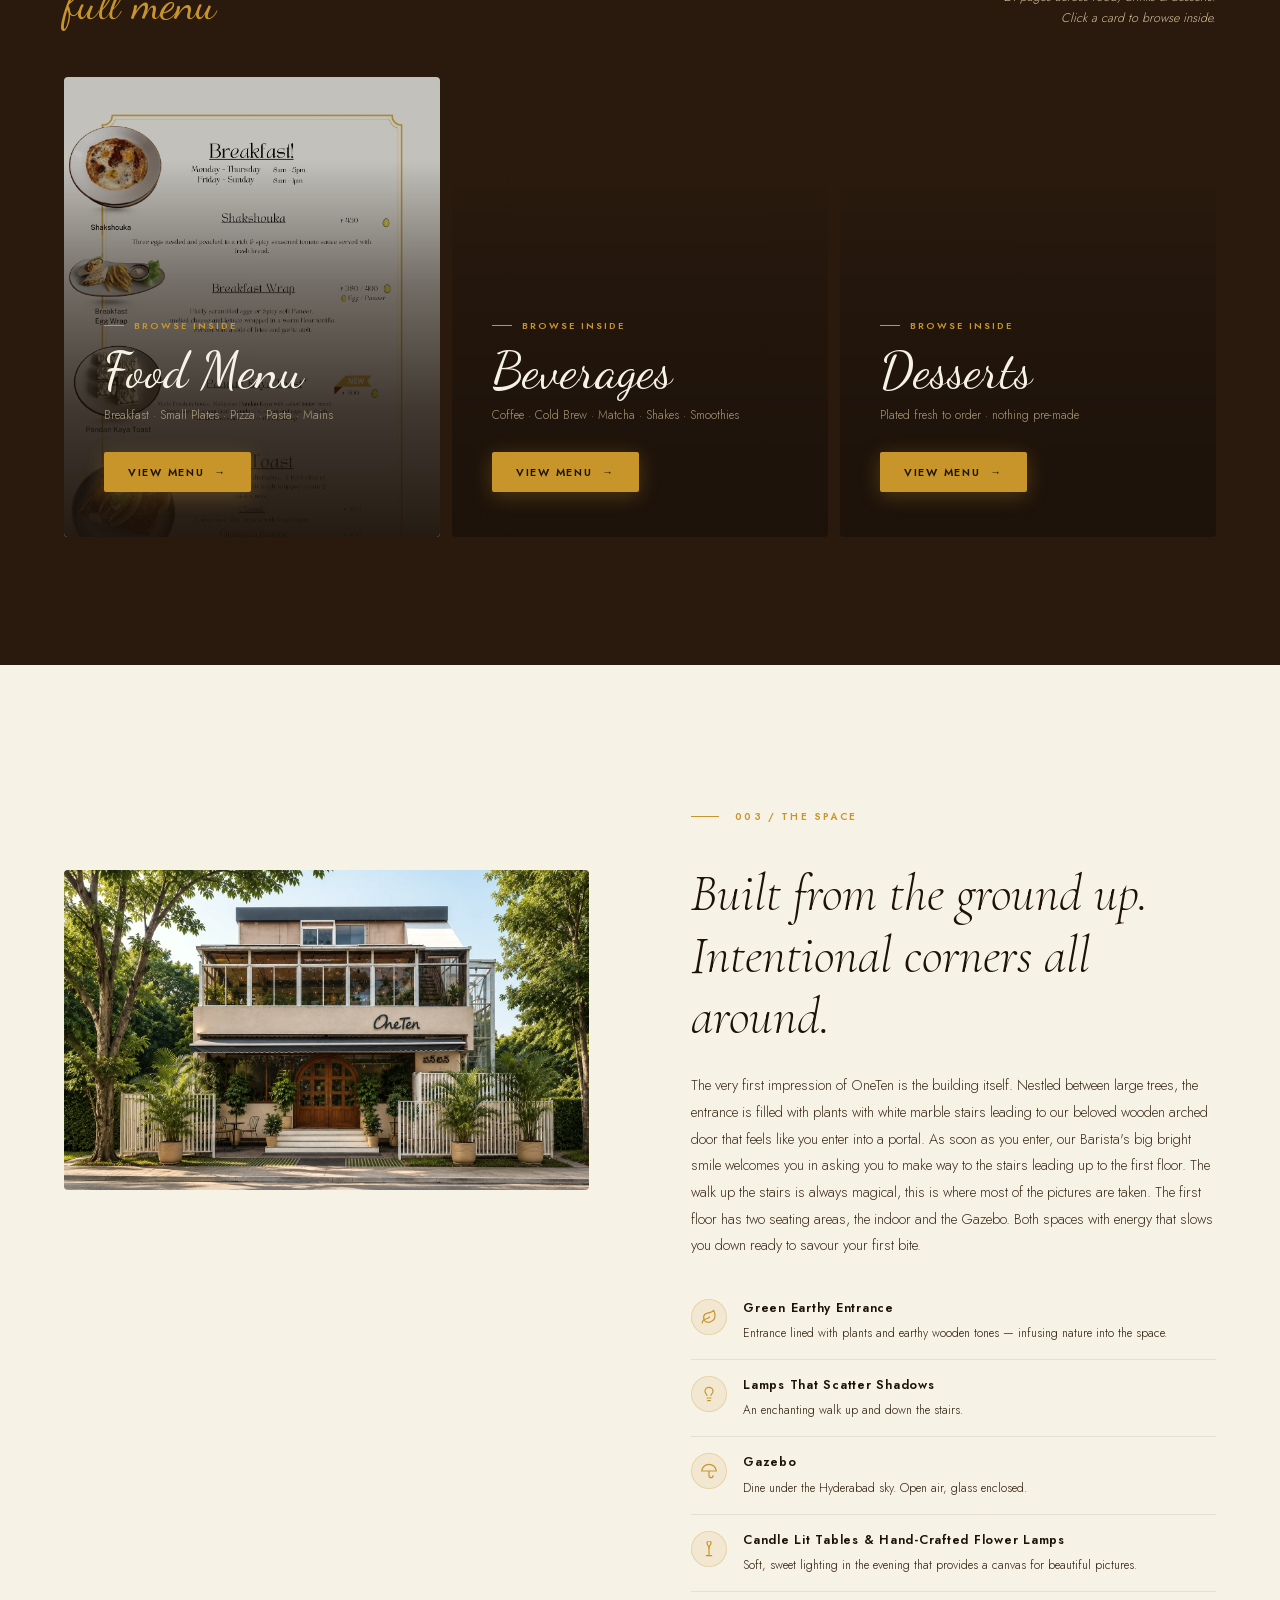
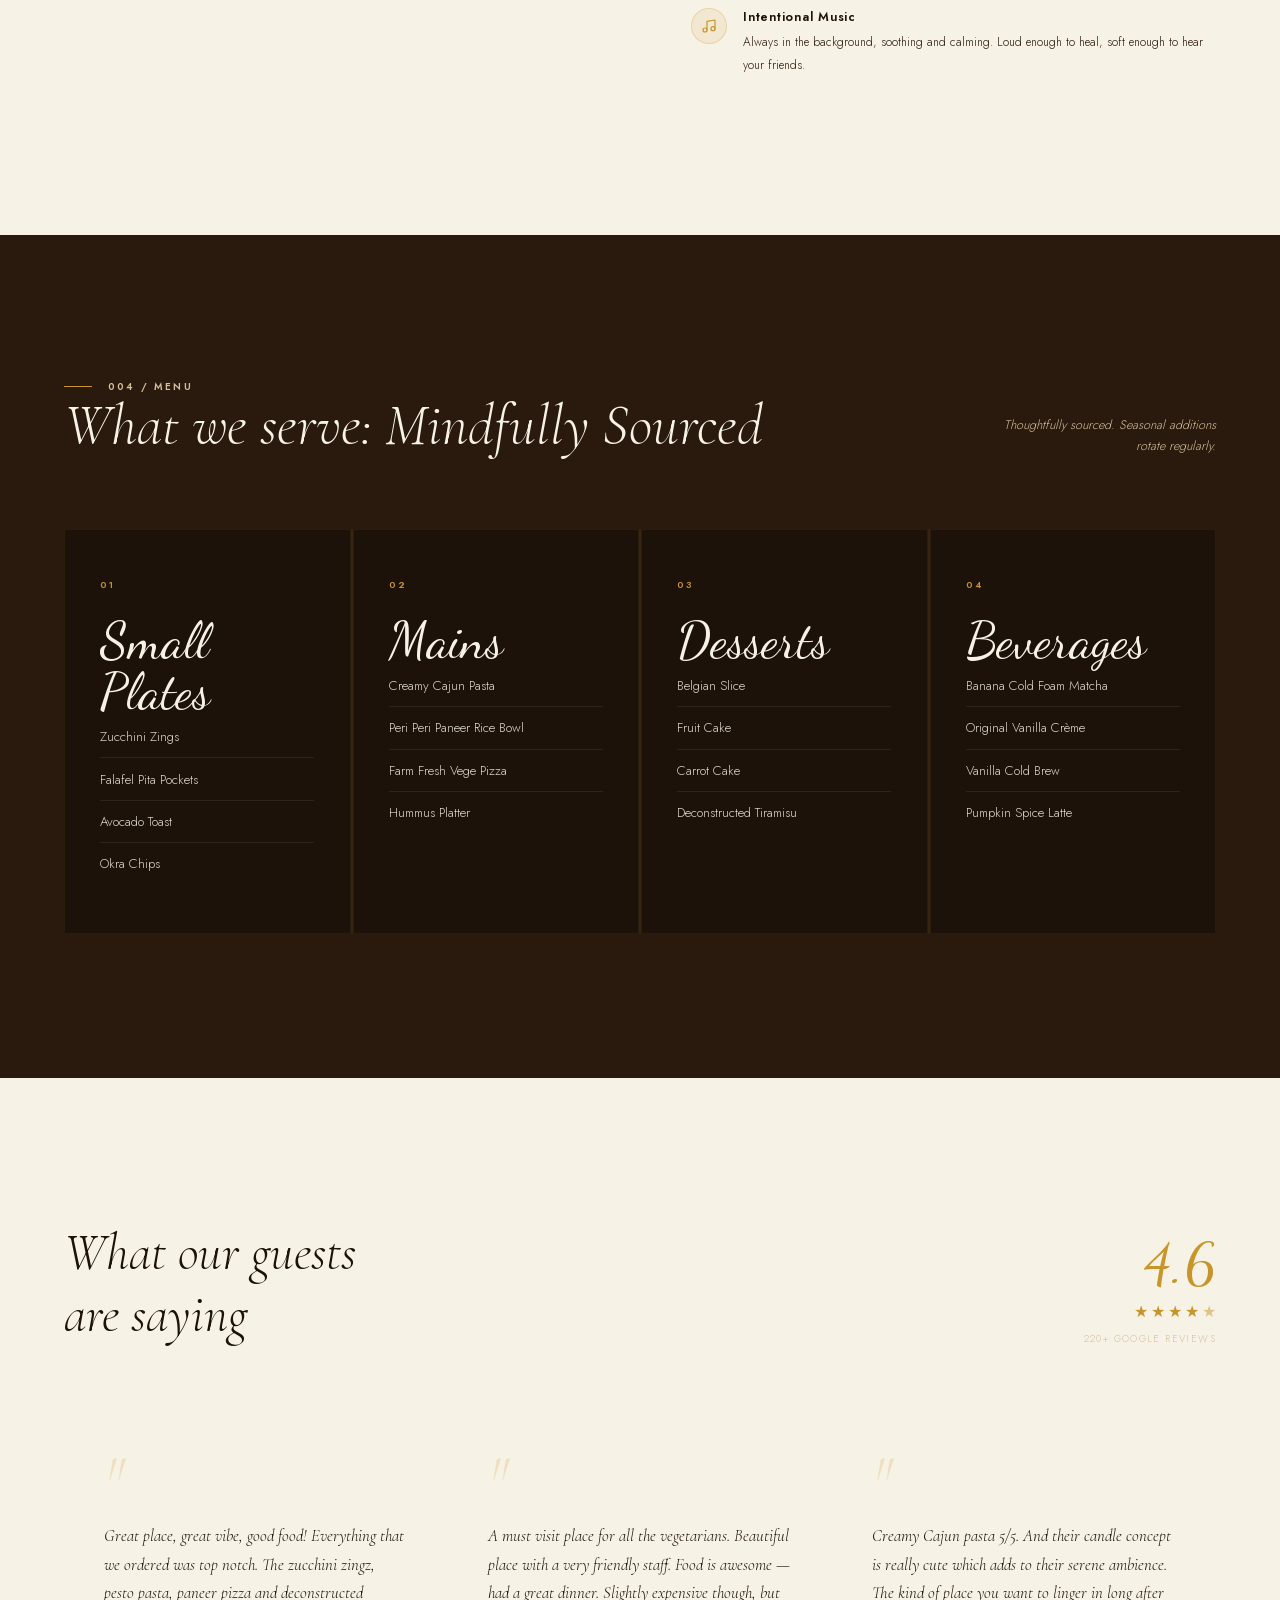
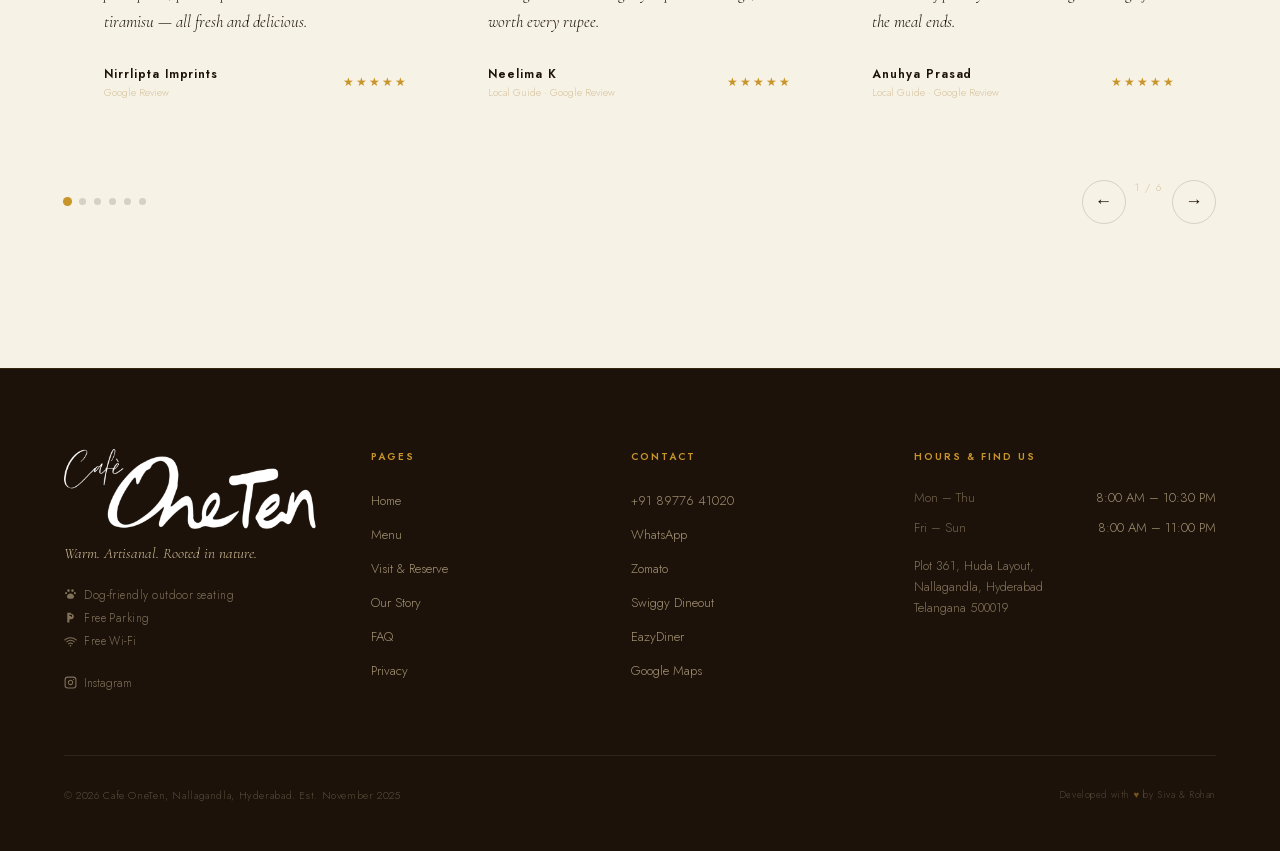
==== commit 91da1fa8: "feat(menu): refresh food/beverage menus from July 2026 PDF, add Desserts tab Rebuilds the menu viewe" ====
--- a/index.html
+++ b/index.html
@@ -371,11 +371,11 @@
   <div class="mgallery-inner">
     <div class="mgallery-header reveal">
       <h2 class="mgallery-title">Explore our<br/><em>full menu</em></h2>
-      <p class="mgallery-subtitle">10 pages across food &amp; beverages. Click a card to browse inside.</p>
+      <p class="mgallery-subtitle">21 pages across food, drinks &amp; desserts. Click a card to browse inside.</p>
     </div>
     <div class="menu-cat-cards reveal" style="transition-delay:.1s">
       <div class="menu-cat-card" data-menu="food" role="button" tabindex="0" aria-label="Browse Food Menu">
-        <img src="/img/menu-pages/food-1-1.webp"
+        <img src="/img/menu-pages/food-2.webp"
              alt="Cafe OneTen Food Menu preview"
              width="800" height="460"
              loading="lazy"
@@ -383,12 +383,12 @@
         <div class="menu-cat-card-overlay">
           <div class="menu-cat-badge">Browse inside</div>
           <div class="menu-cat-name">Food Menu</div>
-          <div class="menu-cat-count">7 pages · Mains, Starters, Desserts &amp; more</div>
+          <div class="menu-cat-count">Breakfast · Small Plates · Pizza · Pasta · Mains</div>
           <button class="menu-cat-cta" aria-label="Open food menu">View Menu &nbsp;→</button>
         </div>
       </div>
       <div class="menu-cat-card" data-menu="bev" role="button" tabindex="0" aria-label="Browse Beverage Menu">
-        <img src="/img/menu-pages/bev-1-1.webp"
+        <img src="/img/menu-pages/bev-2.webp"
              alt="Cafe OneTen Beverage Menu preview"
              width="800" height="460"
              loading="lazy"
@@ -396,8 +396,21 @@
         <div class="menu-cat-card-overlay">
           <div class="menu-cat-badge">Browse inside</div>
           <div class="menu-cat-name">Beverages</div>
-          <div class="menu-cat-count">3 pages · Coffee, Teas, Cold Drinks &amp; more</div>
+          <div class="menu-cat-count">Coffee · Cold Brew · Matcha · Shakes · Smoothies</div>
           <button class="menu-cat-cta" aria-label="Open beverage menu">View Menu &nbsp;→</button>
+        </div>
+      </div>
+      <div class="menu-cat-card" data-menu="dessert" role="button" tabindex="0" aria-label="Browse Dessert Menu">
+        <img src="/img/menu-pages/dessert-2.webp"
+             alt="Cafe OneTen Dessert Menu preview"
+             width="800" height="460"
+             loading="lazy"
+             decoding="async" />
+        <div class="menu-cat-card-overlay">
+          <div class="menu-cat-badge">Browse inside</div>
+          <div class="menu-cat-name">Desserts</div>
+          <div class="menu-cat-count">Plated fresh to order · nothing pre-made</div>
+          <button class="menu-cat-cta" aria-label="Open dessert menu">View Menu &nbsp;→</button>
         </div>
       </div>
     </div>
@@ -414,10 +427,13 @@
     </div>
     <div class="mm-tabs" role="tablist">
       <button class="mm-tab active" data-tab="food" role="tab" aria-selected="true">
-        Food Menu <span class="mm-tab-pages" id="mmTabFood">7 pages</span>
+        Food Menu <span class="mm-tab-pages" id="mmTabFood">6 pages</span>
       </button>
       <button class="mm-tab" data-tab="bev" role="tab" aria-selected="false">
-        Beverages <span class="mm-tab-pages" id="mmTabBev">3 pages</span>
+        Beverages <span class="mm-tab-pages" id="mmTabBev">4 pages</span>
+      </button>
+      <button class="mm-tab" data-tab="dessert" role="tab" aria-selected="false">
+        Desserts <span class="mm-tab-pages" id="mmTabDessert">2 pages</span>
       </button>
     </div>
     <div class="mm-viewer">
@@ -429,7 +445,7 @@
       <button class="mm-arrow" id="mmNext" aria-label="Next page">&#8594;</button>
     </div>
     <div class="mm-footer">
-      <span class="mm-counter" id="mmCounter">1 / 7</span>
+      <span class="mm-counter" id="mmCounter">1 / 6</span>
       <div class="mm-dots" id="mmDots"></div>
       <a href="https://www.zomato.com/hyderabad/oneten-nallagandla/menu"
          target="_blank" rel="noopener noreferrer"
@@ -569,7 +585,7 @@
       <div class="menu-cat-name">Beverages</div>
       <ul class="menu-items">
         <li class="menu-item"><span class="menu-item-name">Banana Cold Foam Matcha</span></li>
-        <li class="menu-item"><span class="menu-item-name">OG Creme</span></li>
+        <li class="menu-item"><span class="menu-item-name">Original Vanilla Crème</span></li>
         <li class="menu-item"><span class="menu-item-name">Vanilla Cold Brew</span></li>
         <li class="menu-item"><span class="menu-item-name">Pumpkin Spice Latte</span></li>
       </ul>
--- a/css/style.css
+++ b/css/style.css
@@ -1143,6 +1143,7 @@
 .menu-tag.pop  { background: rgba(200,149,42,0.1); color: var(--gold-deep); border: 1px solid rgba(200,149,42,0.2); }
 .menu-tag.sig  { background: rgba(200,149,42,0.15); color: var(--gold); border: 1px solid rgba(200,149,42,0.3); }
 .menu-tag.jain { background: rgba(28,18,10,0.06); color: var(--espresso-3); border: 1px solid rgba(28,18,10,0.12); }
+.menu-tag.egg  { background: rgba(200,149,42,0.08); color: var(--gold-deep); border: 1px solid rgba(200,149,42,0.22); }
 .menu-dish-price {
   font-family: var(--font-sans);
   font-size: .92rem; font-weight: 500;
@@ -1492,7 +1493,7 @@
   color: var(--sand); max-width: 220px; text-align: right;
   line-height: 1.7; font-style: italic;
 }
-.menu-cat-cards { display: grid; grid-template-columns: 1fr 1fr; gap: 12px; }
+.menu-cat-cards { display: grid; grid-template-columns: repeat(3, 1fr); gap: 12px; }
 .menu-cat-card {
   position: relative; height: 460px;
   border-radius: 4px; overflow: hidden; cursor: pointer;
@@ -1501,15 +1502,24 @@
 .menu-cat-card:hover { transform: translateY(-4px); }
 .menu-cat-card img {
   width: 100%; height: 100%; object-fit: cover; object-position: top;
-  filter: brightness(0.55) saturate(0.7);
+  /* lifted from 0.55 — the gradient now carries text contrast, so the menu
+     page itself can stay legible in the preview */
+  filter: brightness(0.78) saturate(0.75);
   transition: transform 0.7s ease, filter 0.4s;
 }
-.menu-cat-card:hover img { transform: scale(1.04); filter: brightness(0.45) saturate(0.75); }
+.menu-cat-card:hover img { transform: scale(1.04); filter: brightness(0.66) saturate(0.8); }
 .menu-cat-card-overlay {
   position: absolute; inset: 0;
   display: flex; flex-direction: column; justify-content: flex-end;
   padding: 2.5rem 2.5rem 2.8rem;
-  background: linear-gradient(to top, rgba(28,18,10,0.85) 0%, rgba(28,18,10,0.1) 55%, transparent 100%);
+  /* Menu pages are cream and busy, so the old stop at 55% left the badge and
+     category line sitting on near-white. Dark band now covers the text zone
+     (bottom ~45%) and clears fast above it so the page stays readable. */
+  background: linear-gradient(to top,
+    rgba(28,18,10,0.95) 0%,
+    rgba(28,18,10,0.78) 28%,
+    rgba(28,18,10,0.48) 55%,
+    transparent 82%);
 }
 .menu-cat-badge {
   font-family: var(--font-sans); font-size: .58rem; font-weight: 600;
@@ -1713,6 +1723,9 @@
   .footer-amenities { flex-direction: row; flex-wrap: wrap; gap: .6rem 1rem; }
   .reviews-track .review-card { flex: 0 0 calc(50% - 1px); min-width: calc(50% - 1px); }
   .quick-facts dl { grid-template-columns: 130px 1fr; }
+  /* 3 menu cards don't fit 3-up here — third one spans the row as a wide banner */
+  .menu-cat-cards { grid-template-columns: 1fr 1fr; }
+  .menu-cat-card:nth-child(3) { grid-column: 1 / -1; height: 300px; }
 }
 
 @media (max-width: 768px) {
@@ -1748,6 +1761,8 @@
   .sticky-mobile-cta { display: flex; }
   .menu-cat-cards { grid-template-columns: 1fr; }
   .menu-cat-card { height: 320px; }
+  /* undo the 1024px banner span — single column here */
+  .menu-cat-card:nth-child(3) { grid-column: auto; height: 320px; }
   .mm-viewer { padding: .8rem .5rem; gap: .5rem; }
   .mm-arrow { width: 36px; height: 36px; font-size: .9rem; }
   .reviews-track .review-card { flex: 0 0 100%; min-width: 100%; }
@@ -1773,7 +1788,11 @@
   }
   .menu-modal.open .menu-modal-panel { transform: translateY(0); }
   .mm-header { padding: 1.2rem 1.4rem 0; }
-  .mm-tabs   { padding: .9rem 1.4rem .6rem; }
+  /* Three tabs don't fit at this width with their page counts — the
+     footer counter ("1 / 6") already reports position, so drop them. */
+  .mm-tabs   { padding: .9rem 1rem .6rem; gap: 2px; }
+  .mm-tab    { padding: 8px 12px; font-size: .62rem; letter-spacing: .08em; }
+  .mm-tab-pages { display: none; }
   .mm-footer { padding: .6rem 1.4rem 1.2rem; }
   .mm-viewer { position: relative; padding: .6rem 0; gap: 0; }
   .mm-arrow { position: absolute; top: 50%; transform: translateY(-50%); z-index: 5; width: 36px; height: 36px; background: rgba(12,8,4,0.65); border-color: rgba(200,149,42,0.3); }
--- a/css/style.css
+++ b/css/style.css
@@ -1143,6 +1143,7 @@
 .menu-tag.pop  { background: rgba(200,149,42,0.1); color: var(--gold-deep); border: 1px solid rgba(200,149,42,0.2); }
 .menu-tag.sig  { background: rgba(200,149,42,0.15); color: var(--gold); border: 1px solid rgba(200,149,42,0.3); }
 .menu-tag.jain { background: rgba(28,18,10,0.06); color: var(--espresso-3); border: 1px solid rgba(28,18,10,0.12); }
+.menu-tag.egg  { background: rgba(200,149,42,0.08); color: var(--gold-deep); border: 1px solid rgba(200,149,42,0.22); }
 .menu-dish-price {
   font-family: var(--font-sans);
   font-size: .92rem; font-weight: 500;
@@ -1492,7 +1493,7 @@
   color: var(--sand); max-width: 220px; text-align: right;
   line-height: 1.7; font-style: italic;
 }
-.menu-cat-cards { display: grid; grid-template-columns: 1fr 1fr; gap: 12px; }
+.menu-cat-cards { display: grid; grid-template-columns: repeat(3, 1fr); gap: 12px; }
 .menu-cat-card {
   position: relative; height: 460px;
   border-radius: 4px; overflow: hidden; cursor: pointer;
@@ -1501,15 +1502,24 @@
 .menu-cat-card:hover { transform: translateY(-4px); }
 .menu-cat-card img {
   width: 100%; height: 100%; object-fit: cover; object-position: top;
-  filter: brightness(0.55) saturate(0.7);
+  /* lifted from 0.55 — the gradient now carries text contrast, so the menu
+     page itself can stay legible in the preview */
+  filter: brightness(0.78) saturate(0.75);
   transition: transform 0.7s ease, filter 0.4s;
 }
-.menu-cat-card:hover img { transform: scale(1.04); filter: brightness(0.45) saturate(0.75); }
+.menu-cat-card:hover img { transform: scale(1.04); filter: brightness(0.66) saturate(0.8); }
 .menu-cat-card-overlay {
   position: absolute; inset: 0;
   display: flex; flex-direction: column; justify-content: flex-end;
   padding: 2.5rem 2.5rem 2.8rem;
-  background: linear-gradient(to top, rgba(28,18,10,0.85) 0%, rgba(28,18,10,0.1) 55%, transparent 100%);
+  /* Menu pages are cream and busy, so the old stop at 55% left the badge and
+     category line sitting on near-white. Dark band now covers the text zone
+     (bottom ~45%) and clears fast above it so the page stays readable. */
+  background: linear-gradient(to top,
+    rgba(28,18,10,0.95) 0%,
+    rgba(28,18,10,0.78) 28%,
+    rgba(28,18,10,0.48) 55%,
+    transparent 82%);
 }
 .menu-cat-badge {
   font-family: var(--font-sans); font-size: .58rem; font-weight: 600;
@@ -1713,6 +1723,9 @@
   .footer-amenities { flex-direction: row; flex-wrap: wrap; gap: .6rem 1rem; }
   .reviews-track .review-card { flex: 0 0 calc(50% - 1px); min-width: calc(50% - 1px); }
   .quick-facts dl { grid-template-columns: 130px 1fr; }
+  /* 3 menu cards don't fit 3-up here — third one spans the row as a wide banner */
+  .menu-cat-cards { grid-template-columns: 1fr 1fr; }
+  .menu-cat-card:nth-child(3) { grid-column: 1 / -1; height: 300px; }
 }
 
 @media (max-width: 768px) {
@@ -1748,6 +1761,8 @@
   .sticky-mobile-cta { display: flex; }
   .menu-cat-cards { grid-template-columns: 1fr; }
   .menu-cat-card { height: 320px; }
+  /* undo the 1024px banner span — single column here */
+  .menu-cat-card:nth-child(3) { grid-column: auto; height: 320px; }
   .mm-viewer { padding: .8rem .5rem; gap: .5rem; }
   .mm-arrow { width: 36px; height: 36px; font-size: .9rem; }
   .reviews-track .review-card { flex: 0 0 100%; min-width: 100%; }
@@ -1773,7 +1788,11 @@
   }
   .menu-modal.open .menu-modal-panel { transform: translateY(0); }
   .mm-header { padding: 1.2rem 1.4rem 0; }
-  .mm-tabs   { padding: .9rem 1.4rem .6rem; }
+  /* Three tabs don't fit at this width with their page counts — the
+     footer counter ("1 / 6") already reports position, so drop them. */
+  .mm-tabs   { padding: .9rem 1rem .6rem; gap: 2px; }
+  .mm-tab    { padding: 8px 12px; font-size: .62rem; letter-spacing: .08em; }
+  .mm-tab-pages { display: none; }
   .mm-footer { padding: .6rem 1.4rem 1.2rem; }
   .mm-viewer { position: relative; padding: .6rem 0; gap: 0; }
   .mm-arrow { position: absolute; top: 50%; transform: translateY(-50%); z-index: 5; width: 36px; height: 36px; background: rgba(12,8,4,0.65); border-color: rgba(200,149,42,0.3); }
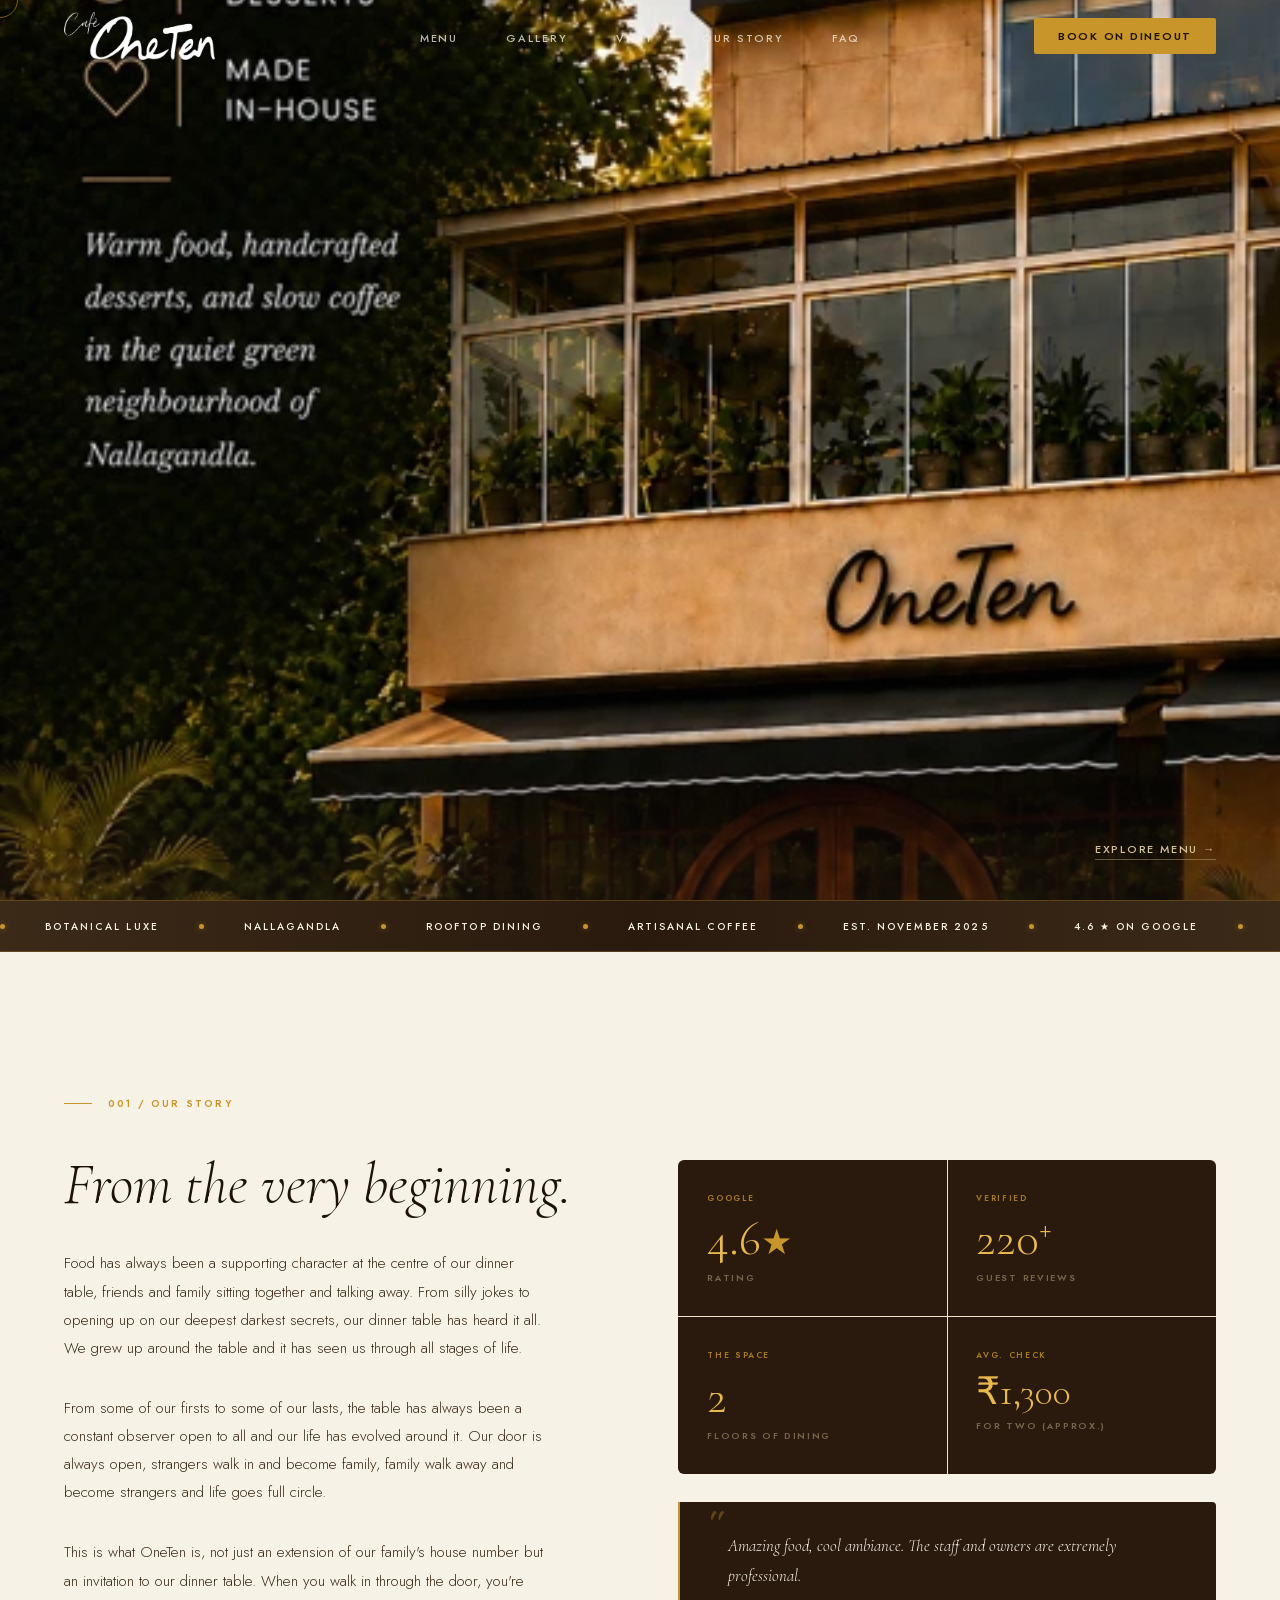
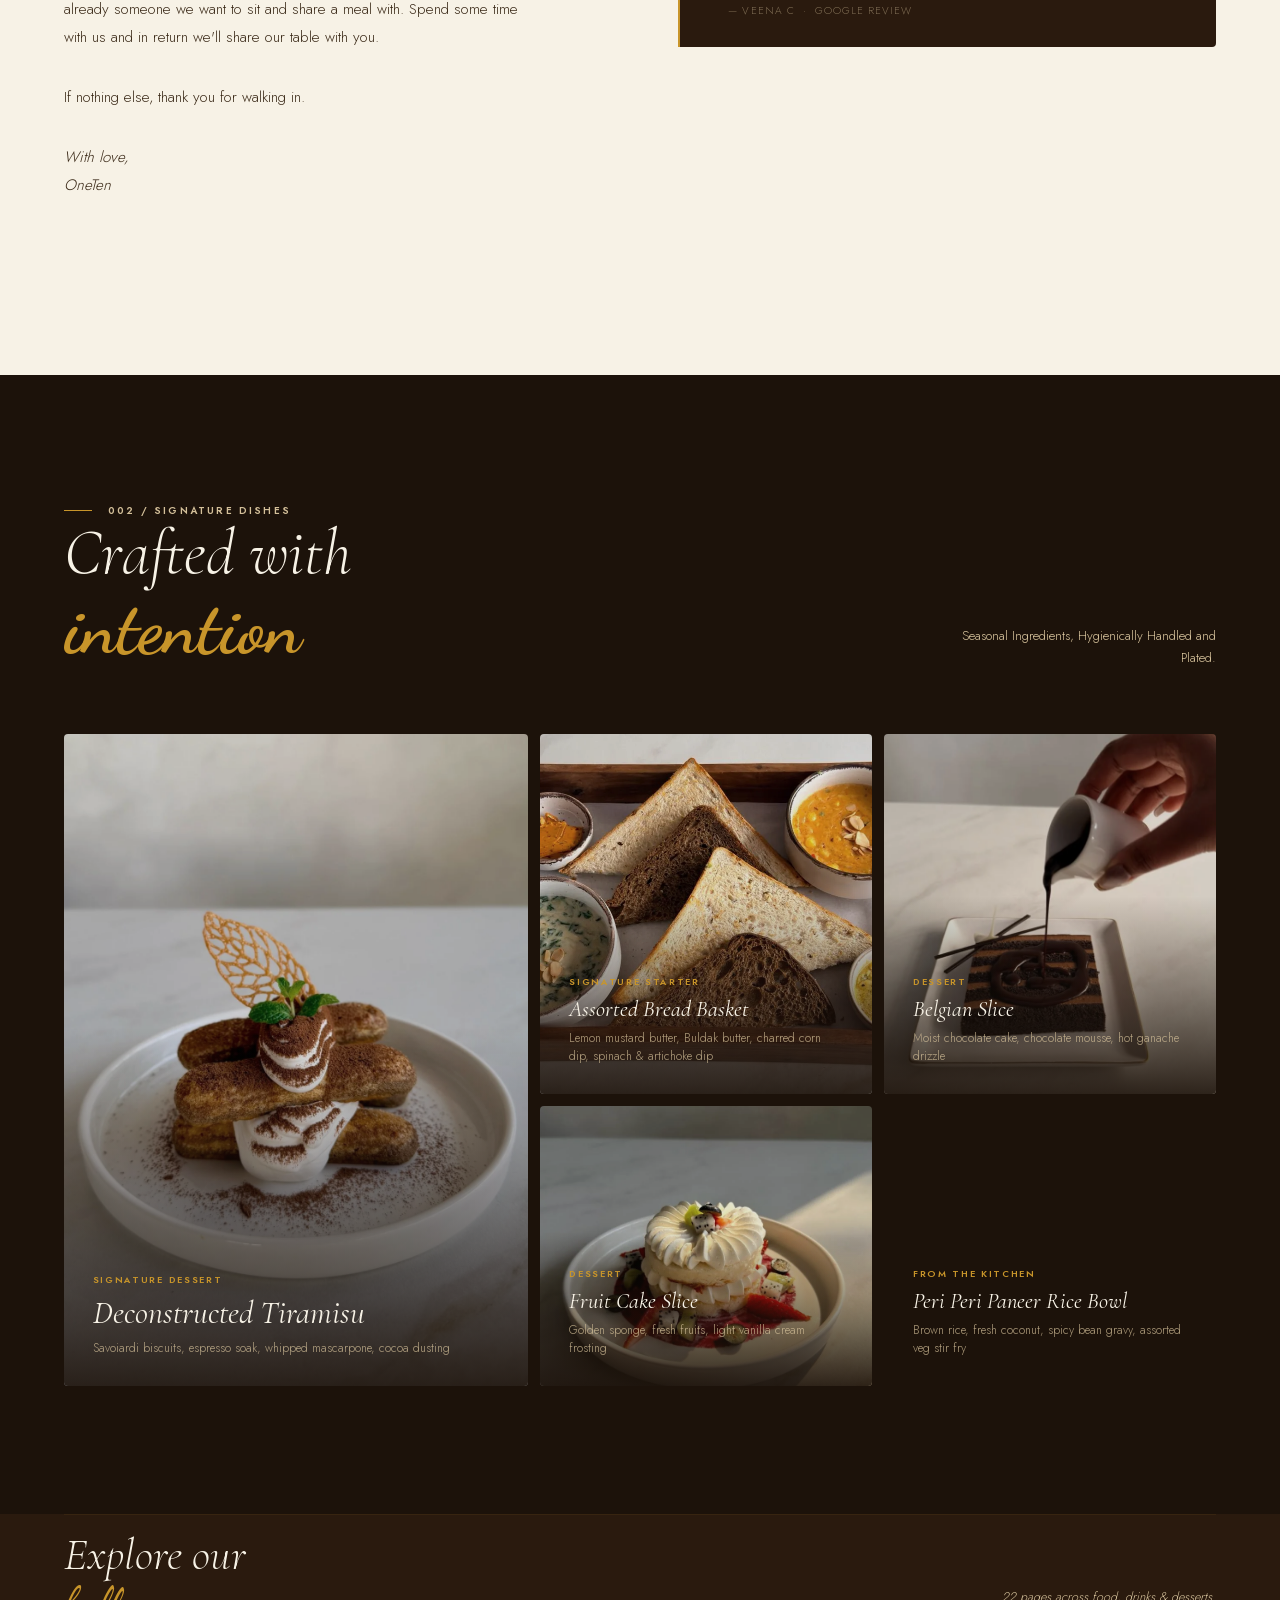
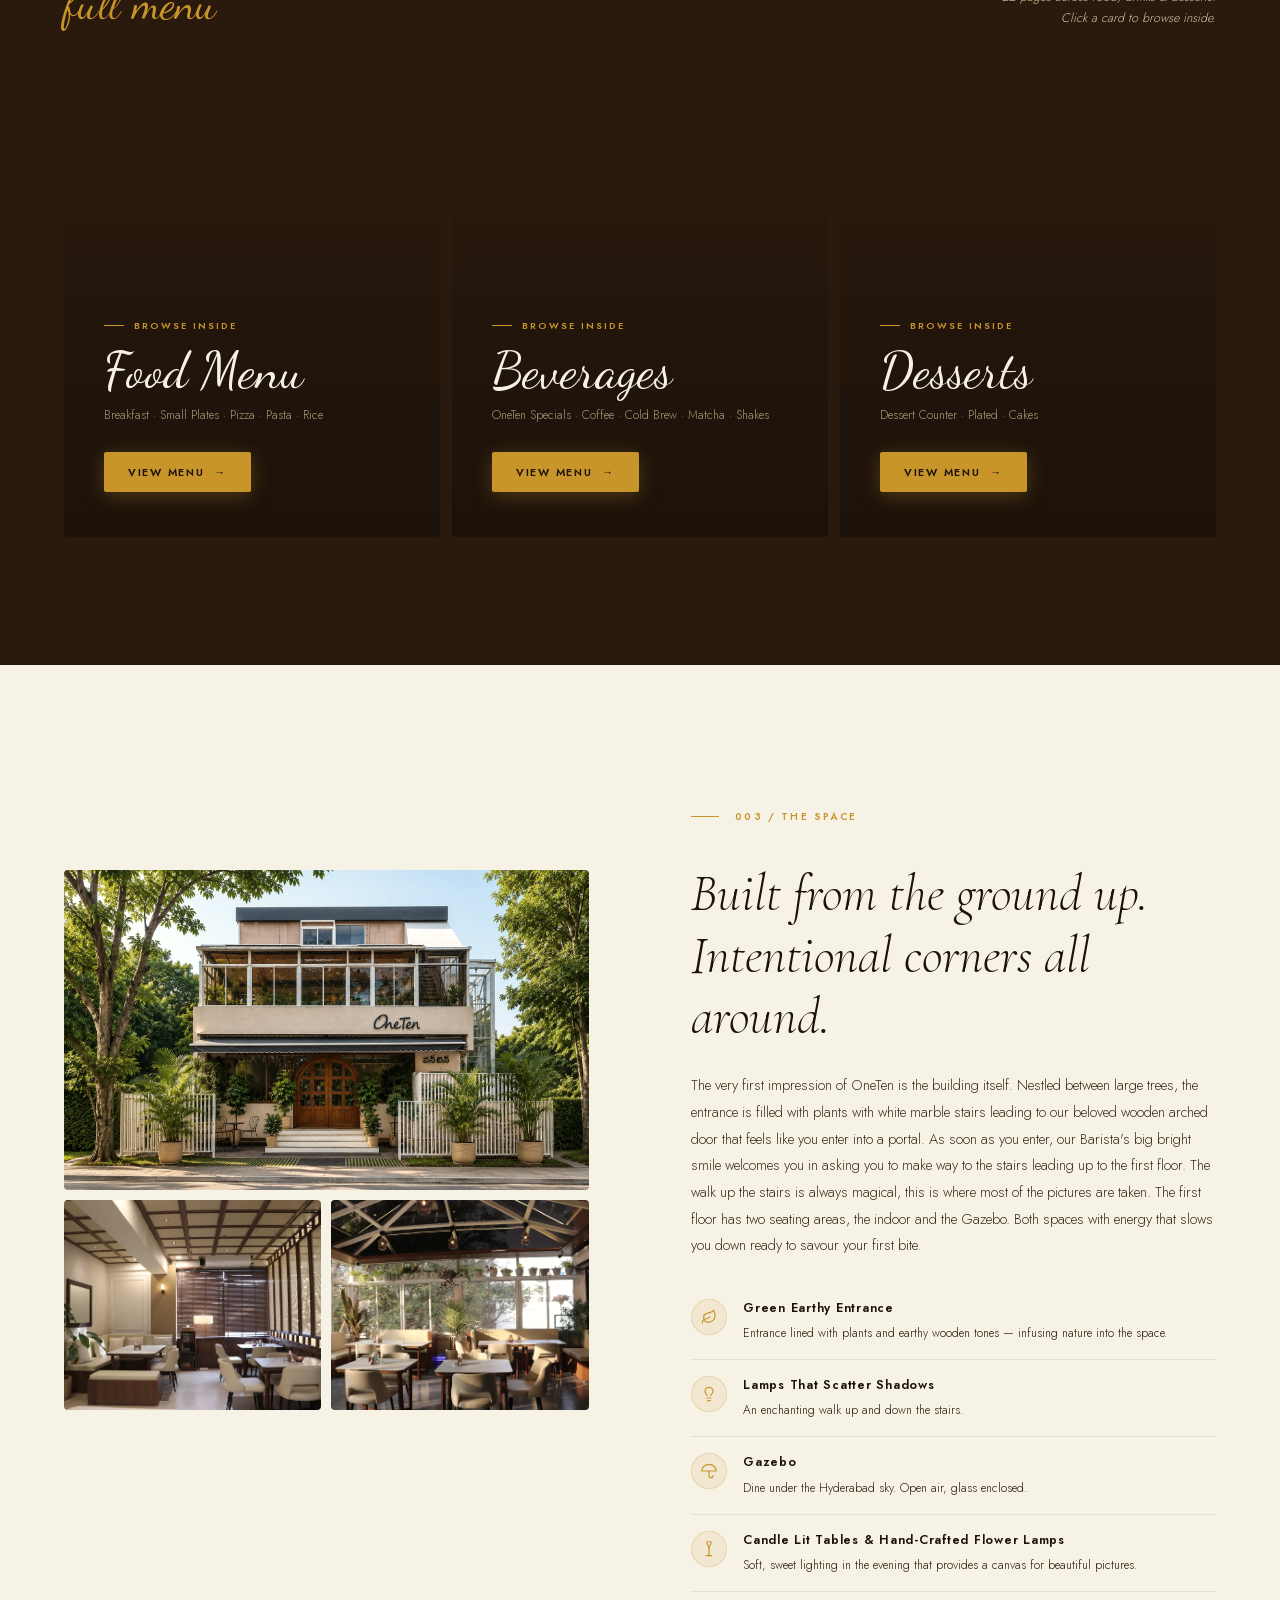
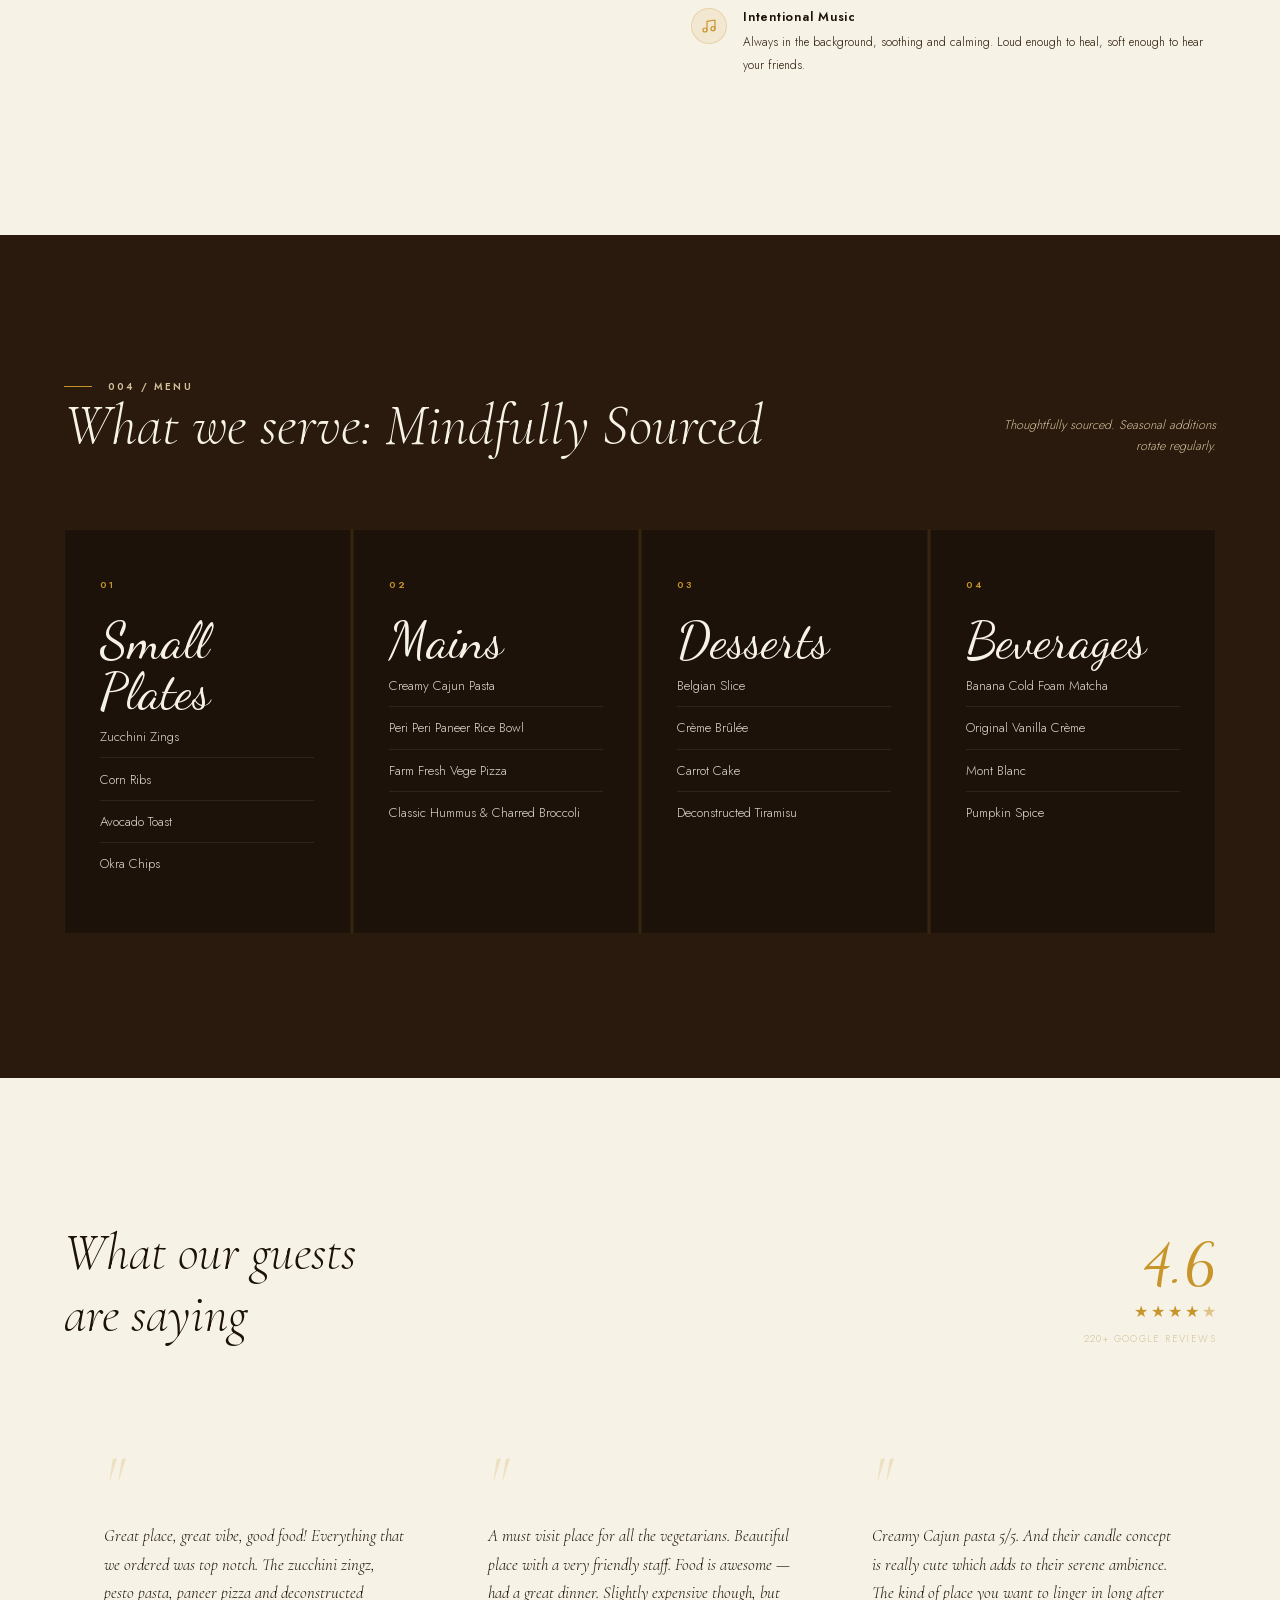
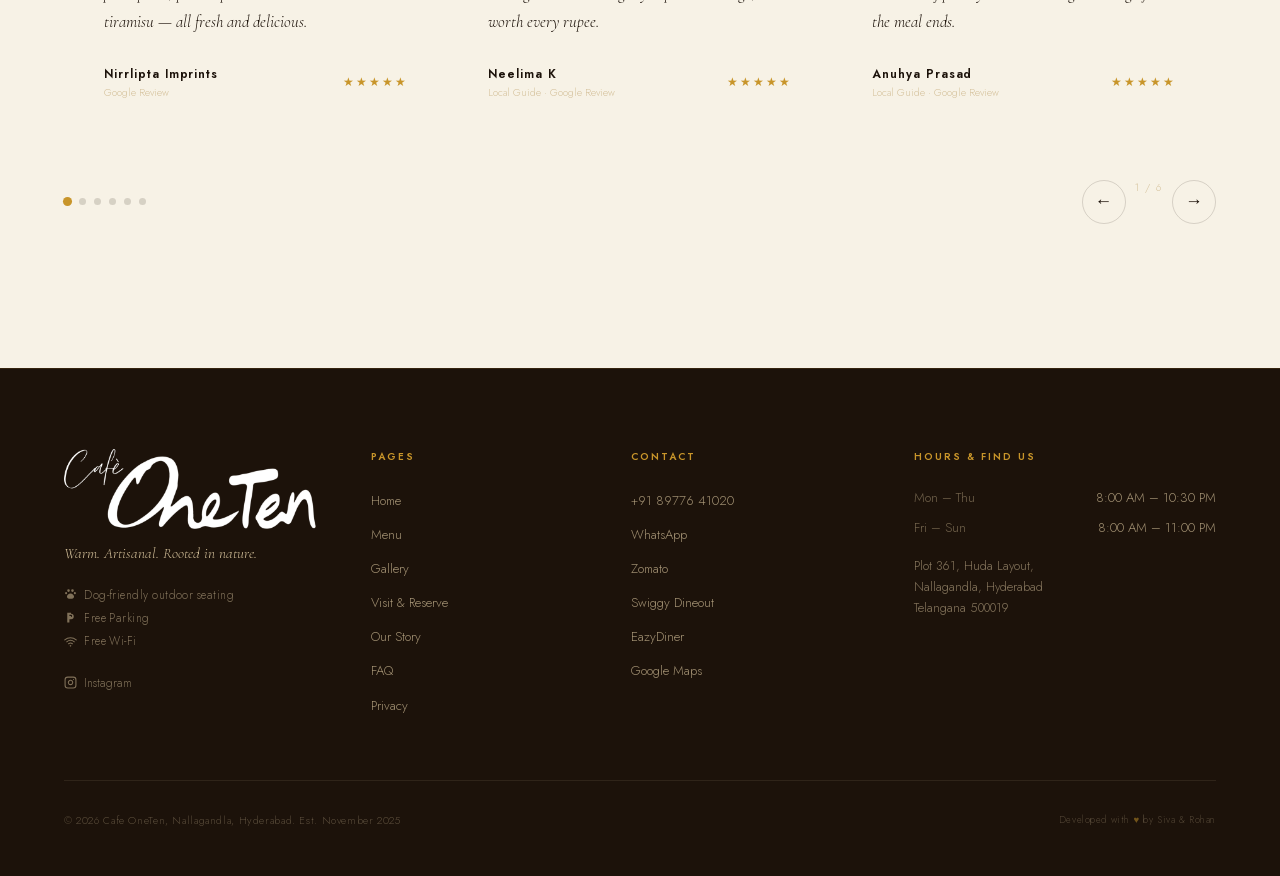
==== commit 9fbaec75: "feat: November menu, poster hero, AI price list, table QR page, gallery - Menu: 22 page images from " ====
--- a/index.html
+++ b/index.html
@@ -54,8 +54,8 @@
                      /img/heroes/hero-day-1619w.webp 1619w"
         imagesizes="100vw"
         fetchpriority="high" />
-  <link rel="preload" href="/css/style.css" as="style" onload="this.onload=null;this.rel='stylesheet'">
-  <noscript><link rel="stylesheet" href="/css/style.css"></noscript>
+  <link rel="preload" href="/css/style.css?v=2611c" as="style" onload="this.onload=null;this.rel='stylesheet'">
+  <noscript><link rel="stylesheet" href="/css/style.css?v=2611c"></noscript>
   <script type="application/ld+json">
   {
     "@context": "https://schema.org",
@@ -89,7 +89,7 @@
       "latitude": 17.4721662,
       "longitude": 78.30501
     },
-    "hasMap": "https://share.google/jf0qLAqIIlittkf8j",
+    "hasMap": "https://maps.app.goo.gl/hsdGhktTJDioT9mF8",
     "openingHoursSpecification": [
       {
         "@type": "OpeningHoursSpecification",
@@ -115,7 +115,7 @@
       "https://www.zomato.com/hyderabad/oneten-nallagandla",
       "https://www.swiggy.com/restaurants/oneten-nallagandla-beeramguda-hyderabad-1320827",
       "https://www.eazydiner.com/hyderabad/oneten-nallagandla-hyderabad-712052",
-      "https://share.google/jf0qLAqIIlittkf8j",
+      "https://maps.app.goo.gl/hsdGhktTJDioT9mF8",
       "https://www.instagram.com/cafe.oneten/"
     ],
     "amenityFeature": [
@@ -152,6 +152,7 @@
   <a href="/" class="nav-logo"><img src="/img/logo/oneten-white-logo.webp" alt="Cafe OneTen" height="40" width="40"></a>
   <ul class="nav-links">
     <li><a href="/menu/">Menu</a></li>
+    <li><a href="/gallery/">Gallery</a></li>
     <li><a href="/visit/">Visit</a></li>
     <li><a href="/story/">Our Story</a></li>
     <li><a href="/faq/">FAQ</a></li>
@@ -167,6 +168,7 @@
 <div class="nav-mobile-menu" id="navMobileMenu" aria-hidden="true">
   <div class="nmm-label">Navigate</div>
   <a href="/menu/"  class="nmm-link">Menu</a>
+  <a href="/gallery/" class="nmm-link">Gallery</a>
   <a href="/visit/" class="nmm-link">Visit</a>
   <a href="/story/" class="nmm-link">Our Story</a>
   <a href="/faq/"   class="nmm-link">FAQ</a>
@@ -371,11 +373,11 @@
   <div class="mgallery-inner">
     <div class="mgallery-header reveal">
       <h2 class="mgallery-title">Explore our<br/><em>full menu</em></h2>
-      <p class="mgallery-subtitle">21 pages across food, drinks &amp; desserts. Click a card to browse inside.</p>
+      <p class="mgallery-subtitle">22 pages across food, drinks &amp; desserts. Click a card to browse inside.</p>
     </div>
     <div class="menu-cat-cards reveal" style="transition-delay:.1s">
       <div class="menu-cat-card" data-menu="food" role="button" tabindex="0" aria-label="Browse Food Menu">
-        <img src="/img/menu-pages/food-2.webp"
+        <img src="/img/menu-pages/food-2.webp?v=2611"
              alt="Cafe OneTen Food Menu preview"
              width="800" height="460"
              loading="lazy"
@@ -383,12 +385,12 @@
         <div class="menu-cat-card-overlay">
           <div class="menu-cat-badge">Browse inside</div>
           <div class="menu-cat-name">Food Menu</div>
-          <div class="menu-cat-count">Breakfast · Small Plates · Pizza · Pasta · Mains</div>
+          <div class="menu-cat-count">Breakfast · Small Plates · Pizza · Pasta · Rice</div>
           <button class="menu-cat-cta" aria-label="Open food menu">View Menu &nbsp;→</button>
         </div>
       </div>
       <div class="menu-cat-card" data-menu="bev" role="button" tabindex="0" aria-label="Browse Beverage Menu">
-        <img src="/img/menu-pages/bev-2.webp"
+        <img src="/img/menu-pages/bev-2.webp?v=2611"
              alt="Cafe OneTen Beverage Menu preview"
              width="800" height="460"
              loading="lazy"
@@ -396,12 +398,12 @@
         <div class="menu-cat-card-overlay">
           <div class="menu-cat-badge">Browse inside</div>
           <div class="menu-cat-name">Beverages</div>
-          <div class="menu-cat-count">Coffee · Cold Brew · Matcha · Shakes · Smoothies</div>
+          <div class="menu-cat-count">OneTen Specials · Coffee · Cold Brew · Matcha · Shakes</div>
           <button class="menu-cat-cta" aria-label="Open beverage menu">View Menu &nbsp;→</button>
         </div>
       </div>
       <div class="menu-cat-card" data-menu="dessert" role="button" tabindex="0" aria-label="Browse Dessert Menu">
-        <img src="/img/menu-pages/dessert-2.webp"
+        <img src="/img/menu-pages/dessert-3.webp?v=2611"
              alt="Cafe OneTen Dessert Menu preview"
              width="800" height="460"
              loading="lazy"
@@ -409,7 +411,7 @@
         <div class="menu-cat-card-overlay">
           <div class="menu-cat-badge">Browse inside</div>
           <div class="menu-cat-name">Desserts</div>
-          <div class="menu-cat-count">Plated fresh to order · nothing pre-made</div>
+          <div class="menu-cat-count">Dessert Counter · Plated · Cakes</div>
           <button class="menu-cat-cta" aria-label="Open dessert menu">View Menu &nbsp;→</button>
         </div>
       </div>
@@ -427,13 +429,13 @@
     </div>
     <div class="mm-tabs" role="tablist">
       <button class="mm-tab active" data-tab="food" role="tab" aria-selected="true">
-        Food Menu <span class="mm-tab-pages" id="mmTabFood">6 pages</span>
+        Food Menu <span class="mm-tab-pages" id="mmTabFood">7 pages</span>
       </button>
       <button class="mm-tab" data-tab="bev" role="tab" aria-selected="false">
-        Beverages <span class="mm-tab-pages" id="mmTabBev">4 pages</span>
+        Beverages <span class="mm-tab-pages" id="mmTabBev">3 pages</span>
       </button>
       <button class="mm-tab" data-tab="dessert" role="tab" aria-selected="false">
-        Desserts <span class="mm-tab-pages" id="mmTabDessert">2 pages</span>
+        Desserts <span class="mm-tab-pages" id="mmTabDessert">4 pages</span>
       </button>
     </div>
     <div class="mm-viewer">
@@ -555,7 +557,7 @@
       <div class="menu-cat-name">Small Plates</div>
       <ul class="menu-items">
         <li class="menu-item"><span class="menu-item-name">Zucchini Zings</span></li>
-        <li class="menu-item"><span class="menu-item-name">Falafel Pita Pockets</span></li>
+        <li class="menu-item"><span class="menu-item-name">Corn Ribs</span></li>
         <li class="menu-item"><span class="menu-item-name">Avocado Toast</span></li>
         <li class="menu-item"><span class="menu-item-name">Okra Chips</span></li>
       </ul>
@@ -567,7 +569,7 @@
         <li class="menu-item"><span class="menu-item-name">Creamy Cajun Pasta</span></li>
         <li class="menu-item"><span class="menu-item-name">Peri Peri Paneer Rice Bowl</span></li>
         <li class="menu-item"><span class="menu-item-name">Farm Fresh Vege Pizza</span></li>
-        <li class="menu-item"><span class="menu-item-name">Hummus Platter</span></li>
+        <li class="menu-item"><span class="menu-item-name">Classic Hummus &amp; Charred Broccoli</span></li>
       </ul>
     </div>
     <div class="menu-cat reveal" style="transition-delay:.15s">
@@ -575,7 +577,7 @@
       <div class="menu-cat-name">Desserts</div>
       <ul class="menu-items">
         <li class="menu-item"><span class="menu-item-name">Belgian Slice</span></li>
-        <li class="menu-item"><span class="menu-item-name">Fruit Cake</span></li>
+        <li class="menu-item"><span class="menu-item-name">Cr&egrave;me Br&ucirc;l&eacute;e</span></li>
         <li class="menu-item"><span class="menu-item-name">Carrot Cake</span></li>
         <li class="menu-item"><span class="menu-item-name">Deconstructed Tiramisu</span></li>
       </ul>
@@ -586,8 +588,8 @@
       <ul class="menu-items">
         <li class="menu-item"><span class="menu-item-name">Banana Cold Foam Matcha</span></li>
         <li class="menu-item"><span class="menu-item-name">Original Vanilla Crème</span></li>
-        <li class="menu-item"><span class="menu-item-name">Vanilla Cold Brew</span></li>
-        <li class="menu-item"><span class="menu-item-name">Pumpkin Spice Latte</span></li>
+        <li class="menu-item"><span class="menu-item-name">Mont Blanc</span></li>
+        <li class="menu-item"><span class="menu-item-name">Pumpkin Spice</span></li>
       </ul>
     </div>
   </div>
@@ -707,6 +709,7 @@
       <ul class="footer-links">
         <li><a href="/">Home</a></li>
         <li><a href="/menu/">Menu</a></li>
+        <li><a href="/gallery/">Gallery</a></li>
         <li><a href="/visit/">Visit &amp; Reserve</a></li>
         <li><a href="/story/">Our Story</a></li>
         <li><a href="/faq/">FAQ</a></li>
@@ -721,7 +724,7 @@
         <li><a href="https://www.zomato.com/hyderabad/oneten-nallagandla" target="_blank" rel="noopener noreferrer">Zomato</a></li>
         <li><a href="https://www.swiggy.com/restaurants/oneten-nallagandla-beeramguda-hyderabad-1320827/dineout" target="_blank" rel="noopener noreferrer">Swiggy Dineout</a></li>
         <li><a href="https://www.eazydiner.com/hyderabad/oneten-nallagandla-hyderabad-712052" target="_blank" rel="noopener noreferrer">EazyDiner</a></li>
-        <li><a href="https://share.google/jf0qLAqIIlittkf8j" target="_blank" rel="noopener noreferrer">Google Maps</a></li>
+        <li><a href="https://maps.app.goo.gl/hsdGhktTJDioT9mF8" target="_blank" rel="noopener noreferrer">Google Maps</a></li>
       </ul>
     </div>
     <div>
@@ -778,6 +781,6 @@
   </a>
 </div>
 
-<script src="/js/main.js" defer></script>
+<script src="/js/main.js?v=2611" defer></script>
 </body>
 </html>
--- a/css/style.css
+++ b/css/style.css
@@ -347,6 +347,35 @@
     linear-gradient(to top, rgba(28,18,10,0.85) 0%, rgba(28,18,10,0.2) 40%, transparent 70%);
   pointer-events: none;
 }
+/* Poster hero (menu): whole image, never cropped. Nav-height top band keeps the fixed nav off the artwork. */
+.page-hero--poster {
+  height: auto; min-height: 0; overflow: visible;
+  display: block;
+  padding-top: 72px;
+  background: var(--espresso);
+}
+.page-hero--poster picture {
+  position: static; display: block;
+  width: 100%; height: auto;
+}
+.page-hero--poster picture img {
+  display: block;
+  width: 100%; height: auto;
+  aspect-ratio: 1672 / 941;
+  object-fit: contain;
+}
+.page-hero--poster .page-hero-cta-wrap {
+  display: flex; justify-content: center;
+  padding: 1.75rem 5vw 2.25rem;
+  background: var(--espresso);
+}
+.page-hero--poster .page-hero-cta {
+  position: static;
+  text-align: center;
+}
+@media (max-width: 768px) {
+  .page-hero--poster picture img { aspect-ratio: 851 / 1847; }
+}
 .page-hero-content {
   position: relative; z-index: 2;
   width: 100%;
@@ -1114,6 +1143,11 @@
   content: ''; flex: 1; height: 1px;
   background: linear-gradient(to right, rgba(28,18,10,0.12), transparent);
 }
+.menu-category-sub {
+  font-family: var(--font-sans); font-size: .65rem; font-weight: 400;
+  color: var(--gold); letter-spacing: .1em; text-transform: uppercase;
+  margin-left: .6rem;
+}
 .menu-dish-row {
   display: flex; justify-content: space-between; align-items: baseline;
   padding: 1rem 0;
@@ -1144,6 +1178,8 @@
 .menu-tag.sig  { background: rgba(200,149,42,0.15); color: var(--gold); border: 1px solid rgba(200,149,42,0.3); }
 .menu-tag.jain { background: rgba(28,18,10,0.06); color: var(--espresso-3); border: 1px solid rgba(28,18,10,0.12); }
 .menu-tag.egg  { background: rgba(200,149,42,0.08); color: var(--gold-deep); border: 1px solid rgba(200,149,42,0.22); }
+.menu-tag.nuts { background: rgba(154,110,24,0.16); color: var(--espresso-3); border: 1px solid rgba(154,110,24,0.45); }
+.menu-tag.bestseller { background: rgba(200,149,42,0.28); color: var(--espresso); border: 1px solid var(--gold); font-weight: 500; }
 .menu-dish-price {
   font-family: var(--font-sans);
   font-size: .92rem; font-weight: 500;
@@ -1813,3 +1849,120 @@
   body { cursor: auto !important; }
   .cursor, .cursor-ring { display: none !important; }
 }
+
+/* ── GALLERY PAGE (/gallery/) ── */
+.gallery-hero {
+  background: var(--espresso);
+  padding: calc(72px + 4rem) 5vw 3rem;
+  text-align: center;
+}
+.gallery-eyebrow {
+  font-family: var(--font-sans); font-size: .68rem; font-weight: 500;
+  letter-spacing: .22em; text-transform: uppercase;
+  color: var(--gold); margin-bottom: .8rem;
+}
+.gallery-hero h1 {
+  font-family: var(--font-serif); font-weight: 300; font-style: italic;
+  font-size: clamp(2.6rem, 6vw, 4.4rem); line-height: 1.05;
+  color: var(--cream); margin-bottom: 1rem;
+}
+.gallery-sub {
+  font-family: var(--font-sans); font-size: .95rem; font-weight: 300;
+  color: var(--sand); max-width: 34rem; margin: 0 auto;
+}
+.gallery-section {
+  background: var(--cream);
+  padding: 2.5rem 5vw 4rem;
+}
+.gallery-filters {
+  display: flex; flex-wrap: wrap; justify-content: center; gap: .6rem;
+  margin-bottom: 2rem;
+}
+.gallery-filters[hidden] { display: none; }
+.gallery-filter {
+  font-family: var(--font-sans); font-size: .68rem; font-weight: 500;
+  letter-spacing: .16em; text-transform: uppercase;
+  min-height: 44px; padding: 0 1.3rem;
+  color: var(--espresso-3); background: transparent;
+  border: 1px solid rgba(154,110,24,0.45); border-radius: 999px;
+  cursor: pointer; transition: background .2s, color .2s, border-color .2s;
+}
+.gallery-filter:hover { border-color: var(--gold); color: var(--gold-deep); }
+.gallery-filter[aria-pressed="true"] {
+  background: var(--espresso); color: var(--cream); border-color: var(--espresso);
+}
+.gallery-filter:focus-visible,
+.gallery-link:focus-visible,
+.gallery-lb-close:focus-visible,
+.gallery-lb-nav:focus-visible { outline: 2px solid var(--gold); outline-offset: 3px; }
+.gallery-grid {
+  max-width: 1200px; margin: 0 auto;
+  columns: 16rem; column-gap: 1.2rem;
+}
+.gallery-item {
+  break-inside: avoid;
+  margin: 0 0 1.2rem;
+}
+.gallery-item[hidden] { display: none; }
+.gallery-link {
+  display: block; overflow: hidden; border-radius: 4px;
+  background: var(--cream-warm);
+}
+.gallery-link img {
+  display: block; width: 100%; height: auto;
+  transition: transform .5s ease;
+}
+.gallery-link:hover img { transform: scale(1.03); }
+.gallery-item figcaption {
+  font-family: var(--font-serif); font-size: 1.05rem; font-style: italic;
+  color: var(--espresso-3); padding: .55rem .15rem 0;
+}
+.gallery-note {
+  text-align: center; margin-top: 2rem;
+  font-family: var(--font-sans); font-size: .8rem;
+  color: rgba(44,40,37,0.6);
+}
+.gallery-lightbox {
+  width: 100vw; max-width: 100vw; height: 100dvh; max-height: 100dvh;
+  margin: 0; padding: 0; border: 0;
+  background: #0C0804; color: var(--cream);
+  overflow: hidden;
+}
+.gallery-lightbox[open] { display: flex; align-items: center; justify-content: center; }
+.gallery-lightbox::backdrop { background: rgba(12,8,4,0.8); }
+.gallery-lb-fig {
+  margin: 0; display: flex; flex-direction: column; align-items: center;
+  max-width: min(92vw, 1100px); touch-action: pan-y;
+}
+.gallery-lb-img {
+  display: block; max-width: 100%; max-height: calc(100dvh - 8rem);
+  width: auto; height: auto; object-fit: contain; border-radius: 3px;
+}
+.gallery-lb-cap {
+  font-family: var(--font-serif); font-style: italic; font-size: 1.15rem;
+  color: var(--sand); margin-top: .9rem; text-align: center;
+}
+.gallery-lb-close, .gallery-lb-nav {
+  position: absolute; width: 48px; height: 48px;
+  display: grid; place-items: center;
+  font-size: 2rem; line-height: 1; color: var(--cream);
+  background: rgba(28,18,10,0.7); border: 1px solid rgba(200,149,42,0.35);
+  border-radius: 50%; cursor: pointer; transition: background .2s, color .2s;
+}
+.gallery-lb-close:hover, .gallery-lb-nav:hover { background: var(--gold); color: var(--espresso); }
+.gallery-lb-close { top: 1rem; right: 1rem; }
+.gallery-lb-nav { top: 50%; transform: translateY(-50%); }
+.gallery-lb-prev { left: 1rem; }
+.gallery-lb-next { right: 1rem; }
+@media (max-width: 600px) {
+  .gallery-grid { column-gap: .8rem; }
+  .gallery-item { margin-bottom: .8rem; }
+  .gallery-lb-nav { top: auto; bottom: 1rem; transform: none; }
+  .gallery-lb-prev { left: calc(50% - 4rem); }
+  .gallery-lb-next { right: calc(50% - 4rem); left: auto; }
+  .gallery-lb-img { max-height: calc(100dvh - 11rem); }
+}
+@media (prefers-reduced-motion: reduce) {
+  .gallery-link img { transition: none; }
+  .gallery-link:hover img { transform: none; }
+}
--- a/css/style.css
+++ b/css/style.css
@@ -347,6 +347,35 @@
     linear-gradient(to top, rgba(28,18,10,0.85) 0%, rgba(28,18,10,0.2) 40%, transparent 70%);
   pointer-events: none;
 }
+/* Poster hero (menu): whole image, never cropped. Nav-height top band keeps the fixed nav off the artwork. */
+.page-hero--poster {
+  height: auto; min-height: 0; overflow: visible;
+  display: block;
+  padding-top: 72px;
+  background: var(--espresso);
+}
+.page-hero--poster picture {
+  position: static; display: block;
+  width: 100%; height: auto;
+}
+.page-hero--poster picture img {
+  display: block;
+  width: 100%; height: auto;
+  aspect-ratio: 1672 / 941;
+  object-fit: contain;
+}
+.page-hero--poster .page-hero-cta-wrap {
+  display: flex; justify-content: center;
+  padding: 1.75rem 5vw 2.25rem;
+  background: var(--espresso);
+}
+.page-hero--poster .page-hero-cta {
+  position: static;
+  text-align: center;
+}
+@media (max-width: 768px) {
+  .page-hero--poster picture img { aspect-ratio: 851 / 1847; }
+}
 .page-hero-content {
   position: relative; z-index: 2;
   width: 100%;
@@ -1114,6 +1143,11 @@
   content: ''; flex: 1; height: 1px;
   background: linear-gradient(to right, rgba(28,18,10,0.12), transparent);
 }
+.menu-category-sub {
+  font-family: var(--font-sans); font-size: .65rem; font-weight: 400;
+  color: var(--gold); letter-spacing: .1em; text-transform: uppercase;
+  margin-left: .6rem;
+}
 .menu-dish-row {
   display: flex; justify-content: space-between; align-items: baseline;
   padding: 1rem 0;
@@ -1144,6 +1178,8 @@
 .menu-tag.sig  { background: rgba(200,149,42,0.15); color: var(--gold); border: 1px solid rgba(200,149,42,0.3); }
 .menu-tag.jain { background: rgba(28,18,10,0.06); color: var(--espresso-3); border: 1px solid rgba(28,18,10,0.12); }
 .menu-tag.egg  { background: rgba(200,149,42,0.08); color: var(--gold-deep); border: 1px solid rgba(200,149,42,0.22); }
+.menu-tag.nuts { background: rgba(154,110,24,0.16); color: var(--espresso-3); border: 1px solid rgba(154,110,24,0.45); }
+.menu-tag.bestseller { background: rgba(200,149,42,0.28); color: var(--espresso); border: 1px solid var(--gold); font-weight: 500; }
 .menu-dish-price {
   font-family: var(--font-sans);
   font-size: .92rem; font-weight: 500;
@@ -1813,3 +1849,120 @@
   body { cursor: auto !important; }
   .cursor, .cursor-ring { display: none !important; }
 }
+
+/* ── GALLERY PAGE (/gallery/) ── */
+.gallery-hero {
+  background: var(--espresso);
+  padding: calc(72px + 4rem) 5vw 3rem;
+  text-align: center;
+}
+.gallery-eyebrow {
+  font-family: var(--font-sans); font-size: .68rem; font-weight: 500;
+  letter-spacing: .22em; text-transform: uppercase;
+  color: var(--gold); margin-bottom: .8rem;
+}
+.gallery-hero h1 {
+  font-family: var(--font-serif); font-weight: 300; font-style: italic;
+  font-size: clamp(2.6rem, 6vw, 4.4rem); line-height: 1.05;
+  color: var(--cream); margin-bottom: 1rem;
+}
+.gallery-sub {
+  font-family: var(--font-sans); font-size: .95rem; font-weight: 300;
+  color: var(--sand); max-width: 34rem; margin: 0 auto;
+}
+.gallery-section {
+  background: var(--cream);
+  padding: 2.5rem 5vw 4rem;
+}
+.gallery-filters {
+  display: flex; flex-wrap: wrap; justify-content: center; gap: .6rem;
+  margin-bottom: 2rem;
+}
+.gallery-filters[hidden] { display: none; }
+.gallery-filter {
+  font-family: var(--font-sans); font-size: .68rem; font-weight: 500;
+  letter-spacing: .16em; text-transform: uppercase;
+  min-height: 44px; padding: 0 1.3rem;
+  color: var(--espresso-3); background: transparent;
+  border: 1px solid rgba(154,110,24,0.45); border-radius: 999px;
+  cursor: pointer; transition: background .2s, color .2s, border-color .2s;
+}
+.gallery-filter:hover { border-color: var(--gold); color: var(--gold-deep); }
+.gallery-filter[aria-pressed="true"] {
+  background: var(--espresso); color: var(--cream); border-color: var(--espresso);
+}
+.gallery-filter:focus-visible,
+.gallery-link:focus-visible,
+.gallery-lb-close:focus-visible,
+.gallery-lb-nav:focus-visible { outline: 2px solid var(--gold); outline-offset: 3px; }
+.gallery-grid {
+  max-width: 1200px; margin: 0 auto;
+  columns: 16rem; column-gap: 1.2rem;
+}
+.gallery-item {
+  break-inside: avoid;
+  margin: 0 0 1.2rem;
+}
+.gallery-item[hidden] { display: none; }
+.gallery-link {
+  display: block; overflow: hidden; border-radius: 4px;
+  background: var(--cream-warm);
+}
+.gallery-link img {
+  display: block; width: 100%; height: auto;
+  transition: transform .5s ease;
+}
+.gallery-link:hover img { transform: scale(1.03); }
+.gallery-item figcaption {
+  font-family: var(--font-serif); font-size: 1.05rem; font-style: italic;
+  color: var(--espresso-3); padding: .55rem .15rem 0;
+}
+.gallery-note {
+  text-align: center; margin-top: 2rem;
+  font-family: var(--font-sans); font-size: .8rem;
+  color: rgba(44,40,37,0.6);
+}
+.gallery-lightbox {
+  width: 100vw; max-width: 100vw; height: 100dvh; max-height: 100dvh;
+  margin: 0; padding: 0; border: 0;
+  background: #0C0804; color: var(--cream);
+  overflow: hidden;
+}
+.gallery-lightbox[open] { display: flex; align-items: center; justify-content: center; }
+.gallery-lightbox::backdrop { background: rgba(12,8,4,0.8); }
+.gallery-lb-fig {
+  margin: 0; display: flex; flex-direction: column; align-items: center;
+  max-width: min(92vw, 1100px); touch-action: pan-y;
+}
+.gallery-lb-img {
+  display: block; max-width: 100%; max-height: calc(100dvh - 8rem);
+  width: auto; height: auto; object-fit: contain; border-radius: 3px;
+}
+.gallery-lb-cap {
+  font-family: var(--font-serif); font-style: italic; font-size: 1.15rem;
+  color: var(--sand); margin-top: .9rem; text-align: center;
+}
+.gallery-lb-close, .gallery-lb-nav {
+  position: absolute; width: 48px; height: 48px;
+  display: grid; place-items: center;
+  font-size: 2rem; line-height: 1; color: var(--cream);
+  background: rgba(28,18,10,0.7); border: 1px solid rgba(200,149,42,0.35);
+  border-radius: 50%; cursor: pointer; transition: background .2s, color .2s;
+}
+.gallery-lb-close:hover, .gallery-lb-nav:hover { background: var(--gold); color: var(--espresso); }
+.gallery-lb-close { top: 1rem; right: 1rem; }
+.gallery-lb-nav { top: 50%; transform: translateY(-50%); }
+.gallery-lb-prev { left: 1rem; }
+.gallery-lb-next { right: 1rem; }
+@media (max-width: 600px) {
+  .gallery-grid { column-gap: .8rem; }
+  .gallery-item { margin-bottom: .8rem; }
+  .gallery-lb-nav { top: auto; bottom: 1rem; transform: none; }
+  .gallery-lb-prev { left: calc(50% - 4rem); }
+  .gallery-lb-next { right: calc(50% - 4rem); left: auto; }
+  .gallery-lb-img { max-height: calc(100dvh - 11rem); }
+}
+@media (prefers-reduced-motion: reduce) {
+  .gallery-link img { transition: none; }
+  .gallery-link:hover img { transform: none; }
+}
